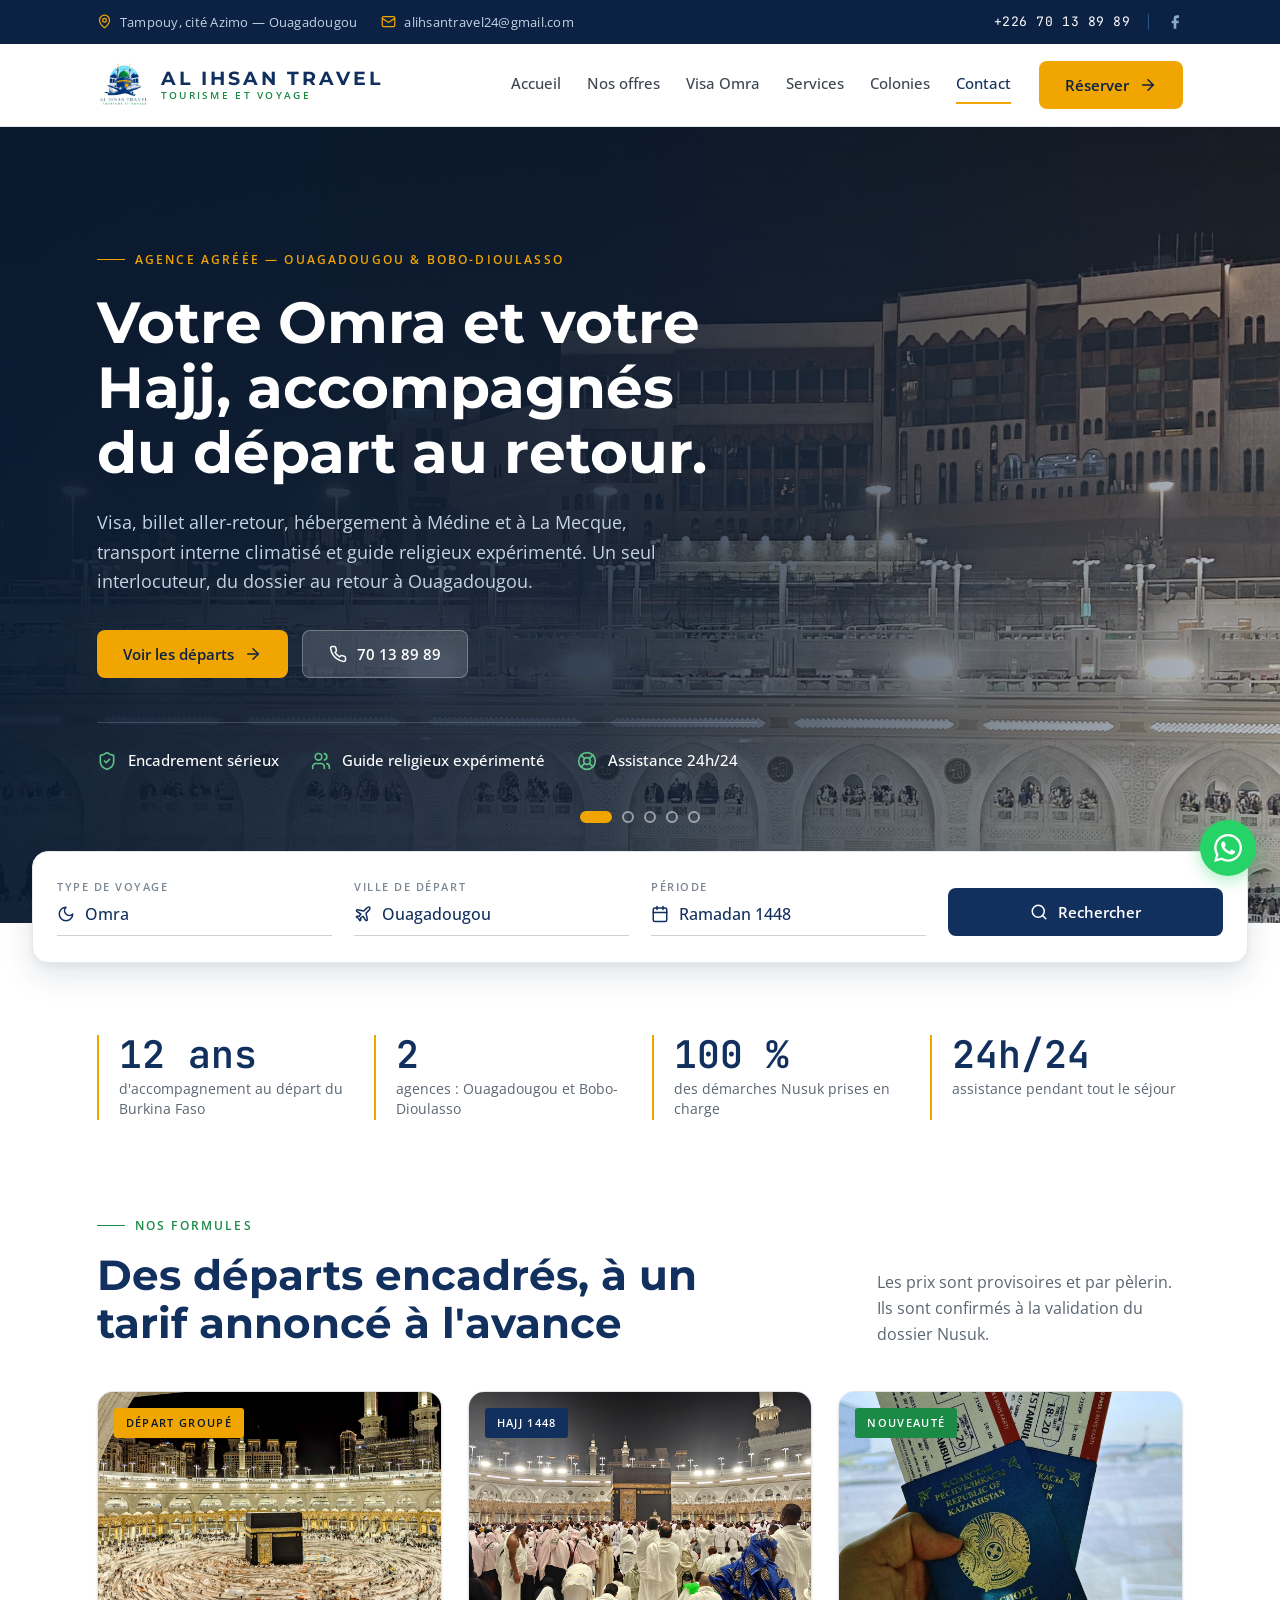
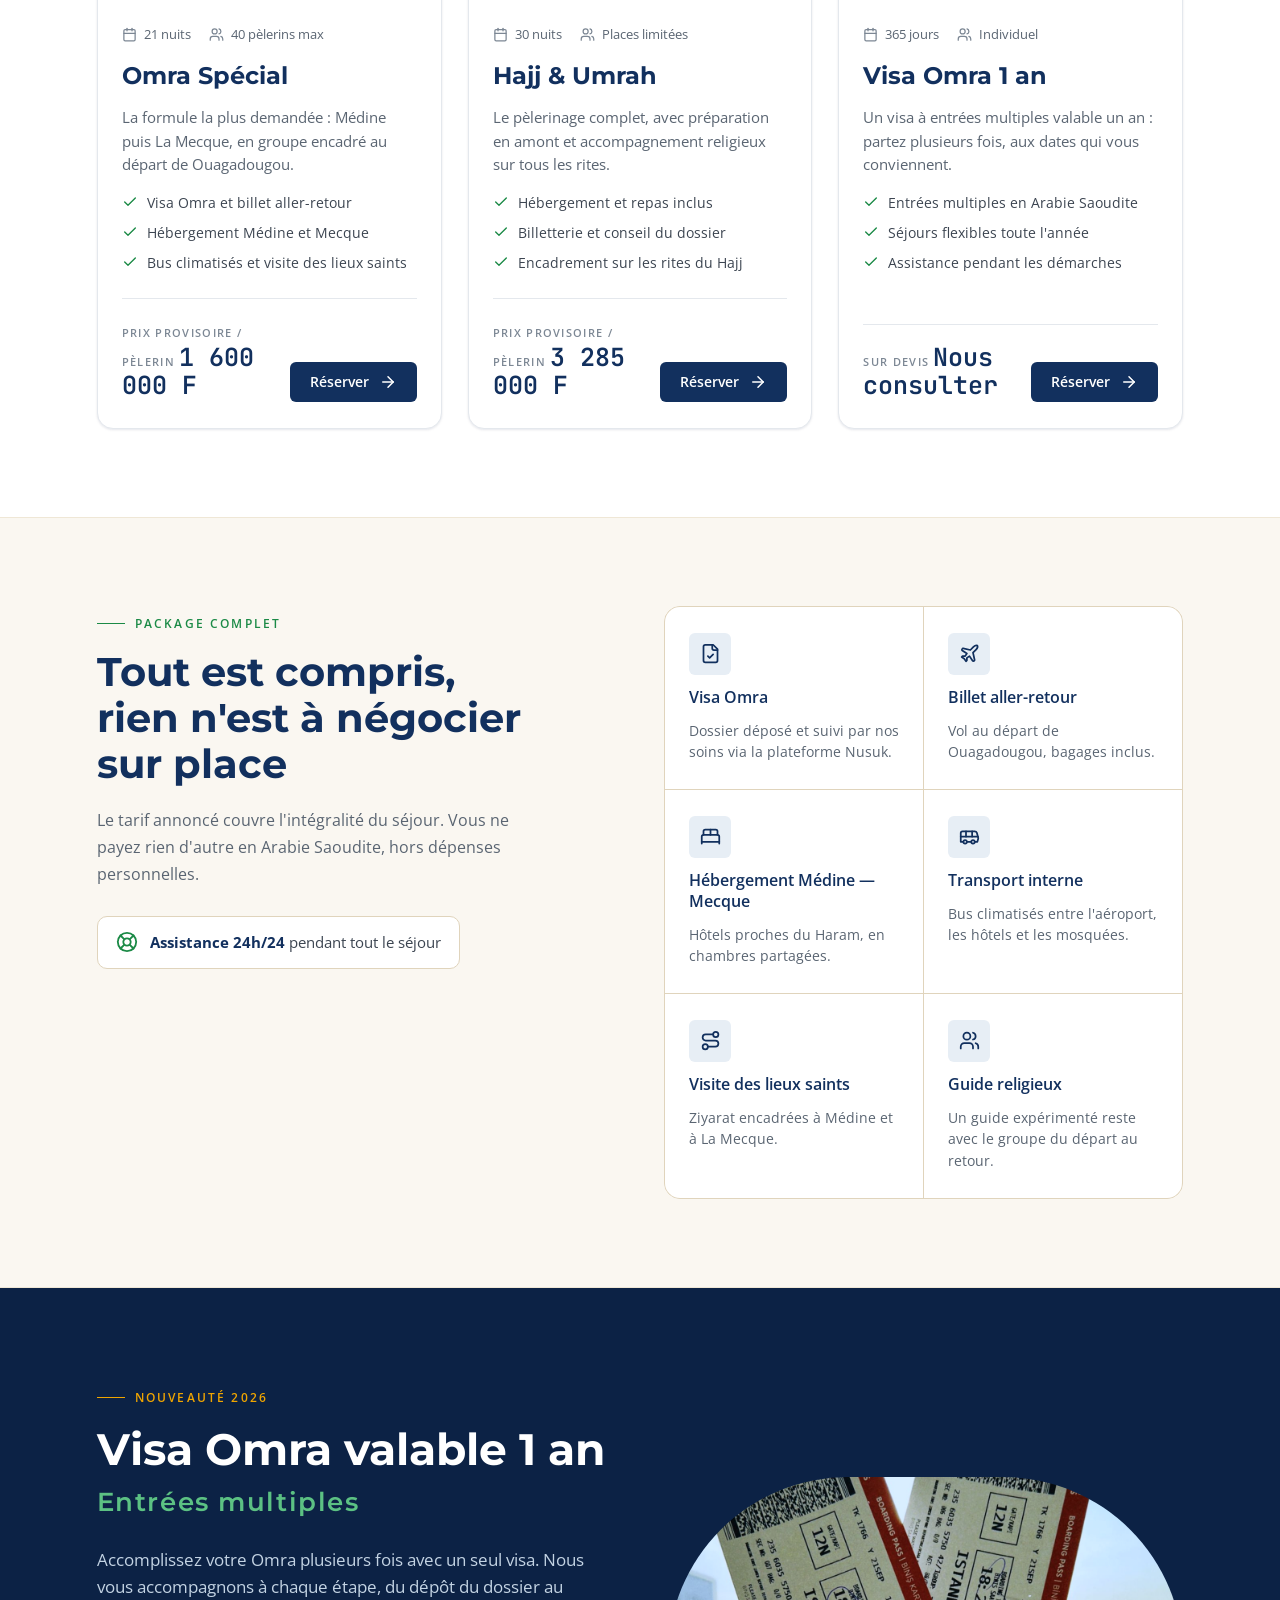
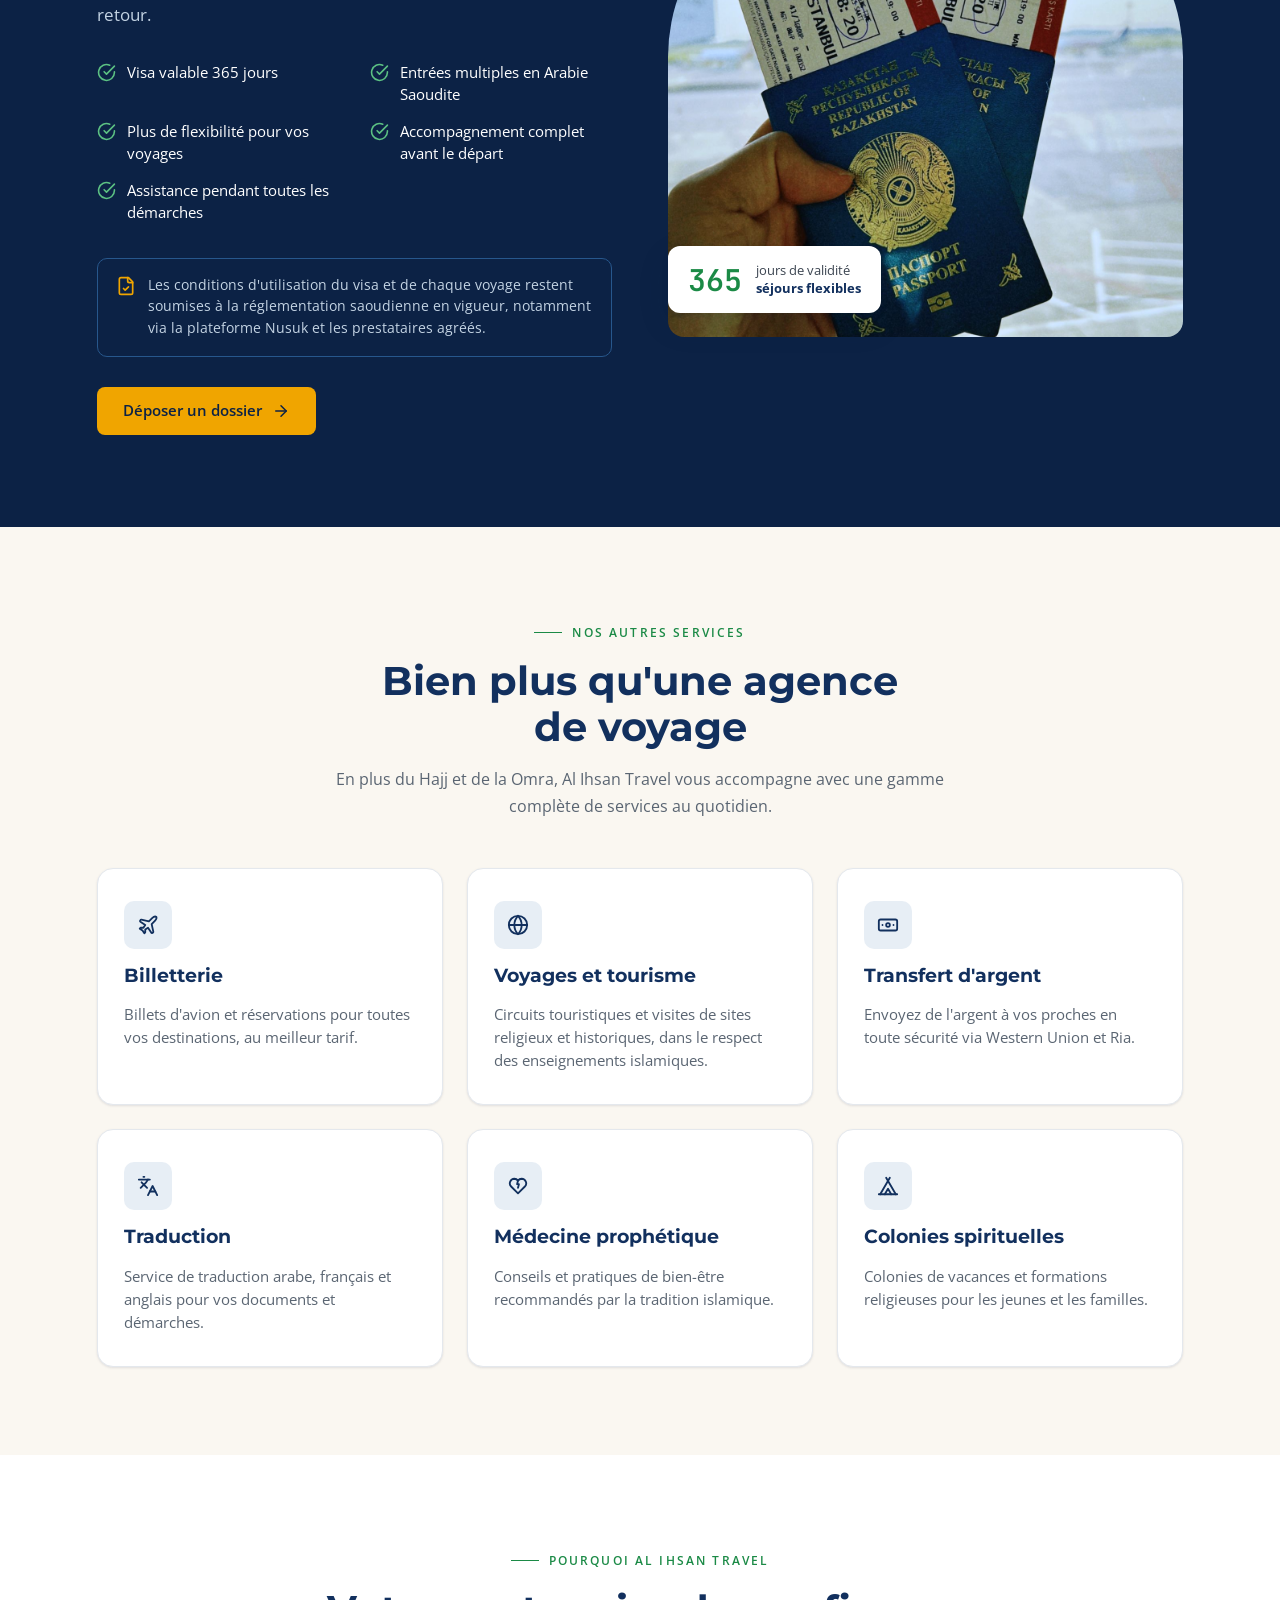
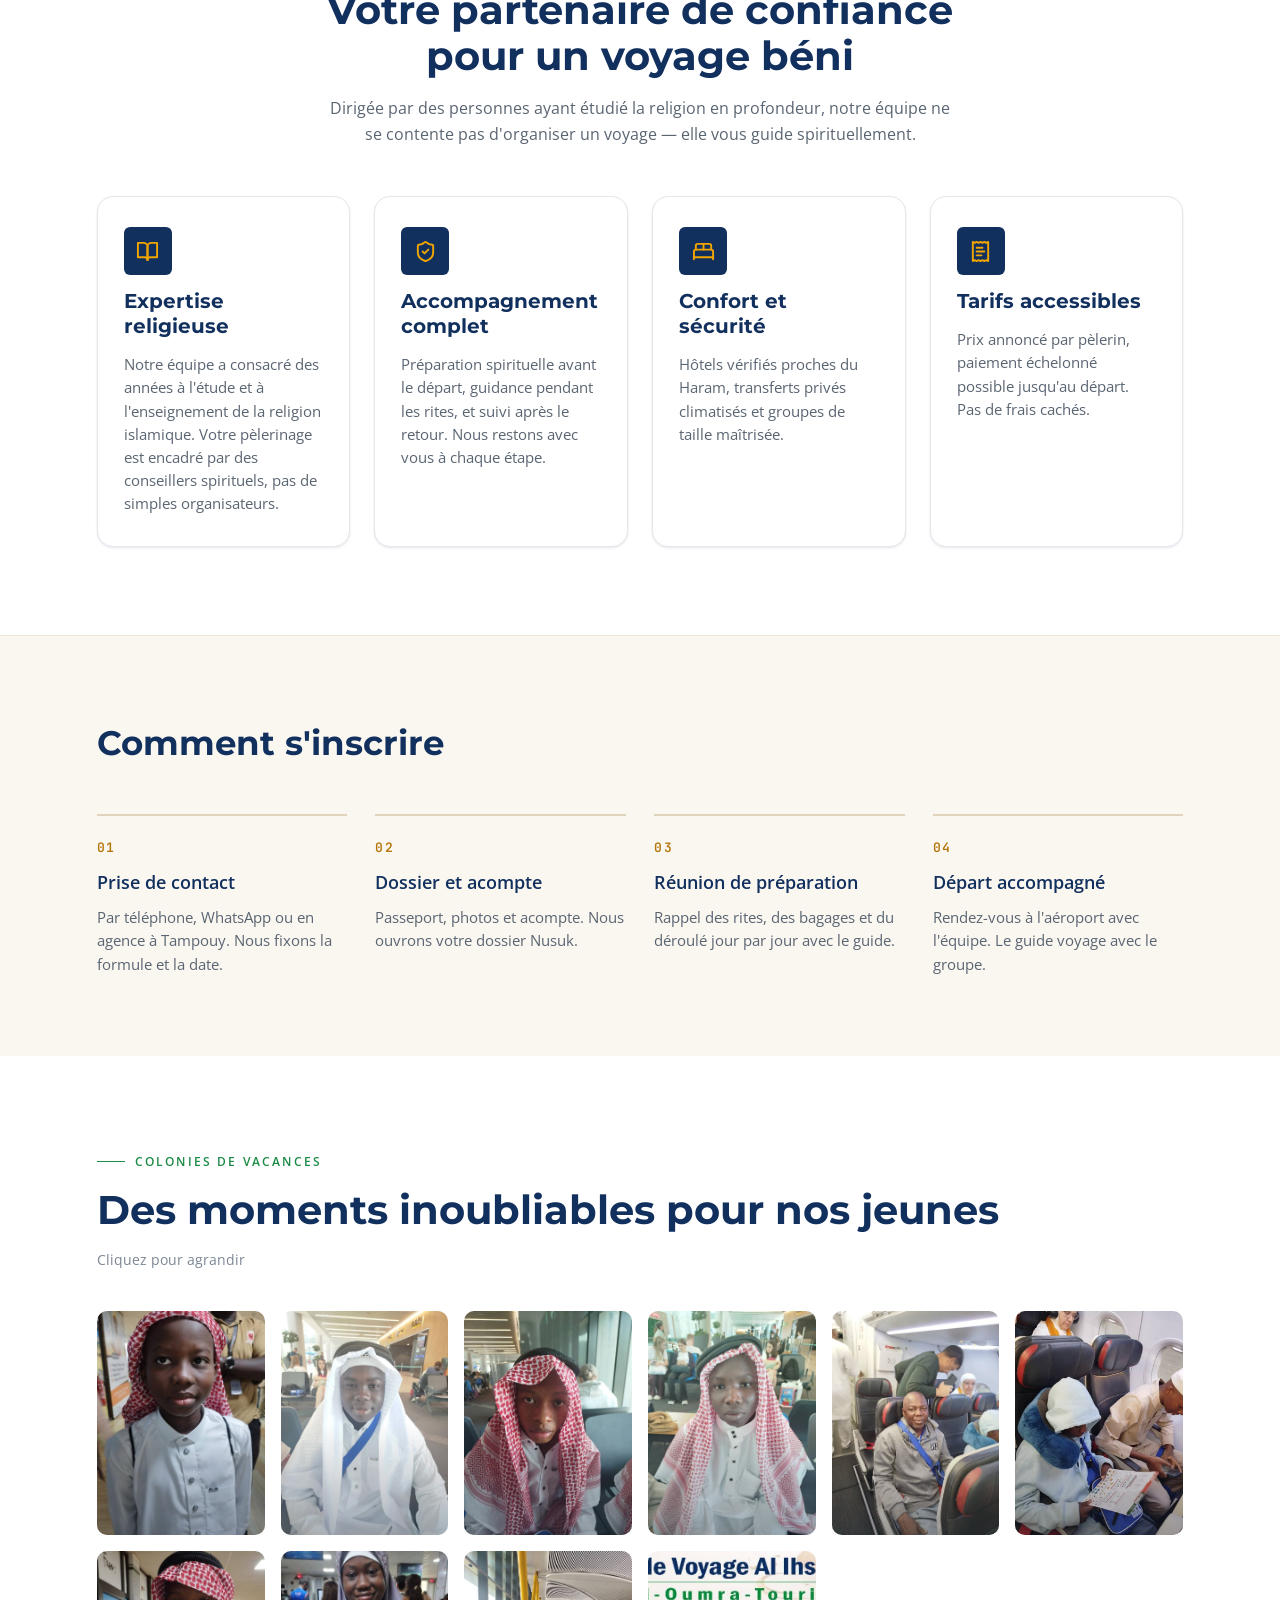
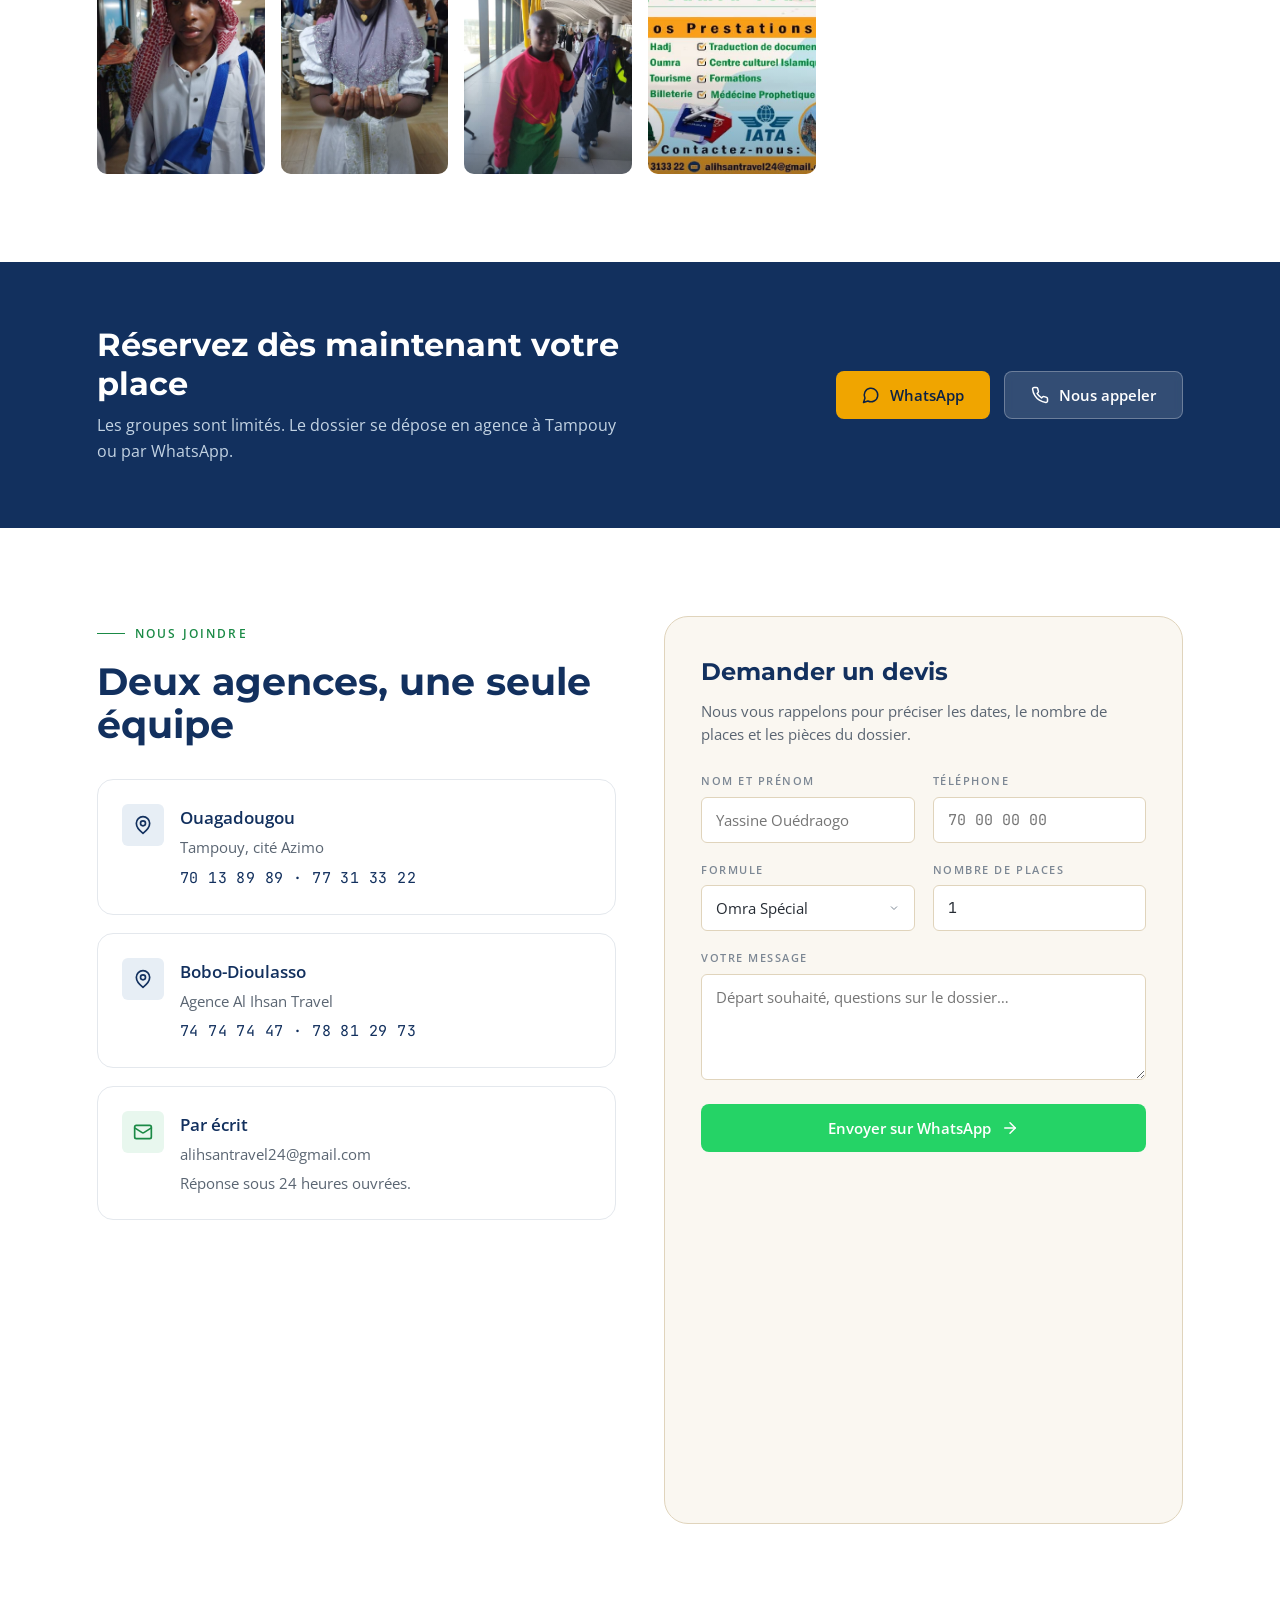
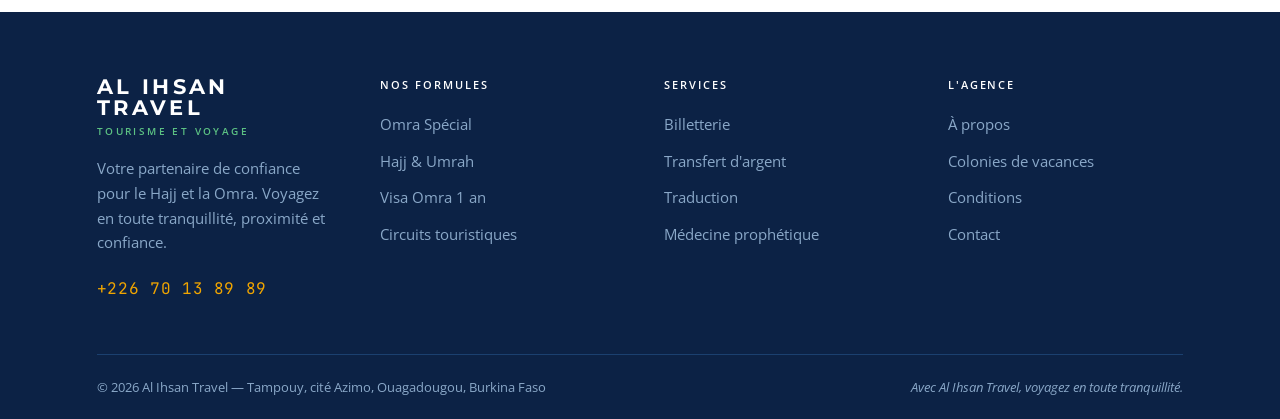
==== index.html @ dd5e607a "Site vitrine Al Ihsan Travel — version initiale Site single-page pour l'agence de voyage Al Ihsan Tr" ====
<!DOCTYPE html>
<html lang="fr">
<head>
  <meta charset="UTF-8">
  <meta name="viewport" content="width=device-width, initial-scale=1.0">
  <title>Al Ihsan Travel — Hajj, Omra &amp; Tourisme au départ du Burkina Faso</title>
  <meta name="description" content="Agence de voyage agréée à Ouagadougou et Bobo-Dioulasso. Hajj, Omra, visa, billetterie et accompagnement complet du dossier au retour.">
  <meta property="og:title" content="Al Ihsan Travel — Hajj, Omra & Tourisme">
  <meta property="og:description" content="Voyagez en toute tranquillité avec Al Ihsan Travel. Encadrement sérieux, tarifs accessibles, assistance 24h/24.">
  <meta property="og:type" content="website">
  <link rel="canonical" href="https://alihsantravelbf.com/">
  <link rel="icon" href="assets/brand/logo.jpeg" type="image/jpeg">
  <link rel="stylesheet" href="css/styles.min.css?v=2">
  <script type="application/ld+json">
  {
    "@context": "https://schema.org",
    "@type": "TravelAgency",
    "name": "Al Ihsan Travel",
    "url": "https://alihsantravelbf.com",
    "logo": "https://alihsantravelbf.com/assets/brand/logo.jpeg",
    "description": "Agence de voyage agréée — Hajj, Omra, billetterie et tourisme au départ du Burkina Faso.",
    "telephone": ["+22670138989", "+22677313322"],
    "email": "alihsantravel24@gmail.com",
    "address": [
      {
        "@type": "PostalAddress",
        "streetAddress": "Tampouy, cité Azimo",
        "addressLocality": "Ouagadougou",
        "addressCountry": "BF"
      },
      {
        "@type": "PostalAddress",
        "streetAddress": "Agence Al Ihsan Travel",
        "addressLocality": "Bobo-Dioulasso",
        "addressCountry": "BF"
      }
    ],
    "sameAs": ["https://www.facebook.com/share/1D7d8RjVPu/"]
  }
  </script>
</head>
<body>

<!-- Skip link -->
<a href="#contenu" class="skip-link">Aller au contenu</a>

<!-- SVG Sprite -->
<svg xmlns="http://www.w3.org/2000/svg" style="display:none">
  <symbol id="i-map-pin" viewBox="0 0 24 24"><path d="M20 10c0 6-8 12-8 12s-8-6-8-12a8 8 0 0 1 16 0Z"/><circle cx="12" cy="10" r="3"/></symbol>
  <symbol id="i-mail" viewBox="0 0 24 24"><rect width="20" height="16" x="2" y="4" rx="2"/><path d="m22 7-8.97 5.7a1.94 1.94 0 0 1-2.06 0L2 7"/></symbol>
  <symbol id="i-facebook" viewBox="0 0 24 24"><path d="M18 2h-3a5 5 0 0 0-5 5v3H7v4h3v8h4v-8h3l1-4h-4V7a1 1 0 0 1 1-1h3z"/></symbol>
  <symbol id="i-instagram" viewBox="0 0 24 24"><rect width="20" height="20" x="2" y="2" rx="5" ry="5"/><path d="M16 11.37A4 4 0 1 1 12.63 8 4 4 0 0 1 16 11.37z"/><line x1="17.5" x2="17.51" y1="6.5" y2="6.5"/></symbol>
  <symbol id="i-youtube" viewBox="0 0 24 24"><path d="M2.5 17a24.12 24.12 0 0 1 0-10 2 2 0 0 1 1.4-1.4 49.56 49.56 0 0 1 16.2 0A2 2 0 0 1 21.5 7a24.12 24.12 0 0 1 0 10 2 2 0 0 1-1.4 1.4 49.55 49.55 0 0 1-16.2 0A2 2 0 0 1 2.5 17"/><path d="m10 15 5-3-5-3z"/></symbol>
  <symbol id="i-arrow-right" viewBox="0 0 24 24"><path d="M5 12h14"/><path d="m12 5 7 7-7 7"/></symbol>
  <symbol id="i-phone" viewBox="0 0 24 24"><path d="M22 16.92v3a2 2 0 0 1-2.18 2 19.79 19.79 0 0 1-8.63-3.07 19.5 19.5 0 0 1-6-6 19.79 19.79 0 0 1-3.07-8.67A2 2 0 0 1 4.11 2h3a2 2 0 0 1 2 1.72 12.84 12.84 0 0 0 .7 2.81 2 2 0 0 1-.45 2.11L8.09 9.91a16 16 0 0 0 6 6l1.27-1.27a2 2 0 0 1 2.11-.45 12.84 12.84 0 0 0 2.81.7A2 2 0 0 1 22 16.92z"/></symbol>
  <symbol id="i-shield-check" viewBox="0 0 24 24"><path d="M20 13c0 5-3.5 7.5-7.66 8.95a1 1 0 0 1-.67-.01C7.5 20.5 4 18 4 13V6a1 1 0 0 1 1-1c2 0 4.5-1.2 6.24-2.72a1.17 1.17 0 0 1 1.52 0C14.51 3.81 17 5 19 5a1 1 0 0 1 1 1z"/><path d="m9 12 2 2 4-4"/></symbol>
  <symbol id="i-users" viewBox="0 0 24 24"><path d="M16 21v-2a4 4 0 0 0-4-4H6a4 4 0 0 0-4 4v2"/><circle cx="9" cy="7" r="4"/><path d="M22 21v-2a4 4 0 0 0-3-3.87"/><path d="M16 3.13a4 4 0 0 1 0 7.75"/></symbol>
  <symbol id="i-life-buoy" viewBox="0 0 24 24"><circle cx="12" cy="12" r="10"/><path d="m4.93 4.93 4.24 4.24"/><path d="m14.83 9.17 4.24-4.24"/><path d="m14.83 14.83 4.24 4.24"/><path d="m9.17 14.83-4.24 4.24"/><circle cx="12" cy="12" r="4"/></symbol>
  <symbol id="i-moon" viewBox="0 0 24 24"><path d="M12 3a6 6 0 0 0 9 9 9 9 0 1 1-9-9Z"/></symbol>
  <symbol id="i-plane" viewBox="0 0 24 24"><path d="M17.8 19.2 16 11l3.5-3.5C21 6 21.5 4 21 3c-1-.5-3 0-4.5 1.5L13 8 4.8 6.2c-.5-.1-.9.1-1.1.5l-.3.5c-.2.5-.1 1 .3 1.3L9 12l-2 3H4l-1 1 3 2 2 3 1-1v-3l3-2 3.5 5.3c.3.4.8.5 1.3.3l.5-.2c.4-.3.6-.7.5-1.2z"/></symbol>
  <symbol id="i-calendar" viewBox="0 0 24 24"><path d="M8 2v4"/><path d="M16 2v4"/><rect width="18" height="18" x="3" y="4" rx="2"/><path d="M3 10h18"/></symbol>
  <symbol id="i-search" viewBox="0 0 24 24"><circle cx="11" cy="11" r="8"/><path d="m21 21-4.3-4.3"/></symbol>
  <symbol id="i-check" viewBox="0 0 24 24"><path d="M20 6 9 17l-5-5"/></symbol>
  <symbol id="i-file-check" viewBox="0 0 24 24"><path d="M15 2H6a2 2 0 0 0-2 2v16a2 2 0 0 0 2 2h12a2 2 0 0 0 2-2V7Z"/><path d="M14 2v4a2 2 0 0 0 2 2h4"/><path d="m9 15 2 2 4-4"/></symbol>
  <symbol id="i-bed" viewBox="0 0 24 24"><path d="M2 20v-8a2 2 0 0 1 2-2h16a2 2 0 0 1 2 2v8"/><path d="M4 10V6a2 2 0 0 1 2-2h12a2 2 0 0 1 2 2v4"/><path d="M12 4v6"/><path d="M2 18h20"/></symbol>
  <symbol id="i-bus" viewBox="0 0 24 24"><path d="M8 6v6"/><path d="M15 6v6"/><path d="M2 12h19.6"/><path d="M18 18h3s.5-1.7.8-2.8c.1-.4.2-.8.2-1.2 0-.4-.1-.8-.2-1.2l-1.4-5C20.1 6.8 19.1 6 18 6H4a2 2 0 0 0-2 2v10h3"/><circle cx="7" cy="18" r="2"/><path d="M9 18h5"/><circle cx="16" cy="18" r="2"/></symbol>
  <symbol id="i-route" viewBox="0 0 24 24"><circle cx="6" cy="19" r="3"/><path d="M9 19h8.5a3.5 3.5 0 0 0 0-7h-11a3.5 3.5 0 0 1 0-7H15"/><circle cx="18" cy="5" r="3"/></symbol>
  <symbol id="i-check-circle" viewBox="0 0 24 24"><path d="M22 11.08V12a10 10 0 1 1-5.93-9.14"/><path d="m9 11 3 3L22 4"/></symbol>
  <symbol id="i-receipt" viewBox="0 0 24 24"><path d="M4 2v20l2-1 2 1 2-1 2 1 2-1 2 1 2-1 2 1V2l-2 1-2-1-2 1-2-1-2 1-2-1-2 1Z"/><path d="M14 8H8"/><path d="M16 12H8"/><path d="M13 16H8"/></symbol>
  <symbol id="i-message-circle" viewBox="0 0 24 24"><path d="M7.9 20A9 9 0 1 0 4 16.1L2 22Z"/></symbol>
  <symbol id="i-banknote" viewBox="0 0 24 24"><rect width="20" height="12" x="2" y="6" rx="2"/><circle cx="12" cy="12" r="2"/><path d="M6 12h.01M18 12h.01"/></symbol>
  <symbol id="i-languages" viewBox="0 0 24 24"><path d="m5 8 6 6"/><path d="m4 14 6-6 2-3"/><path d="M2 5h12"/><path d="M7 2h1"/><path d="m22 22-5-10-5 10"/><path d="M14 18h6"/></symbol>
  <symbol id="i-heart-pulse" viewBox="0 0 24 24"><path d="M19.5 12.572l-7.5 7.428l-7.5-7.428A5 5 0 0 1 8 4.083a5 5 0 0 1 4 2.083 5 5 0 0 1 4-2.083 5 5 0 0 1 3.5 8.49"/><path d="M12 6l-1 4h2l-1 4"/></symbol>
  <symbol id="i-globe" viewBox="0 0 24 24"><circle cx="12" cy="12" r="10"/><path d="M12 2a14.5 14.5 0 0 0 0 20 14.5 14.5 0 0 0 0-20"/><path d="M2 12h20"/></symbol>
  <symbol id="i-book-open" viewBox="0 0 24 24"><path d="M2 3h6a4 4 0 0 1 4 4v14a3 3 0 0 0-3-3H2z"/><path d="M22 3h-6a4 4 0 0 0-4 4v14a3 3 0 0 1 3-3h7z"/></symbol>
  <symbol id="i-tent" viewBox="0 0 24 24"><path d="M3.5 21 14 3"/><path d="M20.5 21 10 3"/><path d="M15.5 21 12 15l-3.5 6"/><path d="M2 21h20"/></symbol>
  <symbol id="i-chevron-up" viewBox="0 0 24 24"><path d="m18 15-6-6-6 6"/></symbol>
  <symbol id="i-x" viewBox="0 0 24 24"><path d="M18 6 6 18"/><path d="m6 6 12 12"/></symbol>
  <symbol id="i-menu" viewBox="0 0 24 24"><line x1="4" x2="20" y1="12" y2="12"/><line x1="4" x2="20" y1="6" y2="6"/><line x1="4" x2="20" y1="18" y2="18"/></symbol>
</svg>

<!-- ══ TOPBAR ══ -->
<div class="topbar">
  <div class="container topbar__inner">
    <div class="topbar__left">
      <a href="https://maps.app.goo.gl/GiHyE5qB95mmugg57" target="_blank" rel="noopener" class="topbar__item">
        <span class="icon" style="font-size:15px"><svg><use href="#i-map-pin"/></svg></span>
        Tampouy, cité Azimo — Ouagadougou
      </a>
      <span class="topbar__item topbar__item--email">
        <span class="icon" style="font-size:15px"><svg><use href="#i-mail"/></svg></span>
        alihsantravel24@gmail.com
      </span>
    </div>
    <div class="topbar__right">
      <a href="tel:+22670138989" class="topbar__phone">+226 70 13 89 89</a>
      <span class="topbar__divider"></span>
      <div class="topbar__social">
        <a href="https://www.facebook.com/share/1D7d8RjVPu/" target="_blank" rel="noopener" aria-label="Facebook"><span class="icon icon--filled"><svg><use href="#i-facebook"/></svg></span></a>
      </div>
    </div>
  </div>
</div>

<!-- ══ HEADER ══ -->
<header class="header">
  <div class="container header__inner">
    <a href="#top" class="header__logo">
      <img src="assets/brand/logo.jpeg" alt="Al Ihsan Travel" width="52" height="52">
      <span class="header__logo-text">
        <span class="header__logo-name">AL IHSAN TRAVEL</span>
        <span class="header__logo-sub">TOURISME ET VOYAGE</span>
      </span>
    </a>
    <nav class="header__nav" aria-label="Navigation principale">
      <a href="#top" class="active">Accueil</a>
      <a href="#offres">Nos offres</a>
      <a href="#visa">Visa Omra</a>
      <a href="#autres-services">Services</a>
      <a href="#galerie">Colonies</a>
      <a href="#contact">Contact</a>
    </nav>
    <div class="header__cta">
      <a href="#contact" class="btn btn--accent btn--lg">Réserver <span class="icon"><svg><use href="#i-arrow-right"/></svg></span></a>
    </div>
    <button class="header__hamburger" aria-label="Ouvrir le menu" aria-expanded="false">
      <span class="icon"><svg><use href="#i-menu"/></svg></span>
    </button>
  </div>
</header>

<!-- ══ MOBILE NAV ══ -->
<div class="mobile-nav" aria-hidden="true">
  <div class="mobile-nav__panel">
    <button class="mobile-nav__close" aria-label="Fermer le menu">
      <span class="icon"><svg><use href="#i-x"/></svg></span>
    </button>
    <a href="#top">Accueil</a>
    <a href="#offres">Nos offres</a>
    <a href="#visa">Visa Omra</a>
    <a href="#autres-services">Services</a>
    <a href="#galerie">Colonies</a>
    <a href="#contact">Contact</a>
    <a href="#contact" class="btn btn--accent btn--lg" style="margin-top:16px;text-align:center">Réserver</a>
  </div>
</div>

<!-- ══ HERO ══ -->
<section id="top" class="hero">
  <div class="hero__slideshow">
    <div class="hero__slide active">
      <img src="assets/images/hero-kaaba.jpg" alt="" class="hero__bg" aria-hidden="true">
    </div>
    <div class="hero__slide">
      <img src="assets/images/hero-medina.jpg" alt="" class="hero__bg" aria-hidden="true">
    </div>
    <div class="hero__slide">
      <img src="assets/images/hero-pilgrims.jpg" alt="" class="hero__bg" aria-hidden="true">
    </div>
    <div class="hero__slide">
      <img src="assets/images/hero-travel.jpg" alt="" class="hero__bg" aria-hidden="true">
    </div>
    <div class="hero__slide">
      <img src="assets/images/hero-africa.jpg" alt="" class="hero__bg" aria-hidden="true">
    </div>
  </div>
  <div class="hero__overlay"></div>
  <div class="container hero__content" id="contenu">
    <div class="hero__text">
      <span class="hero__eyebrow">Agence agréée — Ouagadougou &amp; Bobo-Dioulasso</span>
      <h1>Votre Omra et votre Hajj, accompagnés du départ au retour.</h1>
      <p class="hero__desc">Visa, billet aller-retour, hébergement à Médine et à La Mecque, transport interne climatisé et guide religieux expérimenté. Un seul interlocuteur, du dossier au retour à Ouagadougou.</p>
      <div class="hero__buttons">
        <a href="#offres" class="btn btn--accent btn--lg">Voir les départs <span class="icon"><svg><use href="#i-arrow-right"/></svg></span></a>
        <a href="tel:+22670138989" class="btn btn--inverse btn--lg"><span class="icon"><svg><use href="#i-phone"/></svg></span> 70 13 89 89</a>
      </div>
      <div class="hero__trust">
        <div class="hero__trust-item">
          <span class="icon"><svg><use href="#i-shield-check"/></svg></span>
          <span>Encadrement sérieux</span>
        </div>
        <div class="hero__trust-item">
          <span class="icon"><svg><use href="#i-users"/></svg></span>
          <span>Guide religieux expérimenté</span>
        </div>
        <div class="hero__trust-item">
          <span class="icon"><svg><use href="#i-life-buoy"/></svg></span>
          <span>Assistance 24h/24</span>
        </div>
      </div>
    </div>
  </div>
  <div class="hero__dots" aria-label="Navigation du diaporama">
    <button class="hero__dot active" data-slide="0" aria-label="La Mecque"></button>
    <button class="hero__dot" data-slide="1" aria-label="Médine"></button>
    <button class="hero__dot" data-slide="2" aria-label="Pèlerins"></button>
    <button class="hero__dot" data-slide="3" aria-label="Billetterie"></button>
    <button class="hero__dot" data-slide="4" aria-label="Tourisme"></button>
  </div>
</section>

<!-- ══ SEARCH BAR ══ -->
<div class="search-bar">
  <div class="search-bar__inner">
    <div class="search-bar__field">
      <span class="search-bar__label">Type de voyage</span>
      <span class="search-bar__select-wrap">
        <span class="icon"><svg><use href="#i-moon"/></svg></span>
        <select aria-label="Type de voyage">
          <option>Omra</option>
          <option>Hajj</option>
          <option>Visa Omra 1 an</option>
          <option>Circuit touristique</option>
        </select>
      </span>
    </div>
    <div class="search-bar__field">
      <span class="search-bar__label">Ville de départ</span>
      <span class="search-bar__select-wrap">
        <span class="icon"><svg><use href="#i-plane"/></svg></span>
        <select aria-label="Ville de départ">
          <option>Ouagadougou</option>
          <option>Bobo-Dioulasso</option>
        </select>
      </span>
    </div>
    <div class="search-bar__field">
      <span class="search-bar__label">Période</span>
      <span class="search-bar__select-wrap">
        <span class="icon"><svg><use href="#i-calendar"/></svg></span>
        <select aria-label="Période">
          <option>Ramadan 1448</option>
          <option>Chaabane 1448</option>
          <option>Hajj 1448</option>
          <option>Dates flexibles</option>
        </select>
      </span>
    </div>
    <a href="#offres" class="btn btn--primary btn--lg"><span class="icon"><svg><use href="#i-search"/></svg></span> Rechercher</a>
  </div>
</div>

<!-- ══ STATS ══ -->
<section id="stats" class="stats container fade-up">
  <div class="stats__grid">
    <div class="stats__item">
      <span class="stats__value">12 ans</span>
      <span class="stats__label">d'accompagnement au départ du Burkina Faso</span>
    </div>
    <div class="stats__item">
      <span class="stats__value">2</span>
      <span class="stats__label">agences : Ouagadougou et Bobo-Dioulasso</span>
    </div>
    <div class="stats__item">
      <span class="stats__value">100 %</span>
      <span class="stats__label">des démarches Nusuk prises en charge</span>
    </div>
    <div class="stats__item">
      <span class="stats__value">24h/24</span>
      <span class="stats__label">assistance pendant tout le séjour</span>
    </div>
  </div>
</section>

<!-- ══ NOS OFFRES ══ -->
<section id="offres" class="packages container">
  <div class="packages__header fade-up">
    <div class="packages__header-left">
      <span class="eyebrow eyebrow--green">Nos formules</span>
      <h2>Des départs encadrés, à un tarif annoncé à l'avance</h2>
    </div>
    <p class="packages__header-right">Les prix sont provisoires et par pèlerin. Ils sont confirmés à la validation du dossier Nusuk.</p>
  </div>

  <div class="packages__grid">
    <!-- Card 1: Omra Spécial -->
    <article class="card fade-up">
      <div class="card__img">
        <img src="assets/images/pkg-omra.jpg" alt="Omra Spécial — départ groupé">
        <span class="card__badge" style="background:#F0A500;color:#08182F">Départ groupé</span>
      </div>
      <div class="card__body">
        <div class="card__meta">
          <span class="card__meta-item"><span class="icon"><svg><use href="#i-calendar"/></svg></span> 21 nuits</span>
          <span class="card__meta-item"><span class="icon"><svg><use href="#i-users"/></svg></span> 40 pèlerins max</span>
        </div>
        <h3>Omra Spécial</h3>
        <p class="card__desc">La formule la plus demandée : Médine puis La Mecque, en groupe encadré au départ de Ouagadougou.</p>
        <ul class="card__bullets">
          <li><span class="icon"><svg><use href="#i-check"/></svg></span> Visa Omra et billet aller-retour</li>
          <li><span class="icon"><svg><use href="#i-check"/></svg></span> Hébergement Médine et Mecque</li>
          <li><span class="icon"><svg><use href="#i-check"/></svg></span> Bus climatisés et visite des lieux saints</li>
        </ul>
        <div class="card__footer">
          <span>
            <span class="card__price-label">Prix provisoire / pèlerin</span>
            <span class="card__price">1 600 000 F</span>
          </span>
          <a href="#contact" class="btn btn--primary btn--md">Réserver <span class="icon"><svg><use href="#i-arrow-right"/></svg></span></a>
        </div>
      </div>
    </article>

    <!-- Card 2: Hajj & Umrah -->
    <article class="card fade-up" data-delay="100">
      <div class="card__img">
        <img src="assets/images/pkg-hajj.jpg" alt="Hajj &amp; Umrah — pèlerinage complet">
        <span class="card__badge" style="background:#12305E;color:#FFFFFF">Hajj 1448</span>
      </div>
      <div class="card__body">
        <div class="card__meta">
          <span class="card__meta-item"><span class="icon"><svg><use href="#i-calendar"/></svg></span> 30 nuits</span>
          <span class="card__meta-item"><span class="icon"><svg><use href="#i-users"/></svg></span> Places limitées</span>
        </div>
        <h3>Hajj &amp; Umrah</h3>
        <p class="card__desc">Le pèlerinage complet, avec préparation en amont et accompagnement religieux sur tous les rites.</p>
        <ul class="card__bullets">
          <li><span class="icon"><svg><use href="#i-check"/></svg></span> Hébergement et repas inclus</li>
          <li><span class="icon"><svg><use href="#i-check"/></svg></span> Billetterie et conseil du dossier</li>
          <li><span class="icon"><svg><use href="#i-check"/></svg></span> Encadrement sur les rites du Hajj</li>
        </ul>
        <div class="card__footer">
          <span>
            <span class="card__price-label">Prix provisoire / pèlerin</span>
            <span class="card__price">3 285 000 F</span>
          </span>
          <a href="#contact" class="btn btn--primary btn--md">Réserver <span class="icon"><svg><use href="#i-arrow-right"/></svg></span></a>
        </div>
      </div>
    </article>

    <!-- Card 3: Visa Omra 1 an -->
    <article class="card fade-up" data-delay="200">
      <div class="card__img">
        <img src="assets/images/pkg-visa.jpg" alt="Visa Omra 1 an — entrées multiples">
        <span class="card__badge" style="background:#1B8A46;color:#FFFFFF">Nouveauté</span>
      </div>
      <div class="card__body">
        <div class="card__meta">
          <span class="card__meta-item"><span class="icon"><svg><use href="#i-calendar"/></svg></span> 365 jours</span>
          <span class="card__meta-item"><span class="icon"><svg><use href="#i-users"/></svg></span> Individuel</span>
        </div>
        <h3>Visa Omra 1 an</h3>
        <p class="card__desc">Un visa à entrées multiples valable un an : partez plusieurs fois, aux dates qui vous conviennent.</p>
        <ul class="card__bullets">
          <li><span class="icon"><svg><use href="#i-check"/></svg></span> Entrées multiples en Arabie Saoudite</li>
          <li><span class="icon"><svg><use href="#i-check"/></svg></span> Séjours flexibles toute l'année</li>
          <li><span class="icon"><svg><use href="#i-check"/></svg></span> Assistance pendant les démarches</li>
        </ul>
        <div class="card__footer">
          <span>
            <span class="card__price-label">Sur devis</span>
            <span class="card__price">Nous consulter</span>
          </span>
          <a href="#contact" class="btn btn--primary btn--md">Réserver <span class="icon"><svg><use href="#i-arrow-right"/></svg></span></a>
        </div>
      </div>
    </article>
  </div>
</section>

<!-- ══ PACKAGE INCLUDES ══ -->
<section id="services" class="includes">
  <div class="container includes__inner">
    <div class="includes__text fade-left">
      <span class="eyebrow eyebrow--green">Package complet</span>
      <h2>Tout est compris, rien n'est à négocier sur place</h2>
      <p>Le tarif annoncé couvre l'intégralité du séjour. Vous ne payez rien d'autre en Arabie Saoudite, hors dépenses personnelles.</p>
      <div class="includes__assist">
        <span class="icon"><svg><use href="#i-life-buoy"/></svg></span>
        <span><strong>Assistance 24h/24</strong> pendant tout le séjour</span>
      </div>
    </div>
    <div class="includes__grid fade-right" data-delay="100">
      <div class="includes__item">
        <span class="includes__icon"><span class="icon"><svg><use href="#i-file-check"/></svg></span></span>
        <span class="includes__item-title">Visa Omra</span>
        <span class="includes__item-desc">Dossier déposé et suivi par nos soins via la plateforme Nusuk.</span>
      </div>
      <div class="includes__item">
        <span class="includes__icon"><span class="icon"><svg><use href="#i-plane"/></svg></span></span>
        <span class="includes__item-title">Billet aller-retour</span>
        <span class="includes__item-desc">Vol au départ de Ouagadougou, bagages inclus.</span>
      </div>
      <div class="includes__item">
        <span class="includes__icon"><span class="icon"><svg><use href="#i-bed"/></svg></span></span>
        <span class="includes__item-title">Hébergement Médine — Mecque</span>
        <span class="includes__item-desc">Hôtels proches du Haram, en chambres partagées.</span>
      </div>
      <div class="includes__item">
        <span class="includes__icon"><span class="icon"><svg><use href="#i-bus"/></svg></span></span>
        <span class="includes__item-title">Transport interne</span>
        <span class="includes__item-desc">Bus climatisés entre l'aéroport, les hôtels et les mosquées.</span>
      </div>
      <div class="includes__item">
        <span class="includes__icon"><span class="icon"><svg><use href="#i-route"/></svg></span></span>
        <span class="includes__item-title">Visite des lieux saints</span>
        <span class="includes__item-desc">Ziyarat encadrées à Médine et à La Mecque.</span>
      </div>
      <div class="includes__item">
        <span class="includes__icon"><span class="icon"><svg><use href="#i-users"/></svg></span></span>
        <span class="includes__item-title">Guide religieux</span>
        <span class="includes__item-desc">Un guide expérimenté reste avec le groupe du départ au retour.</span>
      </div>
    </div>
  </div>
</section>

<!-- ══ VISA OMRA 1 AN ══ -->
<section id="visa" class="visa">
  <div class="container visa__inner">
    <div class="fade-left">
      <span class="eyebrow eyebrow--gold" style="margin-bottom:18px">Nouveauté 2026</span>
      <h2>Visa Omra valable 1 an</h2>
      <p class="visa__subtitle">Entrées multiples</p>
      <p class="visa__desc">Accomplissez votre Omra plusieurs fois avec un seul visa. Nous vous accompagnons à chaque étape, du dépôt du dossier au retour.</p>
      <div class="visa__points">
        <div class="visa__point"><span class="icon"><svg><use href="#i-check-circle"/></svg></span><span>Visa valable 365 jours</span></div>
        <div class="visa__point"><span class="icon"><svg><use href="#i-check-circle"/></svg></span><span>Entrées multiples en Arabie Saoudite</span></div>
        <div class="visa__point"><span class="icon"><svg><use href="#i-check-circle"/></svg></span><span>Plus de flexibilité pour vos voyages</span></div>
        <div class="visa__point"><span class="icon"><svg><use href="#i-check-circle"/></svg></span><span>Accompagnement complet avant le départ</span></div>
        <div class="visa__point"><span class="icon"><svg><use href="#i-check-circle"/></svg></span><span>Assistance pendant toutes les démarches</span></div>
      </div>
      <div class="visa__notice">
        <span class="icon"><svg><use href="#i-file-check"/></svg></span>
        <span>Les conditions d'utilisation du visa et de chaque voyage restent soumises à la réglementation saoudienne en vigueur, notamment via la plateforme Nusuk et les prestataires agréés.</span>
      </div>
      <a href="#contact" class="btn btn--accent btn--lg">Déposer un dossier <span class="icon"><svg><use href="#i-arrow-right"/></svg></span></a>
    </div>
    <div class="visa__image fade-right" data-delay="200">
      <img src="assets/images/pkg-visa.jpg" alt="Voyage Omra">
      <div class="visa__badge">
        <span class="visa__badge-number">365</span>
        <span class="visa__badge-text">jours de validité<br><strong>séjours flexibles</strong></span>
      </div>
    </div>
  </div>
</section>

<!-- ══ NOS AUTRES SERVICES ══ -->
<section id="autres-services" class="extra-services">
  <div class="container">
    <div class="extra-services__header fade-up">
      <span class="eyebrow eyebrow--green">Nos autres services</span>
      <h2>Bien plus qu'une agence de voyage</h2>
      <p>En plus du Hajj et de la Omra, Al Ihsan Travel vous accompagne avec une gamme complète de services au quotidien.</p>
    </div>
    <div class="extra-services__grid">
      <div class="extra-services__card scale-in">
        <span class="extra-services__icon"><span class="icon"><svg><use href="#i-plane"/></svg></span></span>
        <h3>Billetterie</h3>
        <p>Billets d'avion et réservations pour toutes vos destinations, au meilleur tarif.</p>
      </div>
      <div class="extra-services__card scale-in" data-delay="100">
        <span class="extra-services__icon"><span class="icon"><svg><use href="#i-globe"/></svg></span></span>
        <h3>Voyages et tourisme</h3>
        <p>Circuits touristiques et visites de sites religieux et historiques, dans le respect des enseignements islamiques.</p>
      </div>
      <div class="extra-services__card scale-in" data-delay="200">
        <span class="extra-services__icon"><span class="icon"><svg><use href="#i-banknote"/></svg></span></span>
        <h3>Transfert d'argent</h3>
        <p>Envoyez de l'argent à vos proches en toute sécurité via Western Union et Ria.</p>
      </div>
      <div class="extra-services__card scale-in" data-delay="300">
        <span class="extra-services__icon"><span class="icon"><svg><use href="#i-languages"/></svg></span></span>
        <h3>Traduction</h3>
        <p>Service de traduction arabe, français et anglais pour vos documents et démarches.</p>
      </div>
      <div class="extra-services__card scale-in" data-delay="400">
        <span class="extra-services__icon"><span class="icon"><svg><use href="#i-heart-pulse"/></svg></span></span>
        <h3>Médecine prophétique</h3>
        <p>Conseils et pratiques de bien-être recommandés par la tradition islamique.</p>
      </div>
      <div class="extra-services__card scale-in" data-delay="500">
        <span class="extra-services__icon"><span class="icon"><svg><use href="#i-tent"/></svg></span></span>
        <h3>Colonies spirituelles</h3>
        <p>Colonies de vacances et formations religieuses pour les jeunes et les familles.</p>
      </div>
    </div>
  </div>
</section>

<!-- ══ POURQUOI NOUS ══ -->
<section id="why" class="why container">
  <div class="why__header fade-up">
    <span class="eyebrow eyebrow--green">Pourquoi Al Ihsan Travel</span>
    <h2>Votre partenaire de confiance pour un voyage béni</h2>
    <p>Dirigée par des personnes ayant étudié la religion en profondeur, notre équipe ne se contente pas d'organiser un voyage — elle vous guide spirituellement.</p>
  </div>
  <div class="why__grid">
    <div class="why__card fade-left">
      <span class="why__card-icon"><span class="icon"><svg><use href="#i-book-open"/></svg></span></span>
      <span class="why__card-title">Expertise religieuse</span>
      <span class="why__card-desc">Notre équipe a consacré des années à l'étude et à l'enseignement de la religion islamique. Votre pèlerinage est encadré par des conseillers spirituels, pas de simples organisateurs.</span>
    </div>
    <div class="why__card fade-right" data-delay="100">
      <span class="why__card-icon"><span class="icon"><svg><use href="#i-shield-check"/></svg></span></span>
      <span class="why__card-title">Accompagnement complet</span>
      <span class="why__card-desc">Préparation spirituelle avant le départ, guidance pendant les rites, et suivi après le retour. Nous restons avec vous à chaque étape.</span>
    </div>
    <div class="why__card fade-left" data-delay="200">
      <span class="why__card-icon"><span class="icon"><svg><use href="#i-bed"/></svg></span></span>
      <span class="why__card-title">Confort et sécurité</span>
      <span class="why__card-desc">Hôtels vérifiés proches du Haram, transferts privés climatisés et groupes de taille maîtrisée.</span>
    </div>
    <div class="why__card fade-right" data-delay="300">
      <span class="why__card-icon"><span class="icon"><svg><use href="#i-receipt"/></svg></span></span>
      <span class="why__card-title">Tarifs accessibles</span>
      <span class="why__card-desc">Prix annoncé par pèlerin, paiement échelonné possible jusqu'au départ. Pas de frais cachés.</span>
    </div>
  </div>
</section>

<!-- ══ ÉTAPES ══ -->
<section id="steps" class="steps">
  <div class="container steps__inner">
    <h2 class="fade-up">Comment s'inscrire</h2>
    <div class="steps__grid">
      <div class="steps__item fade-up">
        <span class="steps__number">01</span>
        <span class="steps__title">Prise de contact</span>
        <span class="steps__desc">Par téléphone, WhatsApp ou en agence à Tampouy. Nous fixons la formule et la date.</span>
      </div>
      <div class="steps__item fade-up" data-delay="100">
        <span class="steps__number">02</span>
        <span class="steps__title">Dossier et acompte</span>
        <span class="steps__desc">Passeport, photos et acompte. Nous ouvrons votre dossier Nusuk.</span>
      </div>
      <div class="steps__item fade-up" data-delay="200">
        <span class="steps__number">03</span>
        <span class="steps__title">Réunion de préparation</span>
        <span class="steps__desc">Rappel des rites, des bagages et du déroulé jour par jour avec le guide.</span>
      </div>
      <div class="steps__item fade-up" data-delay="300">
        <span class="steps__number">04</span>
        <span class="steps__title">Départ accompagné</span>
        <span class="steps__desc">Rendez-vous à l'aéroport avec l'équipe. Le guide voyage avec le groupe.</span>
      </div>
    </div>
  </div>
</section>

<!-- ══ GALERIE COLONIES ══ -->
<section id="galerie" class="gallery container">
  <div class="gallery__header fade-up">
    <div>
      <span class="eyebrow eyebrow--green">Colonies de vacances</span>
      <h2>Des moments inoubliables pour nos jeunes</h2>
    </div>
    <span class="gallery__hint">Cliquez pour agrandir</span>
  </div>
  <div class="gallery__grid">
    <button class="gallery__item" type="button"><img src="assets/images/p1.jpeg" alt="Colonie de vacances Al Ihsan Travel" loading="lazy"></button>
    <button class="gallery__item" type="button"><img src="assets/images/p2.jpeg" alt="Colonie de vacances Al Ihsan Travel" loading="lazy"></button>
    <button class="gallery__item" type="button"><img src="assets/images/p3.jpeg" alt="Colonie de vacances Al Ihsan Travel" loading="lazy"></button>
    <button class="gallery__item" type="button"><img src="assets/images/p4.jpeg" alt="Colonie de vacances Al Ihsan Travel" loading="lazy"></button>
    <button class="gallery__item" type="button"><img src="assets/images/p5.jpeg" alt="Colonie de vacances Al Ihsan Travel" loading="lazy"></button>
    <button class="gallery__item" type="button"><img src="assets/images/p6.jpeg" alt="Colonie de vacances Al Ihsan Travel" loading="lazy"></button>
    <button class="gallery__item" type="button"><img src="assets/images/p7.jpeg" alt="Colonie de vacances Al Ihsan Travel" loading="lazy"></button>
    <button class="gallery__item" type="button"><img src="assets/images/p8.jpeg" alt="Colonie de vacances Al Ihsan Travel" loading="lazy"></button>
    <button class="gallery__item" type="button"><img src="assets/images/p9.jpeg" alt="Colonie de vacances Al Ihsan Travel" loading="lazy"></button>
    <button class="gallery__item" type="button"><img src="assets/images/p10.jpeg" alt="Colonie de vacances Al Ihsan Travel" loading="lazy"></button>
  </div>
</section>

<!-- ══ CTA ══ -->
<section id="cta-banner" class="cta-banner">
  <div class="container cta-banner__inner">
    <div class="cta-banner__text">
      <h2>Réservez dès maintenant votre place</h2>
      <p>Les groupes sont limités. Le dossier se dépose en agence à Tampouy ou par WhatsApp.</p>
    </div>
    <div class="cta-banner__buttons">
      <a href="https://wa.me/22670138989" class="btn btn--accent btn--lg" target="_blank" rel="noopener"><span class="icon"><svg><use href="#i-message-circle"/></svg></span> WhatsApp</a>
      <a href="tel:+22670138989" class="btn btn--inverse btn--lg"><span class="icon"><svg><use href="#i-phone"/></svg></span> Nous appeler</a>
    </div>
  </div>
</section>

<!-- ══ CONTACT ══ -->
<section id="contact" class="contact container">
  <div class="contact__inner">
    <div class="contact__info fade-left">
      <span class="eyebrow eyebrow--green">Nous joindre</span>
      <h2>Deux agences, une seule équipe</h2>
      <div class="contact__cards">
        <div class="contact__card">
          <span class="contact__card-icon contact__card-icon--blue"><span class="icon"><svg><use href="#i-map-pin"/></svg></span></span>
          <div class="contact__card-body">
            <span class="contact__card-title">Ouagadougou</span>
            <a href="https://maps.app.goo.gl/GiHyE5qB95mmugg57" target="_blank" rel="noopener" class="contact__card-text">Tampouy, cité Azimo</a>
            <a href="tel:+22670138989" class="contact__card-phone">70 13 89 89  ·  77 31 33 22</a>
          </div>
        </div>
        <div class="contact__card">
          <span class="contact__card-icon contact__card-icon--blue"><span class="icon"><svg><use href="#i-map-pin"/></svg></span></span>
          <div class="contact__card-body">
            <span class="contact__card-title">Bobo-Dioulasso</span>
            <span class="contact__card-text">Agence Al Ihsan Travel</span>
            <a href="tel:+22674747447" class="contact__card-phone">74 74 74 47  ·  78 81 29 73</a>
          </div>
        </div>
        <div class="contact__card">
          <span class="contact__card-icon contact__card-icon--green"><span class="icon"><svg><use href="#i-mail"/></svg></span></span>
          <div class="contact__card-body">
            <span class="contact__card-title">Par écrit</span>
            <span class="contact__card-text">alihsantravel24@gmail.com</span>
            <span class="contact__card-text">Réponse sous 24 heures ouvrées.</span>
          </div>
        </div>
      </div>
      <div class="contact__map fade-up">
        <iframe src="https://www.google.com/maps?q=AL+IHSAN+TRAVEL+VIP,Ouagadougou,Burkina+Faso&output=embed" width="100%" height="280" style="border:0; border-radius: 10px;" allowfullscreen loading="lazy" referrerpolicy="no-referrer-when-downgrade" title="Localisation Al Ihsan Travel — Ouagadougou"></iframe>
      </div>
    </div>

    <div class="contact__form fade-right" data-delay="100">
      <h3>Demander un devis</h3>
      <p>Nous vous rappelons pour préciser les dates, le nombre de places et les pièces du dossier.</p>
      <form id="devis-form">
        <div class="contact__form-grid">
          <div class="form__group">
            <label class="form__label" for="f-name">Nom et prénom</label>
            <input class="form__input" type="text" id="f-name" name="nom" placeholder="Yassine Ouédraogo" required>
          </div>
          <div class="form__group">
            <label class="form__label" for="f-tel">Téléphone</label>
            <input class="form__input" type="tel" id="f-tel" name="telephone" placeholder="70 00 00 00" required>
          </div>
          <div class="form__group">
            <label class="form__label" for="f-formule">Formule</label>
            <select class="form__select" id="f-formule" name="formule">
              <option>Omra Spécial</option>
              <option>Hajj</option>
              <option>Visa Omra 1 an</option>
            </select>
          </div>
          <div class="form__group">
            <label class="form__label" for="f-places">Nombre de places</label>
            <input class="form__input" type="number" id="f-places" name="places" value="1" min="1">
          </div>
          <div class="form__group form__group--full">
            <label class="form__label" for="f-msg">Votre message</label>
            <textarea class="form__textarea" id="f-msg" name="message" rows="4" placeholder="Départ souhaité, questions sur le dossier…"></textarea>
          </div>
        </div>
        <div class="contact__form-submit">
          <button type="submit" class="btn btn--green btn--lg btn--full">Envoyer sur WhatsApp <span class="icon"><svg><use href="#i-arrow-right"/></svg></span></button>
        </div>
      </form>
    </div>
  </div>
</section>

<!-- ══ FOOTER ══ -->
<footer class="footer">
  <div class="container footer__top">
    <div class="footer__brand">
      <span class="footer__brand-name">AL IHSAN TRAVEL</span>
      <span class="footer__brand-sub">TOURISME ET VOYAGE</span>
      <p class="footer__brand-desc">Votre partenaire de confiance pour le Hajj et la Omra. Voyagez en toute tranquillité, proximité et confiance.</p>
      <a href="tel:+22670138989" class="footer__brand-phone">+226 70 13 89 89</a>
    </div>
    <div>
      <span class="footer__col-title">Nos formules</span>
      <ul class="footer__col">
        <li><a href="#offres">Omra Spécial</a></li>
        <li><a href="#offres">Hajj &amp; Umrah</a></li>
        <li><a href="#visa">Visa Omra 1 an</a></li>
        <li><a href="#offres">Circuits touristiques</a></li>
      </ul>
    </div>
    <div>
      <span class="footer__col-title">Services</span>
      <ul class="footer__col">
        <li><a href="#autres-services">Billetterie</a></li>
        <li><a href="#autres-services">Transfert d'argent</a></li>
        <li><a href="#autres-services">Traduction</a></li>
        <li><a href="#autres-services">Médecine prophétique</a></li>
      </ul>
    </div>
    <div>
      <span class="footer__col-title">L'agence</span>
      <ul class="footer__col">
        <li><a href="#top">À propos</a></li>
        <li><a href="#galerie">Colonies de vacances</a></li>
        <li><a href="#contact">Conditions</a></li>
        <li><a href="#contact">Contact</a></li>
      </ul>
    </div>
  </div>
  <div class="container">
    <div class="footer__bottom">
      <span>&copy; 2026 Al Ihsan Travel — Tampouy, cité Azimo, Ouagadougou, Burkina Faso</span>
      <span class="footer__slogan">Avec Al Ihsan Travel, voyagez en toute tranquillité.</span>
    </div>
  </div>
</footer>

<!-- ══ LIGHTBOX ══ -->
<div class="lightbox" role="dialog" aria-label="Photo agrandie">
  <img src="" alt="">
</div>

<!-- ══ WHATSAPP FAB ══ -->
<a href="https://wa.me/22670138989" class="whatsapp-fab" target="_blank" rel="noopener" aria-label="Nous contacter sur WhatsApp">
  <svg viewBox="0 0 24 24" xmlns="http://www.w3.org/2000/svg"><path d="M17.472 14.382c-.297-.149-1.758-.867-2.03-.967-.273-.099-.471-.148-.67.15-.197.297-.767.966-.94 1.164-.173.199-.347.223-.644.075-.297-.15-1.255-.463-2.39-1.475-.883-.788-1.48-1.761-1.653-2.059-.173-.297-.018-.458.13-.606.134-.133.298-.347.446-.52.149-.174.198-.298.298-.497.099-.198.05-.371-.025-.52-.075-.149-.669-1.612-.916-2.207-.242-.579-.487-.5-.669-.51-.173-.008-.371-.01-.57-.01-.198 0-.52.074-.792.372-.272.297-1.04 1.016-1.04 2.479 0 1.462 1.065 2.875 1.213 3.074.149.198 2.096 3.2 5.077 4.487.709.306 1.262.489 1.694.625.712.227 1.36.195 1.871.118.571-.085 1.758-.719 2.006-1.413.248-.694.248-1.289.173-1.413-.074-.124-.272-.198-.57-.347m-5.421 7.403h-.004a9.87 9.87 0 01-5.031-1.378l-.361-.214-3.741.982.998-3.648-.235-.374a9.86 9.86 0 01-1.51-5.26c.001-5.45 4.436-9.884 9.888-9.884 2.64 0 5.122 1.03 6.988 2.898a9.825 9.825 0 012.893 6.994c-.003 5.45-4.437 9.884-9.885 9.884m8.413-18.297A11.815 11.815 0 0012.05 0C5.495 0 .16 5.335.157 11.892c0 2.096.547 4.142 1.588 5.945L.057 24l6.305-1.654a11.882 11.882 0 005.683 1.448h.005c6.554 0 11.89-5.335 11.893-11.893a11.821 11.821 0 00-3.48-8.413z"/></svg>
</a>

<!-- ══ SCROLL TO TOP ══ -->
<button class="scroll-top" aria-label="Remonter en haut de la page">
  <svg class="scroll-top__progress" viewBox="0 0 44 44">
    <circle class="scroll-top__circle" cx="22" cy="22" r="20" fill="none" stroke="#F0A500" stroke-width="2" transform="rotate(-90 22 22)"/>
  </svg>
  <svg width="20" height="20" viewBox="0 0 24 24" fill="none" stroke="#12305E" stroke-width="2" stroke-linecap="round" stroke-linejoin="round"><use href="#i-chevron-up"/></svg>
</button>

<script src="js/main.js" defer></script>
</body>
</html>
---- css/styles.min.css ----
@import url(https://fonts.googleapis.com/css2?family=JetBrains+Mono:wght@400;500;600;700&family=Montserrat:wght@500;600;700;800&family=Open+Sans:wght@400;500;600;700&display=swap);:root{--ai-font-display:'Montserrat',sans-serif;--ai-font-sans:'Open Sans',sans-serif;--ai-font-mono:'JetBrains Mono',monospace;--ai-navy-dark:#0C2245;--ai-navy:#12305E;--ai-green:#1B8A46;--ai-green-light:#5CC183;--ai-green-bg:#E8F7EE;--ai-gold:#F0A500;--ai-gold-dark:#B4750A;--ai-cream:#FAF7F1;--ai-cream-border:#E0D4BC;--ai-grey-body:#5A6572;--ai-grey-label:#7C8794;--ai-grey-border:#E4E8ED;--ai-grey-input:#CBD1D8;--ai-text:#262C34;--ai-text-sec:#3C4551;--ai-hero-text:#C3D3E3;--ai-footer-link:#8AA8C8;--ai-topbar-div:#27578C;--ai-footer-border:#1B406F;--ai-icon-bg:#E7EEF5;--ai-white:#FFFFFF;--ai-shadow-sm:0 1px 3px rgba(12,34,69,.07),0 1px 2px rgba(12,34,69,.04);--ai-shadow-md:0 4px 14px rgba(12,34,69,.09),0 2px 4px rgba(12,34,69,.04);--ai-shadow-lg:0 12px 32px rgba(12,34,69,.12),0 4px 8px rgba(12,34,69,.05);--ai-shadow-xl:0 24px 56px rgba(12,34,69,.16),0 8px 16px rgba(12,34,69,.06);--ai-focus:0 0 0 3px rgba(18,48,94,.18);--ai-container:1240px;--ai-gutter:clamp(28px, 6vw, 80px);--ai-radius-sm:3px;--ai-radius-md:6px;--ai-radius-lg:10px;--ai-radius-xl:16px;--ai-radius-2xl:24px}*,::after,::before{box-sizing:border-box}body{margin:0;font-family:var(--ai-font-sans);color:var(--ai-text);background:var(--ai-white);line-height:1.6;-webkit-font-smoothing:antialiased;overflow-x:hidden}img{max-width:100%;height:auto;display:block}a{color:var(--ai-navy);text-decoration:none;transition:color .2s}a:hover{color:var(--ai-green)}h1,h2,h3,h4{font-family:var(--ai-font-display);color:var(--ai-navy);margin:0}ul{list-style:none;margin:0;padding:0}p{margin:0}button,input,select,textarea{font-family:inherit}html{scroll-behavior:smooth}.skip-link{position:absolute;left:-9999px;top:0;z-index:999;background:var(--ai-gold);color:var(--ai-navy-dark);padding:8px 16px;font-weight:600}.skip-link:focus{left:8px;top:8px}.container{max-width:var(--ai-container);margin:0 auto;padding-left:var(--ai-gutter);padding-right:var(--ai-gutter)}.icon{display:inline-flex;align-items:center;justify-content:center;width:1em;height:1em;vertical-align:middle;flex-shrink:0}.icon svg{width:100%;height:100%;fill:none;stroke:currentColor;stroke-width:2;stroke-linecap:round;stroke-linejoin:round}.icon--filled svg{fill:currentColor;stroke:none}.eyebrow{display:inline-flex;align-items:center;gap:10px;font-size:12px;font-weight:600;letter-spacing:.18em;text-transform:uppercase;margin-bottom:16px}.eyebrow::before{content:'';width:28px;height:1px}.eyebrow--green{color:var(--ai-green)}.eyebrow--green::before{background-color:var(--ai-green)}.eyebrow--gold{color:var(--ai-gold)}.eyebrow--gold::before{background-color:var(--ai-gold)}.btn{display:inline-flex;align-items:center;justify-content:center;gap:10px;font-family:var(--ai-font-sans);font-weight:600;border:none;cursor:pointer;border-radius:var(--ai-radius-md);transition:background-color .2s,transform .15s,box-shadow .2s;white-space:nowrap;text-decoration:none;line-height:1}.btn:active{transform:scale(.97)}.btn .icon{font-size:18px}.btn--lg{height:48px;padding:0 26px;font-size:15px;border-radius:8px}.btn--md{height:40px;padding:0 20px;font-size:14px}.btn--accent{background-color:var(--ai-gold);color:var(--ai-navy-dark)}.btn--accent:hover{background-color:#d99400;color:var(--ai-navy-dark)}.btn--primary{background-color:var(--ai-navy);color:var(--ai-white)}.btn--primary:hover{background-color:#0e2850;color:var(--ai-white)}.btn--green{background-color:#25d366;color:var(--ai-white)}.btn--green:hover{background-color:#1fb855;color:var(--ai-white)}.btn--inverse{background-color:rgba(255,255,255,.14);color:var(--ai-white);border:1px solid rgba(255,255,255,.28);backdrop-filter:blur(4px)}.btn--inverse:hover{background-color:rgba(255,255,255,.22);color:var(--ai-white)}.btn--full{width:100%}.topbar{background-color:var(--ai-navy-dark);color:var(--ai-hero-text);font-size:13px;letter-spacing:.02em}.topbar__inner{display:flex;flex-wrap:wrap;align-items:center;justify-content:space-between;gap:8px 24px;padding-top:8px;padding-bottom:8px;min-height:44px}.topbar__left{display:flex;flex-wrap:wrap;align-items:center;gap:6px 24px;min-width:0}.topbar__item{display:flex;align-items:center;gap:8px;white-space:nowrap;color:inherit;text-decoration:none}.topbar__item .icon{font-size:15px;color:var(--ai-gold)}.topbar__right{display:flex;align-items:center;gap:18px}.topbar__phone{color:var(--ai-white);font-family:var(--ai-font-mono);font-size:13px;letter-spacing:.04em}.topbar__divider{width:1px;height:16px;background-color:var(--ai-topbar-div)}.topbar__social{display:flex;gap:10px}.topbar__social a{color:var(--ai-footer-link);display:flex;font-size:16px;transition:color .2s}.topbar__social a:hover{color:var(--ai-gold)}.header{position:sticky;top:0;z-index:60;background-color:rgba(255,255,255,.92);backdrop-filter:saturate(180%) blur(14px);-webkit-backdrop-filter:saturate(180%) blur(14px);border-bottom:1px solid var(--ai-grey-border);transition:box-shadow .3s}.header.scrolled{box-shadow:var(--ai-shadow-md)}.header__inner{display:flex;flex-wrap:wrap;align-items:center;gap:12px 28px;padding-top:12px;padding-bottom:12px;min-height:82px}.header__logo{display:flex;align-items:center;gap:12px;flex:none}.header__logo img{width:52px;height:52px;object-fit:contain;mix-blend-mode:multiply}.header__logo-text{display:flex;flex-direction:column;gap:3px}.header__logo-name{font-family:var(--ai-font-display);font-size:19px;font-weight:700;letter-spacing:.16em;color:var(--ai-navy);line-height:1}.header__logo-sub{font-size:9.5px;font-weight:600;letter-spacing:.24em;color:var(--ai-green);line-height:1}.header__nav{display:flex;flex-wrap:wrap;align-items:center;gap:6px 26px;margin-left:auto;font-size:14.5px;font-weight:500;white-space:nowrap}.header__nav a{color:var(--ai-text-sec);padding:6px 0;border-bottom:2px solid transparent;transition:color .2s,border-color .2s}.header__nav a.active,.header__nav a:hover{color:var(--ai-navy);border-bottom-color:var(--ai-gold)}.header__cta{display:flex;align-items:center;gap:16px;flex:none}.header__hamburger{display:none;background:0 0;border:none;cursor:pointer;padding:8px;color:var(--ai-navy);font-size:28px}.hero{position:relative;background-color:var(--ai-navy-dark);overflow:hidden}.hero__slideshow{position:absolute;inset:0}.hero__slide{position:absolute;inset:0;opacity:0;transition:opacity 1.2s ease-in-out}.hero__slide.active{opacity:1}.hero__bg{position:absolute;inset:0;width:100%;height:100%;object-fit:cover;object-position:center 38%;filter:saturate(.95) contrast(1.03)}.hero__overlay{position:absolute;inset:0;background:linear-gradient(90deg,rgba(8,24,47,.94) 0,rgba(8,24,47,.82) 46%,rgba(8,24,47,.28) 100%);z-index:2}.hero__content{position:relative;z-index:3;padding-top:clamp(72px,9vw,116px);padding-bottom:150px}.hero__dots{position:absolute;bottom:100px;left:50%;transform:translateX(-50%);display:flex;gap:10px;z-index:10}.hero__dot{width:12px;height:12px;border-radius:50%;border:2px solid rgba(255,255,255,.5);background:0 0;cursor:pointer;padding:0;transition:all .3s ease}.hero__dot.active{background:var(--ai-gold);border-color:var(--ai-gold);width:32px;border-radius:6px}.hero__text{max-width:660px;animation:aitRise .7s cubic-bezier(.16,1,.3,1) both}.hero__eyebrow{display:inline-flex;align-items:center;gap:10px;font-size:12px;font-weight:600;letter-spacing:.18em;text-transform:uppercase;color:var(--ai-gold);margin-bottom:22px}.hero__eyebrow::before{content:'';width:28px;height:1px;background-color:var(--ai-gold)}.hero h1{font-size:clamp(34px, 5.2vw, 58px);line-height:1.12;font-weight:700;color:var(--ai-white);margin-bottom:22px;text-wrap:pretty}.hero__desc{font-size:17.5px;line-height:1.68;color:var(--ai-hero-text);margin-bottom:34px;max-width:56ch}.hero__buttons{display:flex;flex-wrap:wrap;gap:14px;margin-bottom:44px}.hero__trust{display:flex;flex-wrap:wrap;gap:32px;padding-top:26px;border-top:1px solid rgba(255,255,255,.16)}.hero__trust-item{display:flex;align-items:center;gap:11px}.hero__trust-item .icon{font-size:20px;color:var(--ai-green-light)}.hero__trust-item span{font-size:14.5px;color:var(--ai-white);font-weight:500}.search-bar{position:relative;z-index:20;margin-top:-72px;padding:0 32px}.search-bar__inner{background-color:var(--ai-white);border:1px solid var(--ai-grey-border);border-radius:var(--ai-radius-xl);box-shadow:var(--ai-shadow-lg);padding:26px 24px;display:grid;grid-template-columns:repeat(auto-fit,minmax(190px,1fr));gap:22px;align-items:end;max-width:var(--ai-container);margin:0 auto}.search-bar__field{display:flex;flex-direction:column;gap:8px}.search-bar__label{font-size:11px;font-weight:600;letter-spacing:.14em;text-transform:uppercase;color:var(--ai-grey-label)}.search-bar__select-wrap{display:flex;align-items:center;gap:10px;border-bottom:1px solid var(--ai-grey-input);padding-bottom:10px}.search-bar__select-wrap .icon{font-size:18px;color:var(--ai-navy)}.search-bar__select-wrap select{border:0;outline:0;background:0 0;font-family:var(--ai-font-sans);font-size:15.5px;font-weight:500;color:var(--ai-navy);width:100%;cursor:pointer;-webkit-appearance:none;appearance:none}.stats{padding-top:72px}.stats__grid{display:grid;grid-template-columns:repeat(auto-fit,minmax(210px,1fr));gap:28px 24px}.stats__item{display:flex;flex-direction:column;gap:6px;padding-left:20px;border-left:2px solid var(--ai-gold)}.stats__value{font-family:var(--ai-font-mono);font-size:clamp(30px, 3vw, 38px);font-weight:600;color:var(--ai-navy);line-height:1}.stats__label{font-size:14px;color:var(--ai-grey-body);line-height:1.45}.packages{padding-block:88px}.packages__header{display:flex;flex-wrap:wrap;align-items:flex-end;justify-content:space-between;gap:24px 40px;margin-bottom:44px}.packages__header-left{max-width:640px}.packages__header h2{font-size:clamp(30px, 3.6vw, 42px);line-height:1.15;font-weight:700;text-wrap:pretty}.packages__header-right{font-size:15.5px;line-height:1.68;color:var(--ai-grey-body);max-width:34ch}.packages__grid{display:grid;grid-template-columns:repeat(auto-fit,minmax(292px,1fr));gap:26px}.card{display:flex;flex-direction:column;background-color:var(--ai-white);border:1px solid var(--ai-grey-border);border-radius:var(--ai-radius-xl);overflow:hidden;box-shadow:var(--ai-shadow-sm);transition:box-shadow .22s cubic-bezier(.2,.7,.25,1),transform .22s cubic-bezier(.2,.7,.25,1)}.card:hover{box-shadow:var(--ai-shadow-md);transform:translateY(-2px)}.card__img{position:relative;height:208px;overflow:hidden}.card__img img{width:100%;height:100%;object-fit:cover;filter:saturate(.95) contrast(1.03)}.card__badge{position:absolute;top:16px;left:16px;font-size:11px;font-weight:600;letter-spacing:.12em;text-transform:uppercase;padding:6px 12px;border-radius:var(--ai-radius-sm)}.card__body{padding:24px 24px 26px;display:flex;flex-direction:column;flex:1;gap:16px}.card__meta{display:flex;gap:18px;font-size:13px;color:var(--ai-grey-body)}.card__meta-item{display:flex;align-items:center;gap:7px}.card__meta-item .icon{font-size:15px;color:var(--ai-grey-label)}.card h3{font-size:24px;font-weight:700;line-height:1.22}.card__desc{font-size:14.5px;line-height:1.6;color:var(--ai-grey-body)}.card__bullets li{display:flex;align-items:flex-start;gap:9px;font-size:14px;color:var(--ai-text-sec);line-height:1.5;margin-bottom:9px}.card__bullets .icon{font-size:16px;color:var(--ai-green);margin-top:2px}.card__footer{margin-top:auto;padding-top:20px;border-top:1px solid var(--ai-grey-border);display:flex;align-items:flex-end;justify-content:space-between;gap:14px}.card__price-label{font-size:11px;font-weight:600;letter-spacing:.12em;text-transform:uppercase;color:var(--ai-grey-label)}.card__price{font-family:var(--ai-font-mono);font-size:25px;font-weight:600;color:var(--ai-navy);line-height:1}.includes{background-color:var(--ai-cream);border-top:1px solid #efe7d6;border-bottom:1px solid #efe7d6}.includes__inner{padding-block:88px;display:grid;grid-template-columns:repeat(auto-fit,minmax(320px,1fr));gap:48px;align-items:start}.includes__text h2{font-size:clamp(29px, 3.5vw, 40px);line-height:1.15;font-weight:700;margin-bottom:20px;text-wrap:pretty}.includes__text p{font-size:16px;line-height:1.68;color:var(--ai-grey-body);margin-bottom:28px;max-width:46ch}.includes__assist{display:inline-flex;align-items:center;gap:12px;background-color:var(--ai-white);border:1px solid var(--ai-cream-border);border-radius:var(--ai-radius-lg);padding:14px 18px}.includes__assist .icon{font-size:22px;color:var(--ai-green)}.includes__assist span{font-size:14.5px;color:var(--ai-text-sec)}.includes__assist strong{color:var(--ai-navy)}.includes__grid{display:grid;grid-template-columns:repeat(auto-fit,minmax(240px,1fr));gap:1px;background-color:var(--ai-cream-border);border:1px solid var(--ai-cream-border);border-radius:var(--ai-radius-xl);overflow:hidden}.includes__item{background-color:var(--ai-white);padding:26px 24px;display:flex;flex-direction:column;gap:12px}.includes__icon{width:42px;height:42px;border-radius:var(--ai-radius-md);background-color:var(--ai-icon-bg);display:flex;align-items:center;justify-content:center}.includes__icon .icon{font-size:21px;color:var(--ai-navy)}.includes__item-title{font-size:16px;font-weight:600;color:var(--ai-navy);line-height:1.3}.includes__item-desc{font-size:14px;color:var(--ai-grey-body);line-height:1.55}.visa{position:relative;background-color:var(--ai-navy-dark);overflow:hidden}.visa__inner{padding-block:92px;display:grid;grid-template-columns:repeat(auto-fit,minmax(320px,1fr));gap:56px;align-items:center}.visa h2{font-size:clamp(32px, 3.8vw, 44px);line-height:1.12;font-weight:700;color:var(--ai-white);margin-bottom:8px}.visa__subtitle{font-family:var(--ai-font-display);font-size:26px;font-weight:600;letter-spacing:.06em;color:var(--ai-green-light);margin-bottom:22px}.visa__desc{font-size:16.5px;line-height:1.68;color:var(--ai-hero-text);margin-bottom:32px;max-width:52ch}.visa__points{display:grid;grid-template-columns:repeat(auto-fit,minmax(230px,1fr));gap:14px 32px;margin-bottom:34px}.visa__point{display:flex;align-items:flex-start;gap:11px}.visa__point .icon{font-size:19px;color:var(--ai-green-light);margin-top:2px}.visa__point span{font-size:15px;color:var(--ai-white);line-height:1.5}.visa__notice{display:flex;align-items:flex-start;gap:12px;border:1px solid var(--ai-topbar-div);border-radius:var(--ai-radius-lg);padding:16px 18px;max-width:62ch;margin-bottom:30px}.visa__notice .icon{font-size:20px;color:var(--ai-gold);margin-top:1px}.visa__notice span{font-size:13.5px;line-height:1.6;color:var(--ai-hero-text)}.visa__image{position:relative}.visa__image img{width:100%;height:460px;object-fit:cover;border-radius:180px 180px var(--ai-radius-xl) var(--ai-radius-xl);filter:saturate(.95) contrast(1.03)}.visa__badge{position:absolute;left:0;bottom:24px;background-color:var(--ai-white);border-radius:12px;box-shadow:var(--ai-shadow-lg);padding:16px 20px;display:flex;align-items:center;gap:14px}.visa__badge-number{font-family:var(--ai-font-mono);font-size:30px;font-weight:600;color:var(--ai-green);line-height:1}.visa__badge-text{font-size:13px;line-height:1.35;color:var(--ai-text-sec)}.visa__badge-text strong{color:var(--ai-navy)}.extra-services{padding-block:88px;background-color:var(--ai-cream)}.extra-services__header{text-align:center;max-width:640px;margin:0 auto 48px}.extra-services__header h2{font-size:clamp(29px, 3.5vw, 40px);line-height:1.15;font-weight:700;margin-bottom:16px;text-wrap:pretty}.extra-services__header p{font-size:16px;line-height:1.68;color:var(--ai-grey-body)}.extra-services__grid{display:grid;grid-template-columns:repeat(auto-fit,minmax(280px,1fr));gap:24px}.extra-services__card{background-color:var(--ai-white);border:1px solid var(--ai-grey-border);border-radius:var(--ai-radius-xl);padding:32px 26px;display:flex;flex-direction:column;gap:12px;box-shadow:var(--ai-shadow-sm);transition:box-shadow .22s,transform .22s}.extra-services__card:hover{box-shadow:var(--ai-shadow-md);transform:translateY(-2px)}.extra-services__icon{display:flex;align-items:center;justify-content:center;width:48px;height:48px;border-radius:var(--ai-radius-lg);background-color:var(--ai-icon-bg);color:var(--ai-navy);font-size:22px}.extra-services__card h3{font-size:19px;font-weight:700;color:var(--ai-navy);margin:0}.extra-services__card p{font-size:14.5px;line-height:1.6;color:var(--ai-grey-body);margin:0}.why{padding-block:88px}.why__header{text-align:center;max-width:640px;margin:0 auto 48px}.why__header h2{font-size:clamp(29px, 3.5vw, 40px);line-height:1.15;font-weight:700;margin-bottom:16px;text-wrap:pretty}.why__header p{font-size:16px;line-height:1.68;color:var(--ai-grey-body)}.why__grid{display:grid;grid-template-columns:repeat(auto-fit,minmax(238px,1fr));gap:24px}.why__card{background-color:var(--ai-white);border:1px solid var(--ai-grey-border);border-radius:var(--ai-radius-xl);padding:30px 26px;display:flex;flex-direction:column;gap:14px;box-shadow:var(--ai-shadow-sm);transition:box-shadow .22s cubic-bezier(.2,.7,.25,1),transform .22s cubic-bezier(.2,.7,.25,1)}.why__card:hover{box-shadow:var(--ai-shadow-md);transform:translateY(-2px)}.why__card-icon{width:48px;height:48px;border-radius:var(--ai-radius-md);background-color:var(--ai-navy);display:flex;align-items:center;justify-content:center}.why__card-icon .icon{font-size:23px;color:var(--ai-gold)}.why__card-title{font-family:var(--ai-font-display);font-size:20px;font-weight:700;color:var(--ai-navy);line-height:1.25}.why__card-desc{font-size:14.5px;color:var(--ai-grey-body);line-height:1.6}.steps{background-color:var(--ai-cream);border-top:1px solid #efe7d6}.steps__inner{padding-block:80px}.steps h2{font-size:34px;font-weight:700;margin-bottom:44px}.steps__grid{display:grid;grid-template-columns:repeat(auto-fit,minmax(230px,1fr));gap:32px 28px}.steps__item{display:flex;flex-direction:column;gap:12px;padding-top:22px;border-top:2px solid var(--ai-cream-border)}.steps__number{font-family:var(--ai-font-mono);font-size:13px;font-weight:600;letter-spacing:.12em;color:var(--ai-gold-dark)}.steps__title{font-size:18px;font-weight:600;color:var(--ai-navy);line-height:1.3}.steps__desc{font-size:14.5px;color:var(--ai-grey-body);line-height:1.6}.gallery{padding-block:88px}.gallery__header{display:flex;flex-wrap:wrap;align-items:flex-end;justify-content:space-between;gap:16px 40px;margin-bottom:40px}.gallery__header h2{font-size:clamp(29px, 3.5vw, 40px);line-height:1.15;font-weight:700}.gallery__hint{font-size:14px;color:var(--ai-grey-label);white-space:nowrap}.gallery__grid{display:grid;grid-template-columns:repeat(auto-fill,minmax(150px,1fr));gap:16px}.gallery__item{border:0;padding:0;cursor:pointer;background-color:var(--ai-grey-border);border-radius:12px;overflow:hidden;aspect-ratio:3/4;display:block;position:relative}.gallery__item img{width:100%;height:100%;object-fit:cover;display:block;transition:transform .34s cubic-bezier(.2,.7,.25,1)}.gallery__item:hover img{transform:scale(1.05)}.gallery__item::after{content:'';position:absolute;inset:0;background:linear-gradient(180deg,transparent 50%,rgba(15,29,51,.35) 100%);pointer-events:none}.cta-banner{background-color:var(--ai-navy)}.cta-banner__inner{padding-block:64px;display:flex;align-items:center;justify-content:space-between;gap:48px;flex-wrap:wrap}.cta-banner__text{max-width:60ch}.cta-banner__text h2{font-size:32px;font-weight:700;color:var(--ai-white);margin-bottom:10px;line-height:1.2}.cta-banner__text p{font-size:16px;color:var(--ai-hero-text);line-height:1.6}.cta-banner__buttons{display:flex;gap:14px;flex-wrap:wrap}.contact{padding-block:88px}.contact__inner{display:grid;grid-template-columns:repeat(auto-fit,minmax(330px,1fr));gap:48px}.contact__info h2{font-size:clamp(28px, 3.3vw, 38px);line-height:1.15;font-weight:700;margin-bottom:32px}.contact__cards{display:flex;flex-direction:column;gap:18px}.contact__card{border:1px solid var(--ai-grey-border);border-radius:var(--ai-radius-xl);padding:24px;display:flex;gap:16px;background-color:var(--ai-white)}.contact__card-icon{width:42px;height:42px;flex:none;border-radius:var(--ai-radius-md);display:flex;align-items:center;justify-content:center}.contact__card-icon--blue{background-color:var(--ai-icon-bg)}.contact__card-icon--blue .icon{font-size:20px;color:var(--ai-navy)}.contact__card-icon--green{background-color:var(--ai-green-bg)}.contact__card-icon--green .icon{font-size:20px;color:var(--ai-green)}.contact__card-body{display:flex;flex-direction:column;gap:6px}.contact__card-title{font-size:17px;font-weight:600;color:var(--ai-navy)}.contact__card-text{font-size:14.5px;color:var(--ai-grey-body);line-height:1.55;text-decoration:none}a.contact__card-text:hover{text-decoration:underline}.contact__map{margin-top:24px}.contact__map iframe{display:block}.contact__card-phone{font-family:var(--ai-font-mono);font-size:15px;color:var(--ai-navy);letter-spacing:.03em}.contact__form{background-color:var(--ai-cream);border:1px solid var(--ai-cream-border);border-radius:var(--ai-radius-2xl);padding:36px}.contact__form h3{font-size:24px;font-weight:700;margin-bottom:8px}.contact__form>p{font-size:14.5px;color:var(--ai-grey-body);margin-bottom:26px;line-height:1.6}.contact__form-grid{display:grid;grid-template-columns:repeat(auto-fit,minmax(180px,1fr));gap:18px}.form__group{display:flex;flex-direction:column;gap:7px}.form__group--full{grid-column:1/-1}.form__label{font-size:11px;font-weight:600;letter-spacing:.14em;text-transform:uppercase;color:var(--ai-grey-label)}.form__input,.form__select{height:46px;padding:0 14px;border:1px solid var(--ai-cream-border);border-radius:var(--ai-radius-md);background-color:var(--ai-white);font-size:15px;color:var(--ai-text);outline:0;transition:border-color .2s,box-shadow .2s}.form__input:focus,.form__select:focus,.form__textarea:focus{border-color:var(--ai-navy);box-shadow:var(--ai-focus)}.form__select{cursor:pointer;-webkit-appearance:none;appearance:none;background-image:url("data:image/svg+xml,%3Csvg xmlns='http://www.w3.org/2000/svg' width='12' height='12' viewBox='0 0 24 24' fill='none' stroke='%237C8794' stroke-width='2'%3E%3Cpath d='m6 9 6 6 6-6'/%3E%3C/svg%3E");background-repeat:no-repeat;background-position:right 14px center;padding-right:36px}.form__input[type=number],.form__input[type=tel]{font-family:var(--ai-font-mono)}.form__textarea{padding:12px 14px;border:1px solid var(--ai-cream-border);border-radius:var(--ai-radius-md);background-color:var(--ai-white);font-size:15px;color:var(--ai-text);outline:0;resize:vertical;font-family:var(--ai-font-sans);transition:border-color .2s,box-shadow .2s}.contact__form-submit{margin-top:24px}.footer{background-color:var(--ai-navy-dark);color:var(--ai-hero-text)}.footer__top{padding-top:64px;display:grid;grid-template-columns:repeat(auto-fit,minmax(210px,1fr));gap:40px 48px}.footer__brand{display:flex;flex-direction:column}.footer__brand-name{font-family:var(--ai-font-display);font-size:21px;font-weight:700;letter-spacing:.16em;color:var(--ai-white);line-height:1}.footer__brand-sub{font-size:10px;font-weight:600;letter-spacing:.24em;color:var(--ai-green-light);margin-top:5px}.footer__brand-desc{font-size:14.5px;line-height:1.7;color:var(--ai-footer-link);margin:18px 0 20px;max-width:40ch}.footer__brand-phone{font-family:var(--ai-font-mono);font-size:16px;color:var(--ai-gold);letter-spacing:.04em}.footer__col-title{display:block;font-size:11px;font-weight:600;letter-spacing:.18em;text-transform:uppercase;color:var(--ai-white);margin-bottom:18px}.footer__col li{margin-bottom:11px}.footer__col a{font-size:14.5px;color:var(--ai-footer-link);transition:color .2s}.footer__col a:hover{color:var(--ai-gold)}.footer__bottom{margin-top:52px;padding:22px 0;border-top:1px solid var(--ai-footer-border);display:flex;flex-wrap:wrap;align-items:center;justify-content:space-between;gap:8px 24px;font-size:13px;color:var(--ai-footer-link)}.footer__slogan{font-style:italic}.lightbox{position:fixed;inset:0;z-index:200;background-color:rgba(8,24,47,.86);backdrop-filter:blur(2px);display:flex;align-items:center;justify-content:center;padding:48px;cursor:zoom-out;opacity:0;visibility:hidden;transition:opacity .3s,visibility .3s}.lightbox.active{opacity:1;visibility:visible}.lightbox img{max-width:90%;max-height:90%;border-radius:var(--ai-radius-xl);box-shadow:var(--ai-shadow-xl)}.whatsapp-fab{position:fixed;bottom:24px;right:24px;z-index:80;width:56px;height:56px;border-radius:50%;background-color:#25d366;color:var(--ai-white);display:flex;align-items:center;justify-content:center;box-shadow:0 4px 16px rgba(37,211,102,.4);transition:transform .2s,box-shadow .2s}.whatsapp-fab:hover{transform:scale(1.08);box-shadow:0 6px 24px rgba(37,211,102,.5);color:var(--ai-white)}.whatsapp-fab svg{width:28px;height:28px;fill:currentColor}.scroll-top{position:fixed;bottom:90px;right:24px;z-index:80;width:44px;height:44px;border-radius:50%;background-color:var(--ai-white);border:1px solid var(--ai-grey-border);display:flex;align-items:center;justify-content:center;cursor:pointer;box-shadow:var(--ai-shadow-sm);opacity:0;visibility:hidden;transition:opacity .3s,visibility .3s,transform .2s}.scroll-top.visible{opacity:1;visibility:visible}.scroll-top:hover{transform:translateY(-2px);box-shadow:var(--ai-shadow-md)}.scroll-top svg{width:20px;height:20px}.scroll-top__progress{position:absolute;inset:0}.mobile-nav{position:fixed;inset:0;z-index:100;background-color:rgba(8,24,47,.5);opacity:0;visibility:hidden;transition:opacity .3s,visibility .3s}.mobile-nav.active{opacity:1;visibility:visible}.mobile-nav__panel{position:absolute;top:0;right:0;width:300px;max-width:85vw;height:100%;background-color:var(--ai-white);box-shadow:var(--ai-shadow-xl);padding:24px;display:flex;flex-direction:column;gap:8px;transform:translateX(100%);transition:transform .3s cubic-bezier(.2,.7,.25,1)}.mobile-nav.active .mobile-nav__panel{transform:translateX(0)}.mobile-nav__close{align-self:flex-end;background:0 0;border:none;cursor:pointer;padding:8px;color:var(--ai-navy);font-size:28px}.mobile-nav a{display:block;padding:14px 0;font-size:16px;font-weight:500;color:var(--ai-navy);border-bottom:1px solid var(--ai-grey-border)}.mobile-nav a:last-of-type{border-bottom:none}@keyframes aitRise{from{opacity:0;transform:translateY(14px)}to{opacity:1;transform:none}}@keyframes aitKenBurns{0%{transform:scale(1)}100%{transform:scale(1.08)}}.fade-up{opacity:0;transform:translateY(32px);transition:opacity .7s cubic-bezier(.16,1,.3,1),transform .7s cubic-bezier(.16,1,.3,1)}.fade-up.visible{opacity:1;transform:none}.fade-left{opacity:0;transform:translateX(-40px);transition:opacity .7s cubic-bezier(.16,1,.3,1),transform .7s cubic-bezier(.16,1,.3,1)}.fade-left.visible{opacity:1;transform:none}.fade-right{opacity:0;transform:translateX(40px);transition:opacity .7s cubic-bezier(.16,1,.3,1),transform .7s cubic-bezier(.16,1,.3,1)}.fade-right.visible{opacity:1;transform:none}.scale-in{opacity:0;transform:scale(.88);transition:opacity .7s cubic-bezier(.16,1,.3,1),transform .7s cubic-bezier(.16,1,.3,1)}.scale-in.visible{opacity:1;transform:none}.hero__slide.active .hero__bg{animation:aitKenBurns 18s ease-in-out alternate infinite;transform-origin:center 38%}.card__img img{transition:transform .5s cubic-bezier(.16,1,.3,1)}.card:hover .card__img img{transform:scale(1.06)}.extra-services__card{transition:box-shadow .3s,transform .3s cubic-bezier(.16,1,.3,1)}.extra-services__card:hover{box-shadow:var(--ai-shadow-lg);transform:translateY(-6px)}.extra-services__card:hover .extra-services__icon{background-color:var(--ai-navy);color:var(--ai-gold);transition:background-color .3s,color .3s}.why__card{transition:box-shadow .3s cubic-bezier(.16,1,.3,1),transform .3s cubic-bezier(.16,1,.3,1)}.why__card:hover{box-shadow:var(--ai-shadow-lg);transform:translateY(-6px)}.btn{transition:background-color .25s,transform .2s cubic-bezier(.16,1,.3,1),box-shadow .25s}.btn:hover{transform:translateY(-2px);box-shadow:var(--ai-shadow-md)}.btn:active{transform:translateY(0) scale(.97)}.stats__value{font-variant-numeric:tabular-nums}.gallery__item{overflow:hidden;border-radius:var(--ai-radius-lg)}.gallery__item img{transition:transform .45s cubic-bezier(.16,1,.3,1)}.gallery__item:hover img{transform:scale(1.08)}@media (prefers-reduced-motion:reduce){.fade-left,.fade-right,.fade-up,.scale-in{opacity:1;transform:none;transition:none}.hero__text{animation:none}.hero__slide.active .hero__bg{animation:none}.hero__slide{transition:none}.card__img img,.gallery__item img{transition:none}}@media (max-width:768px){.topbar__item--email{display:none}.topbar__social{display:none}.topbar__divider{display:none}.header__nav{display:none}.header__cta .btn{display:none}.header__hamburger{display:block}.header__inner{min-height:64px}.header__logo img{width:42px;height:42px}.header__logo-name{font-size:16px}.hero__content{padding-top:56px;padding-bottom:120px}.hero h1{font-size:30px}.hero__desc{font-size:15.5px}.hero__trust{gap:18px}.search-bar{padding:0 16px;margin-top:-56px}.search-bar__inner{padding:20px 18px;grid-template-columns:1fr;gap:18px}.packages__grid{grid-template-columns:1fr}.includes__inner{grid-template-columns:1fr}.includes__grid{grid-template-columns:1fr}.visa__inner{grid-template-columns:1fr}.visa__image img{height:320px;border-radius:100px 100px var(--ai-radius-xl) var(--ai-radius-xl)}.extra-services{padding-block:64px}.extra-services__grid{grid-template-columns:1fr 1fr}.why__grid{grid-template-columns:repeat(auto-fit,minmax(200px,1fr))}.steps__grid{grid-template-columns:1fr 1fr}.gallery__grid{grid-template-columns:repeat(auto-fill,minmax(120px,1fr));gap:12px}.cta-banner__inner{text-align:center;justify-content:center}.cta-banner__text{text-align:center}.cta-banner__buttons{justify-content:center}.cta-banner__text h2{font-size:26px}.contact__inner{grid-template-columns:1fr}.contact__form{padding:24px}.contact__form-grid{grid-template-columns:1fr}.footer__top{grid-template-columns:1fr;gap:32px}.footer__bottom{flex-direction:column;text-align:center}}@media (max-width:480px){:root{--ai-gutter:20px}.hero h1{font-size:26px}.hero__buttons{flex-direction:column}.hero__trust{flex-direction:column;gap:14px}.stats__grid{grid-template-columns:1fr 1fr}.steps__grid{grid-template-columns:1fr}.extra-services__grid{grid-template-columns:1fr}.card h3{font-size:20px}.card__price{font-size:22px}.cta-banner__text h2{font-size:22px}}@media (prefers-reduced-motion:reduce){*,::after,::before{animation-duration:0s!important;animation-iteration-count:1!important;transition-duration:0s!important}html{scroll-behavior:auto}}
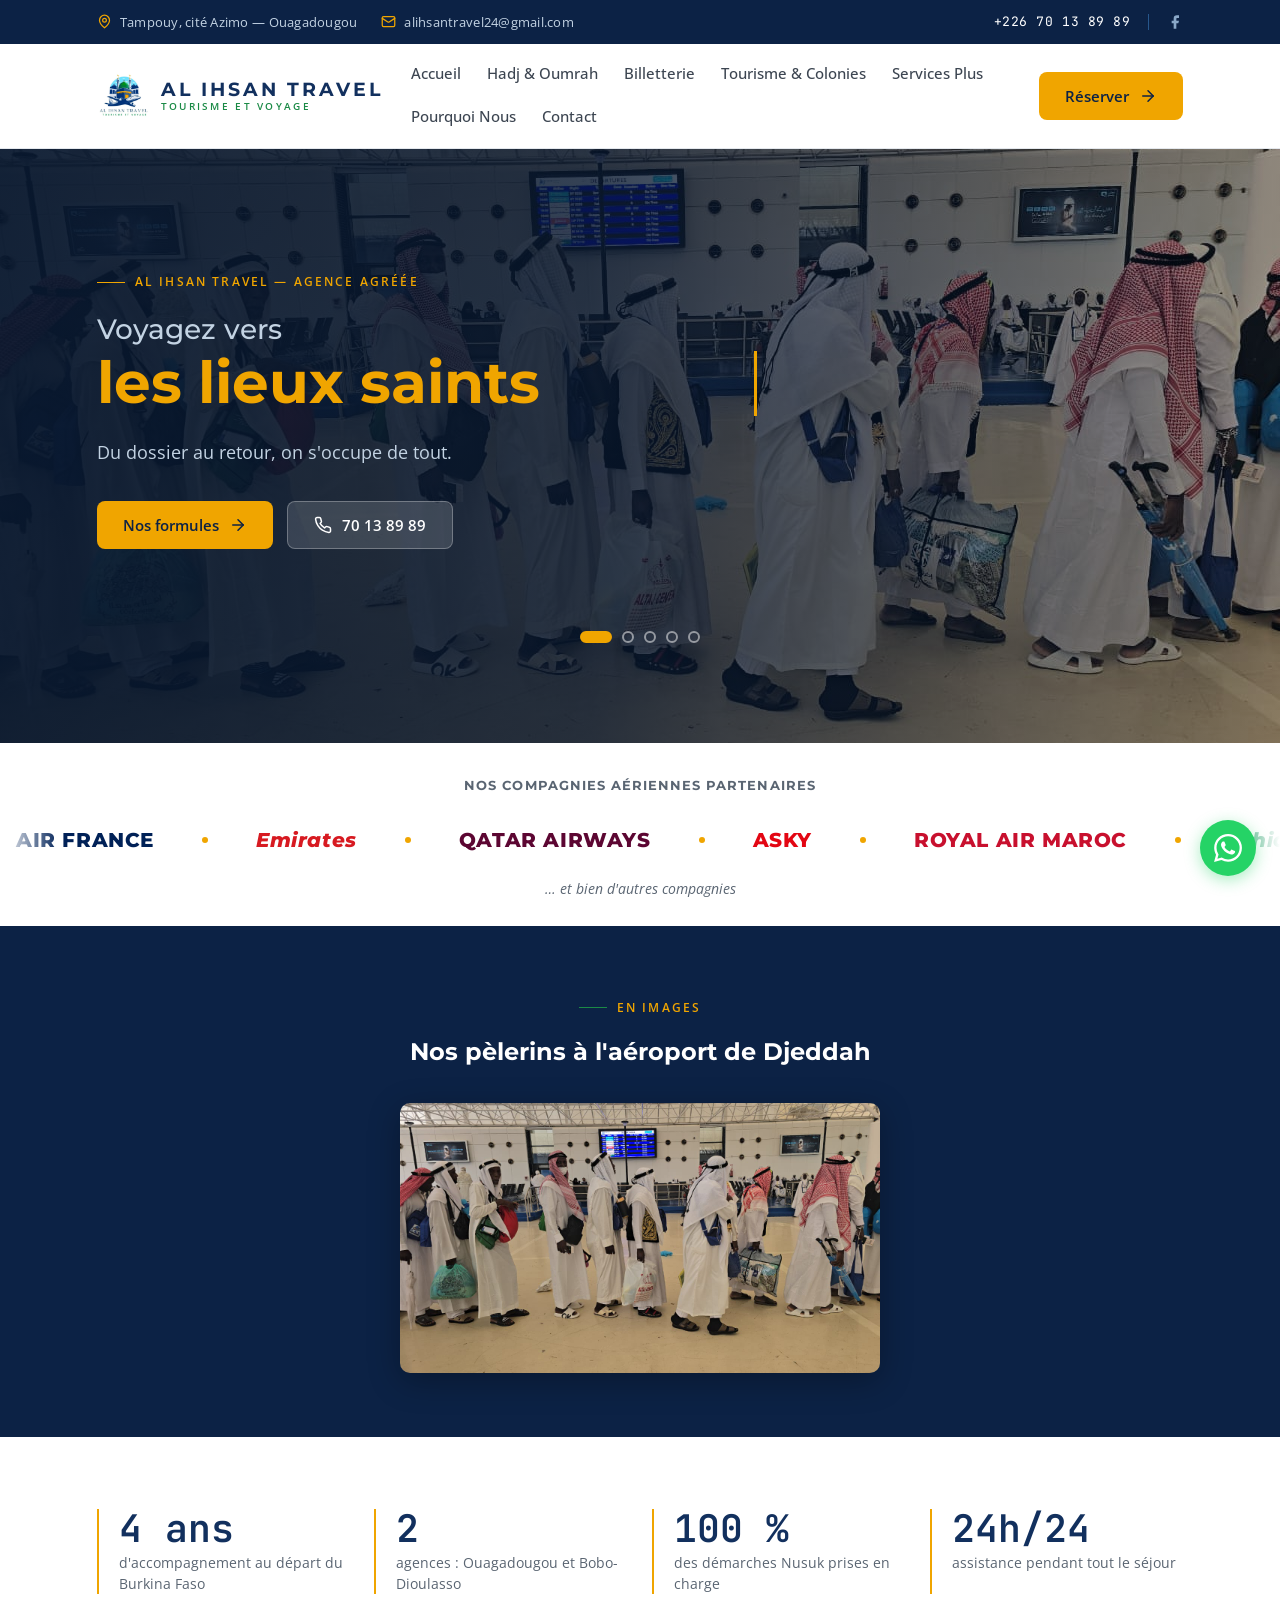
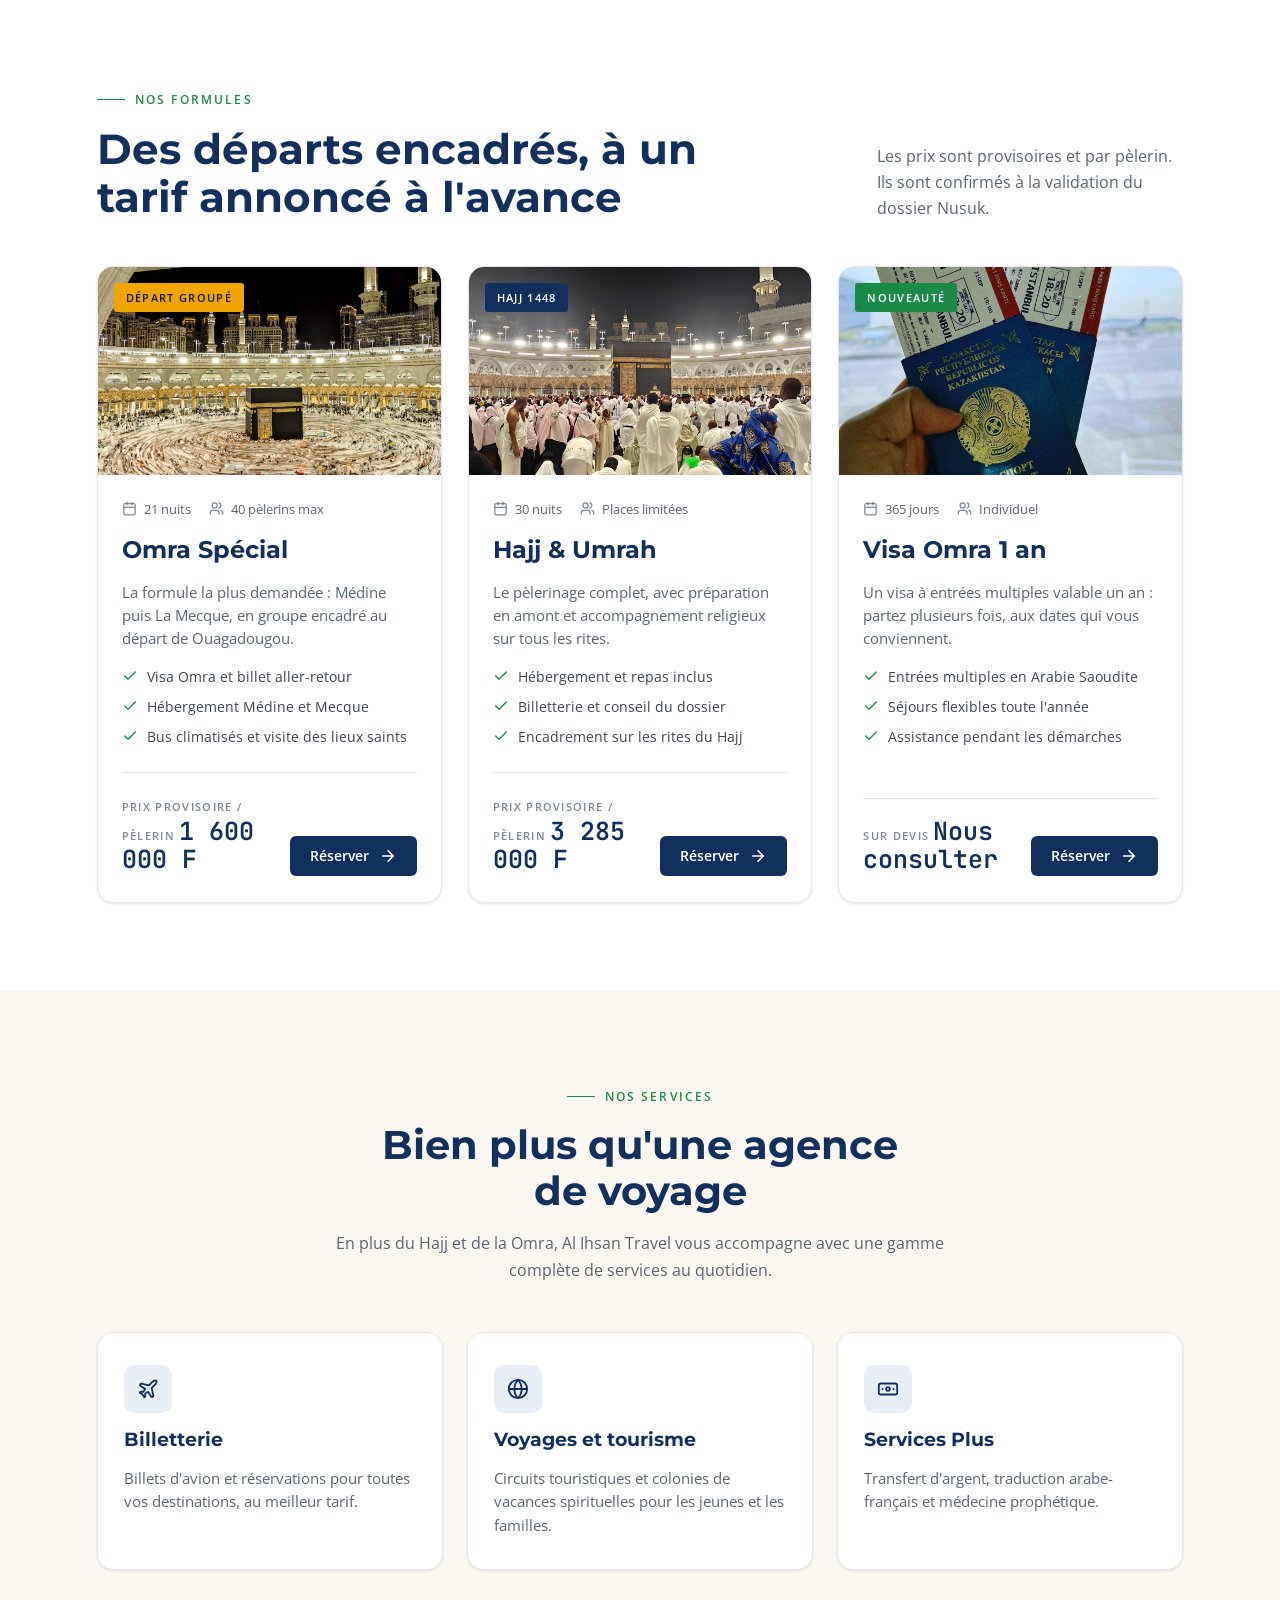
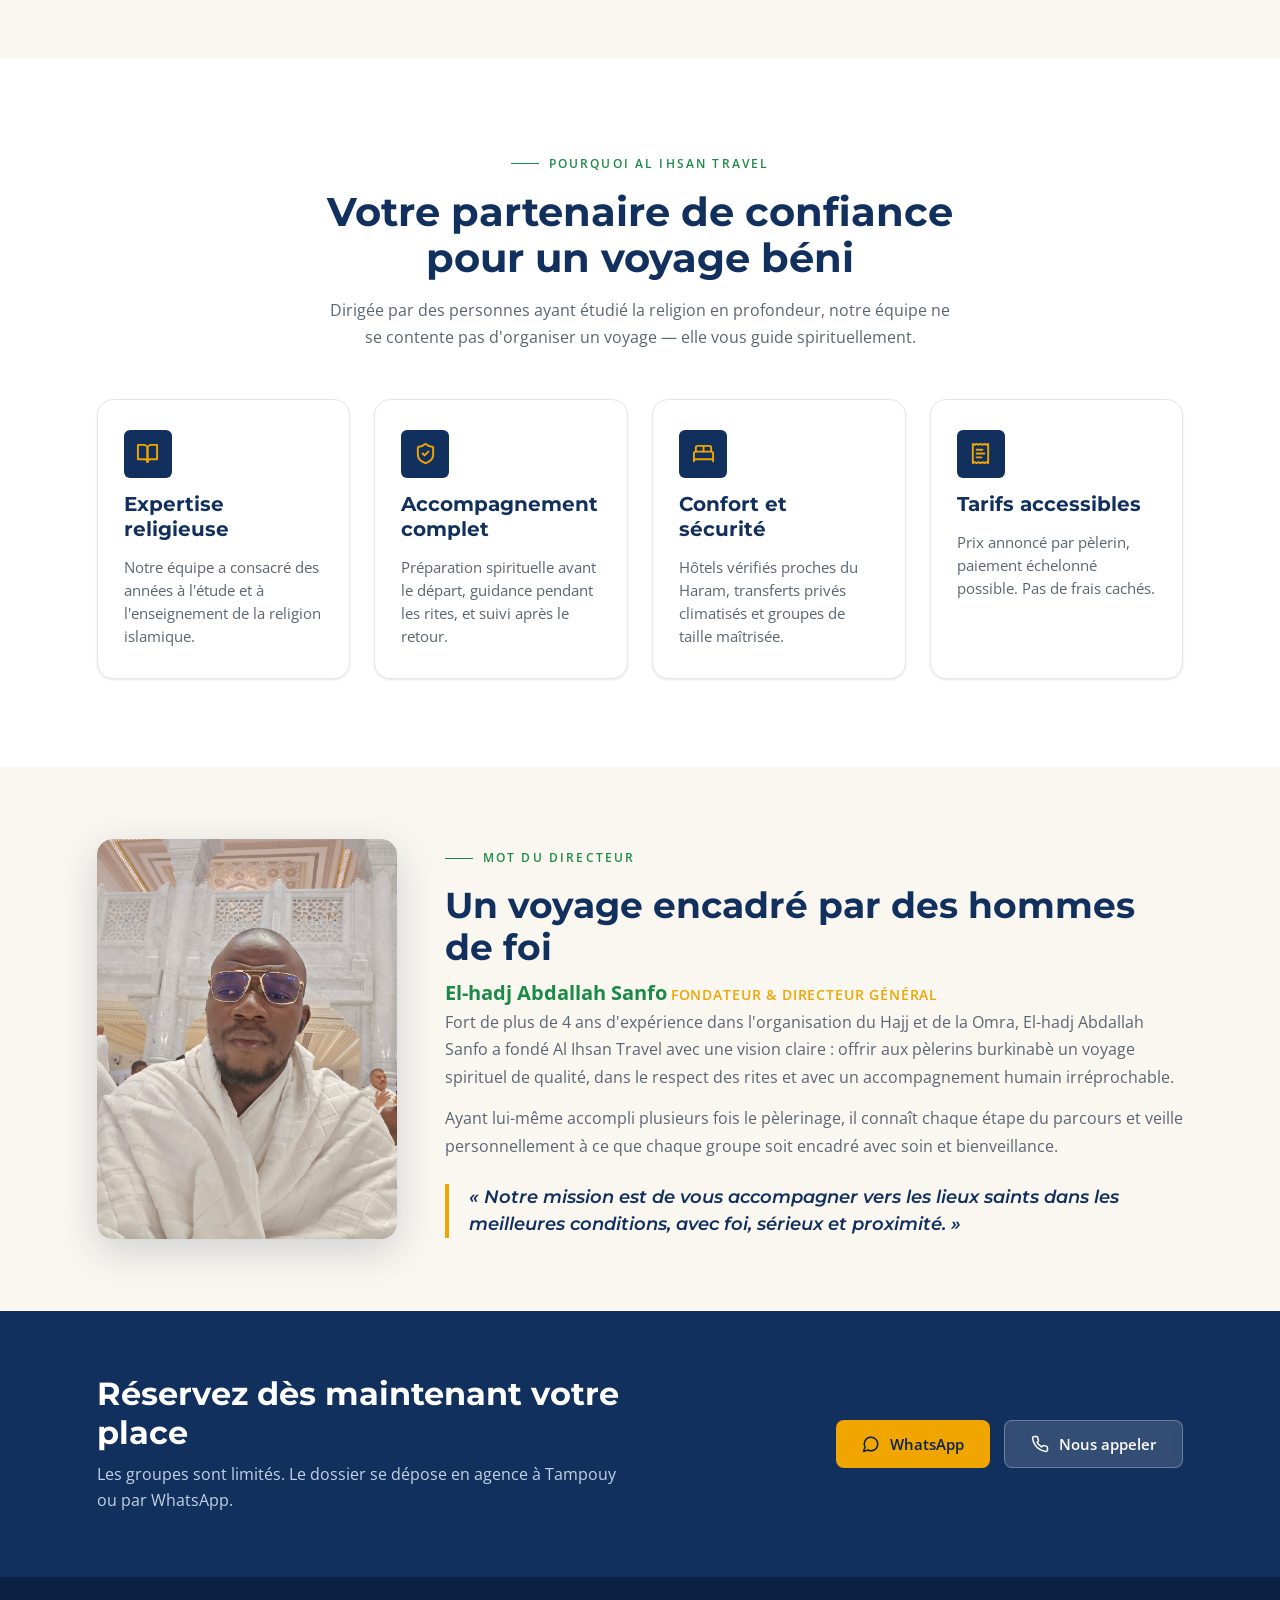
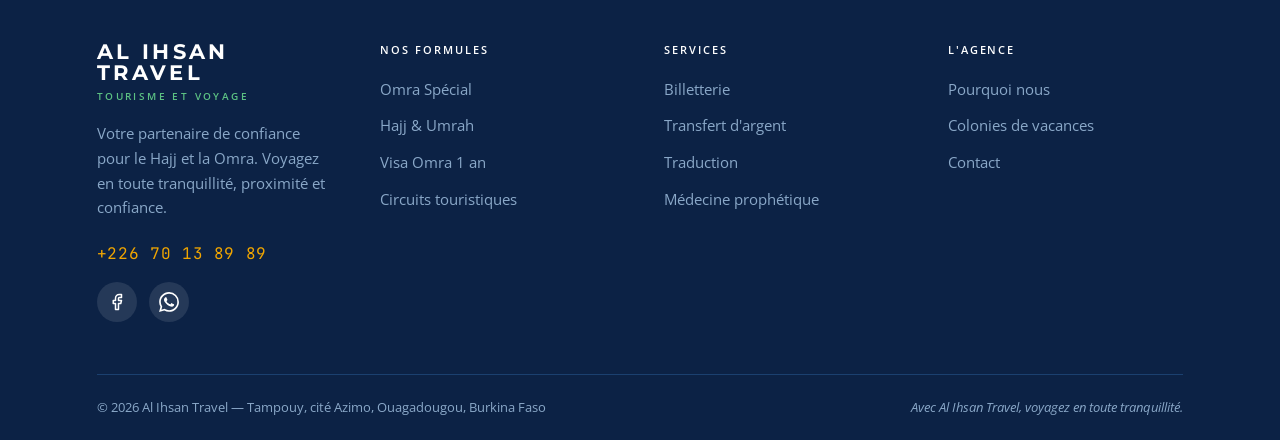
==== commit 100aaaa3: "Ajout vidéo pèlerins Djeddah + correction 4 ans d'expérience - Vidéo autoplay muette des pèlerins à " ====
--- a/index.html
+++ b/index.html
@@ -8,9 +8,15 @@
   <meta property="og:title" content="Al Ihsan Travel — Hajj, Omra & Tourisme">
   <meta property="og:description" content="Voyagez en toute tranquillité avec Al Ihsan Travel. Encadrement sérieux, tarifs accessibles, assistance 24h/24.">
   <meta property="og:type" content="website">
+  <meta property="og:url" content="https://alihsantravelbf.com/">
+  <meta property="og:image" content="https://alihsantravelbf.com/assets/brand/logo.jpeg">
+  <meta property="og:locale" content="fr_FR">
+  <meta property="og:site_name" content="Al Ihsan Travel">
   <link rel="canonical" href="https://alihsantravelbf.com/">
   <link rel="icon" href="assets/brand/logo.jpeg" type="image/jpeg">
-  <link rel="stylesheet" href="css/styles.min.css?v=2">
+  <link rel="preconnect" href="https://fonts.googleapis.com">
+  <link rel="preconnect" href="https://fonts.gstatic.com" crossorigin>
+  <link rel="stylesheet" href="css/styles.min.css?v=3">
   <script type="application/ld+json">
   {
     "@context": "https://schema.org",
@@ -49,8 +55,6 @@
   <symbol id="i-map-pin" viewBox="0 0 24 24"><path d="M20 10c0 6-8 12-8 12s-8-6-8-12a8 8 0 0 1 16 0Z"/><circle cx="12" cy="10" r="3"/></symbol>
   <symbol id="i-mail" viewBox="0 0 24 24"><rect width="20" height="16" x="2" y="4" rx="2"/><path d="m22 7-8.97 5.7a1.94 1.94 0 0 1-2.06 0L2 7"/></symbol>
   <symbol id="i-facebook" viewBox="0 0 24 24"><path d="M18 2h-3a5 5 0 0 0-5 5v3H7v4h3v8h4v-8h3l1-4h-4V7a1 1 0 0 1 1-1h3z"/></symbol>
-  <symbol id="i-instagram" viewBox="0 0 24 24"><rect width="20" height="20" x="2" y="2" rx="5" ry="5"/><path d="M16 11.37A4 4 0 1 1 12.63 8 4 4 0 0 1 16 11.37z"/><line x1="17.5" x2="17.51" y1="6.5" y2="6.5"/></symbol>
-  <symbol id="i-youtube" viewBox="0 0 24 24"><path d="M2.5 17a24.12 24.12 0 0 1 0-10 2 2 0 0 1 1.4-1.4 49.56 49.56 0 0 1 16.2 0A2 2 0 0 1 21.5 7a24.12 24.12 0 0 1 0 10 2 2 0 0 1-1.4 1.4 49.55 49.55 0 0 1-16.2 0A2 2 0 0 1 2.5 17"/><path d="m10 15 5-3-5-3z"/></symbol>
   <symbol id="i-arrow-right" viewBox="0 0 24 24"><path d="M5 12h14"/><path d="m12 5 7 7-7 7"/></symbol>
   <symbol id="i-phone" viewBox="0 0 24 24"><path d="M22 16.92v3a2 2 0 0 1-2.18 2 19.79 19.79 0 0 1-8.63-3.07 19.5 19.5 0 0 1-6-6 19.79 19.79 0 0 1-3.07-8.67A2 2 0 0 1 4.11 2h3a2 2 0 0 1 2 1.72 12.84 12.84 0 0 0 .7 2.81 2 2 0 0 1-.45 2.11L8.09 9.91a16 16 0 0 0 6 6l1.27-1.27a2 2 0 0 1 2.11-.45 12.84 12.84 0 0 0 2.81.7A2 2 0 0 1 22 16.92z"/></symbol>
   <symbol id="i-shield-check" viewBox="0 0 24 24"><path d="M20 13c0 5-3.5 7.5-7.66 8.95a1 1 0 0 1-.67-.01C7.5 20.5 4 18 4 13V6a1 1 0 0 1 1-1c2 0 4.5-1.2 6.24-2.72a1.17 1.17 0 0 1 1.52 0C14.51 3.81 17 5 19 5a1 1 0 0 1 1 1z"/><path d="m9 12 2 2 4-4"/></symbol>
@@ -61,10 +65,6 @@
   <symbol id="i-calendar" viewBox="0 0 24 24"><path d="M8 2v4"/><path d="M16 2v4"/><rect width="18" height="18" x="3" y="4" rx="2"/><path d="M3 10h18"/></symbol>
   <symbol id="i-search" viewBox="0 0 24 24"><circle cx="11" cy="11" r="8"/><path d="m21 21-4.3-4.3"/></symbol>
   <symbol id="i-check" viewBox="0 0 24 24"><path d="M20 6 9 17l-5-5"/></symbol>
-  <symbol id="i-file-check" viewBox="0 0 24 24"><path d="M15 2H6a2 2 0 0 0-2 2v16a2 2 0 0 0 2 2h12a2 2 0 0 0 2-2V7Z"/><path d="M14 2v4a2 2 0 0 0 2 2h4"/><path d="m9 15 2 2 4-4"/></symbol>
-  <symbol id="i-bed" viewBox="0 0 24 24"><path d="M2 20v-8a2 2 0 0 1 2-2h16a2 2 0 0 1 2 2v8"/><path d="M4 10V6a2 2 0 0 1 2-2h12a2 2 0 0 1 2 2v4"/><path d="M12 4v6"/><path d="M2 18h20"/></symbol>
-  <symbol id="i-bus" viewBox="0 0 24 24"><path d="M8 6v6"/><path d="M15 6v6"/><path d="M2 12h19.6"/><path d="M18 18h3s.5-1.7.8-2.8c.1-.4.2-.8.2-1.2 0-.4-.1-.8-.2-1.2l-1.4-5C20.1 6.8 19.1 6 18 6H4a2 2 0 0 0-2 2v10h3"/><circle cx="7" cy="18" r="2"/><path d="M9 18h5"/><circle cx="16" cy="18" r="2"/></symbol>
-  <symbol id="i-route" viewBox="0 0 24 24"><circle cx="6" cy="19" r="3"/><path d="M9 19h8.5a3.5 3.5 0 0 0 0-7h-11a3.5 3.5 0 0 1 0-7H15"/><circle cx="18" cy="5" r="3"/></symbol>
   <symbol id="i-check-circle" viewBox="0 0 24 24"><path d="M22 11.08V12a10 10 0 1 1-5.93-9.14"/><path d="m9 11 3 3L22 4"/></symbol>
   <symbol id="i-receipt" viewBox="0 0 24 24"><path d="M4 2v20l2-1 2 1 2-1 2 1 2-1 2 1 2-1 2 1V2l-2 1-2-1-2 1-2-1-2 1-2-1-2 1Z"/><path d="M14 8H8"/><path d="M16 12H8"/><path d="M13 16H8"/></symbol>
   <symbol id="i-message-circle" viewBox="0 0 24 24"><path d="M7.9 20A9 9 0 1 0 4 16.1L2 22Z"/></symbol>
@@ -77,6 +77,10 @@
   <symbol id="i-chevron-up" viewBox="0 0 24 24"><path d="m18 15-6-6-6 6"/></symbol>
   <symbol id="i-x" viewBox="0 0 24 24"><path d="M18 6 6 18"/><path d="m6 6 12 12"/></symbol>
   <symbol id="i-menu" viewBox="0 0 24 24"><line x1="4" x2="20" y1="12" y2="12"/><line x1="4" x2="20" y1="6" y2="6"/><line x1="4" x2="20" y1="18" y2="18"/></symbol>
+  <symbol id="i-file-check" viewBox="0 0 24 24"><path d="M15 2H6a2 2 0 0 0-2 2v16a2 2 0 0 0 2 2h12a2 2 0 0 0 2-2V7Z"/><path d="M14 2v4a2 2 0 0 0 2 2h4"/><path d="m9 15 2 2 4-4"/></symbol>
+  <symbol id="i-bed" viewBox="0 0 24 24"><path d="M2 20v-8a2 2 0 0 1 2-2h16a2 2 0 0 1 2 2v8"/><path d="M4 10V6a2 2 0 0 1 2-2h12a2 2 0 0 1 2 2v4"/><path d="M12 4v6"/><path d="M2 18h20"/></symbol>
+  <symbol id="i-bus" viewBox="0 0 24 24"><path d="M8 6v6"/><path d="M15 6v6"/><path d="M2 12h19.6"/><path d="M18 18h3s.5-1.7.8-2.8c.1-.4.2-.8.2-1.2 0-.4-.1-.8-.2-1.2l-1.4-5C20.1 6.8 19.1 6 18 6H4a2 2 0 0 0-2 2v10h3"/><circle cx="7" cy="18" r="2"/><path d="M9 18h5"/><circle cx="16" cy="18" r="2"/></symbol>
+  <symbol id="i-route" viewBox="0 0 24 24"><circle cx="6" cy="19" r="3"/><path d="M9 19h8.5a3.5 3.5 0 0 0 0-7h-11a3.5 3.5 0 0 1 0-7H15"/><circle cx="18" cy="5" r="3"/></symbol>
 </svg>
 
 <!-- ══ TOPBAR ══ -->
@@ -105,7 +109,7 @@
 <!-- ══ HEADER ══ -->
 <header class="header">
   <div class="container header__inner">
-    <a href="#top" class="header__logo">
+    <a href="index.html" class="header__logo">
       <img src="assets/brand/logo.jpeg" alt="Al Ihsan Travel" width="52" height="52">
       <span class="header__logo-text">
         <span class="header__logo-name">AL IHSAN TRAVEL</span>
@@ -113,15 +117,16 @@
       </span>
     </a>
     <nav class="header__nav" aria-label="Navigation principale">
-      <a href="#top" class="active">Accueil</a>
-      <a href="#offres">Nos offres</a>
-      <a href="#visa">Visa Omra</a>
-      <a href="#autres-services">Services</a>
-      <a href="#galerie">Colonies</a>
-      <a href="#contact">Contact</a>
+      <a href="index.html" class="active">Accueil</a>
+      <a href="hadj-oumrah.html">Hadj &amp; Oumrah</a>
+      <a href="billetterie.html">Billetterie</a>
+      <a href="tourisme-colonies.html">Tourisme &amp; Colonies</a>
+      <a href="services-plus.html">Services Plus</a>
+      <a href="pourquoi-nous.html">Pourquoi Nous</a>
+      <a href="contact.html">Contact</a>
     </nav>
     <div class="header__cta">
-      <a href="#contact" class="btn btn--accent btn--lg">Réserver <span class="icon"><svg><use href="#i-arrow-right"/></svg></span></a>
+      <a href="contact.html" class="btn btn--accent btn--lg">Réserver <span class="icon"><svg><use href="#i-arrow-right"/></svg></span></a>
     </div>
     <button class="header__hamburger" aria-label="Ouvrir le menu" aria-expanded="false">
       <span class="icon"><svg><use href="#i-menu"/></svg></span>
@@ -132,16 +137,36 @@
 <!-- ══ MOBILE NAV ══ -->
 <div class="mobile-nav" aria-hidden="true">
   <div class="mobile-nav__panel">
-    <button class="mobile-nav__close" aria-label="Fermer le menu">
-      <span class="icon"><svg><use href="#i-x"/></svg></span>
-    </button>
-    <a href="#top">Accueil</a>
-    <a href="#offres">Nos offres</a>
-    <a href="#visa">Visa Omra</a>
-    <a href="#autres-services">Services</a>
-    <a href="#galerie">Colonies</a>
-    <a href="#contact">Contact</a>
-    <a href="#contact" class="btn btn--accent btn--lg" style="margin-top:16px;text-align:center">Réserver</a>
+    <div class="mobile-nav__header">
+      <a href="index.html" class="mobile-nav__logo">
+        <img src="assets/brand/logo.jpeg" alt="Al Ihsan Travel" width="42" height="42">
+        <span class="mobile-nav__logo-text">
+          <span class="mobile-nav__logo-name">AL IHSAN TRAVEL</span>
+          <span class="mobile-nav__logo-sub">Tourisme et Voyage</span>
+        </span>
+      </a>
+      <button class="mobile-nav__close" aria-label="Fermer le menu">
+        <span class="icon"><svg><use href="#i-x"/></svg></span>
+      </button>
+    </div>
+    <div class="mobile-nav__links">
+      <a href="index.html" class="active">Accueil</a>
+      <a href="hadj-oumrah.html">Hadj &amp; Oumrah</a>
+      <a href="billetterie.html">Billetterie</a>
+      <a href="tourisme-colonies.html">Tourisme &amp; Colonies</a>
+      <a href="services-plus.html">Services Plus</a>
+      <a href="pourquoi-nous.html">Pourquoi Nous</a>
+      <a href="contact.html">Contact</a>
+    </div>
+    <div class="mobile-nav__footer">
+      <a href="tel:+22670138989" class="mobile-nav__cta">
+        <span class="icon"><svg><use href="#i-phone"/></svg></span>
+        (+226) 70 13 89 89
+      </a>
+      <a href="https://wa.me/22670138989" class="mobile-nav__wa" target="_blank" rel="noopener" aria-label="WhatsApp">
+        <svg viewBox="0 0 24 24" xmlns="http://www.w3.org/2000/svg"><path d="M17.472 14.382c-.297-.149-1.758-.867-2.03-.967-.273-.099-.471-.148-.67.15-.197.297-.767.966-.94 1.164-.173.199-.347.223-.644.075-.297-.15-1.255-.463-2.39-1.475-.883-.788-1.48-1.761-1.653-2.059-.173-.297-.018-.458.13-.606.134-.133.298-.347.446-.52.149-.174.198-.298.298-.497.099-.198.05-.371-.025-.52-.075-.149-.669-1.612-.916-2.207-.242-.579-.487-.5-.669-.51-.173-.008-.371-.01-.57-.01-.198 0-.52.074-.792.372-.272.297-1.04 1.016-1.04 2.479 0 1.462 1.065 2.875 1.213 3.074.149.198 2.096 3.2 5.077 4.487.709.306 1.262.489 1.694.625.712.227 1.36.195 1.871.118.571-.085 1.758-.719 2.006-1.413.248-.694.248-1.289.173-1.413-.074-.124-.272-.198-.57-.347m-5.421 7.403h-.004a9.87 9.87 0 01-5.031-1.378l-.361-.214-3.741.982.998-3.648-.235-.374a9.86 9.86 0 01-1.51-5.26c.001-5.45 4.436-9.884 9.888-9.884 2.64 0 5.122 1.03 6.988 2.898a9.825 9.825 0 012.893 6.994c-.003 5.45-4.437 9.884-9.885 9.884m8.413-18.297A11.815 11.815 0 0012.05 0C5.495 0 .16 5.335.157 11.892c0 2.096.547 4.142 1.588 5.945L.057 24l6.305-1.654a11.882 11.882 0 005.683 1.448h.005c6.554 0 11.89-5.335 11.893-11.893a11.821 11.821 0 00-3.48-8.413z"/></svg>
+      </a>
+    </div>
   </div>
 </div>
 
@@ -149,44 +174,33 @@
 <section id="top" class="hero">
   <div class="hero__slideshow">
     <div class="hero__slide active">
+      <img src="assets/images/image1.jpeg" alt="" class="hero__bg" aria-hidden="true">
+    </div>
+    <div class="hero__slide">
+      <img src="assets/images/Image3.jpeg" alt="" class="hero__bg" aria-hidden="true">
+    </div>
+    <div class="hero__slide">
+      <img src="assets/images/Image4.jpeg" alt="" class="hero__bg" aria-hidden="true">
+    </div>
+    <div class="hero__slide">
+      <img src="assets/images/Image2.jpeg" alt="" class="hero__bg" aria-hidden="true">
+    </div>
+    <div class="hero__slide">
       <img src="assets/images/hero-kaaba.jpg" alt="" class="hero__bg" aria-hidden="true">
-    </div>
-    <div class="hero__slide">
-      <img src="assets/images/hero-medina.jpg" alt="" class="hero__bg" aria-hidden="true">
-    </div>
-    <div class="hero__slide">
-      <img src="assets/images/hero-pilgrims.jpg" alt="" class="hero__bg" aria-hidden="true">
-    </div>
-    <div class="hero__slide">
-      <img src="assets/images/hero-travel.jpg" alt="" class="hero__bg" aria-hidden="true">
-    </div>
-    <div class="hero__slide">
-      <img src="assets/images/hero-africa.jpg" alt="" class="hero__bg" aria-hidden="true">
     </div>
   </div>
   <div class="hero__overlay"></div>
   <div class="container hero__content" id="contenu">
     <div class="hero__text">
-      <span class="hero__eyebrow">Agence agréée — Ouagadougou &amp; Bobo-Dioulasso</span>
-      <h1>Votre Omra et votre Hajj, accompagnés du départ au retour.</h1>
-      <p class="hero__desc">Visa, billet aller-retour, hébergement à Médine et à La Mecque, transport interne climatisé et guide religieux expérimenté. Un seul interlocuteur, du dossier au retour à Ouagadougou.</p>
+      <span class="hero__eyebrow">Al Ihsan Travel — Agence agréée</span>
+      <h1 class="hero__title-animated">
+        <span class="hero__title-line hero__title-line--top">Voyagez vers</span>
+        <span class="hero__title-line hero__title-line--main" id="hero-typed">les lieux saints</span>
+      </h1>
+      <p class="hero__desc">Du dossier au retour, on s'occupe de tout.</p>
       <div class="hero__buttons">
-        <a href="#offres" class="btn btn--accent btn--lg">Voir les départs <span class="icon"><svg><use href="#i-arrow-right"/></svg></span></a>
+        <a href="hadj-oumrah.html" class="btn btn--accent btn--lg">Nos formules <span class="icon"><svg><use href="#i-arrow-right"/></svg></span></a>
         <a href="tel:+22670138989" class="btn btn--inverse btn--lg"><span class="icon"><svg><use href="#i-phone"/></svg></span> 70 13 89 89</a>
-      </div>
-      <div class="hero__trust">
-        <div class="hero__trust-item">
-          <span class="icon"><svg><use href="#i-shield-check"/></svg></span>
-          <span>Encadrement sérieux</span>
-        </div>
-        <div class="hero__trust-item">
-          <span class="icon"><svg><use href="#i-users"/></svg></span>
-          <span>Guide religieux expérimenté</span>
-        </div>
-        <div class="hero__trust-item">
-          <span class="icon"><svg><use href="#i-life-buoy"/></svg></span>
-          <span>Assistance 24h/24</span>
-        </div>
       </div>
     </div>
   </div>
@@ -199,52 +213,68 @@
   </div>
 </section>
 
-<!-- ══ SEARCH BAR ══ -->
-<div class="search-bar">
-  <div class="search-bar__inner">
-    <div class="search-bar__field">
-      <span class="search-bar__label">Type de voyage</span>
-      <span class="search-bar__select-wrap">
-        <span class="icon"><svg><use href="#i-moon"/></svg></span>
-        <select aria-label="Type de voyage">
-          <option>Omra</option>
-          <option>Hajj</option>
-          <option>Visa Omra 1 an</option>
-          <option>Circuit touristique</option>
-        </select>
-      </span>
-    </div>
-    <div class="search-bar__field">
-      <span class="search-bar__label">Ville de départ</span>
-      <span class="search-bar__select-wrap">
-        <span class="icon"><svg><use href="#i-plane"/></svg></span>
-        <select aria-label="Ville de départ">
-          <option>Ouagadougou</option>
-          <option>Bobo-Dioulasso</option>
-        </select>
-      </span>
-    </div>
-    <div class="search-bar__field">
-      <span class="search-bar__label">Période</span>
-      <span class="search-bar__select-wrap">
-        <span class="icon"><svg><use href="#i-calendar"/></svg></span>
-        <select aria-label="Période">
-          <option>Ramadan 1448</option>
-          <option>Chaabane 1448</option>
-          <option>Hajj 1448</option>
-          <option>Dates flexibles</option>
-        </select>
-      </span>
-    </div>
-    <a href="#offres" class="btn btn--primary btn--lg"><span class="icon"><svg><use href="#i-search"/></svg></span> Rechercher</a>
-  </div>
-</div>
+<!-- ══ COMPAGNIES PARTENAIRES ══ -->
+<section class="partners">
+  <div class="container">
+    <span class="partners__title">Nos compagnies aériennes partenaires</span>
+  </div>
+  <div class="marquee">
+    <div class="marquee__track">
+      <span class="marquee__item marquee__item--airfrance">AIR FRANCE</span>
+      <span class="marquee__dot"></span>
+      <span class="marquee__item marquee__item--emirates">Emirates</span>
+      <span class="marquee__dot"></span>
+      <span class="marquee__item marquee__item--qatar">QATAR AIRWAYS</span>
+      <span class="marquee__dot"></span>
+      <span class="marquee__item marquee__item--asky">ASKY</span>
+      <span class="marquee__dot"></span>
+      <span class="marquee__item marquee__item--ram">ROYAL AIR MAROC</span>
+      <span class="marquee__dot"></span>
+      <span class="marquee__item marquee__item--ethiopian">Ethiopian Airlines</span>
+      <span class="marquee__dot"></span>
+      <span class="marquee__item marquee__item--turkish">TURKISH AIRLINES</span>
+      <span class="marquee__dot"></span>
+      <span class="marquee__item marquee__item--airfrance">AIR FRANCE</span>
+      <span class="marquee__dot"></span>
+      <span class="marquee__item marquee__item--emirates">Emirates</span>
+      <span class="marquee__dot"></span>
+      <span class="marquee__item marquee__item--qatar">QATAR AIRWAYS</span>
+      <span class="marquee__dot"></span>
+      <span class="marquee__item marquee__item--asky">ASKY</span>
+      <span class="marquee__dot"></span>
+      <span class="marquee__item marquee__item--ram">ROYAL AIR MAROC</span>
+      <span class="marquee__dot"></span>
+      <span class="marquee__item marquee__item--ethiopian">Ethiopian Airlines</span>
+      <span class="marquee__dot"></span>
+      <span class="marquee__item marquee__item--turkish">TURKISH AIRLINES</span>
+      <span class="marquee__dot"></span>
+    </div>
+  </div>
+  <div class="container" style="text-align:center; margin-top:12px;">
+    <span class="partners__more">… et bien d'autres compagnies</span>
+  </div>
+</section>
+
+<!-- ══ VIDÉO PÈLERINS ══ -->
+<section class="video-section">
+  <div class="container">
+    <div class="video-section__header fade-up">
+      <span class="eyebrow eyebrow--green">En images</span>
+      <h2>Nos pèlerins à l'aéroport de Djeddah</h2>
+    </div>
+    <div class="video-section__wrapper fade-up">
+      <video autoplay loop muted playsinline preload="metadata" poster="assets/images/image1.jpeg">
+        <source src="assets/images/pelerins-jeddah.mp4" type="video/mp4">
+      </video>
+    </div>
+  </div>
+</section>
 
 <!-- ══ STATS ══ -->
 <section id="stats" class="stats container fade-up">
   <div class="stats__grid">
     <div class="stats__item">
-      <span class="stats__value">12 ans</span>
+      <span class="stats__value">4 ans</span>
       <span class="stats__label">d'accompagnement au départ du Burkina Faso</span>
     </div>
     <div class="stats__item">
@@ -271,9 +301,7 @@
     </div>
     <p class="packages__header-right">Les prix sont provisoires et par pèlerin. Ils sont confirmés à la validation du dossier Nusuk.</p>
   </div>
-
   <div class="packages__grid">
-    <!-- Card 1: Omra Spécial -->
     <article class="card fade-up">
       <div class="card__img">
         <img src="assets/images/pkg-omra.jpg" alt="Omra Spécial — départ groupé">
@@ -296,12 +324,10 @@
             <span class="card__price-label">Prix provisoire / pèlerin</span>
             <span class="card__price">1 600 000 F</span>
           </span>
-          <a href="#contact" class="btn btn--primary btn--md">Réserver <span class="icon"><svg><use href="#i-arrow-right"/></svg></span></a>
+          <a href="contact.html" class="btn btn--primary btn--md">Réserver <span class="icon"><svg><use href="#i-arrow-right"/></svg></span></a>
         </div>
       </div>
     </article>
-
-    <!-- Card 2: Hajj & Umrah -->
     <article class="card fade-up" data-delay="100">
       <div class="card__img">
         <img src="assets/images/pkg-hajj.jpg" alt="Hajj &amp; Umrah — pèlerinage complet">
@@ -324,12 +350,10 @@
             <span class="card__price-label">Prix provisoire / pèlerin</span>
             <span class="card__price">3 285 000 F</span>
           </span>
-          <a href="#contact" class="btn btn--primary btn--md">Réserver <span class="icon"><svg><use href="#i-arrow-right"/></svg></span></a>
+          <a href="contact.html" class="btn btn--primary btn--md">Réserver <span class="icon"><svg><use href="#i-arrow-right"/></svg></span></a>
         </div>
       </div>
     </article>
-
-    <!-- Card 3: Visa Omra 1 an -->
     <article class="card fade-up" data-delay="200">
       <div class="card__img">
         <img src="assets/images/pkg-visa.jpg" alt="Visa Omra 1 an — entrées multiples">
@@ -352,136 +376,43 @@
             <span class="card__price-label">Sur devis</span>
             <span class="card__price">Nous consulter</span>
           </span>
-          <a href="#contact" class="btn btn--primary btn--md">Réserver <span class="icon"><svg><use href="#i-arrow-right"/></svg></span></a>
+          <a href="contact.html" class="btn btn--primary btn--md">Réserver <span class="icon"><svg><use href="#i-arrow-right"/></svg></span></a>
         </div>
       </div>
     </article>
   </div>
 </section>
 
-<!-- ══ PACKAGE INCLUDES ══ -->
-<section id="services" class="includes">
-  <div class="container includes__inner">
-    <div class="includes__text fade-left">
-      <span class="eyebrow eyebrow--green">Package complet</span>
-      <h2>Tout est compris, rien n'est à négocier sur place</h2>
-      <p>Le tarif annoncé couvre l'intégralité du séjour. Vous ne payez rien d'autre en Arabie Saoudite, hors dépenses personnelles.</p>
-      <div class="includes__assist">
-        <span class="icon"><svg><use href="#i-life-buoy"/></svg></span>
-        <span><strong>Assistance 24h/24</strong> pendant tout le séjour</span>
-      </div>
-    </div>
-    <div class="includes__grid fade-right" data-delay="100">
-      <div class="includes__item">
-        <span class="includes__icon"><span class="icon"><svg><use href="#i-file-check"/></svg></span></span>
-        <span class="includes__item-title">Visa Omra</span>
-        <span class="includes__item-desc">Dossier déposé et suivi par nos soins via la plateforme Nusuk.</span>
-      </div>
-      <div class="includes__item">
-        <span class="includes__icon"><span class="icon"><svg><use href="#i-plane"/></svg></span></span>
-        <span class="includes__item-title">Billet aller-retour</span>
-        <span class="includes__item-desc">Vol au départ de Ouagadougou, bagages inclus.</span>
-      </div>
-      <div class="includes__item">
-        <span class="includes__icon"><span class="icon"><svg><use href="#i-bed"/></svg></span></span>
-        <span class="includes__item-title">Hébergement Médine — Mecque</span>
-        <span class="includes__item-desc">Hôtels proches du Haram, en chambres partagées.</span>
-      </div>
-      <div class="includes__item">
-        <span class="includes__icon"><span class="icon"><svg><use href="#i-bus"/></svg></span></span>
-        <span class="includes__item-title">Transport interne</span>
-        <span class="includes__item-desc">Bus climatisés entre l'aéroport, les hôtels et les mosquées.</span>
-      </div>
-      <div class="includes__item">
-        <span class="includes__icon"><span class="icon"><svg><use href="#i-route"/></svg></span></span>
-        <span class="includes__item-title">Visite des lieux saints</span>
-        <span class="includes__item-desc">Ziyarat encadrées à Médine et à La Mecque.</span>
-      </div>
-      <div class="includes__item">
-        <span class="includes__icon"><span class="icon"><svg><use href="#i-users"/></svg></span></span>
-        <span class="includes__item-title">Guide religieux</span>
-        <span class="includes__item-desc">Un guide expérimenté reste avec le groupe du départ au retour.</span>
-      </div>
-    </div>
-  </div>
-</section>
-
-<!-- ══ VISA OMRA 1 AN ══ -->
-<section id="visa" class="visa">
-  <div class="container visa__inner">
-    <div class="fade-left">
-      <span class="eyebrow eyebrow--gold" style="margin-bottom:18px">Nouveauté 2026</span>
-      <h2>Visa Omra valable 1 an</h2>
-      <p class="visa__subtitle">Entrées multiples</p>
-      <p class="visa__desc">Accomplissez votre Omra plusieurs fois avec un seul visa. Nous vous accompagnons à chaque étape, du dépôt du dossier au retour.</p>
-      <div class="visa__points">
-        <div class="visa__point"><span class="icon"><svg><use href="#i-check-circle"/></svg></span><span>Visa valable 365 jours</span></div>
-        <div class="visa__point"><span class="icon"><svg><use href="#i-check-circle"/></svg></span><span>Entrées multiples en Arabie Saoudite</span></div>
-        <div class="visa__point"><span class="icon"><svg><use href="#i-check-circle"/></svg></span><span>Plus de flexibilité pour vos voyages</span></div>
-        <div class="visa__point"><span class="icon"><svg><use href="#i-check-circle"/></svg></span><span>Accompagnement complet avant le départ</span></div>
-        <div class="visa__point"><span class="icon"><svg><use href="#i-check-circle"/></svg></span><span>Assistance pendant toutes les démarches</span></div>
-      </div>
-      <div class="visa__notice">
-        <span class="icon"><svg><use href="#i-file-check"/></svg></span>
-        <span>Les conditions d'utilisation du visa et de chaque voyage restent soumises à la réglementation saoudienne en vigueur, notamment via la plateforme Nusuk et les prestataires agréés.</span>
-      </div>
-      <a href="#contact" class="btn btn--accent btn--lg">Déposer un dossier <span class="icon"><svg><use href="#i-arrow-right"/></svg></span></a>
-    </div>
-    <div class="visa__image fade-right" data-delay="200">
-      <img src="assets/images/pkg-visa.jpg" alt="Voyage Omra">
-      <div class="visa__badge">
-        <span class="visa__badge-number">365</span>
-        <span class="visa__badge-text">jours de validité<br><strong>séjours flexibles</strong></span>
-      </div>
-    </div>
-  </div>
-</section>
-
-<!-- ══ NOS AUTRES SERVICES ══ -->
-<section id="autres-services" class="extra-services">
+<!-- ══ NOS SERVICES ══ -->
+<section class="extra-services">
   <div class="container">
     <div class="extra-services__header fade-up">
-      <span class="eyebrow eyebrow--green">Nos autres services</span>
+      <span class="eyebrow eyebrow--green">Nos services</span>
       <h2>Bien plus qu'une agence de voyage</h2>
       <p>En plus du Hajj et de la Omra, Al Ihsan Travel vous accompagne avec une gamme complète de services au quotidien.</p>
     </div>
     <div class="extra-services__grid">
-      <div class="extra-services__card scale-in">
+      <a href="billetterie.html" class="extra-services__card scale-in" style="text-decoration:none;color:inherit">
         <span class="extra-services__icon"><span class="icon"><svg><use href="#i-plane"/></svg></span></span>
         <h3>Billetterie</h3>
         <p>Billets d'avion et réservations pour toutes vos destinations, au meilleur tarif.</p>
-      </div>
-      <div class="extra-services__card scale-in" data-delay="100">
+      </a>
+      <a href="tourisme-colonies.html" class="extra-services__card scale-in" data-delay="100" style="text-decoration:none;color:inherit">
         <span class="extra-services__icon"><span class="icon"><svg><use href="#i-globe"/></svg></span></span>
         <h3>Voyages et tourisme</h3>
-        <p>Circuits touristiques et visites de sites religieux et historiques, dans le respect des enseignements islamiques.</p>
-      </div>
-      <div class="extra-services__card scale-in" data-delay="200">
+        <p>Circuits touristiques et colonies de vacances spirituelles pour les jeunes et les familles.</p>
+      </a>
+      <a href="services-plus.html" class="extra-services__card scale-in" data-delay="200" style="text-decoration:none;color:inherit">
         <span class="extra-services__icon"><span class="icon"><svg><use href="#i-banknote"/></svg></span></span>
-        <h3>Transfert d'argent</h3>
-        <p>Envoyez de l'argent à vos proches en toute sécurité via Western Union et Ria.</p>
-      </div>
-      <div class="extra-services__card scale-in" data-delay="300">
-        <span class="extra-services__icon"><span class="icon"><svg><use href="#i-languages"/></svg></span></span>
-        <h3>Traduction</h3>
-        <p>Service de traduction arabe, français et anglais pour vos documents et démarches.</p>
-      </div>
-      <div class="extra-services__card scale-in" data-delay="400">
-        <span class="extra-services__icon"><span class="icon"><svg><use href="#i-heart-pulse"/></svg></span></span>
-        <h3>Médecine prophétique</h3>
-        <p>Conseils et pratiques de bien-être recommandés par la tradition islamique.</p>
-      </div>
-      <div class="extra-services__card scale-in" data-delay="500">
-        <span class="extra-services__icon"><span class="icon"><svg><use href="#i-tent"/></svg></span></span>
-        <h3>Colonies spirituelles</h3>
-        <p>Colonies de vacances et formations religieuses pour les jeunes et les familles.</p>
-      </div>
+        <h3>Services Plus</h3>
+        <p>Transfert d'argent, traduction arabe-français et médecine prophétique.</p>
+      </a>
     </div>
   </div>
 </section>
 
 <!-- ══ POURQUOI NOUS ══ -->
-<section id="why" class="why container">
+<section class="why container">
   <div class="why__header fade-up">
     <span class="eyebrow eyebrow--green">Pourquoi Al Ihsan Travel</span>
     <h2>Votre partenaire de confiance pour un voyage béni</h2>
@@ -491,12 +422,12 @@
     <div class="why__card fade-left">
       <span class="why__card-icon"><span class="icon"><svg><use href="#i-book-open"/></svg></span></span>
       <span class="why__card-title">Expertise religieuse</span>
-      <span class="why__card-desc">Notre équipe a consacré des années à l'étude et à l'enseignement de la religion islamique. Votre pèlerinage est encadré par des conseillers spirituels, pas de simples organisateurs.</span>
+      <span class="why__card-desc">Notre équipe a consacré des années à l'étude et à l'enseignement de la religion islamique.</span>
     </div>
     <div class="why__card fade-right" data-delay="100">
       <span class="why__card-icon"><span class="icon"><svg><use href="#i-shield-check"/></svg></span></span>
       <span class="why__card-title">Accompagnement complet</span>
-      <span class="why__card-desc">Préparation spirituelle avant le départ, guidance pendant les rites, et suivi après le retour. Nous restons avec vous à chaque étape.</span>
+      <span class="why__card-desc">Préparation spirituelle avant le départ, guidance pendant les rites, et suivi après le retour.</span>
     </div>
     <div class="why__card fade-left" data-delay="200">
       <span class="why__card-icon"><span class="icon"><svg><use href="#i-bed"/></svg></span></span>
@@ -506,65 +437,31 @@
     <div class="why__card fade-right" data-delay="300">
       <span class="why__card-icon"><span class="icon"><svg><use href="#i-receipt"/></svg></span></span>
       <span class="why__card-title">Tarifs accessibles</span>
-      <span class="why__card-desc">Prix annoncé par pèlerin, paiement échelonné possible jusqu'au départ. Pas de frais cachés.</span>
-    </div>
-  </div>
-</section>
-
-<!-- ══ ÉTAPES ══ -->
-<section id="steps" class="steps">
-  <div class="container steps__inner">
-    <h2 class="fade-up">Comment s'inscrire</h2>
-    <div class="steps__grid">
-      <div class="steps__item fade-up">
-        <span class="steps__number">01</span>
-        <span class="steps__title">Prise de contact</span>
-        <span class="steps__desc">Par téléphone, WhatsApp ou en agence à Tampouy. Nous fixons la formule et la date.</span>
-      </div>
-      <div class="steps__item fade-up" data-delay="100">
-        <span class="steps__number">02</span>
-        <span class="steps__title">Dossier et acompte</span>
-        <span class="steps__desc">Passeport, photos et acompte. Nous ouvrons votre dossier Nusuk.</span>
-      </div>
-      <div class="steps__item fade-up" data-delay="200">
-        <span class="steps__number">03</span>
-        <span class="steps__title">Réunion de préparation</span>
-        <span class="steps__desc">Rappel des rites, des bagages et du déroulé jour par jour avec le guide.</span>
-      </div>
-      <div class="steps__item fade-up" data-delay="300">
-        <span class="steps__number">04</span>
-        <span class="steps__title">Départ accompagné</span>
-        <span class="steps__desc">Rendez-vous à l'aéroport avec l'équipe. Le guide voyage avec le groupe.</span>
-      </div>
-    </div>
-  </div>
-</section>
-
-<!-- ══ GALERIE COLONIES ══ -->
-<section id="galerie" class="gallery container">
-  <div class="gallery__header fade-up">
-    <div>
-      <span class="eyebrow eyebrow--green">Colonies de vacances</span>
-      <h2>Des moments inoubliables pour nos jeunes</h2>
-    </div>
-    <span class="gallery__hint">Cliquez pour agrandir</span>
-  </div>
-  <div class="gallery__grid">
-    <button class="gallery__item" type="button"><img src="assets/images/p1.jpeg" alt="Colonie de vacances Al Ihsan Travel" loading="lazy"></button>
-    <button class="gallery__item" type="button"><img src="assets/images/p2.jpeg" alt="Colonie de vacances Al Ihsan Travel" loading="lazy"></button>
-    <button class="gallery__item" type="button"><img src="assets/images/p3.jpeg" alt="Colonie de vacances Al Ihsan Travel" loading="lazy"></button>
-    <button class="gallery__item" type="button"><img src="assets/images/p4.jpeg" alt="Colonie de vacances Al Ihsan Travel" loading="lazy"></button>
-    <button class="gallery__item" type="button"><img src="assets/images/p5.jpeg" alt="Colonie de vacances Al Ihsan Travel" loading="lazy"></button>
-    <button class="gallery__item" type="button"><img src="assets/images/p6.jpeg" alt="Colonie de vacances Al Ihsan Travel" loading="lazy"></button>
-    <button class="gallery__item" type="button"><img src="assets/images/p7.jpeg" alt="Colonie de vacances Al Ihsan Travel" loading="lazy"></button>
-    <button class="gallery__item" type="button"><img src="assets/images/p8.jpeg" alt="Colonie de vacances Al Ihsan Travel" loading="lazy"></button>
-    <button class="gallery__item" type="button"><img src="assets/images/p9.jpeg" alt="Colonie de vacances Al Ihsan Travel" loading="lazy"></button>
-    <button class="gallery__item" type="button"><img src="assets/images/p10.jpeg" alt="Colonie de vacances Al Ihsan Travel" loading="lazy"></button>
+      <span class="why__card-desc">Prix annoncé par pèlerin, paiement échelonné possible. Pas de frais cachés.</span>
+    </div>
+  </div>
+</section>
+
+<!-- ══ MOT DU DIRECTEUR ══ -->
+<section class="director">
+  <div class="container director__inner">
+    <div class="director__photo fade-left">
+      <img src="assets/brand/directeur.jpg" alt="El-hadj Abdallah Sanfo — Directeur d'Al Ihsan Travel" width="300" height="400">
+    </div>
+    <div class="director__text fade-right">
+      <span class="eyebrow eyebrow--green">Mot du directeur</span>
+      <h2>Un voyage encadré par des hommes de foi</h2>
+      <span class="director__name">El-hadj Abdallah Sanfo</span>
+      <span class="director__role">Fondateur &amp; Directeur Général</span>
+      <p>Fort de plus de 4 ans d'expérience dans l'organisation du Hajj et de la Omra, El-hadj Abdallah Sanfo a fondé Al Ihsan Travel avec une vision claire : offrir aux pèlerins burkinabè un voyage spirituel de qualité, dans le respect des rites et avec un accompagnement humain irréprochable.</p>
+      <p>Ayant lui-même accompli plusieurs fois le pèlerinage, il connaît chaque étape du parcours et veille personnellement à ce que chaque groupe soit encadré avec soin et bienveillance.</p>
+      <blockquote>« Notre mission est de vous accompagner vers les lieux saints dans les meilleures conditions, avec foi, sérieux et proximité. »</blockquote>
+    </div>
   </div>
 </section>
 
 <!-- ══ CTA ══ -->
-<section id="cta-banner" class="cta-banner">
+<section class="cta-banner">
   <div class="container cta-banner__inner">
     <div class="cta-banner__text">
       <h2>Réservez dès maintenant votre place</h2>
@@ -573,81 +470,6 @@
     <div class="cta-banner__buttons">
       <a href="https://wa.me/22670138989" class="btn btn--accent btn--lg" target="_blank" rel="noopener"><span class="icon"><svg><use href="#i-message-circle"/></svg></span> WhatsApp</a>
       <a href="tel:+22670138989" class="btn btn--inverse btn--lg"><span class="icon"><svg><use href="#i-phone"/></svg></span> Nous appeler</a>
-    </div>
-  </div>
-</section>
-
-<!-- ══ CONTACT ══ -->
-<section id="contact" class="contact container">
-  <div class="contact__inner">
-    <div class="contact__info fade-left">
-      <span class="eyebrow eyebrow--green">Nous joindre</span>
-      <h2>Deux agences, une seule équipe</h2>
-      <div class="contact__cards">
-        <div class="contact__card">
-          <span class="contact__card-icon contact__card-icon--blue"><span class="icon"><svg><use href="#i-map-pin"/></svg></span></span>
-          <div class="contact__card-body">
-            <span class="contact__card-title">Ouagadougou</span>
-            <a href="https://maps.app.goo.gl/GiHyE5qB95mmugg57" target="_blank" rel="noopener" class="contact__card-text">Tampouy, cité Azimo</a>
-            <a href="tel:+22670138989" class="contact__card-phone">70 13 89 89  ·  77 31 33 22</a>
-          </div>
-        </div>
-        <div class="contact__card">
-          <span class="contact__card-icon contact__card-icon--blue"><span class="icon"><svg><use href="#i-map-pin"/></svg></span></span>
-          <div class="contact__card-body">
-            <span class="contact__card-title">Bobo-Dioulasso</span>
-            <span class="contact__card-text">Agence Al Ihsan Travel</span>
-            <a href="tel:+22674747447" class="contact__card-phone">74 74 74 47  ·  78 81 29 73</a>
-          </div>
-        </div>
-        <div class="contact__card">
-          <span class="contact__card-icon contact__card-icon--green"><span class="icon"><svg><use href="#i-mail"/></svg></span></span>
-          <div class="contact__card-body">
-            <span class="contact__card-title">Par écrit</span>
-            <span class="contact__card-text">alihsantravel24@gmail.com</span>
-            <span class="contact__card-text">Réponse sous 24 heures ouvrées.</span>
-          </div>
-        </div>
-      </div>
-      <div class="contact__map fade-up">
-        <iframe src="https://www.google.com/maps?q=AL+IHSAN+TRAVEL+VIP,Ouagadougou,Burkina+Faso&output=embed" width="100%" height="280" style="border:0; border-radius: 10px;" allowfullscreen loading="lazy" referrerpolicy="no-referrer-when-downgrade" title="Localisation Al Ihsan Travel — Ouagadougou"></iframe>
-      </div>
-    </div>
-
-    <div class="contact__form fade-right" data-delay="100">
-      <h3>Demander un devis</h3>
-      <p>Nous vous rappelons pour préciser les dates, le nombre de places et les pièces du dossier.</p>
-      <form id="devis-form">
-        <div class="contact__form-grid">
-          <div class="form__group">
-            <label class="form__label" for="f-name">Nom et prénom</label>
-            <input class="form__input" type="text" id="f-name" name="nom" placeholder="Yassine Ouédraogo" required>
-          </div>
-          <div class="form__group">
-            <label class="form__label" for="f-tel">Téléphone</label>
-            <input class="form__input" type="tel" id="f-tel" name="telephone" placeholder="70 00 00 00" required>
-          </div>
-          <div class="form__group">
-            <label class="form__label" for="f-formule">Formule</label>
-            <select class="form__select" id="f-formule" name="formule">
-              <option>Omra Spécial</option>
-              <option>Hajj</option>
-              <option>Visa Omra 1 an</option>
-            </select>
-          </div>
-          <div class="form__group">
-            <label class="form__label" for="f-places">Nombre de places</label>
-            <input class="form__input" type="number" id="f-places" name="places" value="1" min="1">
-          </div>
-          <div class="form__group form__group--full">
-            <label class="form__label" for="f-msg">Votre message</label>
-            <textarea class="form__textarea" id="f-msg" name="message" rows="4" placeholder="Départ souhaité, questions sur le dossier…"></textarea>
-          </div>
-        </div>
-        <div class="contact__form-submit">
-          <button type="submit" class="btn btn--green btn--lg btn--full">Envoyer sur WhatsApp <span class="icon"><svg><use href="#i-arrow-right"/></svg></span></button>
-        </div>
-      </form>
     </div>
   </div>
 </section>
@@ -660,32 +482,35 @@
       <span class="footer__brand-sub">TOURISME ET VOYAGE</span>
       <p class="footer__brand-desc">Votre partenaire de confiance pour le Hajj et la Omra. Voyagez en toute tranquillité, proximité et confiance.</p>
       <a href="tel:+22670138989" class="footer__brand-phone">+226 70 13 89 89</a>
+      <div class="footer__social">
+        <a href="https://www.facebook.com/share/1D7d8RjVPu/" target="_blank" rel="noopener" aria-label="Facebook"><span class="icon"><svg><use href="#i-facebook"/></svg></span></a>
+        <a href="https://wa.me/22670138989" target="_blank" rel="noopener" aria-label="WhatsApp"><svg viewBox="0 0 24 24" width="20" height="20" fill="currentColor"><path d="M17.472 14.382c-.297-.149-1.758-.867-2.03-.967-.273-.099-.471-.148-.67.15-.197.297-.767.966-.94 1.164-.173.199-.347.223-.644.075-.297-.15-1.255-.463-2.39-1.475-.883-.788-1.48-1.761-1.653-2.059-.173-.297-.018-.458.13-.606.134-.133.298-.347.446-.52.149-.174.198-.298.298-.497.099-.198.05-.371-.025-.52-.075-.149-.669-1.612-.916-2.207-.242-.579-.487-.5-.669-.51-.173-.008-.371-.01-.57-.01-.198 0-.52.074-.792.372-.272.297-1.04 1.016-1.04 2.479 0 1.462 1.065 2.875 1.213 3.074.149.198 2.096 3.2 5.077 4.487.709.306 1.262.489 1.694.625.712.227 1.36.195 1.871.118.571-.085 1.758-.719 2.006-1.413.248-.694.248-1.289.173-1.413-.074-.124-.272-.198-.57-.347m-5.421 7.403h-.004a9.87 9.87 0 01-5.031-1.378l-.361-.214-3.741.982.998-3.648-.235-.374a9.86 9.86 0 01-1.51-5.26c.001-5.45 4.436-9.884 9.888-9.884 2.64 0 5.122 1.03 6.988 2.898a9.825 9.825 0 012.893 6.994c-.003 5.45-4.437 9.884-9.885 9.884m8.413-18.297A11.815 11.815 0 0012.05 0C5.495 0 .16 5.335.157 11.892c0 2.096.547 4.142 1.588 5.945L.057 24l6.305-1.654a11.882 11.882 0 005.683 1.448h.005c6.554 0 11.89-5.335 11.893-11.893a11.821 11.821 0 00-3.48-8.413z"/></svg></a>
+      </div>
     </div>
     <div>
       <span class="footer__col-title">Nos formules</span>
       <ul class="footer__col">
-        <li><a href="#offres">Omra Spécial</a></li>
-        <li><a href="#offres">Hajj &amp; Umrah</a></li>
-        <li><a href="#visa">Visa Omra 1 an</a></li>
-        <li><a href="#offres">Circuits touristiques</a></li>
+        <li><a href="hadj-oumrah.html">Omra Spécial</a></li>
+        <li><a href="hadj-oumrah.html">Hajj &amp; Umrah</a></li>
+        <li><a href="hadj-oumrah.html">Visa Omra 1 an</a></li>
+        <li><a href="tourisme-colonies.html">Circuits touristiques</a></li>
       </ul>
     </div>
     <div>
       <span class="footer__col-title">Services</span>
       <ul class="footer__col">
-        <li><a href="#autres-services">Billetterie</a></li>
-        <li><a href="#autres-services">Transfert d'argent</a></li>
-        <li><a href="#autres-services">Traduction</a></li>
-        <li><a href="#autres-services">Médecine prophétique</a></li>
+        <li><a href="billetterie.html">Billetterie</a></li>
+        <li><a href="services-plus.html">Transfert d'argent</a></li>
+        <li><a href="services-plus.html">Traduction</a></li>
+        <li><a href="services-plus.html">Médecine prophétique</a></li>
       </ul>
     </div>
     <div>
       <span class="footer__col-title">L'agence</span>
       <ul class="footer__col">
-        <li><a href="#top">À propos</a></li>
-        <li><a href="#galerie">Colonies de vacances</a></li>
-        <li><a href="#contact">Conditions</a></li>
-        <li><a href="#contact">Contact</a></li>
+        <li><a href="pourquoi-nous.html">Pourquoi nous</a></li>
+        <li><a href="tourisme-colonies.html">Colonies de vacances</a></li>
+        <li><a href="contact.html">Contact</a></li>
       </ul>
     </div>
   </div>
@@ -696,11 +521,6 @@
     </div>
   </div>
 </footer>
-
-<!-- ══ LIGHTBOX ══ -->
-<div class="lightbox" role="dialog" aria-label="Photo agrandie">
-  <img src="" alt="">
-</div>
 
 <!-- ══ WHATSAPP FAB ══ -->
 <a href="https://wa.me/22670138989" class="whatsapp-fab" target="_blank" rel="noopener" aria-label="Nous contacter sur WhatsApp">
--- a/css/styles.min.css
+++ b/css/styles.min.css
@@ -1 +1 @@
-@import url(https://fonts.googleapis.com/css2?family=JetBrains+Mono:wght@400;500;600;700&family=Montserrat:wght@500;600;700;800&family=Open+Sans:wght@400;500;600;700&display=swap);:root{--ai-font-display:'Montserrat',sans-serif;--ai-font-sans:'Open Sans',sans-serif;--ai-font-mono:'JetBrains Mono',monospace;--ai-navy-dark:#0C2245;--ai-navy:#12305E;--ai-green:#1B8A46;--ai-green-light:#5CC183;--ai-green-bg:#E8F7EE;--ai-gold:#F0A500;--ai-gold-dark:#B4750A;--ai-cream:#FAF7F1;--ai-cream-border:#E0D4BC;--ai-grey-body:#5A6572;--ai-grey-label:#7C8794;--ai-grey-border:#E4E8ED;--ai-grey-input:#CBD1D8;--ai-text:#262C34;--ai-text-sec:#3C4551;--ai-hero-text:#C3D3E3;--ai-footer-link:#8AA8C8;--ai-topbar-div:#27578C;--ai-footer-border:#1B406F;--ai-icon-bg:#E7EEF5;--ai-white:#FFFFFF;--ai-shadow-sm:0 1px 3px rgba(12,34,69,.07),0 1px 2px rgba(12,34,69,.04);--ai-shadow-md:0 4px 14px rgba(12,34,69,.09),0 2px 4px rgba(12,34,69,.04);--ai-shadow-lg:0 12px 32px rgba(12,34,69,.12),0 4px 8px rgba(12,34,69,.05);--ai-shadow-xl:0 24px 56px rgba(12,34,69,.16),0 8px 16px rgba(12,34,69,.06);--ai-focus:0 0 0 3px rgba(18,48,94,.18);--ai-container:1240px;--ai-gutter:clamp(28px, 6vw, 80px);--ai-radius-sm:3px;--ai-radius-md:6px;--ai-radius-lg:10px;--ai-radius-xl:16px;--ai-radius-2xl:24px}*,::after,::before{box-sizing:border-box}body{margin:0;font-family:var(--ai-font-sans);color:var(--ai-text);background:var(--ai-white);line-height:1.6;-webkit-font-smoothing:antialiased;overflow-x:hidden}img{max-width:100%;height:auto;display:block}a{color:var(--ai-navy);text-decoration:none;transition:color .2s}a:hover{color:var(--ai-green)}h1,h2,h3,h4{font-family:var(--ai-font-display);color:var(--ai-navy);margin:0}ul{list-style:none;margin:0;padding:0}p{margin:0}button,input,select,textarea{font-family:inherit}html{scroll-behavior:smooth}.skip-link{position:absolute;left:-9999px;top:0;z-index:999;background:var(--ai-gold);color:var(--ai-navy-dark);padding:8px 16px;font-weight:600}.skip-link:focus{left:8px;top:8px}.container{max-width:var(--ai-container);margin:0 auto;padding-left:var(--ai-gutter);padding-right:var(--ai-gutter)}.icon{display:inline-flex;align-items:center;justify-content:center;width:1em;height:1em;vertical-align:middle;flex-shrink:0}.icon svg{width:100%;height:100%;fill:none;stroke:currentColor;stroke-width:2;stroke-linecap:round;stroke-linejoin:round}.icon--filled svg{fill:currentColor;stroke:none}.eyebrow{display:inline-flex;align-items:center;gap:10px;font-size:12px;font-weight:600;letter-spacing:.18em;text-transform:uppercase;margin-bottom:16px}.eyebrow::before{content:'';width:28px;height:1px}.eyebrow--green{color:var(--ai-green)}.eyebrow--green::before{background-color:var(--ai-green)}.eyebrow--gold{color:var(--ai-gold)}.eyebrow--gold::before{background-color:var(--ai-gold)}.btn{display:inline-flex;align-items:center;justify-content:center;gap:10px;font-family:var(--ai-font-sans);font-weight:600;border:none;cursor:pointer;border-radius:var(--ai-radius-md);transition:background-color .2s,transform .15s,box-shadow .2s;white-space:nowrap;text-decoration:none;line-height:1}.btn:active{transform:scale(.97)}.btn .icon{font-size:18px}.btn--lg{height:48px;padding:0 26px;font-size:15px;border-radius:8px}.btn--md{height:40px;padding:0 20px;font-size:14px}.btn--accent{background-color:var(--ai-gold);color:var(--ai-navy-dark)}.btn--accent:hover{background-color:#d99400;color:var(--ai-navy-dark)}.btn--primary{background-color:var(--ai-navy);color:var(--ai-white)}.btn--primary:hover{background-color:#0e2850;color:var(--ai-white)}.btn--green{background-color:#25d366;color:var(--ai-white)}.btn--green:hover{background-color:#1fb855;color:var(--ai-white)}.btn--inverse{background-color:rgba(255,255,255,.14);color:var(--ai-white);border:1px solid rgba(255,255,255,.28);backdrop-filter:blur(4px)}.btn--inverse:hover{background-color:rgba(255,255,255,.22);color:var(--ai-white)}.btn--full{width:100%}.topbar{background-color:var(--ai-navy-dark);color:var(--ai-hero-text);font-size:13px;letter-spacing:.02em}.topbar__inner{display:flex;flex-wrap:wrap;align-items:center;justify-content:space-between;gap:8px 24px;padding-top:8px;padding-bottom:8px;min-height:44px}.topbar__left{display:flex;flex-wrap:wrap;align-items:center;gap:6px 24px;min-width:0}.topbar__item{display:flex;align-items:center;gap:8px;white-space:nowrap;color:inherit;text-decoration:none}.topbar__item .icon{font-size:15px;color:var(--ai-gold)}.topbar__right{display:flex;align-items:center;gap:18px}.topbar__phone{color:var(--ai-white);font-family:var(--ai-font-mono);font-size:13px;letter-spacing:.04em}.topbar__divider{width:1px;height:16px;background-color:var(--ai-topbar-div)}.topbar__social{display:flex;gap:10px}.topbar__social a{color:var(--ai-footer-link);display:flex;font-size:16px;transition:color .2s}.topbar__social a:hover{color:var(--ai-gold)}.header{position:sticky;top:0;z-index:60;background-color:rgba(255,255,255,.92);backdrop-filter:saturate(180%) blur(14px);-webkit-backdrop-filter:saturate(180%) blur(14px);border-bottom:1px solid var(--ai-grey-border);transition:box-shadow .3s}.header.scrolled{box-shadow:var(--ai-shadow-md)}.header__inner{display:flex;flex-wrap:wrap;align-items:center;gap:12px 28px;padding-top:12px;padding-bottom:12px;min-height:82px}.header__logo{display:flex;align-items:center;gap:12px;flex:none}.header__logo img{width:52px;height:52px;object-fit:contain;mix-blend-mode:multiply}.header__logo-text{display:flex;flex-direction:column;gap:3px}.header__logo-name{font-family:var(--ai-font-display);font-size:19px;font-weight:700;letter-spacing:.16em;color:var(--ai-navy);line-height:1}.header__logo-sub{font-size:9.5px;font-weight:600;letter-spacing:.24em;color:var(--ai-green);line-height:1}.header__nav{display:flex;flex-wrap:wrap;align-items:center;gap:6px 26px;margin-left:auto;font-size:14.5px;font-weight:500;white-space:nowrap}.header__nav a{color:var(--ai-text-sec);padding:6px 0;border-bottom:2px solid transparent;transition:color .2s,border-color .2s}.header__nav a.active,.header__nav a:hover{color:var(--ai-navy);border-bottom-color:var(--ai-gold)}.header__cta{display:flex;align-items:center;gap:16px;flex:none}.header__hamburger{display:none;background:0 0;border:none;cursor:pointer;padding:8px;color:var(--ai-navy);font-size:28px}.hero{position:relative;background-color:var(--ai-navy-dark);overflow:hidden}.hero__slideshow{position:absolute;inset:0}.hero__slide{position:absolute;inset:0;opacity:0;transition:opacity 1.2s ease-in-out}.hero__slide.active{opacity:1}.hero__bg{position:absolute;inset:0;width:100%;height:100%;object-fit:cover;object-position:center 38%;filter:saturate(.95) contrast(1.03)}.hero__overlay{position:absolute;inset:0;background:linear-gradient(90deg,rgba(8,24,47,.94) 0,rgba(8,24,47,.82) 46%,rgba(8,24,47,.28) 100%);z-index:2}.hero__content{position:relative;z-index:3;padding-top:clamp(72px,9vw,116px);padding-bottom:150px}.hero__dots{position:absolute;bottom:100px;left:50%;transform:translateX(-50%);display:flex;gap:10px;z-index:10}.hero__dot{width:12px;height:12px;border-radius:50%;border:2px solid rgba(255,255,255,.5);background:0 0;cursor:pointer;padding:0;transition:all .3s ease}.hero__dot.active{background:var(--ai-gold);border-color:var(--ai-gold);width:32px;border-radius:6px}.hero__text{max-width:660px;animation:aitRise .7s cubic-bezier(.16,1,.3,1) both}.hero__eyebrow{display:inline-flex;align-items:center;gap:10px;font-size:12px;font-weight:600;letter-spacing:.18em;text-transform:uppercase;color:var(--ai-gold);margin-bottom:22px}.hero__eyebrow::before{content:'';width:28px;height:1px;background-color:var(--ai-gold)}.hero h1{font-size:clamp(34px, 5.2vw, 58px);line-height:1.12;font-weight:700;color:var(--ai-white);margin-bottom:22px;text-wrap:pretty}.hero__desc{font-size:17.5px;line-height:1.68;color:var(--ai-hero-text);margin-bottom:34px;max-width:56ch}.hero__buttons{display:flex;flex-wrap:wrap;gap:14px;margin-bottom:44px}.hero__trust{display:flex;flex-wrap:wrap;gap:32px;padding-top:26px;border-top:1px solid rgba(255,255,255,.16)}.hero__trust-item{display:flex;align-items:center;gap:11px}.hero__trust-item .icon{font-size:20px;color:var(--ai-green-light)}.hero__trust-item span{font-size:14.5px;color:var(--ai-white);font-weight:500}.search-bar{position:relative;z-index:20;margin-top:-72px;padding:0 32px}.search-bar__inner{background-color:var(--ai-white);border:1px solid var(--ai-grey-border);border-radius:var(--ai-radius-xl);box-shadow:var(--ai-shadow-lg);padding:26px 24px;display:grid;grid-template-columns:repeat(auto-fit,minmax(190px,1fr));gap:22px;align-items:end;max-width:var(--ai-container);margin:0 auto}.search-bar__field{display:flex;flex-direction:column;gap:8px}.search-bar__label{font-size:11px;font-weight:600;letter-spacing:.14em;text-transform:uppercase;color:var(--ai-grey-label)}.search-bar__select-wrap{display:flex;align-items:center;gap:10px;border-bottom:1px solid var(--ai-grey-input);padding-bottom:10px}.search-bar__select-wrap .icon{font-size:18px;color:var(--ai-navy)}.search-bar__select-wrap select{border:0;outline:0;background:0 0;font-family:var(--ai-font-sans);font-size:15.5px;font-weight:500;color:var(--ai-navy);width:100%;cursor:pointer;-webkit-appearance:none;appearance:none}.stats{padding-top:72px}.stats__grid{display:grid;grid-template-columns:repeat(auto-fit,minmax(210px,1fr));gap:28px 24px}.stats__item{display:flex;flex-direction:column;gap:6px;padding-left:20px;border-left:2px solid var(--ai-gold)}.stats__value{font-family:var(--ai-font-mono);font-size:clamp(30px, 3vw, 38px);font-weight:600;color:var(--ai-navy);line-height:1}.stats__label{font-size:14px;color:var(--ai-grey-body);line-height:1.45}.packages{padding-block:88px}.packages__header{display:flex;flex-wrap:wrap;align-items:flex-end;justify-content:space-between;gap:24px 40px;margin-bottom:44px}.packages__header-left{max-width:640px}.packages__header h2{font-size:clamp(30px, 3.6vw, 42px);line-height:1.15;font-weight:700;text-wrap:pretty}.packages__header-right{font-size:15.5px;line-height:1.68;color:var(--ai-grey-body);max-width:34ch}.packages__grid{display:grid;grid-template-columns:repeat(auto-fit,minmax(292px,1fr));gap:26px}.card{display:flex;flex-direction:column;background-color:var(--ai-white);border:1px solid var(--ai-grey-border);border-radius:var(--ai-radius-xl);overflow:hidden;box-shadow:var(--ai-shadow-sm);transition:box-shadow .22s cubic-bezier(.2,.7,.25,1),transform .22s cubic-bezier(.2,.7,.25,1)}.card:hover{box-shadow:var(--ai-shadow-md);transform:translateY(-2px)}.card__img{position:relative;height:208px;overflow:hidden}.card__img img{width:100%;height:100%;object-fit:cover;filter:saturate(.95) contrast(1.03)}.card__badge{position:absolute;top:16px;left:16px;font-size:11px;font-weight:600;letter-spacing:.12em;text-transform:uppercase;padding:6px 12px;border-radius:var(--ai-radius-sm)}.card__body{padding:24px 24px 26px;display:flex;flex-direction:column;flex:1;gap:16px}.card__meta{display:flex;gap:18px;font-size:13px;color:var(--ai-grey-body)}.card__meta-item{display:flex;align-items:center;gap:7px}.card__meta-item .icon{font-size:15px;color:var(--ai-grey-label)}.card h3{font-size:24px;font-weight:700;line-height:1.22}.card__desc{font-size:14.5px;line-height:1.6;color:var(--ai-grey-body)}.card__bullets li{display:flex;align-items:flex-start;gap:9px;font-size:14px;color:var(--ai-text-sec);line-height:1.5;margin-bottom:9px}.card__bullets .icon{font-size:16px;color:var(--ai-green);margin-top:2px}.card__footer{margin-top:auto;padding-top:20px;border-top:1px solid var(--ai-grey-border);display:flex;align-items:flex-end;justify-content:space-between;gap:14px}.card__price-label{font-size:11px;font-weight:600;letter-spacing:.12em;text-transform:uppercase;color:var(--ai-grey-label)}.card__price{font-family:var(--ai-font-mono);font-size:25px;font-weight:600;color:var(--ai-navy);line-height:1}.includes{background-color:var(--ai-cream);border-top:1px solid #efe7d6;border-bottom:1px solid #efe7d6}.includes__inner{padding-block:88px;display:grid;grid-template-columns:repeat(auto-fit,minmax(320px,1fr));gap:48px;align-items:start}.includes__text h2{font-size:clamp(29px, 3.5vw, 40px);line-height:1.15;font-weight:700;margin-bottom:20px;text-wrap:pretty}.includes__text p{font-size:16px;line-height:1.68;color:var(--ai-grey-body);margin-bottom:28px;max-width:46ch}.includes__assist{display:inline-flex;align-items:center;gap:12px;background-color:var(--ai-white);border:1px solid var(--ai-cream-border);border-radius:var(--ai-radius-lg);padding:14px 18px}.includes__assist .icon{font-size:22px;color:var(--ai-green)}.includes__assist span{font-size:14.5px;color:var(--ai-text-sec)}.includes__assist strong{color:var(--ai-navy)}.includes__grid{display:grid;grid-template-columns:repeat(auto-fit,minmax(240px,1fr));gap:1px;background-color:var(--ai-cream-border);border:1px solid var(--ai-cream-border);border-radius:var(--ai-radius-xl);overflow:hidden}.includes__item{background-color:var(--ai-white);padding:26px 24px;display:flex;flex-direction:column;gap:12px}.includes__icon{width:42px;height:42px;border-radius:var(--ai-radius-md);background-color:var(--ai-icon-bg);display:flex;align-items:center;justify-content:center}.includes__icon .icon{font-size:21px;color:var(--ai-navy)}.includes__item-title{font-size:16px;font-weight:600;color:var(--ai-navy);line-height:1.3}.includes__item-desc{font-size:14px;color:var(--ai-grey-body);line-height:1.55}.visa{position:relative;background-color:var(--ai-navy-dark);overflow:hidden}.visa__inner{padding-block:92px;display:grid;grid-template-columns:repeat(auto-fit,minmax(320px,1fr));gap:56px;align-items:center}.visa h2{font-size:clamp(32px, 3.8vw, 44px);line-height:1.12;font-weight:700;color:var(--ai-white);margin-bottom:8px}.visa__subtitle{font-family:var(--ai-font-display);font-size:26px;font-weight:600;letter-spacing:.06em;color:var(--ai-green-light);margin-bottom:22px}.visa__desc{font-size:16.5px;line-height:1.68;color:var(--ai-hero-text);margin-bottom:32px;max-width:52ch}.visa__points{display:grid;grid-template-columns:repeat(auto-fit,minmax(230px,1fr));gap:14px 32px;margin-bottom:34px}.visa__point{display:flex;align-items:flex-start;gap:11px}.visa__point .icon{font-size:19px;color:var(--ai-green-light);margin-top:2px}.visa__point span{font-size:15px;color:var(--ai-white);line-height:1.5}.visa__notice{display:flex;align-items:flex-start;gap:12px;border:1px solid var(--ai-topbar-div);border-radius:var(--ai-radius-lg);padding:16px 18px;max-width:62ch;margin-bottom:30px}.visa__notice .icon{font-size:20px;color:var(--ai-gold);margin-top:1px}.visa__notice span{font-size:13.5px;line-height:1.6;color:var(--ai-hero-text)}.visa__image{position:relative}.visa__image img{width:100%;height:460px;object-fit:cover;border-radius:180px 180px var(--ai-radius-xl) var(--ai-radius-xl);filter:saturate(.95) contrast(1.03)}.visa__badge{position:absolute;left:0;bottom:24px;background-color:var(--ai-white);border-radius:12px;box-shadow:var(--ai-shadow-lg);padding:16px 20px;display:flex;align-items:center;gap:14px}.visa__badge-number{font-family:var(--ai-font-mono);font-size:30px;font-weight:600;color:var(--ai-green);line-height:1}.visa__badge-text{font-size:13px;line-height:1.35;color:var(--ai-text-sec)}.visa__badge-text strong{color:var(--ai-navy)}.extra-services{padding-block:88px;background-color:var(--ai-cream)}.extra-services__header{text-align:center;max-width:640px;margin:0 auto 48px}.extra-services__header h2{font-size:clamp(29px, 3.5vw, 40px);line-height:1.15;font-weight:700;margin-bottom:16px;text-wrap:pretty}.extra-services__header p{font-size:16px;line-height:1.68;color:var(--ai-grey-body)}.extra-services__grid{display:grid;grid-template-columns:repeat(auto-fit,minmax(280px,1fr));gap:24px}.extra-services__card{background-color:var(--ai-white);border:1px solid var(--ai-grey-border);border-radius:var(--ai-radius-xl);padding:32px 26px;display:flex;flex-direction:column;gap:12px;box-shadow:var(--ai-shadow-sm);transition:box-shadow .22s,transform .22s}.extra-services__card:hover{box-shadow:var(--ai-shadow-md);transform:translateY(-2px)}.extra-services__icon{display:flex;align-items:center;justify-content:center;width:48px;height:48px;border-radius:var(--ai-radius-lg);background-color:var(--ai-icon-bg);color:var(--ai-navy);font-size:22px}.extra-services__card h3{font-size:19px;font-weight:700;color:var(--ai-navy);margin:0}.extra-services__card p{font-size:14.5px;line-height:1.6;color:var(--ai-grey-body);margin:0}.why{padding-block:88px}.why__header{text-align:center;max-width:640px;margin:0 auto 48px}.why__header h2{font-size:clamp(29px, 3.5vw, 40px);line-height:1.15;font-weight:700;margin-bottom:16px;text-wrap:pretty}.why__header p{font-size:16px;line-height:1.68;color:var(--ai-grey-body)}.why__grid{display:grid;grid-template-columns:repeat(auto-fit,minmax(238px,1fr));gap:24px}.why__card{background-color:var(--ai-white);border:1px solid var(--ai-grey-border);border-radius:var(--ai-radius-xl);padding:30px 26px;display:flex;flex-direction:column;gap:14px;box-shadow:var(--ai-shadow-sm);transition:box-shadow .22s cubic-bezier(.2,.7,.25,1),transform .22s cubic-bezier(.2,.7,.25,1)}.why__card:hover{box-shadow:var(--ai-shadow-md);transform:translateY(-2px)}.why__card-icon{width:48px;height:48px;border-radius:var(--ai-radius-md);background-color:var(--ai-navy);display:flex;align-items:center;justify-content:center}.why__card-icon .icon{font-size:23px;color:var(--ai-gold)}.why__card-title{font-family:var(--ai-font-display);font-size:20px;font-weight:700;color:var(--ai-navy);line-height:1.25}.why__card-desc{font-size:14.5px;color:var(--ai-grey-body);line-height:1.6}.steps{background-color:var(--ai-cream);border-top:1px solid #efe7d6}.steps__inner{padding-block:80px}.steps h2{font-size:34px;font-weight:700;margin-bottom:44px}.steps__grid{display:grid;grid-template-columns:repeat(auto-fit,minmax(230px,1fr));gap:32px 28px}.steps__item{display:flex;flex-direction:column;gap:12px;padding-top:22px;border-top:2px solid var(--ai-cream-border)}.steps__number{font-family:var(--ai-font-mono);font-size:13px;font-weight:600;letter-spacing:.12em;color:var(--ai-gold-dark)}.steps__title{font-size:18px;font-weight:600;color:var(--ai-navy);line-height:1.3}.steps__desc{font-size:14.5px;color:var(--ai-grey-body);line-height:1.6}.gallery{padding-block:88px}.gallery__header{display:flex;flex-wrap:wrap;align-items:flex-end;justify-content:space-between;gap:16px 40px;margin-bottom:40px}.gallery__header h2{font-size:clamp(29px, 3.5vw, 40px);line-height:1.15;font-weight:700}.gallery__hint{font-size:14px;color:var(--ai-grey-label);white-space:nowrap}.gallery__grid{display:grid;grid-template-columns:repeat(auto-fill,minmax(150px,1fr));gap:16px}.gallery__item{border:0;padding:0;cursor:pointer;background-color:var(--ai-grey-border);border-radius:12px;overflow:hidden;aspect-ratio:3/4;display:block;position:relative}.gallery__item img{width:100%;height:100%;object-fit:cover;display:block;transition:transform .34s cubic-bezier(.2,.7,.25,1)}.gallery__item:hover img{transform:scale(1.05)}.gallery__item::after{content:'';position:absolute;inset:0;background:linear-gradient(180deg,transparent 50%,rgba(15,29,51,.35) 100%);pointer-events:none}.cta-banner{background-color:var(--ai-navy)}.cta-banner__inner{padding-block:64px;display:flex;align-items:center;justify-content:space-between;gap:48px;flex-wrap:wrap}.cta-banner__text{max-width:60ch}.cta-banner__text h2{font-size:32px;font-weight:700;color:var(--ai-white);margin-bottom:10px;line-height:1.2}.cta-banner__text p{font-size:16px;color:var(--ai-hero-text);line-height:1.6}.cta-banner__buttons{display:flex;gap:14px;flex-wrap:wrap}.contact{padding-block:88px}.contact__inner{display:grid;grid-template-columns:repeat(auto-fit,minmax(330px,1fr));gap:48px}.contact__info h2{font-size:clamp(28px, 3.3vw, 38px);line-height:1.15;font-weight:700;margin-bottom:32px}.contact__cards{display:flex;flex-direction:column;gap:18px}.contact__card{border:1px solid var(--ai-grey-border);border-radius:var(--ai-radius-xl);padding:24px;display:flex;gap:16px;background-color:var(--ai-white)}.contact__card-icon{width:42px;height:42px;flex:none;border-radius:var(--ai-radius-md);display:flex;align-items:center;justify-content:center}.contact__card-icon--blue{background-color:var(--ai-icon-bg)}.contact__card-icon--blue .icon{font-size:20px;color:var(--ai-navy)}.contact__card-icon--green{background-color:var(--ai-green-bg)}.contact__card-icon--green .icon{font-size:20px;color:var(--ai-green)}.contact__card-body{display:flex;flex-direction:column;gap:6px}.contact__card-title{font-size:17px;font-weight:600;color:var(--ai-navy)}.contact__card-text{font-size:14.5px;color:var(--ai-grey-body);line-height:1.55;text-decoration:none}a.contact__card-text:hover{text-decoration:underline}.contact__map{margin-top:24px}.contact__map iframe{display:block}.contact__card-phone{font-family:var(--ai-font-mono);font-size:15px;color:var(--ai-navy);letter-spacing:.03em}.contact__form{background-color:var(--ai-cream);border:1px solid var(--ai-cream-border);border-radius:var(--ai-radius-2xl);padding:36px}.contact__form h3{font-size:24px;font-weight:700;margin-bottom:8px}.contact__form>p{font-size:14.5px;color:var(--ai-grey-body);margin-bottom:26px;line-height:1.6}.contact__form-grid{display:grid;grid-template-columns:repeat(auto-fit,minmax(180px,1fr));gap:18px}.form__group{display:flex;flex-direction:column;gap:7px}.form__group--full{grid-column:1/-1}.form__label{font-size:11px;font-weight:600;letter-spacing:.14em;text-transform:uppercase;color:var(--ai-grey-label)}.form__input,.form__select{height:46px;padding:0 14px;border:1px solid var(--ai-cream-border);border-radius:var(--ai-radius-md);background-color:var(--ai-white);font-size:15px;color:var(--ai-text);outline:0;transition:border-color .2s,box-shadow .2s}.form__input:focus,.form__select:focus,.form__textarea:focus{border-color:var(--ai-navy);box-shadow:var(--ai-focus)}.form__select{cursor:pointer;-webkit-appearance:none;appearance:none;background-image:url("data:image/svg+xml,%3Csvg xmlns='http://www.w3.org/2000/svg' width='12' height='12' viewBox='0 0 24 24' fill='none' stroke='%237C8794' stroke-width='2'%3E%3Cpath d='m6 9 6 6 6-6'/%3E%3C/svg%3E");background-repeat:no-repeat;background-position:right 14px center;padding-right:36px}.form__input[type=number],.form__input[type=tel]{font-family:var(--ai-font-mono)}.form__textarea{padding:12px 14px;border:1px solid var(--ai-cream-border);border-radius:var(--ai-radius-md);background-color:var(--ai-white);font-size:15px;color:var(--ai-text);outline:0;resize:vertical;font-family:var(--ai-font-sans);transition:border-color .2s,box-shadow .2s}.contact__form-submit{margin-top:24px}.footer{background-color:var(--ai-navy-dark);color:var(--ai-hero-text)}.footer__top{padding-top:64px;display:grid;grid-template-columns:repeat(auto-fit,minmax(210px,1fr));gap:40px 48px}.footer__brand{display:flex;flex-direction:column}.footer__brand-name{font-family:var(--ai-font-display);font-size:21px;font-weight:700;letter-spacing:.16em;color:var(--ai-white);line-height:1}.footer__brand-sub{font-size:10px;font-weight:600;letter-spacing:.24em;color:var(--ai-green-light);margin-top:5px}.footer__brand-desc{font-size:14.5px;line-height:1.7;color:var(--ai-footer-link);margin:18px 0 20px;max-width:40ch}.footer__brand-phone{font-family:var(--ai-font-mono);font-size:16px;color:var(--ai-gold);letter-spacing:.04em}.footer__col-title{display:block;font-size:11px;font-weight:600;letter-spacing:.18em;text-transform:uppercase;color:var(--ai-white);margin-bottom:18px}.footer__col li{margin-bottom:11px}.footer__col a{font-size:14.5px;color:var(--ai-footer-link);transition:color .2s}.footer__col a:hover{color:var(--ai-gold)}.footer__bottom{margin-top:52px;padding:22px 0;border-top:1px solid var(--ai-footer-border);display:flex;flex-wrap:wrap;align-items:center;justify-content:space-between;gap:8px 24px;font-size:13px;color:var(--ai-footer-link)}.footer__slogan{font-style:italic}.lightbox{position:fixed;inset:0;z-index:200;background-color:rgba(8,24,47,.86);backdrop-filter:blur(2px);display:flex;align-items:center;justify-content:center;padding:48px;cursor:zoom-out;opacity:0;visibility:hidden;transition:opacity .3s,visibility .3s}.lightbox.active{opacity:1;visibility:visible}.lightbox img{max-width:90%;max-height:90%;border-radius:var(--ai-radius-xl);box-shadow:var(--ai-shadow-xl)}.whatsapp-fab{position:fixed;bottom:24px;right:24px;z-index:80;width:56px;height:56px;border-radius:50%;background-color:#25d366;color:var(--ai-white);display:flex;align-items:center;justify-content:center;box-shadow:0 4px 16px rgba(37,211,102,.4);transition:transform .2s,box-shadow .2s}.whatsapp-fab:hover{transform:scale(1.08);box-shadow:0 6px 24px rgba(37,211,102,.5);color:var(--ai-white)}.whatsapp-fab svg{width:28px;height:28px;fill:currentColor}.scroll-top{position:fixed;bottom:90px;right:24px;z-index:80;width:44px;height:44px;border-radius:50%;background-color:var(--ai-white);border:1px solid var(--ai-grey-border);display:flex;align-items:center;justify-content:center;cursor:pointer;box-shadow:var(--ai-shadow-sm);opacity:0;visibility:hidden;transition:opacity .3s,visibility .3s,transform .2s}.scroll-top.visible{opacity:1;visibility:visible}.scroll-top:hover{transform:translateY(-2px);box-shadow:var(--ai-shadow-md)}.scroll-top svg{width:20px;height:20px}.scroll-top__progress{position:absolute;inset:0}.mobile-nav{position:fixed;inset:0;z-index:100;background-color:rgba(8,24,47,.5);opacity:0;visibility:hidden;transition:opacity .3s,visibility .3s}.mobile-nav.active{opacity:1;visibility:visible}.mobile-nav__panel{position:absolute;top:0;right:0;width:300px;max-width:85vw;height:100%;background-color:var(--ai-white);box-shadow:var(--ai-shadow-xl);padding:24px;display:flex;flex-direction:column;gap:8px;transform:translateX(100%);transition:transform .3s cubic-bezier(.2,.7,.25,1)}.mobile-nav.active .mobile-nav__panel{transform:translateX(0)}.mobile-nav__close{align-self:flex-end;background:0 0;border:none;cursor:pointer;padding:8px;color:var(--ai-navy);font-size:28px}.mobile-nav a{display:block;padding:14px 0;font-size:16px;font-weight:500;color:var(--ai-navy);border-bottom:1px solid var(--ai-grey-border)}.mobile-nav a:last-of-type{border-bottom:none}@keyframes aitRise{from{opacity:0;transform:translateY(14px)}to{opacity:1;transform:none}}@keyframes aitKenBurns{0%{transform:scale(1)}100%{transform:scale(1.08)}}.fade-up{opacity:0;transform:translateY(32px);transition:opacity .7s cubic-bezier(.16,1,.3,1),transform .7s cubic-bezier(.16,1,.3,1)}.fade-up.visible{opacity:1;transform:none}.fade-left{opacity:0;transform:translateX(-40px);transition:opacity .7s cubic-bezier(.16,1,.3,1),transform .7s cubic-bezier(.16,1,.3,1)}.fade-left.visible{opacity:1;transform:none}.fade-right{opacity:0;transform:translateX(40px);transition:opacity .7s cubic-bezier(.16,1,.3,1),transform .7s cubic-bezier(.16,1,.3,1)}.fade-right.visible{opacity:1;transform:none}.scale-in{opacity:0;transform:scale(.88);transition:opacity .7s cubic-bezier(.16,1,.3,1),transform .7s cubic-bezier(.16,1,.3,1)}.scale-in.visible{opacity:1;transform:none}.hero__slide.active .hero__bg{animation:aitKenBurns 18s ease-in-out alternate infinite;transform-origin:center 38%}.card__img img{transition:transform .5s cubic-bezier(.16,1,.3,1)}.card:hover .card__img img{transform:scale(1.06)}.extra-services__card{transition:box-shadow .3s,transform .3s cubic-bezier(.16,1,.3,1)}.extra-services__card:hover{box-shadow:var(--ai-shadow-lg);transform:translateY(-6px)}.extra-services__card:hover .extra-services__icon{background-color:var(--ai-navy);color:var(--ai-gold);transition:background-color .3s,color .3s}.why__card{transition:box-shadow .3s cubic-bezier(.16,1,.3,1),transform .3s cubic-bezier(.16,1,.3,1)}.why__card:hover{box-shadow:var(--ai-shadow-lg);transform:translateY(-6px)}.btn{transition:background-color .25s,transform .2s cubic-bezier(.16,1,.3,1),box-shadow .25s}.btn:hover{transform:translateY(-2px);box-shadow:var(--ai-shadow-md)}.btn:active{transform:translateY(0) scale(.97)}.stats__value{font-variant-numeric:tabular-nums}.gallery__item{overflow:hidden;border-radius:var(--ai-radius-lg)}.gallery__item img{transition:transform .45s cubic-bezier(.16,1,.3,1)}.gallery__item:hover img{transform:scale(1.08)}@media (prefers-reduced-motion:reduce){.fade-left,.fade-right,.fade-up,.scale-in{opacity:1;transform:none;transition:none}.hero__text{animation:none}.hero__slide.active .hero__bg{animation:none}.hero__slide{transition:none}.card__img img,.gallery__item img{transition:none}}@media (max-width:768px){.topbar__item--email{display:none}.topbar__social{display:none}.topbar__divider{display:none}.header__nav{display:none}.header__cta .btn{display:none}.header__hamburger{display:block}.header__inner{min-height:64px}.header__logo img{width:42px;height:42px}.header__logo-name{font-size:16px}.hero__content{padding-top:56px;padding-bottom:120px}.hero h1{font-size:30px}.hero__desc{font-size:15.5px}.hero__trust{gap:18px}.search-bar{padding:0 16px;margin-top:-56px}.search-bar__inner{padding:20px 18px;grid-template-columns:1fr;gap:18px}.packages__grid{grid-template-columns:1fr}.includes__inner{grid-template-columns:1fr}.includes__grid{grid-template-columns:1fr}.visa__inner{grid-template-columns:1fr}.visa__image img{height:320px;border-radius:100px 100px var(--ai-radius-xl) var(--ai-radius-xl)}.extra-services{padding-block:64px}.extra-services__grid{grid-template-columns:1fr 1fr}.why__grid{grid-template-columns:repeat(auto-fit,minmax(200px,1fr))}.steps__grid{grid-template-columns:1fr 1fr}.gallery__grid{grid-template-columns:repeat(auto-fill,minmax(120px,1fr));gap:12px}.cta-banner__inner{text-align:center;justify-content:center}.cta-banner__text{text-align:center}.cta-banner__buttons{justify-content:center}.cta-banner__text h2{font-size:26px}.contact__inner{grid-template-columns:1fr}.contact__form{padding:24px}.contact__form-grid{grid-template-columns:1fr}.footer__top{grid-template-columns:1fr;gap:32px}.footer__bottom{flex-direction:column;text-align:center}}@media (max-width:480px){:root{--ai-gutter:20px}.hero h1{font-size:26px}.hero__buttons{flex-direction:column}.hero__trust{flex-direction:column;gap:14px}.stats__grid{grid-template-columns:1fr 1fr}.steps__grid{grid-template-columns:1fr}.extra-services__grid{grid-template-columns:1fr}.card h3{font-size:20px}.card__price{font-size:22px}.cta-banner__text h2{font-size:22px}}@media (prefers-reduced-motion:reduce){*,::after,::before{animation-duration:0s!important;animation-iteration-count:1!important;transition-duration:0s!important}html{scroll-behavior:auto}}+@import url(https://fonts.googleapis.com/css2?family=JetBrains+Mono:wght@400;500;600;700&family=Montserrat:wght@500;600;700;800&family=Open+Sans:wght@400;500;600;700&display=swap);:root{--ai-font-display:'Montserrat',sans-serif;--ai-font-sans:'Open Sans',sans-serif;--ai-font-mono:'JetBrains Mono',monospace;--ai-navy-dark:#0C2245;--ai-navy:#12305E;--ai-green:#1B8A46;--ai-green-light:#5CC183;--ai-green-bg:#E8F7EE;--ai-gold:#F0A500;--ai-gold-dark:#B4750A;--ai-cream:#FAF7F1;--ai-cream-border:#E0D4BC;--ai-grey-body:#5A6572;--ai-grey-label:#7C8794;--ai-grey-border:#E4E8ED;--ai-grey-input:#CBD1D8;--ai-text:#262C34;--ai-text-sec:#3C4551;--ai-hero-text:#C3D3E3;--ai-footer-link:#8AA8C8;--ai-topbar-div:#27578C;--ai-footer-border:#1B406F;--ai-icon-bg:#E7EEF5;--ai-white:#FFFFFF;--ai-shadow-sm:0 1px 3px rgba(12,34,69,.07),0 1px 2px rgba(12,34,69,.04);--ai-shadow-md:0 4px 14px rgba(12,34,69,.09),0 2px 4px rgba(12,34,69,.04);--ai-shadow-lg:0 12px 32px rgba(12,34,69,.12),0 4px 8px rgba(12,34,69,.05);--ai-shadow-xl:0 24px 56px rgba(12,34,69,.16),0 8px 16px rgba(12,34,69,.06);--ai-focus:0 0 0 3px rgba(18,48,94,.18);--ai-container:1240px;--ai-gutter:clamp(28px, 6vw, 80px);--ai-radius-sm:3px;--ai-radius-md:6px;--ai-radius-lg:10px;--ai-radius-xl:16px;--ai-radius-2xl:24px}*,::after,::before{box-sizing:border-box}body{margin:0;font-family:var(--ai-font-sans);color:var(--ai-text);background:var(--ai-white);line-height:1.6;-webkit-font-smoothing:antialiased;overflow-x:hidden}img{max-width:100%;height:auto;display:block}a{color:var(--ai-navy);text-decoration:none;transition:color .2s}a:hover{color:var(--ai-green)}h1,h2,h3,h4{font-family:var(--ai-font-display);color:var(--ai-navy);margin:0}ul{list-style:none;margin:0;padding:0}p{margin:0}button,input,select,textarea{font-family:inherit}html{scroll-behavior:smooth}.skip-link{position:absolute;left:-9999px;top:0;z-index:999;background:var(--ai-gold);color:var(--ai-navy-dark);padding:8px 16px;font-weight:600}.skip-link:focus{left:8px;top:8px}.container{max-width:var(--ai-container);margin:0 auto;padding-left:var(--ai-gutter);padding-right:var(--ai-gutter)}.icon{display:inline-flex;align-items:center;justify-content:center;width:1em;height:1em;vertical-align:middle;flex-shrink:0}.icon svg{width:100%;height:100%;fill:none;stroke:currentColor;stroke-width:2;stroke-linecap:round;stroke-linejoin:round}.icon--filled svg{fill:currentColor;stroke:none}.eyebrow{display:inline-flex;align-items:center;gap:10px;font-size:12px;font-weight:600;letter-spacing:.18em;text-transform:uppercase;margin-bottom:16px}.eyebrow::before{content:'';width:28px;height:1px}.eyebrow--green{color:var(--ai-green)}.eyebrow--green::before{background-color:var(--ai-green)}.eyebrow--gold{color:var(--ai-gold)}.eyebrow--gold::before{background-color:var(--ai-gold)}.btn{display:inline-flex;align-items:center;justify-content:center;gap:10px;font-family:var(--ai-font-sans);font-weight:600;border:none;cursor:pointer;border-radius:var(--ai-radius-md);transition:background-color .2s,transform .15s,box-shadow .2s;white-space:nowrap;text-decoration:none;line-height:1}.btn:active{transform:scale(.97)}.btn .icon{font-size:18px}.btn--lg{height:48px;padding:0 26px;font-size:15px;border-radius:8px}.btn--md{height:40px;padding:0 20px;font-size:14px}.btn--accent{background-color:var(--ai-gold);color:var(--ai-navy-dark)}.btn--accent:hover{background-color:#d99400;color:var(--ai-navy-dark)}.btn--primary{background-color:var(--ai-navy);color:var(--ai-white)}.btn--primary:hover{background-color:#0e2850;color:var(--ai-white)}.btn--green{background-color:#25d366;color:var(--ai-white)}.btn--green:hover{background-color:#1fb855;color:var(--ai-white)}.btn--inverse{background-color:rgba(255,255,255,.14);color:var(--ai-white);border:1px solid rgba(255,255,255,.28);backdrop-filter:blur(4px)}.btn--inverse:hover{background-color:rgba(255,255,255,.22);color:var(--ai-white)}.btn--full{width:100%}.topbar{background-color:var(--ai-navy-dark);color:var(--ai-hero-text);font-size:13px;letter-spacing:.02em}.topbar__inner{display:flex;flex-wrap:wrap;align-items:center;justify-content:space-between;gap:8px 24px;padding-top:8px;padding-bottom:8px;min-height:44px}.topbar__left{display:flex;flex-wrap:wrap;align-items:center;gap:6px 24px;min-width:0}.topbar__item{display:flex;align-items:center;gap:8px;white-space:nowrap;color:inherit;text-decoration:none}.topbar__item .icon{font-size:15px;color:var(--ai-gold)}.topbar__right{display:flex;align-items:center;gap:18px}.topbar__phone{color:var(--ai-white);font-family:var(--ai-font-mono);font-size:13px;letter-spacing:.04em}.topbar__divider{width:1px;height:16px;background-color:var(--ai-topbar-div)}.topbar__social{display:flex;gap:10px}.topbar__social a{color:var(--ai-footer-link);display:flex;font-size:16px;transition:color .2s}.topbar__social a:hover{color:var(--ai-gold)}.header{position:sticky;top:0;z-index:60;background-color:rgba(255,255,255,.92);backdrop-filter:saturate(180%) blur(14px);-webkit-backdrop-filter:saturate(180%) blur(14px);border-bottom:1px solid var(--ai-grey-border);transition:box-shadow .3s}.header.scrolled{box-shadow:var(--ai-shadow-md)}.header__inner{display:flex;flex-wrap:nowrap;align-items:center;gap:12px 28px;padding-top:12px;padding-bottom:12px;min-height:82px}.header__logo{display:flex;align-items:center;gap:12px;flex:none}.header__logo img{width:52px;height:52px;object-fit:contain;mix-blend-mode:multiply}.header__logo-text{display:flex;flex-direction:column;gap:3px}.header__logo-name{font-family:var(--ai-font-display);font-size:19px;font-weight:700;letter-spacing:.16em;color:var(--ai-navy);line-height:1}.header__logo-sub{font-size:9.5px;font-weight:600;letter-spacing:.24em;color:var(--ai-green);line-height:1}.header__nav{display:flex;flex-wrap:wrap;align-items:center;gap:6px 26px;margin-left:auto;font-size:14.5px;font-weight:500;white-space:nowrap}.header__nav a{color:var(--ai-text-sec);padding:6px 0;border-bottom:2px solid transparent;transition:color .2s,border-color .2s}.header__nav a.active,.header__nav a:hover{color:var(--ai-navy);border-bottom-color:var(--ai-gold)}.header__cta{display:flex;align-items:center;gap:16px;flex:none}.header__hamburger{display:none;background:0 0;border:none;cursor:pointer;padding:8px;color:var(--ai-navy);font-size:28px;margin-left:auto;flex-shrink:0}.hero{position:relative;background-color:var(--ai-navy-dark);overflow:hidden}.hero__slideshow{position:absolute;inset:0}.hero__slide{position:absolute;inset:0;opacity:0;transition:opacity 1.2s ease-in-out}.hero__slide.active{opacity:1}.hero__bg{position:absolute;inset:0;width:100%;height:100%;object-fit:cover;object-position:center 38%;filter:saturate(.95) contrast(1.03)}.hero__overlay{position:absolute;inset:0;background:linear-gradient(90deg,rgba(8,24,47,.94) 0,rgba(8,24,47,.82) 46%,rgba(8,24,47,.28) 100%);z-index:2}.hero__content{position:relative;z-index:3;padding-top:clamp(72px,9vw,116px);padding-bottom:150px}.hero__dots{position:absolute;bottom:100px;left:50%;transform:translateX(-50%);display:flex;gap:10px;z-index:10}.hero__dot{width:12px;height:12px;border-radius:50%;border:2px solid rgba(255,255,255,.5);background:0 0;cursor:pointer;padding:0;transition:all .3s ease}.hero__dot.active{background:var(--ai-gold);border-color:var(--ai-gold);width:32px;border-radius:6px}.hero__text{max-width:660px;animation:aitRise .7s cubic-bezier(.16,1,.3,1) both}.hero__eyebrow{display:inline-flex;align-items:center;gap:10px;font-size:12px;font-weight:600;letter-spacing:.18em;text-transform:uppercase;color:var(--ai-gold);margin-bottom:22px}.hero__eyebrow::before{content:'';width:28px;height:1px;background-color:var(--ai-gold)}.hero h1{font-size:clamp(34px, 5.2vw, 58px);line-height:1.12;font-weight:700;color:var(--ai-white);margin-bottom:22px;text-wrap:pretty}.hero__title-animated{display:flex;flex-direction:column}.hero__title-line--top{font-size:clamp(20px, 3vw, 28px);font-weight:500;color:var(--ai-hero-text);display:block;margin-bottom:6px}.hero__title-line--main{display:inline-block;color:var(--ai-gold);border-right:3px solid var(--ai-gold);padding-right:4px;animation:hero-blink .7s step-end infinite}@keyframes hero-blink{50%{border-color:transparent}}.hero__desc{font-size:17.5px;line-height:1.68;color:var(--ai-hero-text);margin-bottom:34px;max-width:56ch}.hero__buttons{display:flex;flex-wrap:wrap;gap:14px;margin-bottom:44px}.hero__trust{display:flex;flex-wrap:wrap;gap:32px;padding-top:26px;border-top:1px solid rgba(255,255,255,.16)}.hero__trust-item{display:flex;align-items:center;gap:11px}.hero__trust-item .icon{font-size:20px;color:var(--ai-green-light)}.hero__trust-item span{font-size:14.5px;color:var(--ai-white);font-weight:500}.search-bar{position:relative;z-index:20;margin-top:-72px;padding:0 32px}.search-bar__inner{background-color:var(--ai-white);border:1px solid var(--ai-grey-border);border-radius:var(--ai-radius-xl);box-shadow:var(--ai-shadow-lg);padding:26px 24px;display:grid;grid-template-columns:repeat(auto-fit,minmax(190px,1fr));gap:22px;align-items:end;max-width:var(--ai-container);margin:0 auto}.search-bar__field{display:flex;flex-direction:column;gap:8px}.search-bar__label{font-size:11px;font-weight:600;letter-spacing:.14em;text-transform:uppercase;color:var(--ai-grey-label)}.search-bar__select-wrap{display:flex;align-items:center;gap:10px;border-bottom:1px solid var(--ai-grey-input);padding-bottom:10px}.search-bar__select-wrap .icon{font-size:18px;color:var(--ai-navy)}.search-bar__select-wrap select{border:0;outline:0;background:0 0;font-family:var(--ai-font-sans);font-size:15.5px;font-weight:500;color:var(--ai-navy);width:100%;cursor:pointer;-webkit-appearance:none;appearance:none}.stats{padding-top:72px}.stats__grid{display:grid;grid-template-columns:repeat(auto-fit,minmax(210px,1fr));gap:28px 24px}.stats__item{display:flex;flex-direction:column;gap:6px;padding-left:20px;border-left:2px solid var(--ai-gold)}.stats__value{font-family:var(--ai-font-mono);font-size:clamp(30px, 3vw, 38px);font-weight:600;color:var(--ai-navy);line-height:1}.stats__label{font-size:14px;color:var(--ai-grey-body);line-height:1.45}.packages{padding-block:88px}.packages__header{display:flex;flex-wrap:wrap;align-items:flex-end;justify-content:space-between;gap:24px 40px;margin-bottom:44px}.packages__header-left{max-width:640px}.packages__header h2{font-size:clamp(30px, 3.6vw, 42px);line-height:1.15;font-weight:700;text-wrap:pretty}.packages__header-right{font-size:15.5px;line-height:1.68;color:var(--ai-grey-body);max-width:34ch}.packages__grid{display:grid;grid-template-columns:repeat(auto-fit,minmax(292px,1fr));gap:26px}.card{display:flex;flex-direction:column;background-color:var(--ai-white);border:1px solid var(--ai-grey-border);border-radius:var(--ai-radius-xl);overflow:hidden;box-shadow:var(--ai-shadow-sm);transition:box-shadow .22s cubic-bezier(.2,.7,.25,1),transform .22s cubic-bezier(.2,.7,.25,1)}.card:hover{box-shadow:var(--ai-shadow-md);transform:translateY(-2px)}.card__img{position:relative;height:208px;overflow:hidden}.card__img img{width:100%;height:100%;object-fit:cover;filter:saturate(.95) contrast(1.03)}.card__badge{position:absolute;top:16px;left:16px;font-size:11px;font-weight:600;letter-spacing:.12em;text-transform:uppercase;padding:6px 12px;border-radius:var(--ai-radius-sm)}.card__body{padding:24px 24px 26px;display:flex;flex-direction:column;flex:1;gap:16px}.card__meta{display:flex;gap:18px;font-size:13px;color:var(--ai-grey-body)}.card__meta-item{display:flex;align-items:center;gap:7px}.card__meta-item .icon{font-size:15px;color:var(--ai-grey-label)}.card h3{font-size:24px;font-weight:700;line-height:1.22}.card__desc{font-size:14.5px;line-height:1.6;color:var(--ai-grey-body)}.card__bullets li{display:flex;align-items:flex-start;gap:9px;font-size:14px;color:var(--ai-text-sec);line-height:1.5;margin-bottom:9px}.card__bullets .icon{font-size:16px;color:var(--ai-green);margin-top:2px}.card__footer{margin-top:auto;padding-top:20px;border-top:1px solid var(--ai-grey-border);display:flex;align-items:flex-end;justify-content:space-between;gap:14px}.card__price-label{font-size:11px;font-weight:600;letter-spacing:.12em;text-transform:uppercase;color:var(--ai-grey-label)}.card__price{font-family:var(--ai-font-mono);font-size:25px;font-weight:600;color:var(--ai-navy);line-height:1}.includes{background-color:var(--ai-cream);border-top:1px solid #efe7d6;border-bottom:1px solid #efe7d6}.includes__inner{padding-block:88px;display:grid;grid-template-columns:repeat(auto-fit,minmax(320px,1fr));gap:48px;align-items:start}.includes__text h2{font-size:clamp(29px, 3.5vw, 40px);line-height:1.15;font-weight:700;margin-bottom:20px;text-wrap:pretty}.includes__text p{font-size:16px;line-height:1.68;color:var(--ai-grey-body);margin-bottom:28px;max-width:46ch}.includes__assist{display:inline-flex;align-items:center;gap:12px;background-color:var(--ai-white);border:1px solid var(--ai-cream-border);border-radius:var(--ai-radius-lg);padding:14px 18px}.includes__assist .icon{font-size:22px;color:var(--ai-green)}.includes__assist span{font-size:14.5px;color:var(--ai-text-sec)}.includes__assist strong{color:var(--ai-navy)}.includes__grid{display:grid;grid-template-columns:repeat(auto-fit,minmax(240px,1fr));gap:1px;background-color:var(--ai-cream-border);border:1px solid var(--ai-cream-border);border-radius:var(--ai-radius-xl);overflow:hidden}.includes__item{background-color:var(--ai-white);padding:26px 24px;display:flex;flex-direction:column;gap:12px}.includes__icon{width:42px;height:42px;border-radius:var(--ai-radius-md);background-color:var(--ai-icon-bg);display:flex;align-items:center;justify-content:center}.includes__icon .icon{font-size:21px;color:var(--ai-navy)}.includes__item-title{font-size:16px;font-weight:600;color:var(--ai-navy);line-height:1.3}.includes__item-desc{font-size:14px;color:var(--ai-grey-body);line-height:1.55}.visa{position:relative;background-color:var(--ai-navy-dark);overflow:hidden}.visa__inner{padding-block:92px;display:grid;grid-template-columns:repeat(auto-fit,minmax(320px,1fr));gap:56px;align-items:center}.visa h2{font-size:clamp(32px, 3.8vw, 44px);line-height:1.12;font-weight:700;color:var(--ai-white);margin-bottom:8px}.visa__subtitle{font-family:var(--ai-font-display);font-size:26px;font-weight:600;letter-spacing:.06em;color:var(--ai-green-light);margin-bottom:22px}.visa__desc{font-size:16.5px;line-height:1.68;color:var(--ai-hero-text);margin-bottom:32px;max-width:52ch}.visa__points{display:grid;grid-template-columns:repeat(auto-fit,minmax(230px,1fr));gap:14px 32px;margin-bottom:34px}.visa__point{display:flex;align-items:flex-start;gap:11px}.visa__point .icon{font-size:19px;color:var(--ai-green-light);margin-top:2px}.visa__point span{font-size:15px;color:var(--ai-white);line-height:1.5}.visa__notice{display:flex;align-items:flex-start;gap:12px;border:1px solid var(--ai-topbar-div);border-radius:var(--ai-radius-lg);padding:16px 18px;max-width:62ch;margin-bottom:30px}.visa__notice .icon{font-size:20px;color:var(--ai-gold);margin-top:1px}.visa__notice span{font-size:13.5px;line-height:1.6;color:var(--ai-hero-text)}.visa__image{position:relative}.visa__image img{width:100%;height:460px;object-fit:cover;border-radius:180px 180px var(--ai-radius-xl) var(--ai-radius-xl);filter:saturate(.95) contrast(1.03)}.visa__badge{position:absolute;left:0;bottom:24px;background-color:var(--ai-white);border-radius:12px;box-shadow:var(--ai-shadow-lg);padding:16px 20px;display:flex;align-items:center;gap:14px}.visa__badge-number{font-family:var(--ai-font-mono);font-size:30px;font-weight:600;color:var(--ai-green);line-height:1}.visa__badge-text{font-size:13px;line-height:1.35;color:var(--ai-text-sec)}.visa__badge-text strong{color:var(--ai-navy)}.extra-services{padding-block:88px;background-color:var(--ai-cream)}.extra-services__header{text-align:center;max-width:640px;margin:0 auto 48px}.extra-services__header h2{font-size:clamp(29px, 3.5vw, 40px);line-height:1.15;font-weight:700;margin-bottom:16px;text-wrap:pretty}.extra-services__header p{font-size:16px;line-height:1.68;color:var(--ai-grey-body)}.extra-services__grid{display:grid;grid-template-columns:repeat(auto-fit,minmax(280px,1fr));gap:24px}.extra-services__card{background-color:var(--ai-white);border:1px solid var(--ai-grey-border);border-radius:var(--ai-radius-xl);padding:32px 26px;display:flex;flex-direction:column;gap:12px;box-shadow:var(--ai-shadow-sm);transition:box-shadow .22s,transform .22s}.extra-services__card:hover{box-shadow:var(--ai-shadow-md);transform:translateY(-2px)}.extra-services__icon{display:flex;align-items:center;justify-content:center;width:48px;height:48px;border-radius:var(--ai-radius-lg);background-color:var(--ai-icon-bg);color:var(--ai-navy);font-size:22px}.extra-services__card h3{font-size:19px;font-weight:700;color:var(--ai-navy);margin:0}.extra-services__card p{font-size:14.5px;line-height:1.6;color:var(--ai-grey-body);margin:0}.why{padding-block:88px}.why__header{text-align:center;max-width:640px;margin:0 auto 48px}.why__header h2{font-size:clamp(29px, 3.5vw, 40px);line-height:1.15;font-weight:700;margin-bottom:16px;text-wrap:pretty}.why__header p{font-size:16px;line-height:1.68;color:var(--ai-grey-body)}.why__grid{display:grid;grid-template-columns:repeat(auto-fit,minmax(238px,1fr));gap:24px}.why__card{background-color:var(--ai-white);border:1px solid var(--ai-grey-border);border-radius:var(--ai-radius-xl);padding:30px 26px;display:flex;flex-direction:column;gap:14px;box-shadow:var(--ai-shadow-sm);transition:box-shadow .22s cubic-bezier(.2,.7,.25,1),transform .22s cubic-bezier(.2,.7,.25,1)}.why__card:hover{box-shadow:var(--ai-shadow-md);transform:translateY(-2px)}.why__card-icon{width:48px;height:48px;border-radius:var(--ai-radius-md);background-color:var(--ai-navy);display:flex;align-items:center;justify-content:center}.why__card-icon .icon{font-size:23px;color:var(--ai-gold)}.why__card-title{font-family:var(--ai-font-display);font-size:20px;font-weight:700;color:var(--ai-navy);line-height:1.25}.why__card-desc{font-size:14.5px;color:var(--ai-grey-body);line-height:1.6}.steps{background-color:var(--ai-cream);border-top:1px solid #efe7d6}.steps__inner{padding-block:80px}.steps h2{font-size:34px;font-weight:700;margin-bottom:44px}.steps__grid{display:grid;grid-template-columns:repeat(auto-fit,minmax(230px,1fr));gap:32px 28px}.steps__item{display:flex;flex-direction:column;gap:12px;padding-top:22px;border-top:2px solid var(--ai-cream-border)}.steps__number{font-family:var(--ai-font-mono);font-size:13px;font-weight:600;letter-spacing:.12em;color:var(--ai-gold-dark)}.steps__title{font-size:18px;font-weight:600;color:var(--ai-navy);line-height:1.3}.steps__desc{font-size:14.5px;color:var(--ai-grey-body);line-height:1.6}.gallery{padding-block:88px}.gallery__header{display:flex;flex-wrap:wrap;align-items:flex-end;justify-content:space-between;gap:16px 40px;margin-bottom:40px}.gallery__header h2{font-size:clamp(29px, 3.5vw, 40px);line-height:1.15;font-weight:700}.gallery__hint{font-size:14px;color:var(--ai-grey-label);white-space:nowrap}.gallery__grid{display:grid;grid-template-columns:repeat(auto-fill,minmax(150px,1fr));gap:16px}.gallery__item{border:0;padding:0;cursor:pointer;background-color:var(--ai-grey-border);border-radius:12px;overflow:hidden;aspect-ratio:3/4;display:block;position:relative}.gallery__item img{width:100%;height:100%;object-fit:cover;display:block;transition:transform .34s cubic-bezier(.2,.7,.25,1)}.gallery__item:hover img{transform:scale(1.05)}.gallery__item::after{content:'';position:absolute;inset:0;background:linear-gradient(180deg,transparent 50%,rgba(15,29,51,.35) 100%);pointer-events:none}.cta-banner{background-color:var(--ai-navy)}.cta-banner__inner{padding-block:64px;display:flex;align-items:center;justify-content:space-between;gap:48px;flex-wrap:wrap}.cta-banner__text{max-width:60ch}.cta-banner__text h2{font-size:32px;font-weight:700;color:var(--ai-white);margin-bottom:10px;line-height:1.2}.cta-banner__text p{font-size:16px;color:var(--ai-hero-text);line-height:1.6}.cta-banner__buttons{display:flex;gap:14px;flex-wrap:wrap}.contact{padding-block:88px}.contact__inner{display:grid;grid-template-columns:repeat(auto-fit,minmax(330px,1fr));gap:48px}.contact__info h2{font-size:clamp(28px, 3.3vw, 38px);line-height:1.15;font-weight:700;margin-bottom:32px}.contact__cards{display:flex;flex-direction:column;gap:18px}.contact__card{border:1px solid var(--ai-grey-border);border-radius:var(--ai-radius-xl);padding:24px;display:flex;gap:16px;background-color:var(--ai-white)}.contact__card-icon{width:42px;height:42px;flex:none;border-radius:var(--ai-radius-md);display:flex;align-items:center;justify-content:center}.contact__card-icon--blue{background-color:var(--ai-icon-bg)}.contact__card-icon--blue .icon{font-size:20px;color:var(--ai-navy)}.contact__card-icon--green{background-color:var(--ai-green-bg)}.contact__card-icon--green .icon{font-size:20px;color:var(--ai-green)}.contact__card-body{display:flex;flex-direction:column;gap:6px}.contact__card-title{font-size:17px;font-weight:600;color:var(--ai-navy)}.contact__card-text{font-size:14.5px;color:var(--ai-grey-body);line-height:1.55;text-decoration:none}a.contact__card-text:hover{text-decoration:underline}.contact__map{margin-top:24px}.contact__map iframe{display:block}.contact__card-phone{font-family:var(--ai-font-mono);font-size:15px;color:var(--ai-navy);letter-spacing:.03em}.contact__form{background-color:var(--ai-cream);border:1px solid var(--ai-cream-border);border-radius:var(--ai-radius-2xl);padding:36px}.contact__form h3{font-size:24px;font-weight:700;margin-bottom:8px}.contact__form>p{font-size:14.5px;color:var(--ai-grey-body);margin-bottom:26px;line-height:1.6}.contact__form-grid{display:grid;grid-template-columns:repeat(auto-fit,minmax(180px,1fr));gap:18px}.form__group{display:flex;flex-direction:column;gap:7px}.form__group--full{grid-column:1/-1}.form__label{font-size:11px;font-weight:600;letter-spacing:.14em;text-transform:uppercase;color:var(--ai-grey-label)}.form__input,.form__select{height:46px;padding:0 14px;border:1px solid var(--ai-cream-border);border-radius:var(--ai-radius-md);background-color:var(--ai-white);font-size:15px;color:var(--ai-text);outline:0;transition:border-color .2s,box-shadow .2s}.form__input:focus,.form__select:focus,.form__textarea:focus{border-color:var(--ai-navy);box-shadow:var(--ai-focus)}.form__select{cursor:pointer;-webkit-appearance:none;appearance:none;background-image:url("data:image/svg+xml,%3Csvg xmlns='http://www.w3.org/2000/svg' width='12' height='12' viewBox='0 0 24 24' fill='none' stroke='%237C8794' stroke-width='2'%3E%3Cpath d='m6 9 6 6 6-6'/%3E%3C/svg%3E");background-repeat:no-repeat;background-position:right 14px center;padding-right:36px}.form__input[type=number],.form__input[type=tel]{font-family:var(--ai-font-mono)}.form__textarea{padding:12px 14px;border:1px solid var(--ai-cream-border);border-radius:var(--ai-radius-md);background-color:var(--ai-white);font-size:15px;color:var(--ai-text);outline:0;resize:vertical;font-family:var(--ai-font-sans);transition:border-color .2s,box-shadow .2s}.contact__form-submit{margin-top:24px}.footer{background-color:var(--ai-navy-dark);color:var(--ai-hero-text)}.footer__top{padding-top:64px;display:grid;grid-template-columns:repeat(auto-fit,minmax(210px,1fr));gap:40px 48px}.footer__brand{display:flex;flex-direction:column}.footer__brand-name{font-family:var(--ai-font-display);font-size:21px;font-weight:700;letter-spacing:.16em;color:var(--ai-white);line-height:1}.footer__brand-sub{font-size:10px;font-weight:600;letter-spacing:.24em;color:var(--ai-green-light);margin-top:5px}.footer__brand-desc{font-size:14.5px;line-height:1.7;color:var(--ai-footer-link);margin:18px 0 20px;max-width:40ch}.footer__brand-phone{font-family:var(--ai-font-mono);font-size:16px;color:var(--ai-gold);letter-spacing:.04em}.footer__social{display:flex;gap:12px;margin-top:16px}.footer__social a{display:flex;align-items:center;justify-content:center;width:40px;height:40px;border-radius:50%;background:rgba(255,255,255,.1);color:var(--ai-white);font-size:18px;transition:background .2s,color .2s}.footer__social a:hover{background:var(--ai-gold);color:var(--ai-navy-dark)}.footer__col-title{display:block;font-size:11px;font-weight:600;letter-spacing:.18em;text-transform:uppercase;color:var(--ai-white);margin-bottom:18px}.footer__col li{margin-bottom:11px}.footer__col a{font-size:14.5px;color:var(--ai-footer-link);transition:color .2s}.footer__col a:hover{color:var(--ai-gold)}.footer__bottom{margin-top:52px;padding:22px 0;border-top:1px solid var(--ai-footer-border);display:flex;flex-wrap:wrap;align-items:center;justify-content:space-between;gap:8px 24px;font-size:13px;color:var(--ai-footer-link)}.footer__slogan{font-style:italic}.lightbox{position:fixed;inset:0;z-index:200;background-color:rgba(8,24,47,.86);backdrop-filter:blur(2px);display:flex;align-items:center;justify-content:center;padding:48px;cursor:zoom-out;opacity:0;visibility:hidden;transition:opacity .3s,visibility .3s}.lightbox.active{opacity:1;visibility:visible}.lightbox img{max-width:90%;max-height:90%;border-radius:var(--ai-radius-xl);box-shadow:var(--ai-shadow-xl)}.whatsapp-fab{position:fixed;bottom:24px;right:24px;z-index:80;width:56px;height:56px;border-radius:50%;background-color:#25d366;color:var(--ai-white);display:flex;align-items:center;justify-content:center;box-shadow:0 4px 16px rgba(37,211,102,.4);transition:transform .2s,box-shadow .2s}.whatsapp-fab:hover{transform:scale(1.08);box-shadow:0 6px 24px rgba(37,211,102,.5);color:var(--ai-white)}.whatsapp-fab svg{width:28px;height:28px;fill:currentColor}.scroll-top{position:fixed;bottom:90px;right:24px;z-index:80;width:44px;height:44px;border-radius:50%;background-color:var(--ai-white);border:1px solid var(--ai-grey-border);display:flex;align-items:center;justify-content:center;cursor:pointer;box-shadow:var(--ai-shadow-sm);opacity:0;visibility:hidden;transition:opacity .3s,visibility .3s,transform .2s}.scroll-top.visible{opacity:1;visibility:visible}.scroll-top:hover{transform:translateY(-2px);box-shadow:var(--ai-shadow-md)}.scroll-top svg{width:20px;height:20px}.scroll-top__progress{position:absolute;inset:0}.mobile-nav{position:fixed;inset:0;z-index:100;opacity:0;visibility:hidden;transition:opacity .3s,visibility .3s}.mobile-nav.active{opacity:1;visibility:visible}.mobile-nav__panel{position:absolute;inset:0;width:100%;height:100%;background-color:var(--ai-navy-dark);display:flex;flex-direction:column;transform:translateX(100%);transition:transform .3s cubic-bezier(.2,.7,.25,1)}.mobile-nav.active .mobile-nav__panel{transform:translateX(0)}.mobile-nav__header{display:flex;align-items:center;justify-content:space-between;padding:14px 24px;background-color:var(--ai-navy)}.mobile-nav__logo{display:flex;align-items:center;gap:12px;text-decoration:none}.mobile-nav__logo img{width:42px;height:42px;object-fit:contain;border-radius:6px}.mobile-nav__logo-text{display:flex;flex-direction:column;gap:2px}.mobile-nav__logo-name{font-family:var(--ai-font-display);font-size:16px;font-weight:700;letter-spacing:.14em;color:var(--ai-white);line-height:1}.mobile-nav__logo-sub{font-size:9px;font-weight:600;letter-spacing:.2em;color:var(--ai-green-light);line-height:1}.mobile-nav__close{background:0 0;border:none;cursor:pointer;padding:8px;color:var(--ai-white);font-size:28px}.mobile-nav__links{flex:1;display:flex;flex-direction:column;padding:20px 0;overflow-y:auto}.mobile-nav__links a{display:block;padding:18px 28px;font-size:15px;font-weight:700;color:var(--ai-white);text-transform:uppercase;letter-spacing:.06em;border-bottom:1px solid rgba(255,255,255,.07);text-decoration:none;transition:color .2s}.mobile-nav__links a.active,.mobile-nav__links a:hover{color:var(--ai-gold)}.mobile-nav__footer{padding:20px 24px 28px;display:flex;align-items:center;gap:14px}.mobile-nav__cta{flex:1;display:flex;align-items:center;justify-content:center;gap:10px;background:linear-gradient(135deg,var(--ai-gold) 0,#e09000 100%);color:var(--ai-navy-dark);font-family:var(--ai-font-mono);font-weight:700;font-size:16px;padding:16px 20px;border-radius:50px;text-decoration:none;line-height:1}.mobile-nav__cta .icon{font-size:20px}.mobile-nav__wa{width:52px;height:52px;border-radius:50%;background-color:#25d366;display:flex;align-items:center;justify-content:center;flex-shrink:0;text-decoration:none}.mobile-nav__wa svg{width:26px;height:26px;fill:var(--ai-white)}@keyframes aitRise{from{opacity:0;transform:translateY(14px)}to{opacity:1;transform:none}}@keyframes aitKenBurns{0%{transform:scale(1)}100%{transform:scale(1.08)}}.fade-up{opacity:0;transform:translateY(32px);transition:opacity .7s cubic-bezier(.16,1,.3,1),transform .7s cubic-bezier(.16,1,.3,1)}.fade-up.visible{opacity:1;transform:none}.fade-left{opacity:0;transform:translateX(-40px);transition:opacity .7s cubic-bezier(.16,1,.3,1),transform .7s cubic-bezier(.16,1,.3,1)}.fade-left.visible{opacity:1;transform:none}.fade-right{opacity:0;transform:translateX(40px);transition:opacity .7s cubic-bezier(.16,1,.3,1),transform .7s cubic-bezier(.16,1,.3,1)}.fade-right.visible{opacity:1;transform:none}.scale-in{opacity:0;transform:scale(.88);transition:opacity .7s cubic-bezier(.16,1,.3,1),transform .7s cubic-bezier(.16,1,.3,1)}.scale-in.visible{opacity:1;transform:none}.hero__slide.active .hero__bg{animation:aitKenBurns 18s ease-in-out alternate infinite;transform-origin:center 38%}.card__img img{transition:transform .5s cubic-bezier(.16,1,.3,1)}.card:hover .card__img img{transform:scale(1.06)}.extra-services__card{transition:box-shadow .3s,transform .3s cubic-bezier(.16,1,.3,1)}.extra-services__card:hover{box-shadow:var(--ai-shadow-lg);transform:translateY(-6px)}.extra-services__card:hover .extra-services__icon{background-color:var(--ai-navy);color:var(--ai-gold);transition:background-color .3s,color .3s}.why__card{transition:box-shadow .3s cubic-bezier(.16,1,.3,1),transform .3s cubic-bezier(.16,1,.3,1)}.why__card:hover{box-shadow:var(--ai-shadow-lg);transform:translateY(-6px)}.btn{transition:background-color .25s,transform .2s cubic-bezier(.16,1,.3,1),box-shadow .25s}.btn:hover{transform:translateY(-2px);box-shadow:var(--ai-shadow-md)}.btn:active{transform:translateY(0) scale(.97)}.stats__value{font-variant-numeric:tabular-nums}.gallery__item{overflow:hidden;border-radius:var(--ai-radius-lg)}.gallery__item img{transition:transform .45s cubic-bezier(.16,1,.3,1)}.gallery__item:hover img{transform:scale(1.08)}@media (prefers-reduced-motion:reduce){.fade-left,.fade-right,.fade-up,.scale-in{opacity:1;transform:none;transition:none}.hero__text{animation:none}.hero__slide.active .hero__bg{animation:none}.hero__slide{transition:none}.card__img img,.gallery__item img{transition:none}}.page-hero{background-color:var(--ai-navy-dark);padding:110px 0 50px;text-align:center;position:relative;overflow:hidden}.page-hero::before{content:'';position:absolute;inset:0;background:radial-gradient(ellipse at 30% 50%,rgba(18,48,94,.5) 0,transparent 70%)}.page-hero .container{position:relative;z-index:1}.page-hero .eyebrow{justify-content:center}.page-hero h1{font-size:clamp(28px, 4vw, 42px);color:var(--ai-white);margin-bottom:14px;line-height:1.15}.page-hero p{font-size:17px;color:var(--ai-hero-text);max-width:56ch;margin:0 auto;line-height:1.65}.service-intro{padding-block:72px}.service-intro__inner{display:grid;grid-template-columns:repeat(auto-fit,minmax(320px,1fr));gap:48px;align-items:center}.service-intro__text h2{font-size:clamp(26px, 3.2vw, 36px);line-height:1.18;font-weight:700;margin-bottom:18px}.service-intro__text p{font-size:16px;line-height:1.7;color:var(--ai-grey-body);margin-bottom:16px;max-width:52ch}.service-intro__image{border-radius:var(--ai-radius-xl);overflow:hidden}.service-intro__image img{width:100%;height:360px;object-fit:cover}.service-intro__list{list-style:none;padding:0;margin-top:20px;display:flex;flex-direction:column;gap:12px}.service-intro__list li{display:flex;align-items:center;gap:10px;font-size:15px;color:var(--ai-grey-body)}.service-intro__list li .icon{color:var(--ai-green);flex-shrink:0}.service-features{padding-block:72px;background-color:var(--ai-cream)}.service-features__header{text-align:center;max-width:640px;margin:0 auto 44px}.service-features__header h2{font-size:clamp(26px, 3.2vw, 36px);line-height:1.18;font-weight:700;margin-bottom:14px}.service-features__header p{font-size:16px;line-height:1.68;color:var(--ai-grey-body)}.service-features__grid{display:grid;grid-template-columns:repeat(auto-fit,minmax(250px,1fr));gap:24px}.partners{padding:32px 0 24px;background:var(--ai-white);overflow:hidden}.partners__title{display:block;text-align:center;font-family:var(--ai-font-display);font-size:13px;font-weight:700;text-transform:uppercase;letter-spacing:.08em;color:var(--ai-grey-body);margin-bottom:20px}.partners__more{font-size:14px;font-style:italic;color:var(--ai-grey-body)}.marquee{overflow:hidden;position:relative}.marquee::after,.marquee::before{content:'';position:absolute;top:0;bottom:0;width:60px;z-index:2;pointer-events:none}.marquee::before{left:0;background:linear-gradient(to right,var(--ai-white),transparent)}.marquee::after{right:0;background:linear-gradient(to left,var(--ai-white),transparent)}.marquee__track{display:flex;align-items:center;gap:32px;width:max-content;animation:marquee-scroll 25s linear infinite}.marquee__item{font-family:var(--ai-font-display);font-size:20px;font-weight:800;letter-spacing:.03em;white-space:nowrap;padding:8px 16px}.marquee__item--airfrance{color:#002157}.marquee__item--emirates{color:#d71a21;font-style:italic}.marquee__item--qatar{color:#5c0632}.marquee__item--asky{color:#e30613}.marquee__item--ram{color:#c8102e}.marquee__item--ethiopian{color:#008751;font-style:italic}.marquee__item--turkish{color:#e81932}.marquee__dot{width:6px;height:6px;border-radius:50%;background-color:var(--ai-gold);flex-shrink:0}@keyframes marquee-scroll{0%{transform:translateX(0)}100%{transform:translateX(-50%)}}.video-section{padding-block:64px;background-color:var(--ai-navy-dark)}.video-section__header{text-align:center;margin-bottom:32px}.video-section__header h2{color:#fff}.video-section__header .eyebrow--green{color:var(--ai-gold)}.video-section__wrapper{max-width:480px;margin:0 auto;border-radius:var(--ai-radius-lg);overflow:hidden;box-shadow:0 8px 32px rgba(0,0,0,.3)}.video-section__wrapper video{display:block;width:100%;height:auto}.director{padding-block:72px;background-color:var(--ai-cream)}.director__inner{display:grid;grid-template-columns:300px 1fr;gap:48px;align-items:center}.director__photo{position:relative}.director__photo img{width:100%;height:400px;object-fit:cover;border-radius:16px;box-shadow:0 12px 40px rgba(12,34,69,.18)}.director__photo::after{content:'';position:absolute;inset:12px -12px -12px 12px;border:3px solid var(--ai-gold);border-radius:16px;z-index:-1}.director__text h2{font-size:clamp(26px, 3.2vw, 36px);line-height:1.18;font-weight:700;margin-bottom:8px}.director__text .director__name{font-size:20px;font-weight:700;color:var(--ai-green);margin-bottom:4px}.director__text .director__role{font-size:14px;font-weight:600;color:var(--ai-gold);text-transform:uppercase;letter-spacing:.06em;margin-bottom:20px}.director__text p{font-size:16px;line-height:1.72;color:var(--ai-grey-body);margin-bottom:14px}.director__text blockquote{font-family:var(--ai-font-display);font-size:18px;font-weight:600;font-style:italic;color:var(--ai-navy);line-height:1.5;border-left:4px solid var(--ai-gold);padding-left:20px;margin:24px 0 0}@media (max-width:768px){.topbar__item--email{display:none}.topbar__social{display:flex}.topbar__divider{display:none}.header__nav{display:none}.header__cta .btn{display:none}.header__hamburger{display:block}.header__inner{min-height:64px}.header__logo img{width:42px;height:42px}.header__logo-name{font-size:16px}.hero__content{padding-top:56px;padding-bottom:120px}.hero h1{font-size:30px}.hero__desc{font-size:15.5px}.hero__trust{gap:18px}.search-bar{padding:0 16px;margin-top:-56px}.search-bar__inner{padding:20px 18px;grid-template-columns:1fr;gap:18px}.packages__grid{grid-template-columns:1fr}.includes__inner{grid-template-columns:1fr}.includes__grid{grid-template-columns:1fr}.visa__inner{grid-template-columns:1fr}.visa__image img{height:320px;border-radius:100px 100px var(--ai-radius-xl) var(--ai-radius-xl)}.extra-services{padding-block:64px}.extra-services__grid{grid-template-columns:1fr 1fr}.why__grid{grid-template-columns:repeat(auto-fit,minmax(200px,1fr))}.steps__grid{grid-template-columns:1fr 1fr}.gallery__grid{grid-template-columns:repeat(auto-fill,minmax(120px,1fr));gap:12px}.cta-banner__inner{text-align:center;justify-content:center}.cta-banner__text{text-align:center}.cta-banner__buttons{justify-content:center}.cta-banner__text h2{font-size:26px}.contact__inner{grid-template-columns:1fr}.contact__form{padding:24px}.contact__form-grid{grid-template-columns:1fr}.footer__top{grid-template-columns:1fr;gap:32px}.footer__bottom{flex-direction:column;text-align:center}.page-hero{padding:90px 0 40px}.service-intro__inner{grid-template-columns:1fr}.service-intro__image img{height:280px}.director__inner{grid-template-columns:1fr;text-align:center;gap:32px}.director__photo img{height:320px;max-width:280px;margin:0 auto}.director__photo::after{inset:10px -10px -10px 10px}.director__text blockquote{text-align:left}.service-features__grid{grid-template-columns:1fr}}@media (max-width:480px){:root{--ai-gutter:20px}.hero h1{font-size:26px}.hero__buttons{flex-direction:column}.hero__trust{flex-direction:column;gap:14px}.stats__grid{grid-template-columns:1fr 1fr}.steps__grid{grid-template-columns:1fr}.extra-services__grid{grid-template-columns:1fr}.card h3{font-size:20px}.card__price{font-size:22px}.cta-banner__text h2{font-size:22px}.page-hero h1{font-size:24px}}@media (prefers-reduced-motion:reduce){*,::after,::before{animation-duration:0s!important;animation-iteration-count:1!important;transition-duration:0s!important}html{scroll-behavior:auto}}
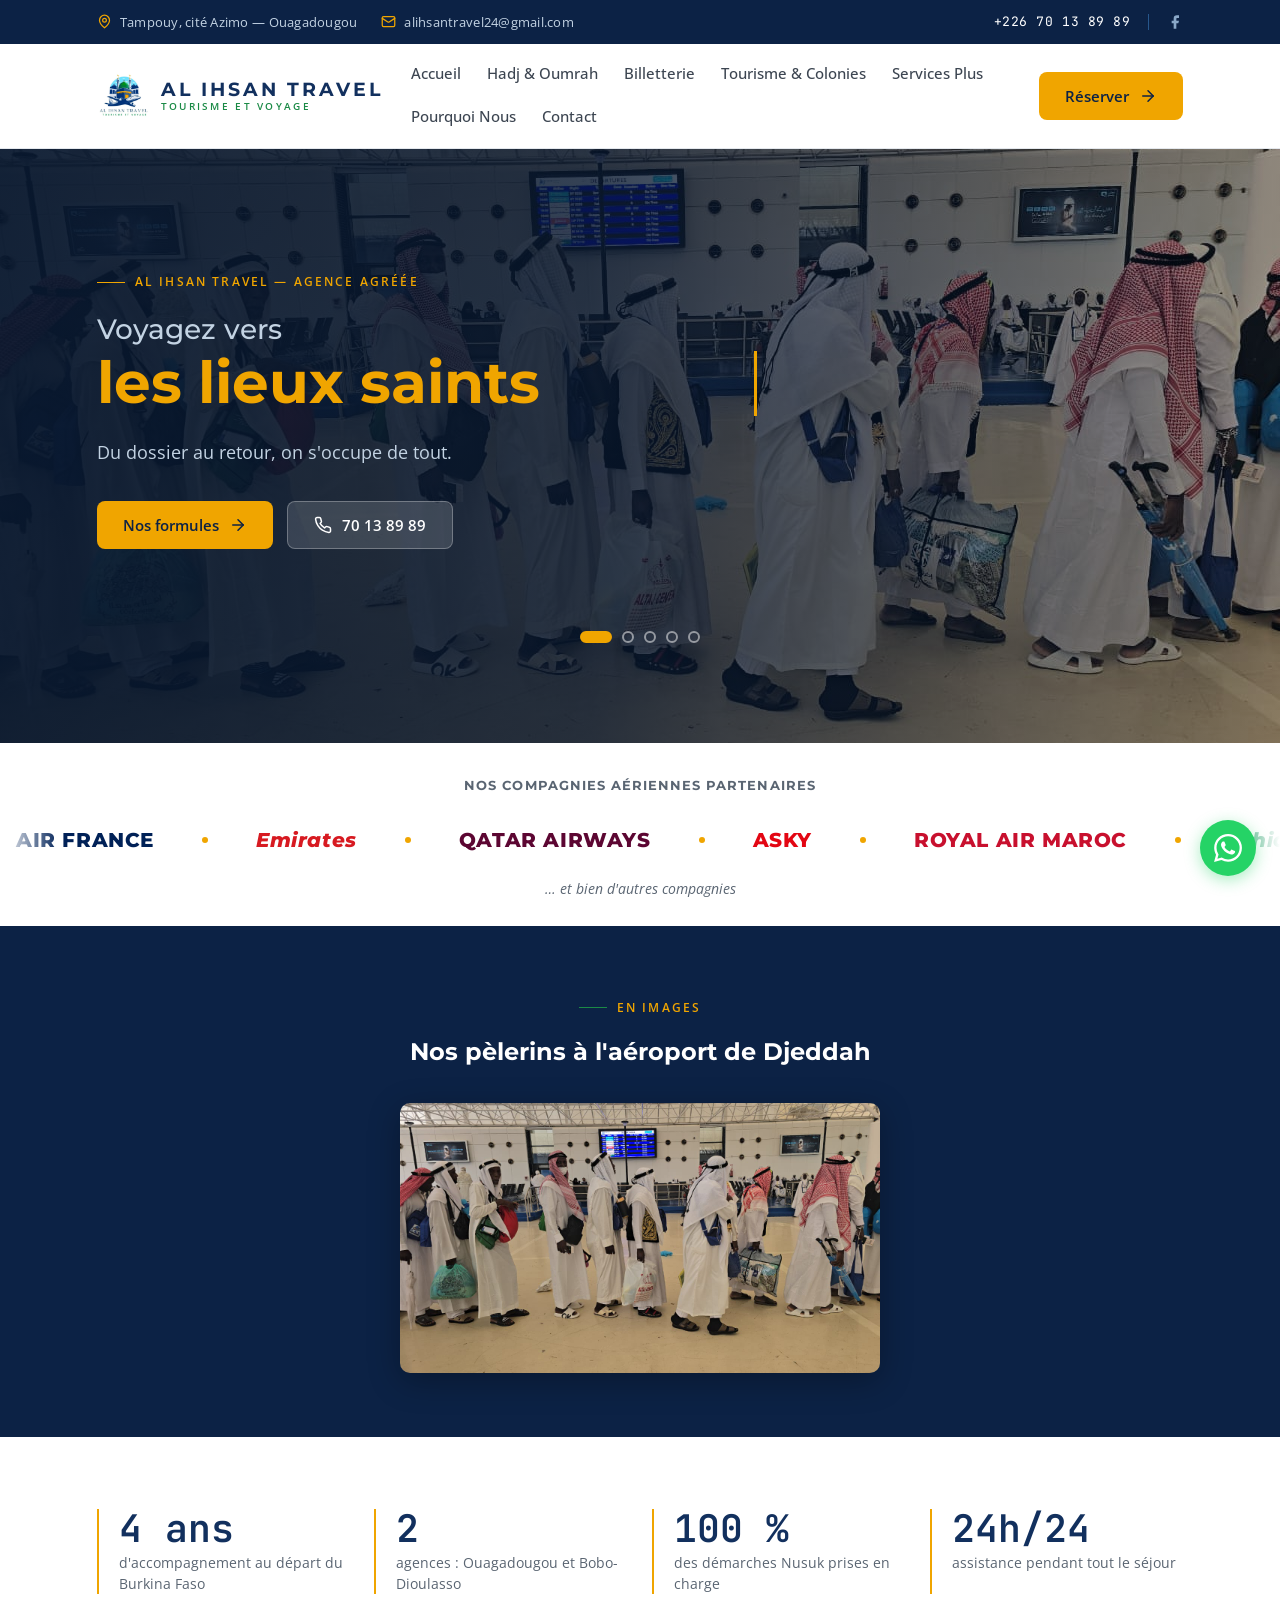
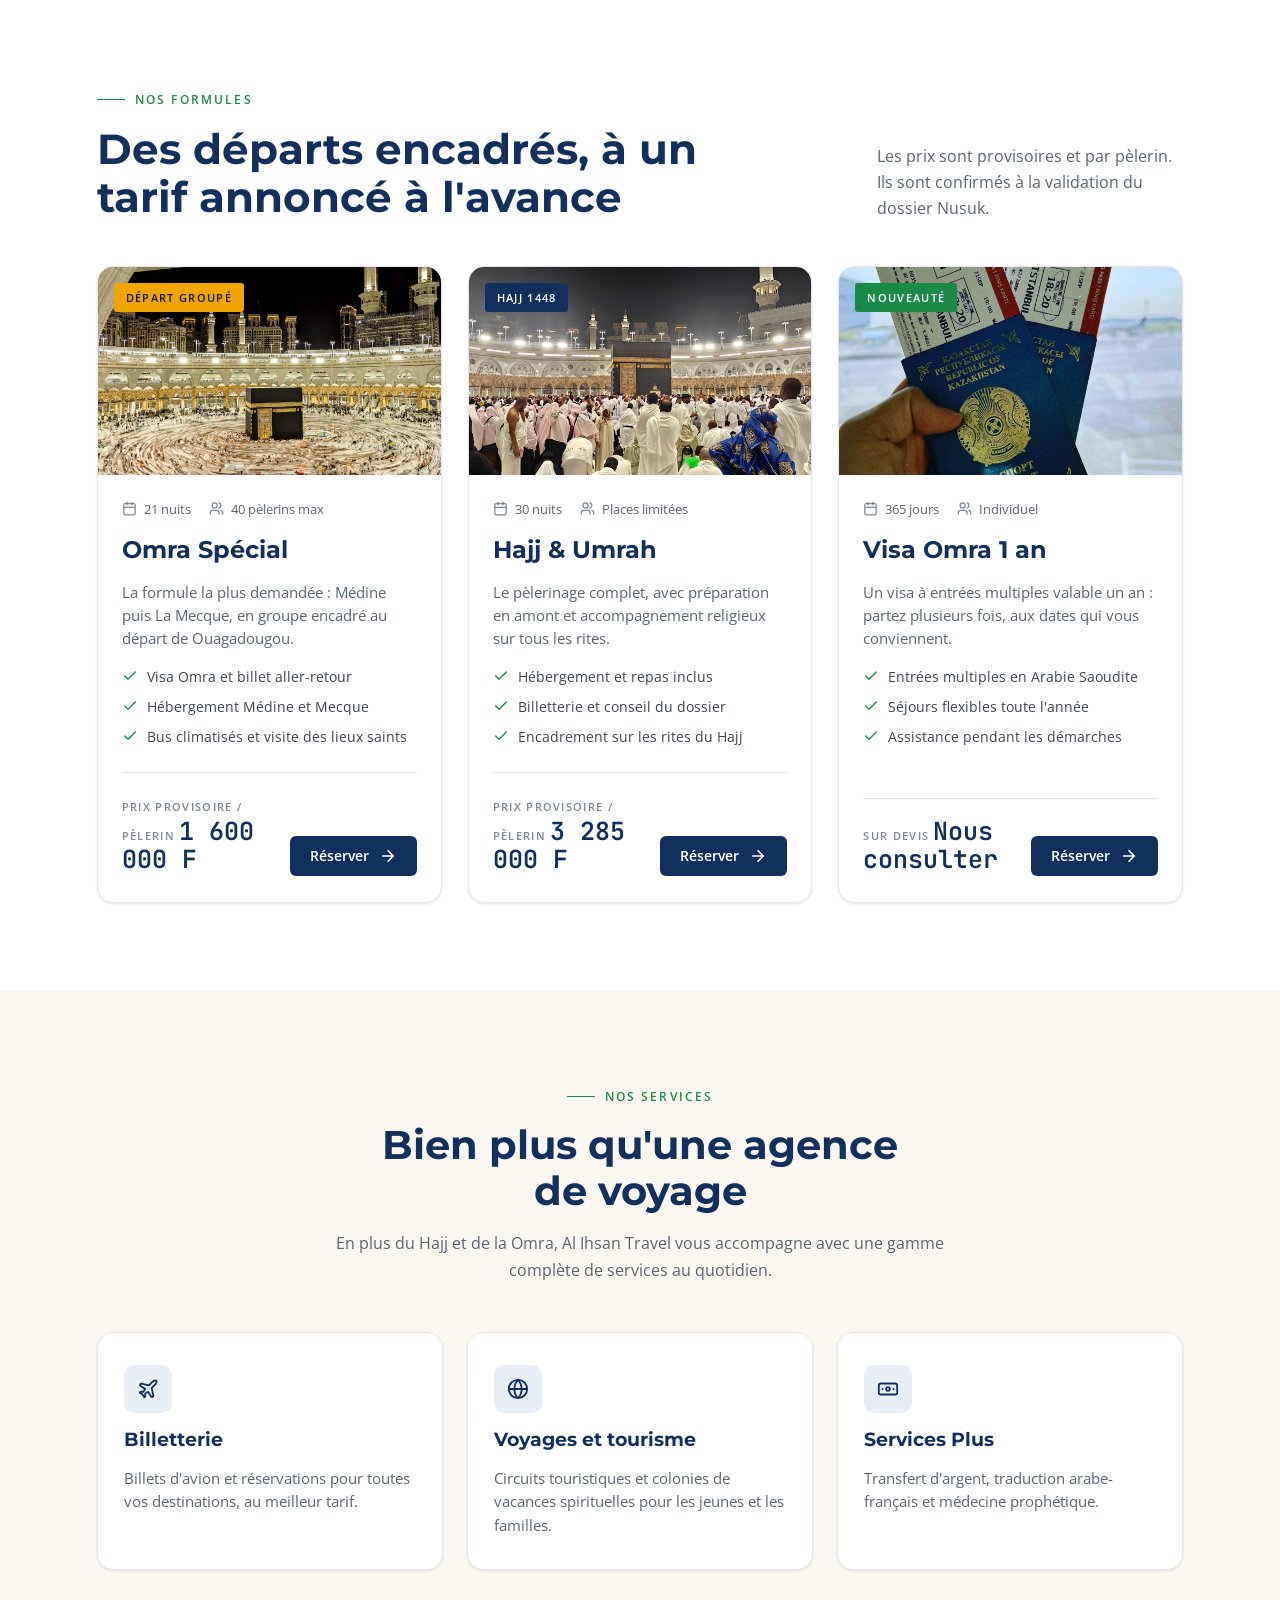
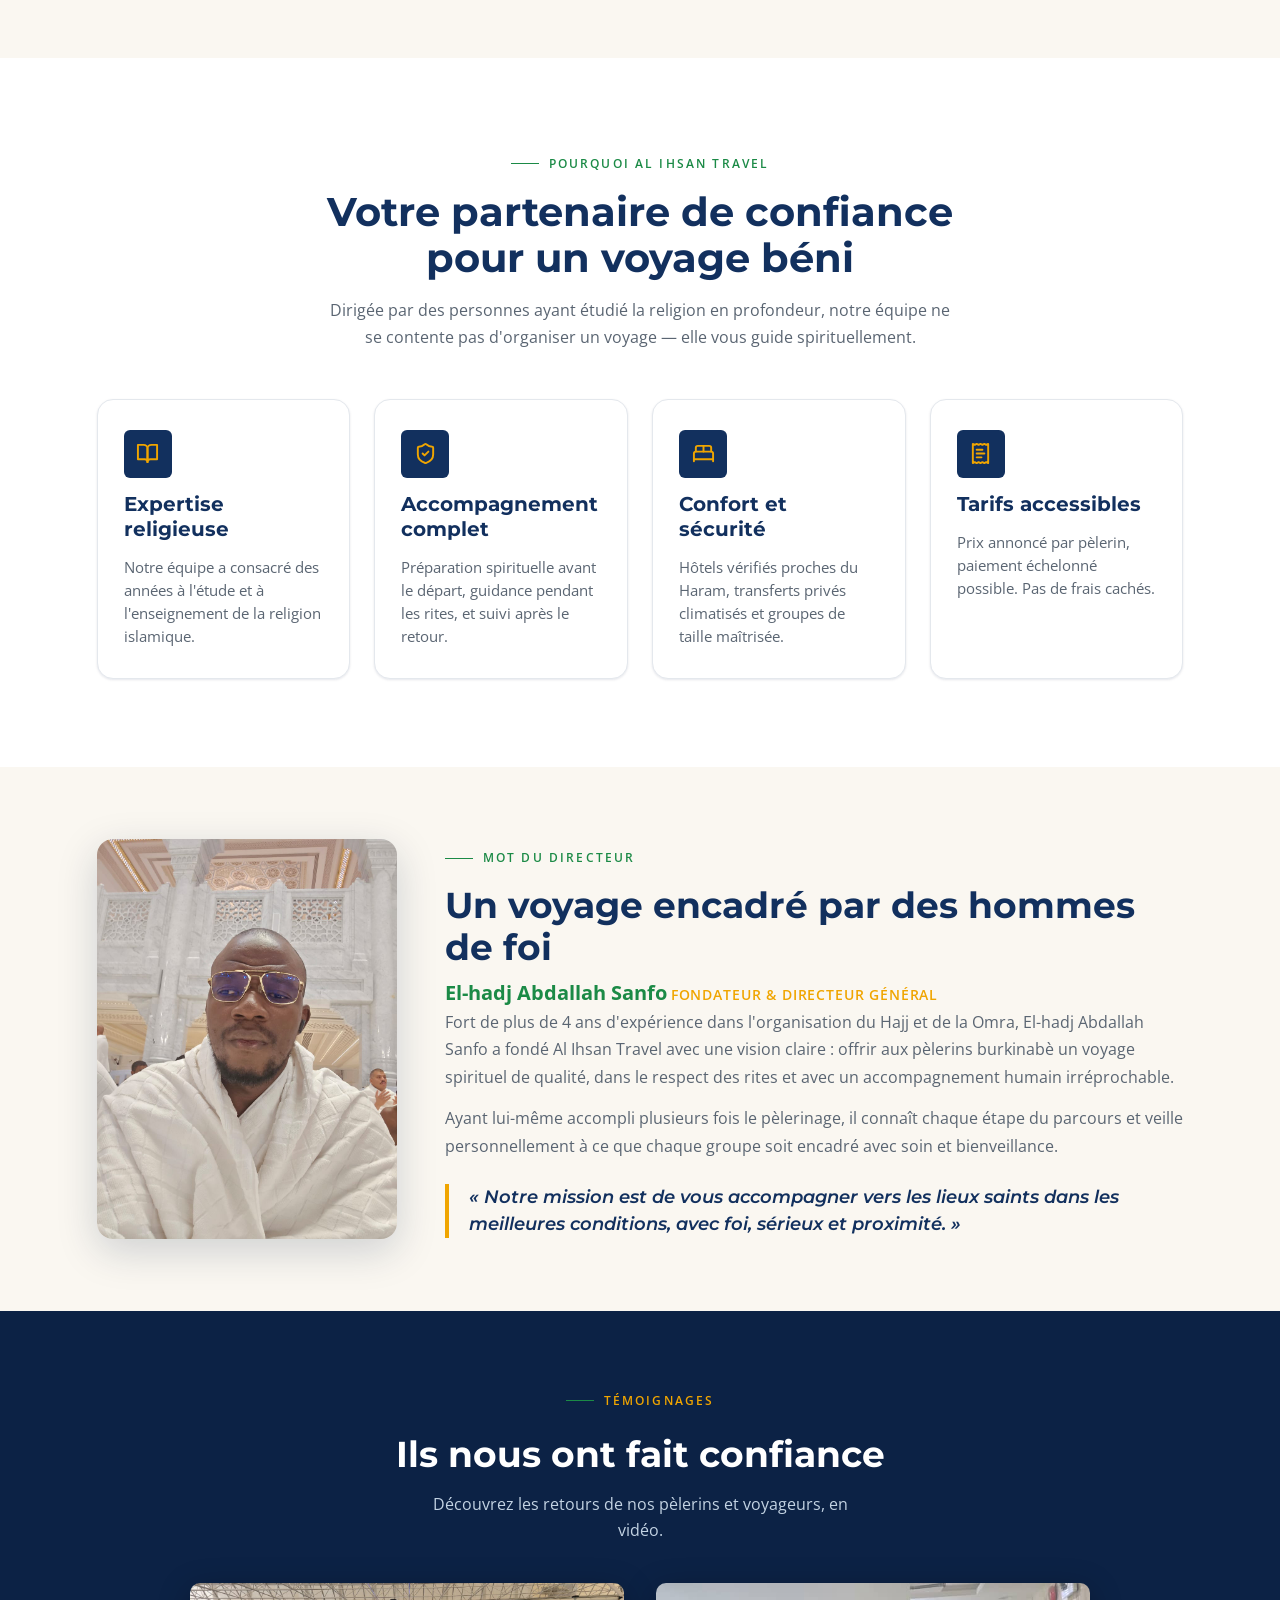
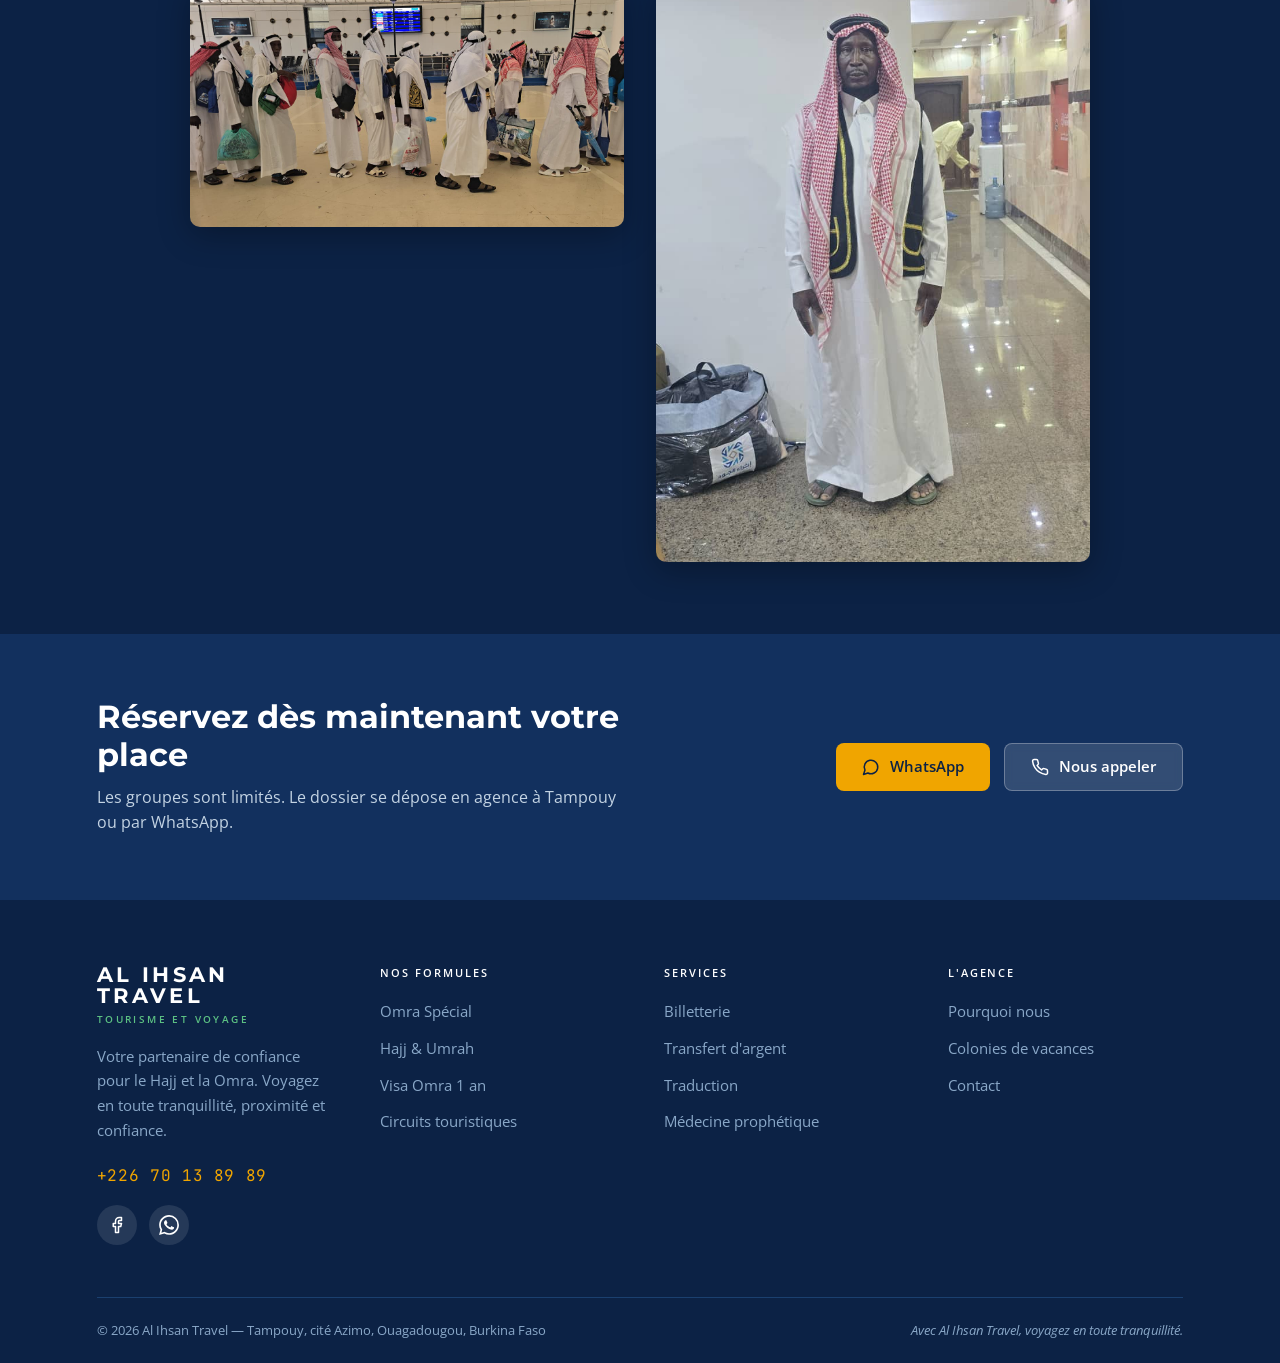
==== commit 1ad16778: "Ajout section témoignages vidéo sur la page d'accueil 2 vidéos de témoignages entre le mot du direct" ====
--- a/index.html
+++ b/index.html
@@ -16,7 +16,7 @@
   <link rel="icon" href="assets/brand/logo.jpeg" type="image/jpeg">
   <link rel="preconnect" href="https://fonts.googleapis.com">
   <link rel="preconnect" href="https://fonts.gstatic.com" crossorigin>
-  <link rel="stylesheet" href="css/styles.min.css?v=3">
+  <link rel="stylesheet" href="css/styles.min.css?v=4">
   <script type="application/ld+json">
   {
     "@context": "https://schema.org",
@@ -460,6 +460,33 @@
   </div>
 </section>
 
+<!-- ══ TÉMOIGNAGES VIDÉO ══ -->
+<section class="testimonials">
+  <div class="container">
+    <div class="testimonials__header fade-up">
+      <span class="eyebrow eyebrow--green">Témoignages</span>
+      <h2>Ils nous ont fait confiance</h2>
+      <p>Découvrez les retours de nos pèlerins et voyageurs, en vidéo.</p>
+    </div>
+    <div class="testimonials__grid">
+      <div class="testimonials__item fade-up">
+        <div class="testimonials__video">
+          <video autoplay loop muted playsinline preload="metadata" poster="assets/images/image1.jpeg">
+            <source src="assets/images/temoignage-1.mp4" type="video/mp4">
+          </video>
+        </div>
+      </div>
+      <div class="testimonials__item fade-up" data-delay="100">
+        <div class="testimonials__video">
+          <video autoplay loop muted playsinline preload="metadata" poster="assets/images/Image2.jpeg">
+            <source src="assets/images/temoignage-2.mp4" type="video/mp4">
+          </video>
+        </div>
+      </div>
+    </div>
+  </div>
+</section>
+
 <!-- ══ CTA ══ -->
 <section class="cta-banner">
   <div class="container cta-banner__inner">
--- a/css/styles.min.css
+++ b/css/styles.min.css
@@ -1 +1 @@
-@import url(https://fonts.googleapis.com/css2?family=JetBrains+Mono:wght@400;500;600;700&family=Montserrat:wght@500;600;700;800&family=Open+Sans:wght@400;500;600;700&display=swap);:root{--ai-font-display:'Montserrat',sans-serif;--ai-font-sans:'Open Sans',sans-serif;--ai-font-mono:'JetBrains Mono',monospace;--ai-navy-dark:#0C2245;--ai-navy:#12305E;--ai-green:#1B8A46;--ai-green-light:#5CC183;--ai-green-bg:#E8F7EE;--ai-gold:#F0A500;--ai-gold-dark:#B4750A;--ai-cream:#FAF7F1;--ai-cream-border:#E0D4BC;--ai-grey-body:#5A6572;--ai-grey-label:#7C8794;--ai-grey-border:#E4E8ED;--ai-grey-input:#CBD1D8;--ai-text:#262C34;--ai-text-sec:#3C4551;--ai-hero-text:#C3D3E3;--ai-footer-link:#8AA8C8;--ai-topbar-div:#27578C;--ai-footer-border:#1B406F;--ai-icon-bg:#E7EEF5;--ai-white:#FFFFFF;--ai-shadow-sm:0 1px 3px rgba(12,34,69,.07),0 1px 2px rgba(12,34,69,.04);--ai-shadow-md:0 4px 14px rgba(12,34,69,.09),0 2px 4px rgba(12,34,69,.04);--ai-shadow-lg:0 12px 32px rgba(12,34,69,.12),0 4px 8px rgba(12,34,69,.05);--ai-shadow-xl:0 24px 56px rgba(12,34,69,.16),0 8px 16px rgba(12,34,69,.06);--ai-focus:0 0 0 3px rgba(18,48,94,.18);--ai-container:1240px;--ai-gutter:clamp(28px, 6vw, 80px);--ai-radius-sm:3px;--ai-radius-md:6px;--ai-radius-lg:10px;--ai-radius-xl:16px;--ai-radius-2xl:24px}*,::after,::before{box-sizing:border-box}body{margin:0;font-family:var(--ai-font-sans);color:var(--ai-text);background:var(--ai-white);line-height:1.6;-webkit-font-smoothing:antialiased;overflow-x:hidden}img{max-width:100%;height:auto;display:block}a{color:var(--ai-navy);text-decoration:none;transition:color .2s}a:hover{color:var(--ai-green)}h1,h2,h3,h4{font-family:var(--ai-font-display);color:var(--ai-navy);margin:0}ul{list-style:none;margin:0;padding:0}p{margin:0}button,input,select,textarea{font-family:inherit}html{scroll-behavior:smooth}.skip-link{position:absolute;left:-9999px;top:0;z-index:999;background:var(--ai-gold);color:var(--ai-navy-dark);padding:8px 16px;font-weight:600}.skip-link:focus{left:8px;top:8px}.container{max-width:var(--ai-container);margin:0 auto;padding-left:var(--ai-gutter);padding-right:var(--ai-gutter)}.icon{display:inline-flex;align-items:center;justify-content:center;width:1em;height:1em;vertical-align:middle;flex-shrink:0}.icon svg{width:100%;height:100%;fill:none;stroke:currentColor;stroke-width:2;stroke-linecap:round;stroke-linejoin:round}.icon--filled svg{fill:currentColor;stroke:none}.eyebrow{display:inline-flex;align-items:center;gap:10px;font-size:12px;font-weight:600;letter-spacing:.18em;text-transform:uppercase;margin-bottom:16px}.eyebrow::before{content:'';width:28px;height:1px}.eyebrow--green{color:var(--ai-green)}.eyebrow--green::before{background-color:var(--ai-green)}.eyebrow--gold{color:var(--ai-gold)}.eyebrow--gold::before{background-color:var(--ai-gold)}.btn{display:inline-flex;align-items:center;justify-content:center;gap:10px;font-family:var(--ai-font-sans);font-weight:600;border:none;cursor:pointer;border-radius:var(--ai-radius-md);transition:background-color .2s,transform .15s,box-shadow .2s;white-space:nowrap;text-decoration:none;line-height:1}.btn:active{transform:scale(.97)}.btn .icon{font-size:18px}.btn--lg{height:48px;padding:0 26px;font-size:15px;border-radius:8px}.btn--md{height:40px;padding:0 20px;font-size:14px}.btn--accent{background-color:var(--ai-gold);color:var(--ai-navy-dark)}.btn--accent:hover{background-color:#d99400;color:var(--ai-navy-dark)}.btn--primary{background-color:var(--ai-navy);color:var(--ai-white)}.btn--primary:hover{background-color:#0e2850;color:var(--ai-white)}.btn--green{background-color:#25d366;color:var(--ai-white)}.btn--green:hover{background-color:#1fb855;color:var(--ai-white)}.btn--inverse{background-color:rgba(255,255,255,.14);color:var(--ai-white);border:1px solid rgba(255,255,255,.28);backdrop-filter:blur(4px)}.btn--inverse:hover{background-color:rgba(255,255,255,.22);color:var(--ai-white)}.btn--full{width:100%}.topbar{background-color:var(--ai-navy-dark);color:var(--ai-hero-text);font-size:13px;letter-spacing:.02em}.topbar__inner{display:flex;flex-wrap:wrap;align-items:center;justify-content:space-between;gap:8px 24px;padding-top:8px;padding-bottom:8px;min-height:44px}.topbar__left{display:flex;flex-wrap:wrap;align-items:center;gap:6px 24px;min-width:0}.topbar__item{display:flex;align-items:center;gap:8px;white-space:nowrap;color:inherit;text-decoration:none}.topbar__item .icon{font-size:15px;color:var(--ai-gold)}.topbar__right{display:flex;align-items:center;gap:18px}.topbar__phone{color:var(--ai-white);font-family:var(--ai-font-mono);font-size:13px;letter-spacing:.04em}.topbar__divider{width:1px;height:16px;background-color:var(--ai-topbar-div)}.topbar__social{display:flex;gap:10px}.topbar__social a{color:var(--ai-footer-link);display:flex;font-size:16px;transition:color .2s}.topbar__social a:hover{color:var(--ai-gold)}.header{position:sticky;top:0;z-index:60;background-color:rgba(255,255,255,.92);backdrop-filter:saturate(180%) blur(14px);-webkit-backdrop-filter:saturate(180%) blur(14px);border-bottom:1px solid var(--ai-grey-border);transition:box-shadow .3s}.header.scrolled{box-shadow:var(--ai-shadow-md)}.header__inner{display:flex;flex-wrap:nowrap;align-items:center;gap:12px 28px;padding-top:12px;padding-bottom:12px;min-height:82px}.header__logo{display:flex;align-items:center;gap:12px;flex:none}.header__logo img{width:52px;height:52px;object-fit:contain;mix-blend-mode:multiply}.header__logo-text{display:flex;flex-direction:column;gap:3px}.header__logo-name{font-family:var(--ai-font-display);font-size:19px;font-weight:700;letter-spacing:.16em;color:var(--ai-navy);line-height:1}.header__logo-sub{font-size:9.5px;font-weight:600;letter-spacing:.24em;color:var(--ai-green);line-height:1}.header__nav{display:flex;flex-wrap:wrap;align-items:center;gap:6px 26px;margin-left:auto;font-size:14.5px;font-weight:500;white-space:nowrap}.header__nav a{color:var(--ai-text-sec);padding:6px 0;border-bottom:2px solid transparent;transition:color .2s,border-color .2s}.header__nav a.active,.header__nav a:hover{color:var(--ai-navy);border-bottom-color:var(--ai-gold)}.header__cta{display:flex;align-items:center;gap:16px;flex:none}.header__hamburger{display:none;background:0 0;border:none;cursor:pointer;padding:8px;color:var(--ai-navy);font-size:28px;margin-left:auto;flex-shrink:0}.hero{position:relative;background-color:var(--ai-navy-dark);overflow:hidden}.hero__slideshow{position:absolute;inset:0}.hero__slide{position:absolute;inset:0;opacity:0;transition:opacity 1.2s ease-in-out}.hero__slide.active{opacity:1}.hero__bg{position:absolute;inset:0;width:100%;height:100%;object-fit:cover;object-position:center 38%;filter:saturate(.95) contrast(1.03)}.hero__overlay{position:absolute;inset:0;background:linear-gradient(90deg,rgba(8,24,47,.94) 0,rgba(8,24,47,.82) 46%,rgba(8,24,47,.28) 100%);z-index:2}.hero__content{position:relative;z-index:3;padding-top:clamp(72px,9vw,116px);padding-bottom:150px}.hero__dots{position:absolute;bottom:100px;left:50%;transform:translateX(-50%);display:flex;gap:10px;z-index:10}.hero__dot{width:12px;height:12px;border-radius:50%;border:2px solid rgba(255,255,255,.5);background:0 0;cursor:pointer;padding:0;transition:all .3s ease}.hero__dot.active{background:var(--ai-gold);border-color:var(--ai-gold);width:32px;border-radius:6px}.hero__text{max-width:660px;animation:aitRise .7s cubic-bezier(.16,1,.3,1) both}.hero__eyebrow{display:inline-flex;align-items:center;gap:10px;font-size:12px;font-weight:600;letter-spacing:.18em;text-transform:uppercase;color:var(--ai-gold);margin-bottom:22px}.hero__eyebrow::before{content:'';width:28px;height:1px;background-color:var(--ai-gold)}.hero h1{font-size:clamp(34px, 5.2vw, 58px);line-height:1.12;font-weight:700;color:var(--ai-white);margin-bottom:22px;text-wrap:pretty}.hero__title-animated{display:flex;flex-direction:column}.hero__title-line--top{font-size:clamp(20px, 3vw, 28px);font-weight:500;color:var(--ai-hero-text);display:block;margin-bottom:6px}.hero__title-line--main{display:inline-block;color:var(--ai-gold);border-right:3px solid var(--ai-gold);padding-right:4px;animation:hero-blink .7s step-end infinite}@keyframes hero-blink{50%{border-color:transparent}}.hero__desc{font-size:17.5px;line-height:1.68;color:var(--ai-hero-text);margin-bottom:34px;max-width:56ch}.hero__buttons{display:flex;flex-wrap:wrap;gap:14px;margin-bottom:44px}.hero__trust{display:flex;flex-wrap:wrap;gap:32px;padding-top:26px;border-top:1px solid rgba(255,255,255,.16)}.hero__trust-item{display:flex;align-items:center;gap:11px}.hero__trust-item .icon{font-size:20px;color:var(--ai-green-light)}.hero__trust-item span{font-size:14.5px;color:var(--ai-white);font-weight:500}.search-bar{position:relative;z-index:20;margin-top:-72px;padding:0 32px}.search-bar__inner{background-color:var(--ai-white);border:1px solid var(--ai-grey-border);border-radius:var(--ai-radius-xl);box-shadow:var(--ai-shadow-lg);padding:26px 24px;display:grid;grid-template-columns:repeat(auto-fit,minmax(190px,1fr));gap:22px;align-items:end;max-width:var(--ai-container);margin:0 auto}.search-bar__field{display:flex;flex-direction:column;gap:8px}.search-bar__label{font-size:11px;font-weight:600;letter-spacing:.14em;text-transform:uppercase;color:var(--ai-grey-label)}.search-bar__select-wrap{display:flex;align-items:center;gap:10px;border-bottom:1px solid var(--ai-grey-input);padding-bottom:10px}.search-bar__select-wrap .icon{font-size:18px;color:var(--ai-navy)}.search-bar__select-wrap select{border:0;outline:0;background:0 0;font-family:var(--ai-font-sans);font-size:15.5px;font-weight:500;color:var(--ai-navy);width:100%;cursor:pointer;-webkit-appearance:none;appearance:none}.stats{padding-top:72px}.stats__grid{display:grid;grid-template-columns:repeat(auto-fit,minmax(210px,1fr));gap:28px 24px}.stats__item{display:flex;flex-direction:column;gap:6px;padding-left:20px;border-left:2px solid var(--ai-gold)}.stats__value{font-family:var(--ai-font-mono);font-size:clamp(30px, 3vw, 38px);font-weight:600;color:var(--ai-navy);line-height:1}.stats__label{font-size:14px;color:var(--ai-grey-body);line-height:1.45}.packages{padding-block:88px}.packages__header{display:flex;flex-wrap:wrap;align-items:flex-end;justify-content:space-between;gap:24px 40px;margin-bottom:44px}.packages__header-left{max-width:640px}.packages__header h2{font-size:clamp(30px, 3.6vw, 42px);line-height:1.15;font-weight:700;text-wrap:pretty}.packages__header-right{font-size:15.5px;line-height:1.68;color:var(--ai-grey-body);max-width:34ch}.packages__grid{display:grid;grid-template-columns:repeat(auto-fit,minmax(292px,1fr));gap:26px}.card{display:flex;flex-direction:column;background-color:var(--ai-white);border:1px solid var(--ai-grey-border);border-radius:var(--ai-radius-xl);overflow:hidden;box-shadow:var(--ai-shadow-sm);transition:box-shadow .22s cubic-bezier(.2,.7,.25,1),transform .22s cubic-bezier(.2,.7,.25,1)}.card:hover{box-shadow:var(--ai-shadow-md);transform:translateY(-2px)}.card__img{position:relative;height:208px;overflow:hidden}.card__img img{width:100%;height:100%;object-fit:cover;filter:saturate(.95) contrast(1.03)}.card__badge{position:absolute;top:16px;left:16px;font-size:11px;font-weight:600;letter-spacing:.12em;text-transform:uppercase;padding:6px 12px;border-radius:var(--ai-radius-sm)}.card__body{padding:24px 24px 26px;display:flex;flex-direction:column;flex:1;gap:16px}.card__meta{display:flex;gap:18px;font-size:13px;color:var(--ai-grey-body)}.card__meta-item{display:flex;align-items:center;gap:7px}.card__meta-item .icon{font-size:15px;color:var(--ai-grey-label)}.card h3{font-size:24px;font-weight:700;line-height:1.22}.card__desc{font-size:14.5px;line-height:1.6;color:var(--ai-grey-body)}.card__bullets li{display:flex;align-items:flex-start;gap:9px;font-size:14px;color:var(--ai-text-sec);line-height:1.5;margin-bottom:9px}.card__bullets .icon{font-size:16px;color:var(--ai-green);margin-top:2px}.card__footer{margin-top:auto;padding-top:20px;border-top:1px solid var(--ai-grey-border);display:flex;align-items:flex-end;justify-content:space-between;gap:14px}.card__price-label{font-size:11px;font-weight:600;letter-spacing:.12em;text-transform:uppercase;color:var(--ai-grey-label)}.card__price{font-family:var(--ai-font-mono);font-size:25px;font-weight:600;color:var(--ai-navy);line-height:1}.includes{background-color:var(--ai-cream);border-top:1px solid #efe7d6;border-bottom:1px solid #efe7d6}.includes__inner{padding-block:88px;display:grid;grid-template-columns:repeat(auto-fit,minmax(320px,1fr));gap:48px;align-items:start}.includes__text h2{font-size:clamp(29px, 3.5vw, 40px);line-height:1.15;font-weight:700;margin-bottom:20px;text-wrap:pretty}.includes__text p{font-size:16px;line-height:1.68;color:var(--ai-grey-body);margin-bottom:28px;max-width:46ch}.includes__assist{display:inline-flex;align-items:center;gap:12px;background-color:var(--ai-white);border:1px solid var(--ai-cream-border);border-radius:var(--ai-radius-lg);padding:14px 18px}.includes__assist .icon{font-size:22px;color:var(--ai-green)}.includes__assist span{font-size:14.5px;color:var(--ai-text-sec)}.includes__assist strong{color:var(--ai-navy)}.includes__grid{display:grid;grid-template-columns:repeat(auto-fit,minmax(240px,1fr));gap:1px;background-color:var(--ai-cream-border);border:1px solid var(--ai-cream-border);border-radius:var(--ai-radius-xl);overflow:hidden}.includes__item{background-color:var(--ai-white);padding:26px 24px;display:flex;flex-direction:column;gap:12px}.includes__icon{width:42px;height:42px;border-radius:var(--ai-radius-md);background-color:var(--ai-icon-bg);display:flex;align-items:center;justify-content:center}.includes__icon .icon{font-size:21px;color:var(--ai-navy)}.includes__item-title{font-size:16px;font-weight:600;color:var(--ai-navy);line-height:1.3}.includes__item-desc{font-size:14px;color:var(--ai-grey-body);line-height:1.55}.visa{position:relative;background-color:var(--ai-navy-dark);overflow:hidden}.visa__inner{padding-block:92px;display:grid;grid-template-columns:repeat(auto-fit,minmax(320px,1fr));gap:56px;align-items:center}.visa h2{font-size:clamp(32px, 3.8vw, 44px);line-height:1.12;font-weight:700;color:var(--ai-white);margin-bottom:8px}.visa__subtitle{font-family:var(--ai-font-display);font-size:26px;font-weight:600;letter-spacing:.06em;color:var(--ai-green-light);margin-bottom:22px}.visa__desc{font-size:16.5px;line-height:1.68;color:var(--ai-hero-text);margin-bottom:32px;max-width:52ch}.visa__points{display:grid;grid-template-columns:repeat(auto-fit,minmax(230px,1fr));gap:14px 32px;margin-bottom:34px}.visa__point{display:flex;align-items:flex-start;gap:11px}.visa__point .icon{font-size:19px;color:var(--ai-green-light);margin-top:2px}.visa__point span{font-size:15px;color:var(--ai-white);line-height:1.5}.visa__notice{display:flex;align-items:flex-start;gap:12px;border:1px solid var(--ai-topbar-div);border-radius:var(--ai-radius-lg);padding:16px 18px;max-width:62ch;margin-bottom:30px}.visa__notice .icon{font-size:20px;color:var(--ai-gold);margin-top:1px}.visa__notice span{font-size:13.5px;line-height:1.6;color:var(--ai-hero-text)}.visa__image{position:relative}.visa__image img{width:100%;height:460px;object-fit:cover;border-radius:180px 180px var(--ai-radius-xl) var(--ai-radius-xl);filter:saturate(.95) contrast(1.03)}.visa__badge{position:absolute;left:0;bottom:24px;background-color:var(--ai-white);border-radius:12px;box-shadow:var(--ai-shadow-lg);padding:16px 20px;display:flex;align-items:center;gap:14px}.visa__badge-number{font-family:var(--ai-font-mono);font-size:30px;font-weight:600;color:var(--ai-green);line-height:1}.visa__badge-text{font-size:13px;line-height:1.35;color:var(--ai-text-sec)}.visa__badge-text strong{color:var(--ai-navy)}.extra-services{padding-block:88px;background-color:var(--ai-cream)}.extra-services__header{text-align:center;max-width:640px;margin:0 auto 48px}.extra-services__header h2{font-size:clamp(29px, 3.5vw, 40px);line-height:1.15;font-weight:700;margin-bottom:16px;text-wrap:pretty}.extra-services__header p{font-size:16px;line-height:1.68;color:var(--ai-grey-body)}.extra-services__grid{display:grid;grid-template-columns:repeat(auto-fit,minmax(280px,1fr));gap:24px}.extra-services__card{background-color:var(--ai-white);border:1px solid var(--ai-grey-border);border-radius:var(--ai-radius-xl);padding:32px 26px;display:flex;flex-direction:column;gap:12px;box-shadow:var(--ai-shadow-sm);transition:box-shadow .22s,transform .22s}.extra-services__card:hover{box-shadow:var(--ai-shadow-md);transform:translateY(-2px)}.extra-services__icon{display:flex;align-items:center;justify-content:center;width:48px;height:48px;border-radius:var(--ai-radius-lg);background-color:var(--ai-icon-bg);color:var(--ai-navy);font-size:22px}.extra-services__card h3{font-size:19px;font-weight:700;color:var(--ai-navy);margin:0}.extra-services__card p{font-size:14.5px;line-height:1.6;color:var(--ai-grey-body);margin:0}.why{padding-block:88px}.why__header{text-align:center;max-width:640px;margin:0 auto 48px}.why__header h2{font-size:clamp(29px, 3.5vw, 40px);line-height:1.15;font-weight:700;margin-bottom:16px;text-wrap:pretty}.why__header p{font-size:16px;line-height:1.68;color:var(--ai-grey-body)}.why__grid{display:grid;grid-template-columns:repeat(auto-fit,minmax(238px,1fr));gap:24px}.why__card{background-color:var(--ai-white);border:1px solid var(--ai-grey-border);border-radius:var(--ai-radius-xl);padding:30px 26px;display:flex;flex-direction:column;gap:14px;box-shadow:var(--ai-shadow-sm);transition:box-shadow .22s cubic-bezier(.2,.7,.25,1),transform .22s cubic-bezier(.2,.7,.25,1)}.why__card:hover{box-shadow:var(--ai-shadow-md);transform:translateY(-2px)}.why__card-icon{width:48px;height:48px;border-radius:var(--ai-radius-md);background-color:var(--ai-navy);display:flex;align-items:center;justify-content:center}.why__card-icon .icon{font-size:23px;color:var(--ai-gold)}.why__card-title{font-family:var(--ai-font-display);font-size:20px;font-weight:700;color:var(--ai-navy);line-height:1.25}.why__card-desc{font-size:14.5px;color:var(--ai-grey-body);line-height:1.6}.steps{background-color:var(--ai-cream);border-top:1px solid #efe7d6}.steps__inner{padding-block:80px}.steps h2{font-size:34px;font-weight:700;margin-bottom:44px}.steps__grid{display:grid;grid-template-columns:repeat(auto-fit,minmax(230px,1fr));gap:32px 28px}.steps__item{display:flex;flex-direction:column;gap:12px;padding-top:22px;border-top:2px solid var(--ai-cream-border)}.steps__number{font-family:var(--ai-font-mono);font-size:13px;font-weight:600;letter-spacing:.12em;color:var(--ai-gold-dark)}.steps__title{font-size:18px;font-weight:600;color:var(--ai-navy);line-height:1.3}.steps__desc{font-size:14.5px;color:var(--ai-grey-body);line-height:1.6}.gallery{padding-block:88px}.gallery__header{display:flex;flex-wrap:wrap;align-items:flex-end;justify-content:space-between;gap:16px 40px;margin-bottom:40px}.gallery__header h2{font-size:clamp(29px, 3.5vw, 40px);line-height:1.15;font-weight:700}.gallery__hint{font-size:14px;color:var(--ai-grey-label);white-space:nowrap}.gallery__grid{display:grid;grid-template-columns:repeat(auto-fill,minmax(150px,1fr));gap:16px}.gallery__item{border:0;padding:0;cursor:pointer;background-color:var(--ai-grey-border);border-radius:12px;overflow:hidden;aspect-ratio:3/4;display:block;position:relative}.gallery__item img{width:100%;height:100%;object-fit:cover;display:block;transition:transform .34s cubic-bezier(.2,.7,.25,1)}.gallery__item:hover img{transform:scale(1.05)}.gallery__item::after{content:'';position:absolute;inset:0;background:linear-gradient(180deg,transparent 50%,rgba(15,29,51,.35) 100%);pointer-events:none}.cta-banner{background-color:var(--ai-navy)}.cta-banner__inner{padding-block:64px;display:flex;align-items:center;justify-content:space-between;gap:48px;flex-wrap:wrap}.cta-banner__text{max-width:60ch}.cta-banner__text h2{font-size:32px;font-weight:700;color:var(--ai-white);margin-bottom:10px;line-height:1.2}.cta-banner__text p{font-size:16px;color:var(--ai-hero-text);line-height:1.6}.cta-banner__buttons{display:flex;gap:14px;flex-wrap:wrap}.contact{padding-block:88px}.contact__inner{display:grid;grid-template-columns:repeat(auto-fit,minmax(330px,1fr));gap:48px}.contact__info h2{font-size:clamp(28px, 3.3vw, 38px);line-height:1.15;font-weight:700;margin-bottom:32px}.contact__cards{display:flex;flex-direction:column;gap:18px}.contact__card{border:1px solid var(--ai-grey-border);border-radius:var(--ai-radius-xl);padding:24px;display:flex;gap:16px;background-color:var(--ai-white)}.contact__card-icon{width:42px;height:42px;flex:none;border-radius:var(--ai-radius-md);display:flex;align-items:center;justify-content:center}.contact__card-icon--blue{background-color:var(--ai-icon-bg)}.contact__card-icon--blue .icon{font-size:20px;color:var(--ai-navy)}.contact__card-icon--green{background-color:var(--ai-green-bg)}.contact__card-icon--green .icon{font-size:20px;color:var(--ai-green)}.contact__card-body{display:flex;flex-direction:column;gap:6px}.contact__card-title{font-size:17px;font-weight:600;color:var(--ai-navy)}.contact__card-text{font-size:14.5px;color:var(--ai-grey-body);line-height:1.55;text-decoration:none}a.contact__card-text:hover{text-decoration:underline}.contact__map{margin-top:24px}.contact__map iframe{display:block}.contact__card-phone{font-family:var(--ai-font-mono);font-size:15px;color:var(--ai-navy);letter-spacing:.03em}.contact__form{background-color:var(--ai-cream);border:1px solid var(--ai-cream-border);border-radius:var(--ai-radius-2xl);padding:36px}.contact__form h3{font-size:24px;font-weight:700;margin-bottom:8px}.contact__form>p{font-size:14.5px;color:var(--ai-grey-body);margin-bottom:26px;line-height:1.6}.contact__form-grid{display:grid;grid-template-columns:repeat(auto-fit,minmax(180px,1fr));gap:18px}.form__group{display:flex;flex-direction:column;gap:7px}.form__group--full{grid-column:1/-1}.form__label{font-size:11px;font-weight:600;letter-spacing:.14em;text-transform:uppercase;color:var(--ai-grey-label)}.form__input,.form__select{height:46px;padding:0 14px;border:1px solid var(--ai-cream-border);border-radius:var(--ai-radius-md);background-color:var(--ai-white);font-size:15px;color:var(--ai-text);outline:0;transition:border-color .2s,box-shadow .2s}.form__input:focus,.form__select:focus,.form__textarea:focus{border-color:var(--ai-navy);box-shadow:var(--ai-focus)}.form__select{cursor:pointer;-webkit-appearance:none;appearance:none;background-image:url("data:image/svg+xml,%3Csvg xmlns='http://www.w3.org/2000/svg' width='12' height='12' viewBox='0 0 24 24' fill='none' stroke='%237C8794' stroke-width='2'%3E%3Cpath d='m6 9 6 6 6-6'/%3E%3C/svg%3E");background-repeat:no-repeat;background-position:right 14px center;padding-right:36px}.form__input[type=number],.form__input[type=tel]{font-family:var(--ai-font-mono)}.form__textarea{padding:12px 14px;border:1px solid var(--ai-cream-border);border-radius:var(--ai-radius-md);background-color:var(--ai-white);font-size:15px;color:var(--ai-text);outline:0;resize:vertical;font-family:var(--ai-font-sans);transition:border-color .2s,box-shadow .2s}.contact__form-submit{margin-top:24px}.footer{background-color:var(--ai-navy-dark);color:var(--ai-hero-text)}.footer__top{padding-top:64px;display:grid;grid-template-columns:repeat(auto-fit,minmax(210px,1fr));gap:40px 48px}.footer__brand{display:flex;flex-direction:column}.footer__brand-name{font-family:var(--ai-font-display);font-size:21px;font-weight:700;letter-spacing:.16em;color:var(--ai-white);line-height:1}.footer__brand-sub{font-size:10px;font-weight:600;letter-spacing:.24em;color:var(--ai-green-light);margin-top:5px}.footer__brand-desc{font-size:14.5px;line-height:1.7;color:var(--ai-footer-link);margin:18px 0 20px;max-width:40ch}.footer__brand-phone{font-family:var(--ai-font-mono);font-size:16px;color:var(--ai-gold);letter-spacing:.04em}.footer__social{display:flex;gap:12px;margin-top:16px}.footer__social a{display:flex;align-items:center;justify-content:center;width:40px;height:40px;border-radius:50%;background:rgba(255,255,255,.1);color:var(--ai-white);font-size:18px;transition:background .2s,color .2s}.footer__social a:hover{background:var(--ai-gold);color:var(--ai-navy-dark)}.footer__col-title{display:block;font-size:11px;font-weight:600;letter-spacing:.18em;text-transform:uppercase;color:var(--ai-white);margin-bottom:18px}.footer__col li{margin-bottom:11px}.footer__col a{font-size:14.5px;color:var(--ai-footer-link);transition:color .2s}.footer__col a:hover{color:var(--ai-gold)}.footer__bottom{margin-top:52px;padding:22px 0;border-top:1px solid var(--ai-footer-border);display:flex;flex-wrap:wrap;align-items:center;justify-content:space-between;gap:8px 24px;font-size:13px;color:var(--ai-footer-link)}.footer__slogan{font-style:italic}.lightbox{position:fixed;inset:0;z-index:200;background-color:rgba(8,24,47,.86);backdrop-filter:blur(2px);display:flex;align-items:center;justify-content:center;padding:48px;cursor:zoom-out;opacity:0;visibility:hidden;transition:opacity .3s,visibility .3s}.lightbox.active{opacity:1;visibility:visible}.lightbox img{max-width:90%;max-height:90%;border-radius:var(--ai-radius-xl);box-shadow:var(--ai-shadow-xl)}.whatsapp-fab{position:fixed;bottom:24px;right:24px;z-index:80;width:56px;height:56px;border-radius:50%;background-color:#25d366;color:var(--ai-white);display:flex;align-items:center;justify-content:center;box-shadow:0 4px 16px rgba(37,211,102,.4);transition:transform .2s,box-shadow .2s}.whatsapp-fab:hover{transform:scale(1.08);box-shadow:0 6px 24px rgba(37,211,102,.5);color:var(--ai-white)}.whatsapp-fab svg{width:28px;height:28px;fill:currentColor}.scroll-top{position:fixed;bottom:90px;right:24px;z-index:80;width:44px;height:44px;border-radius:50%;background-color:var(--ai-white);border:1px solid var(--ai-grey-border);display:flex;align-items:center;justify-content:center;cursor:pointer;box-shadow:var(--ai-shadow-sm);opacity:0;visibility:hidden;transition:opacity .3s,visibility .3s,transform .2s}.scroll-top.visible{opacity:1;visibility:visible}.scroll-top:hover{transform:translateY(-2px);box-shadow:var(--ai-shadow-md)}.scroll-top svg{width:20px;height:20px}.scroll-top__progress{position:absolute;inset:0}.mobile-nav{position:fixed;inset:0;z-index:100;opacity:0;visibility:hidden;transition:opacity .3s,visibility .3s}.mobile-nav.active{opacity:1;visibility:visible}.mobile-nav__panel{position:absolute;inset:0;width:100%;height:100%;background-color:var(--ai-navy-dark);display:flex;flex-direction:column;transform:translateX(100%);transition:transform .3s cubic-bezier(.2,.7,.25,1)}.mobile-nav.active .mobile-nav__panel{transform:translateX(0)}.mobile-nav__header{display:flex;align-items:center;justify-content:space-between;padding:14px 24px;background-color:var(--ai-navy)}.mobile-nav__logo{display:flex;align-items:center;gap:12px;text-decoration:none}.mobile-nav__logo img{width:42px;height:42px;object-fit:contain;border-radius:6px}.mobile-nav__logo-text{display:flex;flex-direction:column;gap:2px}.mobile-nav__logo-name{font-family:var(--ai-font-display);font-size:16px;font-weight:700;letter-spacing:.14em;color:var(--ai-white);line-height:1}.mobile-nav__logo-sub{font-size:9px;font-weight:600;letter-spacing:.2em;color:var(--ai-green-light);line-height:1}.mobile-nav__close{background:0 0;border:none;cursor:pointer;padding:8px;color:var(--ai-white);font-size:28px}.mobile-nav__links{flex:1;display:flex;flex-direction:column;padding:20px 0;overflow-y:auto}.mobile-nav__links a{display:block;padding:18px 28px;font-size:15px;font-weight:700;color:var(--ai-white);text-transform:uppercase;letter-spacing:.06em;border-bottom:1px solid rgba(255,255,255,.07);text-decoration:none;transition:color .2s}.mobile-nav__links a.active,.mobile-nav__links a:hover{color:var(--ai-gold)}.mobile-nav__footer{padding:20px 24px 28px;display:flex;align-items:center;gap:14px}.mobile-nav__cta{flex:1;display:flex;align-items:center;justify-content:center;gap:10px;background:linear-gradient(135deg,var(--ai-gold) 0,#e09000 100%);color:var(--ai-navy-dark);font-family:var(--ai-font-mono);font-weight:700;font-size:16px;padding:16px 20px;border-radius:50px;text-decoration:none;line-height:1}.mobile-nav__cta .icon{font-size:20px}.mobile-nav__wa{width:52px;height:52px;border-radius:50%;background-color:#25d366;display:flex;align-items:center;justify-content:center;flex-shrink:0;text-decoration:none}.mobile-nav__wa svg{width:26px;height:26px;fill:var(--ai-white)}@keyframes aitRise{from{opacity:0;transform:translateY(14px)}to{opacity:1;transform:none}}@keyframes aitKenBurns{0%{transform:scale(1)}100%{transform:scale(1.08)}}.fade-up{opacity:0;transform:translateY(32px);transition:opacity .7s cubic-bezier(.16,1,.3,1),transform .7s cubic-bezier(.16,1,.3,1)}.fade-up.visible{opacity:1;transform:none}.fade-left{opacity:0;transform:translateX(-40px);transition:opacity .7s cubic-bezier(.16,1,.3,1),transform .7s cubic-bezier(.16,1,.3,1)}.fade-left.visible{opacity:1;transform:none}.fade-right{opacity:0;transform:translateX(40px);transition:opacity .7s cubic-bezier(.16,1,.3,1),transform .7s cubic-bezier(.16,1,.3,1)}.fade-right.visible{opacity:1;transform:none}.scale-in{opacity:0;transform:scale(.88);transition:opacity .7s cubic-bezier(.16,1,.3,1),transform .7s cubic-bezier(.16,1,.3,1)}.scale-in.visible{opacity:1;transform:none}.hero__slide.active .hero__bg{animation:aitKenBurns 18s ease-in-out alternate infinite;transform-origin:center 38%}.card__img img{transition:transform .5s cubic-bezier(.16,1,.3,1)}.card:hover .card__img img{transform:scale(1.06)}.extra-services__card{transition:box-shadow .3s,transform .3s cubic-bezier(.16,1,.3,1)}.extra-services__card:hover{box-shadow:var(--ai-shadow-lg);transform:translateY(-6px)}.extra-services__card:hover .extra-services__icon{background-color:var(--ai-navy);color:var(--ai-gold);transition:background-color .3s,color .3s}.why__card{transition:box-shadow .3s cubic-bezier(.16,1,.3,1),transform .3s cubic-bezier(.16,1,.3,1)}.why__card:hover{box-shadow:var(--ai-shadow-lg);transform:translateY(-6px)}.btn{transition:background-color .25s,transform .2s cubic-bezier(.16,1,.3,1),box-shadow .25s}.btn:hover{transform:translateY(-2px);box-shadow:var(--ai-shadow-md)}.btn:active{transform:translateY(0) scale(.97)}.stats__value{font-variant-numeric:tabular-nums}.gallery__item{overflow:hidden;border-radius:var(--ai-radius-lg)}.gallery__item img{transition:transform .45s cubic-bezier(.16,1,.3,1)}.gallery__item:hover img{transform:scale(1.08)}@media (prefers-reduced-motion:reduce){.fade-left,.fade-right,.fade-up,.scale-in{opacity:1;transform:none;transition:none}.hero__text{animation:none}.hero__slide.active .hero__bg{animation:none}.hero__slide{transition:none}.card__img img,.gallery__item img{transition:none}}.page-hero{background-color:var(--ai-navy-dark);padding:110px 0 50px;text-align:center;position:relative;overflow:hidden}.page-hero::before{content:'';position:absolute;inset:0;background:radial-gradient(ellipse at 30% 50%,rgba(18,48,94,.5) 0,transparent 70%)}.page-hero .container{position:relative;z-index:1}.page-hero .eyebrow{justify-content:center}.page-hero h1{font-size:clamp(28px, 4vw, 42px);color:var(--ai-white);margin-bottom:14px;line-height:1.15}.page-hero p{font-size:17px;color:var(--ai-hero-text);max-width:56ch;margin:0 auto;line-height:1.65}.service-intro{padding-block:72px}.service-intro__inner{display:grid;grid-template-columns:repeat(auto-fit,minmax(320px,1fr));gap:48px;align-items:center}.service-intro__text h2{font-size:clamp(26px, 3.2vw, 36px);line-height:1.18;font-weight:700;margin-bottom:18px}.service-intro__text p{font-size:16px;line-height:1.7;color:var(--ai-grey-body);margin-bottom:16px;max-width:52ch}.service-intro__image{border-radius:var(--ai-radius-xl);overflow:hidden}.service-intro__image img{width:100%;height:360px;object-fit:cover}.service-intro__list{list-style:none;padding:0;margin-top:20px;display:flex;flex-direction:column;gap:12px}.service-intro__list li{display:flex;align-items:center;gap:10px;font-size:15px;color:var(--ai-grey-body)}.service-intro__list li .icon{color:var(--ai-green);flex-shrink:0}.service-features{padding-block:72px;background-color:var(--ai-cream)}.service-features__header{text-align:center;max-width:640px;margin:0 auto 44px}.service-features__header h2{font-size:clamp(26px, 3.2vw, 36px);line-height:1.18;font-weight:700;margin-bottom:14px}.service-features__header p{font-size:16px;line-height:1.68;color:var(--ai-grey-body)}.service-features__grid{display:grid;grid-template-columns:repeat(auto-fit,minmax(250px,1fr));gap:24px}.partners{padding:32px 0 24px;background:var(--ai-white);overflow:hidden}.partners__title{display:block;text-align:center;font-family:var(--ai-font-display);font-size:13px;font-weight:700;text-transform:uppercase;letter-spacing:.08em;color:var(--ai-grey-body);margin-bottom:20px}.partners__more{font-size:14px;font-style:italic;color:var(--ai-grey-body)}.marquee{overflow:hidden;position:relative}.marquee::after,.marquee::before{content:'';position:absolute;top:0;bottom:0;width:60px;z-index:2;pointer-events:none}.marquee::before{left:0;background:linear-gradient(to right,var(--ai-white),transparent)}.marquee::after{right:0;background:linear-gradient(to left,var(--ai-white),transparent)}.marquee__track{display:flex;align-items:center;gap:32px;width:max-content;animation:marquee-scroll 25s linear infinite}.marquee__item{font-family:var(--ai-font-display);font-size:20px;font-weight:800;letter-spacing:.03em;white-space:nowrap;padding:8px 16px}.marquee__item--airfrance{color:#002157}.marquee__item--emirates{color:#d71a21;font-style:italic}.marquee__item--qatar{color:#5c0632}.marquee__item--asky{color:#e30613}.marquee__item--ram{color:#c8102e}.marquee__item--ethiopian{color:#008751;font-style:italic}.marquee__item--turkish{color:#e81932}.marquee__dot{width:6px;height:6px;border-radius:50%;background-color:var(--ai-gold);flex-shrink:0}@keyframes marquee-scroll{0%{transform:translateX(0)}100%{transform:translateX(-50%)}}.video-section{padding-block:64px;background-color:var(--ai-navy-dark)}.video-section__header{text-align:center;margin-bottom:32px}.video-section__header h2{color:#fff}.video-section__header .eyebrow--green{color:var(--ai-gold)}.video-section__wrapper{max-width:480px;margin:0 auto;border-radius:var(--ai-radius-lg);overflow:hidden;box-shadow:0 8px 32px rgba(0,0,0,.3)}.video-section__wrapper video{display:block;width:100%;height:auto}.director{padding-block:72px;background-color:var(--ai-cream)}.director__inner{display:grid;grid-template-columns:300px 1fr;gap:48px;align-items:center}.director__photo{position:relative}.director__photo img{width:100%;height:400px;object-fit:cover;border-radius:16px;box-shadow:0 12px 40px rgba(12,34,69,.18)}.director__photo::after{content:'';position:absolute;inset:12px -12px -12px 12px;border:3px solid var(--ai-gold);border-radius:16px;z-index:-1}.director__text h2{font-size:clamp(26px, 3.2vw, 36px);line-height:1.18;font-weight:700;margin-bottom:8px}.director__text .director__name{font-size:20px;font-weight:700;color:var(--ai-green);margin-bottom:4px}.director__text .director__role{font-size:14px;font-weight:600;color:var(--ai-gold);text-transform:uppercase;letter-spacing:.06em;margin-bottom:20px}.director__text p{font-size:16px;line-height:1.72;color:var(--ai-grey-body);margin-bottom:14px}.director__text blockquote{font-family:var(--ai-font-display);font-size:18px;font-weight:600;font-style:italic;color:var(--ai-navy);line-height:1.5;border-left:4px solid var(--ai-gold);padding-left:20px;margin:24px 0 0}@media (max-width:768px){.topbar__item--email{display:none}.topbar__social{display:flex}.topbar__divider{display:none}.header__nav{display:none}.header__cta .btn{display:none}.header__hamburger{display:block}.header__inner{min-height:64px}.header__logo img{width:42px;height:42px}.header__logo-name{font-size:16px}.hero__content{padding-top:56px;padding-bottom:120px}.hero h1{font-size:30px}.hero__desc{font-size:15.5px}.hero__trust{gap:18px}.search-bar{padding:0 16px;margin-top:-56px}.search-bar__inner{padding:20px 18px;grid-template-columns:1fr;gap:18px}.packages__grid{grid-template-columns:1fr}.includes__inner{grid-template-columns:1fr}.includes__grid{grid-template-columns:1fr}.visa__inner{grid-template-columns:1fr}.visa__image img{height:320px;border-radius:100px 100px var(--ai-radius-xl) var(--ai-radius-xl)}.extra-services{padding-block:64px}.extra-services__grid{grid-template-columns:1fr 1fr}.why__grid{grid-template-columns:repeat(auto-fit,minmax(200px,1fr))}.steps__grid{grid-template-columns:1fr 1fr}.gallery__grid{grid-template-columns:repeat(auto-fill,minmax(120px,1fr));gap:12px}.cta-banner__inner{text-align:center;justify-content:center}.cta-banner__text{text-align:center}.cta-banner__buttons{justify-content:center}.cta-banner__text h2{font-size:26px}.contact__inner{grid-template-columns:1fr}.contact__form{padding:24px}.contact__form-grid{grid-template-columns:1fr}.footer__top{grid-template-columns:1fr;gap:32px}.footer__bottom{flex-direction:column;text-align:center}.page-hero{padding:90px 0 40px}.service-intro__inner{grid-template-columns:1fr}.service-intro__image img{height:280px}.director__inner{grid-template-columns:1fr;text-align:center;gap:32px}.director__photo img{height:320px;max-width:280px;margin:0 auto}.director__photo::after{inset:10px -10px -10px 10px}.director__text blockquote{text-align:left}.service-features__grid{grid-template-columns:1fr}}@media (max-width:480px){:root{--ai-gutter:20px}.hero h1{font-size:26px}.hero__buttons{flex-direction:column}.hero__trust{flex-direction:column;gap:14px}.stats__grid{grid-template-columns:1fr 1fr}.steps__grid{grid-template-columns:1fr}.extra-services__grid{grid-template-columns:1fr}.card h3{font-size:20px}.card__price{font-size:22px}.cta-banner__text h2{font-size:22px}.page-hero h1{font-size:24px}}@media (prefers-reduced-motion:reduce){*,::after,::before{animation-duration:0s!important;animation-iteration-count:1!important;transition-duration:0s!important}html{scroll-behavior:auto}}+@import url(https://fonts.googleapis.com/css2?family=JetBrains+Mono:wght@400;500;600;700&family=Montserrat:wght@500;600;700;800&family=Open+Sans:wght@400;500;600;700&display=swap);:root{--ai-font-display:'Montserrat',sans-serif;--ai-font-sans:'Open Sans',sans-serif;--ai-font-mono:'JetBrains Mono',monospace;--ai-navy-dark:#0C2245;--ai-navy:#12305E;--ai-green:#1B8A46;--ai-green-light:#5CC183;--ai-green-bg:#E8F7EE;--ai-gold:#F0A500;--ai-gold-dark:#B4750A;--ai-cream:#FAF7F1;--ai-cream-border:#E0D4BC;--ai-grey-body:#5A6572;--ai-grey-label:#7C8794;--ai-grey-border:#E4E8ED;--ai-grey-input:#CBD1D8;--ai-text:#262C34;--ai-text-sec:#3C4551;--ai-hero-text:#C3D3E3;--ai-footer-link:#8AA8C8;--ai-topbar-div:#27578C;--ai-footer-border:#1B406F;--ai-icon-bg:#E7EEF5;--ai-white:#FFFFFF;--ai-shadow-sm:0 1px 3px rgba(12,34,69,.07),0 1px 2px rgba(12,34,69,.04);--ai-shadow-md:0 4px 14px rgba(12,34,69,.09),0 2px 4px rgba(12,34,69,.04);--ai-shadow-lg:0 12px 32px rgba(12,34,69,.12),0 4px 8px rgba(12,34,69,.05);--ai-shadow-xl:0 24px 56px rgba(12,34,69,.16),0 8px 16px rgba(12,34,69,.06);--ai-focus:0 0 0 3px rgba(18,48,94,.18);--ai-container:1240px;--ai-gutter:clamp(28px, 6vw, 80px);--ai-radius-sm:3px;--ai-radius-md:6px;--ai-radius-lg:10px;--ai-radius-xl:16px;--ai-radius-2xl:24px}*,::after,::before{box-sizing:border-box}body{margin:0;font-family:var(--ai-font-sans);color:var(--ai-text);background:var(--ai-white);line-height:1.6;-webkit-font-smoothing:antialiased;overflow-x:hidden}img{max-width:100%;height:auto;display:block}a{color:var(--ai-navy);text-decoration:none;transition:color .2s}a:hover{color:var(--ai-green)}h1,h2,h3,h4{font-family:var(--ai-font-display);color:var(--ai-navy);margin:0}ul{list-style:none;margin:0;padding:0}p{margin:0}button,input,select,textarea{font-family:inherit}html{scroll-behavior:smooth}.skip-link{position:absolute;left:-9999px;top:0;z-index:999;background:var(--ai-gold);color:var(--ai-navy-dark);padding:8px 16px;font-weight:600}.skip-link:focus{left:8px;top:8px}.container{max-width:var(--ai-container);margin:0 auto;padding-left:var(--ai-gutter);padding-right:var(--ai-gutter)}.icon{display:inline-flex;align-items:center;justify-content:center;width:1em;height:1em;vertical-align:middle;flex-shrink:0}.icon svg{width:100%;height:100%;fill:none;stroke:currentColor;stroke-width:2;stroke-linecap:round;stroke-linejoin:round}.icon--filled svg{fill:currentColor;stroke:none}.eyebrow{display:inline-flex;align-items:center;gap:10px;font-size:12px;font-weight:600;letter-spacing:.18em;text-transform:uppercase;margin-bottom:16px}.eyebrow::before{content:'';width:28px;height:1px}.eyebrow--green{color:var(--ai-green)}.eyebrow--green::before{background-color:var(--ai-green)}.eyebrow--gold{color:var(--ai-gold)}.eyebrow--gold::before{background-color:var(--ai-gold)}.btn{display:inline-flex;align-items:center;justify-content:center;gap:10px;font-family:var(--ai-font-sans);font-weight:600;border:none;cursor:pointer;border-radius:var(--ai-radius-md);transition:background-color .2s,transform .15s,box-shadow .2s;white-space:nowrap;text-decoration:none;line-height:1}.btn:active{transform:scale(.97)}.btn .icon{font-size:18px}.btn--lg{height:48px;padding:0 26px;font-size:15px;border-radius:8px}.btn--md{height:40px;padding:0 20px;font-size:14px}.btn--accent{background-color:var(--ai-gold);color:var(--ai-navy-dark)}.btn--accent:hover{background-color:#d99400;color:var(--ai-navy-dark)}.btn--primary{background-color:var(--ai-navy);color:var(--ai-white)}.btn--primary:hover{background-color:#0e2850;color:var(--ai-white)}.btn--green{background-color:#25d366;color:var(--ai-white)}.btn--green:hover{background-color:#1fb855;color:var(--ai-white)}.btn--inverse{background-color:rgba(255,255,255,.14);color:var(--ai-white);border:1px solid rgba(255,255,255,.28);backdrop-filter:blur(4px)}.btn--inverse:hover{background-color:rgba(255,255,255,.22);color:var(--ai-white)}.btn--full{width:100%}.topbar{background-color:var(--ai-navy-dark);color:var(--ai-hero-text);font-size:13px;letter-spacing:.02em}.topbar__inner{display:flex;flex-wrap:wrap;align-items:center;justify-content:space-between;gap:8px 24px;padding-top:8px;padding-bottom:8px;min-height:44px}.topbar__left{display:flex;flex-wrap:wrap;align-items:center;gap:6px 24px;min-width:0}.topbar__item{display:flex;align-items:center;gap:8px;white-space:nowrap;color:inherit;text-decoration:none}.topbar__item .icon{font-size:15px;color:var(--ai-gold)}.topbar__right{display:flex;align-items:center;gap:18px}.topbar__phone{color:var(--ai-white);font-family:var(--ai-font-mono);font-size:13px;letter-spacing:.04em}.topbar__divider{width:1px;height:16px;background-color:var(--ai-topbar-div)}.topbar__social{display:flex;gap:10px}.topbar__social a{color:var(--ai-footer-link);display:flex;font-size:16px;transition:color .2s}.topbar__social a:hover{color:var(--ai-gold)}.header{position:sticky;top:0;z-index:60;background-color:rgba(255,255,255,.92);backdrop-filter:saturate(180%) blur(14px);-webkit-backdrop-filter:saturate(180%) blur(14px);border-bottom:1px solid var(--ai-grey-border);transition:box-shadow .3s}.header.scrolled{box-shadow:var(--ai-shadow-md)}.header__inner{display:flex;flex-wrap:nowrap;align-items:center;gap:12px 28px;padding-top:12px;padding-bottom:12px;min-height:82px}.header__logo{display:flex;align-items:center;gap:12px;flex:none}.header__logo img{width:52px;height:52px;object-fit:contain;mix-blend-mode:multiply}.header__logo-text{display:flex;flex-direction:column;gap:3px}.header__logo-name{font-family:var(--ai-font-display);font-size:19px;font-weight:700;letter-spacing:.16em;color:var(--ai-navy);line-height:1}.header__logo-sub{font-size:9.5px;font-weight:600;letter-spacing:.24em;color:var(--ai-green);line-height:1}.header__nav{display:flex;flex-wrap:wrap;align-items:center;gap:6px 26px;margin-left:auto;font-size:14.5px;font-weight:500;white-space:nowrap}.header__nav a{color:var(--ai-text-sec);padding:6px 0;border-bottom:2px solid transparent;transition:color .2s,border-color .2s}.header__nav a.active,.header__nav a:hover{color:var(--ai-navy);border-bottom-color:var(--ai-gold)}.header__cta{display:flex;align-items:center;gap:16px;flex:none}.header__hamburger{display:none;background:0 0;border:none;cursor:pointer;padding:8px;color:var(--ai-navy);font-size:28px;margin-left:auto;flex-shrink:0}.hero{position:relative;background-color:var(--ai-navy-dark);overflow:hidden}.hero__slideshow{position:absolute;inset:0}.hero__slide{position:absolute;inset:0;opacity:0;transition:opacity 1.2s ease-in-out}.hero__slide.active{opacity:1}.hero__bg{position:absolute;inset:0;width:100%;height:100%;object-fit:cover;object-position:center 38%;filter:saturate(.95) contrast(1.03)}.hero__overlay{position:absolute;inset:0;background:linear-gradient(90deg,rgba(8,24,47,.94) 0,rgba(8,24,47,.82) 46%,rgba(8,24,47,.28) 100%);z-index:2}.hero__content{position:relative;z-index:3;padding-top:clamp(72px,9vw,116px);padding-bottom:150px}.hero__dots{position:absolute;bottom:100px;left:50%;transform:translateX(-50%);display:flex;gap:10px;z-index:10}.hero__dot{width:12px;height:12px;border-radius:50%;border:2px solid rgba(255,255,255,.5);background:0 0;cursor:pointer;padding:0;transition:all .3s ease}.hero__dot.active{background:var(--ai-gold);border-color:var(--ai-gold);width:32px;border-radius:6px}.hero__text{max-width:660px;animation:aitRise .7s cubic-bezier(.16,1,.3,1) both}.hero__eyebrow{display:inline-flex;align-items:center;gap:10px;font-size:12px;font-weight:600;letter-spacing:.18em;text-transform:uppercase;color:var(--ai-gold);margin-bottom:22px}.hero__eyebrow::before{content:'';width:28px;height:1px;background-color:var(--ai-gold)}.hero h1{font-size:clamp(34px, 5.2vw, 58px);line-height:1.12;font-weight:700;color:var(--ai-white);margin-bottom:22px;text-wrap:pretty}.hero__title-animated{display:flex;flex-direction:column}.hero__title-line--top{font-size:clamp(20px, 3vw, 28px);font-weight:500;color:var(--ai-hero-text);display:block;margin-bottom:6px}.hero__title-line--main{display:inline-block;color:var(--ai-gold);border-right:3px solid var(--ai-gold);padding-right:4px;animation:hero-blink .7s step-end infinite}@keyframes hero-blink{50%{border-color:transparent}}.hero__desc{font-size:17.5px;line-height:1.68;color:var(--ai-hero-text);margin-bottom:34px;max-width:56ch}.hero__buttons{display:flex;flex-wrap:wrap;gap:14px;margin-bottom:44px}.hero__trust{display:flex;flex-wrap:wrap;gap:32px;padding-top:26px;border-top:1px solid rgba(255,255,255,.16)}.hero__trust-item{display:flex;align-items:center;gap:11px}.hero__trust-item .icon{font-size:20px;color:var(--ai-green-light)}.hero__trust-item span{font-size:14.5px;color:var(--ai-white);font-weight:500}.search-bar{position:relative;z-index:20;margin-top:-72px;padding:0 32px}.search-bar__inner{background-color:var(--ai-white);border:1px solid var(--ai-grey-border);border-radius:var(--ai-radius-xl);box-shadow:var(--ai-shadow-lg);padding:26px 24px;display:grid;grid-template-columns:repeat(auto-fit,minmax(190px,1fr));gap:22px;align-items:end;max-width:var(--ai-container);margin:0 auto}.search-bar__field{display:flex;flex-direction:column;gap:8px}.search-bar__label{font-size:11px;font-weight:600;letter-spacing:.14em;text-transform:uppercase;color:var(--ai-grey-label)}.search-bar__select-wrap{display:flex;align-items:center;gap:10px;border-bottom:1px solid var(--ai-grey-input);padding-bottom:10px}.search-bar__select-wrap .icon{font-size:18px;color:var(--ai-navy)}.search-bar__select-wrap select{border:0;outline:0;background:0 0;font-family:var(--ai-font-sans);font-size:15.5px;font-weight:500;color:var(--ai-navy);width:100%;cursor:pointer;-webkit-appearance:none;appearance:none}.stats{padding-top:72px}.stats__grid{display:grid;grid-template-columns:repeat(auto-fit,minmax(210px,1fr));gap:28px 24px}.stats__item{display:flex;flex-direction:column;gap:6px;padding-left:20px;border-left:2px solid var(--ai-gold)}.stats__value{font-family:var(--ai-font-mono);font-size:clamp(30px, 3vw, 38px);font-weight:600;color:var(--ai-navy);line-height:1}.stats__label{font-size:14px;color:var(--ai-grey-body);line-height:1.45}.packages{padding-block:88px}.packages__header{display:flex;flex-wrap:wrap;align-items:flex-end;justify-content:space-between;gap:24px 40px;margin-bottom:44px}.packages__header-left{max-width:640px}.packages__header h2{font-size:clamp(30px, 3.6vw, 42px);line-height:1.15;font-weight:700;text-wrap:pretty}.packages__header-right{font-size:15.5px;line-height:1.68;color:var(--ai-grey-body);max-width:34ch}.packages__grid{display:grid;grid-template-columns:repeat(auto-fit,minmax(292px,1fr));gap:26px}.card{display:flex;flex-direction:column;background-color:var(--ai-white);border:1px solid var(--ai-grey-border);border-radius:var(--ai-radius-xl);overflow:hidden;box-shadow:var(--ai-shadow-sm);transition:box-shadow .22s cubic-bezier(.2,.7,.25,1),transform .22s cubic-bezier(.2,.7,.25,1)}.card:hover{box-shadow:var(--ai-shadow-md);transform:translateY(-2px)}.card__img{position:relative;height:208px;overflow:hidden}.card__img img{width:100%;height:100%;object-fit:cover;filter:saturate(.95) contrast(1.03)}.card__badge{position:absolute;top:16px;left:16px;font-size:11px;font-weight:600;letter-spacing:.12em;text-transform:uppercase;padding:6px 12px;border-radius:var(--ai-radius-sm)}.card__body{padding:24px 24px 26px;display:flex;flex-direction:column;flex:1;gap:16px}.card__meta{display:flex;gap:18px;font-size:13px;color:var(--ai-grey-body)}.card__meta-item{display:flex;align-items:center;gap:7px}.card__meta-item .icon{font-size:15px;color:var(--ai-grey-label)}.card h3{font-size:24px;font-weight:700;line-height:1.22}.card__desc{font-size:14.5px;line-height:1.6;color:var(--ai-grey-body)}.card__bullets li{display:flex;align-items:flex-start;gap:9px;font-size:14px;color:var(--ai-text-sec);line-height:1.5;margin-bottom:9px}.card__bullets .icon{font-size:16px;color:var(--ai-green);margin-top:2px}.card__footer{margin-top:auto;padding-top:20px;border-top:1px solid var(--ai-grey-border);display:flex;align-items:flex-end;justify-content:space-between;gap:14px}.card__price-label{font-size:11px;font-weight:600;letter-spacing:.12em;text-transform:uppercase;color:var(--ai-grey-label)}.card__price{font-family:var(--ai-font-mono);font-size:25px;font-weight:600;color:var(--ai-navy);line-height:1}.includes{background-color:var(--ai-cream);border-top:1px solid #efe7d6;border-bottom:1px solid #efe7d6}.includes__inner{padding-block:88px;display:grid;grid-template-columns:repeat(auto-fit,minmax(320px,1fr));gap:48px;align-items:start}.includes__text h2{font-size:clamp(29px, 3.5vw, 40px);line-height:1.15;font-weight:700;margin-bottom:20px;text-wrap:pretty}.includes__text p{font-size:16px;line-height:1.68;color:var(--ai-grey-body);margin-bottom:28px;max-width:46ch}.includes__assist{display:inline-flex;align-items:center;gap:12px;background-color:var(--ai-white);border:1px solid var(--ai-cream-border);border-radius:var(--ai-radius-lg);padding:14px 18px}.includes__assist .icon{font-size:22px;color:var(--ai-green)}.includes__assist span{font-size:14.5px;color:var(--ai-text-sec)}.includes__assist strong{color:var(--ai-navy)}.includes__grid{display:grid;grid-template-columns:repeat(auto-fit,minmax(240px,1fr));gap:1px;background-color:var(--ai-cream-border);border:1px solid var(--ai-cream-border);border-radius:var(--ai-radius-xl);overflow:hidden}.includes__item{background-color:var(--ai-white);padding:26px 24px;display:flex;flex-direction:column;gap:12px}.includes__icon{width:42px;height:42px;border-radius:var(--ai-radius-md);background-color:var(--ai-icon-bg);display:flex;align-items:center;justify-content:center}.includes__icon .icon{font-size:21px;color:var(--ai-navy)}.includes__item-title{font-size:16px;font-weight:600;color:var(--ai-navy);line-height:1.3}.includes__item-desc{font-size:14px;color:var(--ai-grey-body);line-height:1.55}.visa{position:relative;background-color:var(--ai-navy-dark);overflow:hidden}.visa__inner{padding-block:92px;display:grid;grid-template-columns:repeat(auto-fit,minmax(320px,1fr));gap:56px;align-items:center}.visa h2{font-size:clamp(32px, 3.8vw, 44px);line-height:1.12;font-weight:700;color:var(--ai-white);margin-bottom:8px}.visa__subtitle{font-family:var(--ai-font-display);font-size:26px;font-weight:600;letter-spacing:.06em;color:var(--ai-green-light);margin-bottom:22px}.visa__desc{font-size:16.5px;line-height:1.68;color:var(--ai-hero-text);margin-bottom:32px;max-width:52ch}.visa__points{display:grid;grid-template-columns:repeat(auto-fit,minmax(230px,1fr));gap:14px 32px;margin-bottom:34px}.visa__point{display:flex;align-items:flex-start;gap:11px}.visa__point .icon{font-size:19px;color:var(--ai-green-light);margin-top:2px}.visa__point span{font-size:15px;color:var(--ai-white);line-height:1.5}.visa__notice{display:flex;align-items:flex-start;gap:12px;border:1px solid var(--ai-topbar-div);border-radius:var(--ai-radius-lg);padding:16px 18px;max-width:62ch;margin-bottom:30px}.visa__notice .icon{font-size:20px;color:var(--ai-gold);margin-top:1px}.visa__notice span{font-size:13.5px;line-height:1.6;color:var(--ai-hero-text)}.visa__image{position:relative}.visa__image img{width:100%;height:460px;object-fit:cover;border-radius:180px 180px var(--ai-radius-xl) var(--ai-radius-xl);filter:saturate(.95) contrast(1.03)}.visa__badge{position:absolute;left:0;bottom:24px;background-color:var(--ai-white);border-radius:12px;box-shadow:var(--ai-shadow-lg);padding:16px 20px;display:flex;align-items:center;gap:14px}.visa__badge-number{font-family:var(--ai-font-mono);font-size:30px;font-weight:600;color:var(--ai-green);line-height:1}.visa__badge-text{font-size:13px;line-height:1.35;color:var(--ai-text-sec)}.visa__badge-text strong{color:var(--ai-navy)}.extra-services{padding-block:88px;background-color:var(--ai-cream)}.extra-services__header{text-align:center;max-width:640px;margin:0 auto 48px}.extra-services__header h2{font-size:clamp(29px, 3.5vw, 40px);line-height:1.15;font-weight:700;margin-bottom:16px;text-wrap:pretty}.extra-services__header p{font-size:16px;line-height:1.68;color:var(--ai-grey-body)}.extra-services__grid{display:grid;grid-template-columns:repeat(auto-fit,minmax(280px,1fr));gap:24px}.extra-services__card{background-color:var(--ai-white);border:1px solid var(--ai-grey-border);border-radius:var(--ai-radius-xl);padding:32px 26px;display:flex;flex-direction:column;gap:12px;box-shadow:var(--ai-shadow-sm);transition:box-shadow .22s,transform .22s}.extra-services__card:hover{box-shadow:var(--ai-shadow-md);transform:translateY(-2px)}.extra-services__icon{display:flex;align-items:center;justify-content:center;width:48px;height:48px;border-radius:var(--ai-radius-lg);background-color:var(--ai-icon-bg);color:var(--ai-navy);font-size:22px}.extra-services__card h3{font-size:19px;font-weight:700;color:var(--ai-navy);margin:0}.extra-services__card p{font-size:14.5px;line-height:1.6;color:var(--ai-grey-body);margin:0}.why{padding-block:88px}.why__header{text-align:center;max-width:640px;margin:0 auto 48px}.why__header h2{font-size:clamp(29px, 3.5vw, 40px);line-height:1.15;font-weight:700;margin-bottom:16px;text-wrap:pretty}.why__header p{font-size:16px;line-height:1.68;color:var(--ai-grey-body)}.why__grid{display:grid;grid-template-columns:repeat(auto-fit,minmax(238px,1fr));gap:24px}.why__card{background-color:var(--ai-white);border:1px solid var(--ai-grey-border);border-radius:var(--ai-radius-xl);padding:30px 26px;display:flex;flex-direction:column;gap:14px;box-shadow:var(--ai-shadow-sm);transition:box-shadow .22s cubic-bezier(.2,.7,.25,1),transform .22s cubic-bezier(.2,.7,.25,1)}.why__card:hover{box-shadow:var(--ai-shadow-md);transform:translateY(-2px)}.why__card-icon{width:48px;height:48px;border-radius:var(--ai-radius-md);background-color:var(--ai-navy);display:flex;align-items:center;justify-content:center}.why__card-icon .icon{font-size:23px;color:var(--ai-gold)}.why__card-title{font-family:var(--ai-font-display);font-size:20px;font-weight:700;color:var(--ai-navy);line-height:1.25}.why__card-desc{font-size:14.5px;color:var(--ai-grey-body);line-height:1.6}.steps{background-color:var(--ai-cream);border-top:1px solid #efe7d6}.steps__inner{padding-block:80px}.steps h2{font-size:34px;font-weight:700;margin-bottom:44px}.steps__grid{display:grid;grid-template-columns:repeat(auto-fit,minmax(230px,1fr));gap:32px 28px}.steps__item{display:flex;flex-direction:column;gap:12px;padding-top:22px;border-top:2px solid var(--ai-cream-border)}.steps__number{font-family:var(--ai-font-mono);font-size:13px;font-weight:600;letter-spacing:.12em;color:var(--ai-gold-dark)}.steps__title{font-size:18px;font-weight:600;color:var(--ai-navy);line-height:1.3}.steps__desc{font-size:14.5px;color:var(--ai-grey-body);line-height:1.6}.gallery{padding-block:88px}.gallery__header{display:flex;flex-wrap:wrap;align-items:flex-end;justify-content:space-between;gap:16px 40px;margin-bottom:40px}.gallery__header h2{font-size:clamp(29px, 3.5vw, 40px);line-height:1.15;font-weight:700}.gallery__hint{font-size:14px;color:var(--ai-grey-label);white-space:nowrap}.gallery__grid{display:grid;grid-template-columns:repeat(auto-fill,minmax(150px,1fr));gap:16px}.gallery__item{border:0;padding:0;cursor:pointer;background-color:var(--ai-grey-border);border-radius:12px;overflow:hidden;aspect-ratio:3/4;display:block;position:relative}.gallery__item img{width:100%;height:100%;object-fit:cover;display:block;transition:transform .34s cubic-bezier(.2,.7,.25,1)}.gallery__item:hover img{transform:scale(1.05)}.gallery__item::after{content:'';position:absolute;inset:0;background:linear-gradient(180deg,transparent 50%,rgba(15,29,51,.35) 100%);pointer-events:none}.testimonials{padding-block:72px;background-color:var(--ai-navy-dark)}.testimonials__header{text-align:center;margin-bottom:40px}.testimonials__header h2{color:#fff;font-size:clamp(26px, 3.2vw, 36px);font-weight:700;margin-bottom:8px}.testimonials__header p{color:var(--ai-hero-text);font-size:16px;max-width:50ch;margin-inline:auto}.testimonials__header .eyebrow--green{color:var(--ai-gold)}.testimonials__grid{display:grid;grid-template-columns:repeat(2,1fr);gap:32px;max-width:900px;margin-inline:auto}.testimonials__video{border-radius:var(--ai-radius-lg);overflow:hidden;box-shadow:0 8px 32px rgba(0,0,0,.3)}.testimonials__video video{display:block;width:100%;height:auto}@media (max-width:768px){.testimonials__grid{grid-template-columns:1fr;max-width:400px}}.cta-banner{background-color:var(--ai-navy)}.cta-banner__inner{padding-block:64px;display:flex;align-items:center;justify-content:space-between;gap:48px;flex-wrap:wrap}.cta-banner__text{max-width:60ch}.cta-banner__text h2{font-size:32px;font-weight:700;color:var(--ai-white);margin-bottom:10px;line-height:1.2}.cta-banner__text p{font-size:16px;color:var(--ai-hero-text);line-height:1.6}.cta-banner__buttons{display:flex;gap:14px;flex-wrap:wrap}.contact{padding-block:88px}.contact__inner{display:grid;grid-template-columns:repeat(auto-fit,minmax(330px,1fr));gap:48px}.contact__info h2{font-size:clamp(28px, 3.3vw, 38px);line-height:1.15;font-weight:700;margin-bottom:32px}.contact__cards{display:flex;flex-direction:column;gap:18px}.contact__card{border:1px solid var(--ai-grey-border);border-radius:var(--ai-radius-xl);padding:24px;display:flex;gap:16px;background-color:var(--ai-white)}.contact__card-icon{width:42px;height:42px;flex:none;border-radius:var(--ai-radius-md);display:flex;align-items:center;justify-content:center}.contact__card-icon--blue{background-color:var(--ai-icon-bg)}.contact__card-icon--blue .icon{font-size:20px;color:var(--ai-navy)}.contact__card-icon--green{background-color:var(--ai-green-bg)}.contact__card-icon--green .icon{font-size:20px;color:var(--ai-green)}.contact__card-body{display:flex;flex-direction:column;gap:6px}.contact__card-title{font-size:17px;font-weight:600;color:var(--ai-navy)}.contact__card-text{font-size:14.5px;color:var(--ai-grey-body);line-height:1.55;text-decoration:none}a.contact__card-text:hover{text-decoration:underline}.contact__map{margin-top:24px}.contact__map iframe{display:block}.contact__card-phone{font-family:var(--ai-font-mono);font-size:15px;color:var(--ai-navy);letter-spacing:.03em}.contact__form{background-color:var(--ai-cream);border:1px solid var(--ai-cream-border);border-radius:var(--ai-radius-2xl);padding:36px}.contact__form h3{font-size:24px;font-weight:700;margin-bottom:8px}.contact__form>p{font-size:14.5px;color:var(--ai-grey-body);margin-bottom:26px;line-height:1.6}.contact__form-grid{display:grid;grid-template-columns:repeat(auto-fit,minmax(180px,1fr));gap:18px}.form__group{display:flex;flex-direction:column;gap:7px}.form__group--full{grid-column:1/-1}.form__label{font-size:11px;font-weight:600;letter-spacing:.14em;text-transform:uppercase;color:var(--ai-grey-label)}.form__input,.form__select{height:46px;padding:0 14px;border:1px solid var(--ai-cream-border);border-radius:var(--ai-radius-md);background-color:var(--ai-white);font-size:15px;color:var(--ai-text);outline:0;transition:border-color .2s,box-shadow .2s}.form__input:focus,.form__select:focus,.form__textarea:focus{border-color:var(--ai-navy);box-shadow:var(--ai-focus)}.form__select{cursor:pointer;-webkit-appearance:none;appearance:none;background-image:url("data:image/svg+xml,%3Csvg xmlns='http://www.w3.org/2000/svg' width='12' height='12' viewBox='0 0 24 24' fill='none' stroke='%237C8794' stroke-width='2'%3E%3Cpath d='m6 9 6 6 6-6'/%3E%3C/svg%3E");background-repeat:no-repeat;background-position:right 14px center;padding-right:36px}.form__input[type=number],.form__input[type=tel]{font-family:var(--ai-font-mono)}.form__textarea{padding:12px 14px;border:1px solid var(--ai-cream-border);border-radius:var(--ai-radius-md);background-color:var(--ai-white);font-size:15px;color:var(--ai-text);outline:0;resize:vertical;font-family:var(--ai-font-sans);transition:border-color .2s,box-shadow .2s}.contact__form-submit{margin-top:24px}.footer{background-color:var(--ai-navy-dark);color:var(--ai-hero-text)}.footer__top{padding-top:64px;display:grid;grid-template-columns:repeat(auto-fit,minmax(210px,1fr));gap:40px 48px}.footer__brand{display:flex;flex-direction:column}.footer__brand-name{font-family:var(--ai-font-display);font-size:21px;font-weight:700;letter-spacing:.16em;color:var(--ai-white);line-height:1}.footer__brand-sub{font-size:10px;font-weight:600;letter-spacing:.24em;color:var(--ai-green-light);margin-top:5px}.footer__brand-desc{font-size:14.5px;line-height:1.7;color:var(--ai-footer-link);margin:18px 0 20px;max-width:40ch}.footer__brand-phone{font-family:var(--ai-font-mono);font-size:16px;color:var(--ai-gold);letter-spacing:.04em}.footer__social{display:flex;gap:12px;margin-top:16px}.footer__social a{display:flex;align-items:center;justify-content:center;width:40px;height:40px;border-radius:50%;background:rgba(255,255,255,.1);color:var(--ai-white);font-size:18px;transition:background .2s,color .2s}.footer__social a:hover{background:var(--ai-gold);color:var(--ai-navy-dark)}.footer__col-title{display:block;font-size:11px;font-weight:600;letter-spacing:.18em;text-transform:uppercase;color:var(--ai-white);margin-bottom:18px}.footer__col li{margin-bottom:11px}.footer__col a{font-size:14.5px;color:var(--ai-footer-link);transition:color .2s}.footer__col a:hover{color:var(--ai-gold)}.footer__bottom{margin-top:52px;padding:22px 0;border-top:1px solid var(--ai-footer-border);display:flex;flex-wrap:wrap;align-items:center;justify-content:space-between;gap:8px 24px;font-size:13px;color:var(--ai-footer-link)}.footer__slogan{font-style:italic}.lightbox{position:fixed;inset:0;z-index:200;background-color:rgba(8,24,47,.86);backdrop-filter:blur(2px);display:flex;align-items:center;justify-content:center;padding:48px;cursor:zoom-out;opacity:0;visibility:hidden;transition:opacity .3s,visibility .3s}.lightbox.active{opacity:1;visibility:visible}.lightbox img{max-width:90%;max-height:90%;border-radius:var(--ai-radius-xl);box-shadow:var(--ai-shadow-xl)}.whatsapp-fab{position:fixed;bottom:24px;right:24px;z-index:80;width:56px;height:56px;border-radius:50%;background-color:#25d366;color:var(--ai-white);display:flex;align-items:center;justify-content:center;box-shadow:0 4px 16px rgba(37,211,102,.4);transition:transform .2s,box-shadow .2s}.whatsapp-fab:hover{transform:scale(1.08);box-shadow:0 6px 24px rgba(37,211,102,.5);color:var(--ai-white)}.whatsapp-fab svg{width:28px;height:28px;fill:currentColor}.scroll-top{position:fixed;bottom:90px;right:24px;z-index:80;width:44px;height:44px;border-radius:50%;background-color:var(--ai-white);border:1px solid var(--ai-grey-border);display:flex;align-items:center;justify-content:center;cursor:pointer;box-shadow:var(--ai-shadow-sm);opacity:0;visibility:hidden;transition:opacity .3s,visibility .3s,transform .2s}.scroll-top.visible{opacity:1;visibility:visible}.scroll-top:hover{transform:translateY(-2px);box-shadow:var(--ai-shadow-md)}.scroll-top svg{width:20px;height:20px}.scroll-top__progress{position:absolute;inset:0}.mobile-nav{position:fixed;inset:0;z-index:100;opacity:0;visibility:hidden;transition:opacity .3s,visibility .3s}.mobile-nav.active{opacity:1;visibility:visible}.mobile-nav__panel{position:absolute;inset:0;width:100%;height:100%;background-color:var(--ai-navy-dark);display:flex;flex-direction:column;transform:translateX(100%);transition:transform .3s cubic-bezier(.2,.7,.25,1)}.mobile-nav.active .mobile-nav__panel{transform:translateX(0)}.mobile-nav__header{display:flex;align-items:center;justify-content:space-between;padding:14px 24px;background-color:var(--ai-navy)}.mobile-nav__logo{display:flex;align-items:center;gap:12px;text-decoration:none}.mobile-nav__logo img{width:42px;height:42px;object-fit:contain;border-radius:6px}.mobile-nav__logo-text{display:flex;flex-direction:column;gap:2px}.mobile-nav__logo-name{font-family:var(--ai-font-display);font-size:16px;font-weight:700;letter-spacing:.14em;color:var(--ai-white);line-height:1}.mobile-nav__logo-sub{font-size:9px;font-weight:600;letter-spacing:.2em;color:var(--ai-green-light);line-height:1}.mobile-nav__close{background:0 0;border:none;cursor:pointer;padding:8px;color:var(--ai-white);font-size:28px}.mobile-nav__links{flex:1;display:flex;flex-direction:column;padding:20px 0;overflow-y:auto}.mobile-nav__links a{display:block;padding:18px 28px;font-size:15px;font-weight:700;color:var(--ai-white);text-transform:uppercase;letter-spacing:.06em;border-bottom:1px solid rgba(255,255,255,.07);text-decoration:none;transition:color .2s}.mobile-nav__links a.active,.mobile-nav__links a:hover{color:var(--ai-gold)}.mobile-nav__footer{padding:20px 24px 28px;display:flex;align-items:center;gap:14px}.mobile-nav__cta{flex:1;display:flex;align-items:center;justify-content:center;gap:10px;background:linear-gradient(135deg,var(--ai-gold) 0,#e09000 100%);color:var(--ai-navy-dark);font-family:var(--ai-font-mono);font-weight:700;font-size:16px;padding:16px 20px;border-radius:50px;text-decoration:none;line-height:1}.mobile-nav__cta .icon{font-size:20px}.mobile-nav__wa{width:52px;height:52px;border-radius:50%;background-color:#25d366;display:flex;align-items:center;justify-content:center;flex-shrink:0;text-decoration:none}.mobile-nav__wa svg{width:26px;height:26px;fill:var(--ai-white)}@keyframes aitRise{from{opacity:0;transform:translateY(14px)}to{opacity:1;transform:none}}@keyframes aitKenBurns{0%{transform:scale(1)}100%{transform:scale(1.08)}}.fade-up{opacity:0;transform:translateY(32px);transition:opacity .7s cubic-bezier(.16,1,.3,1),transform .7s cubic-bezier(.16,1,.3,1)}.fade-up.visible{opacity:1;transform:none}.fade-left{opacity:0;transform:translateX(-40px);transition:opacity .7s cubic-bezier(.16,1,.3,1),transform .7s cubic-bezier(.16,1,.3,1)}.fade-left.visible{opacity:1;transform:none}.fade-right{opacity:0;transform:translateX(40px);transition:opacity .7s cubic-bezier(.16,1,.3,1),transform .7s cubic-bezier(.16,1,.3,1)}.fade-right.visible{opacity:1;transform:none}.scale-in{opacity:0;transform:scale(.88);transition:opacity .7s cubic-bezier(.16,1,.3,1),transform .7s cubic-bezier(.16,1,.3,1)}.scale-in.visible{opacity:1;transform:none}.hero__slide.active .hero__bg{animation:aitKenBurns 18s ease-in-out alternate infinite;transform-origin:center 38%}.card__img img{transition:transform .5s cubic-bezier(.16,1,.3,1)}.card:hover .card__img img{transform:scale(1.06)}.extra-services__card{transition:box-shadow .3s,transform .3s cubic-bezier(.16,1,.3,1)}.extra-services__card:hover{box-shadow:var(--ai-shadow-lg);transform:translateY(-6px)}.extra-services__card:hover .extra-services__icon{background-color:var(--ai-navy);color:var(--ai-gold);transition:background-color .3s,color .3s}.why__card{transition:box-shadow .3s cubic-bezier(.16,1,.3,1),transform .3s cubic-bezier(.16,1,.3,1)}.why__card:hover{box-shadow:var(--ai-shadow-lg);transform:translateY(-6px)}.btn{transition:background-color .25s,transform .2s cubic-bezier(.16,1,.3,1),box-shadow .25s}.btn:hover{transform:translateY(-2px);box-shadow:var(--ai-shadow-md)}.btn:active{transform:translateY(0) scale(.97)}.stats__value{font-variant-numeric:tabular-nums}.gallery__item{overflow:hidden;border-radius:var(--ai-radius-lg)}.gallery__item img{transition:transform .45s cubic-bezier(.16,1,.3,1)}.gallery__item:hover img{transform:scale(1.08)}@media (prefers-reduced-motion:reduce){.fade-left,.fade-right,.fade-up,.scale-in{opacity:1;transform:none;transition:none}.hero__text{animation:none}.hero__slide.active .hero__bg{animation:none}.hero__slide{transition:none}.card__img img,.gallery__item img{transition:none}}.page-hero{background-color:var(--ai-navy-dark);padding:110px 0 50px;text-align:center;position:relative;overflow:hidden}.page-hero::before{content:'';position:absolute;inset:0;background:radial-gradient(ellipse at 30% 50%,rgba(18,48,94,.5) 0,transparent 70%)}.page-hero .container{position:relative;z-index:1}.page-hero .eyebrow{justify-content:center}.page-hero h1{font-size:clamp(28px, 4vw, 42px);color:var(--ai-white);margin-bottom:14px;line-height:1.15}.page-hero p{font-size:17px;color:var(--ai-hero-text);max-width:56ch;margin:0 auto;line-height:1.65}.service-intro{padding-block:72px}.service-intro__inner{display:grid;grid-template-columns:repeat(auto-fit,minmax(320px,1fr));gap:48px;align-items:center}.service-intro__text h2{font-size:clamp(26px, 3.2vw, 36px);line-height:1.18;font-weight:700;margin-bottom:18px}.service-intro__text p{font-size:16px;line-height:1.7;color:var(--ai-grey-body);margin-bottom:16px;max-width:52ch}.service-intro__image{border-radius:var(--ai-radius-xl);overflow:hidden}.service-intro__image img{width:100%;height:360px;object-fit:cover}.service-intro__list{list-style:none;padding:0;margin-top:20px;display:flex;flex-direction:column;gap:12px}.service-intro__list li{display:flex;align-items:center;gap:10px;font-size:15px;color:var(--ai-grey-body)}.service-intro__list li .icon{color:var(--ai-green);flex-shrink:0}.service-features{padding-block:72px;background-color:var(--ai-cream)}.service-features__header{text-align:center;max-width:640px;margin:0 auto 44px}.service-features__header h2{font-size:clamp(26px, 3.2vw, 36px);line-height:1.18;font-weight:700;margin-bottom:14px}.service-features__header p{font-size:16px;line-height:1.68;color:var(--ai-grey-body)}.service-features__grid{display:grid;grid-template-columns:repeat(auto-fit,minmax(250px,1fr));gap:24px}.partners{padding:32px 0 24px;background:var(--ai-white);overflow:hidden}.partners__title{display:block;text-align:center;font-family:var(--ai-font-display);font-size:13px;font-weight:700;text-transform:uppercase;letter-spacing:.08em;color:var(--ai-grey-body);margin-bottom:20px}.partners__more{font-size:14px;font-style:italic;color:var(--ai-grey-body)}.marquee{overflow:hidden;position:relative}.marquee::after,.marquee::before{content:'';position:absolute;top:0;bottom:0;width:60px;z-index:2;pointer-events:none}.marquee::before{left:0;background:linear-gradient(to right,var(--ai-white),transparent)}.marquee::after{right:0;background:linear-gradient(to left,var(--ai-white),transparent)}.marquee__track{display:flex;align-items:center;gap:32px;width:max-content;animation:marquee-scroll 25s linear infinite}.marquee__item{font-family:var(--ai-font-display);font-size:20px;font-weight:800;letter-spacing:.03em;white-space:nowrap;padding:8px 16px}.marquee__item--airfrance{color:#002157}.marquee__item--emirates{color:#d71a21;font-style:italic}.marquee__item--qatar{color:#5c0632}.marquee__item--asky{color:#e30613}.marquee__item--ram{color:#c8102e}.marquee__item--ethiopian{color:#008751;font-style:italic}.marquee__item--turkish{color:#e81932}.marquee__dot{width:6px;height:6px;border-radius:50%;background-color:var(--ai-gold);flex-shrink:0}@keyframes marquee-scroll{0%{transform:translateX(0)}100%{transform:translateX(-50%)}}.video-section{padding-block:64px;background-color:var(--ai-navy-dark)}.video-section__header{text-align:center;margin-bottom:32px}.video-section__header h2{color:#fff}.video-section__header .eyebrow--green{color:var(--ai-gold)}.video-section__wrapper{max-width:480px;margin:0 auto;border-radius:var(--ai-radius-lg);overflow:hidden;box-shadow:0 8px 32px rgba(0,0,0,.3)}.video-section__wrapper video{display:block;width:100%;height:auto}.director{padding-block:72px;background-color:var(--ai-cream)}.director__inner{display:grid;grid-template-columns:300px 1fr;gap:48px;align-items:center}.director__photo{position:relative}.director__photo img{width:100%;height:400px;object-fit:cover;border-radius:16px;box-shadow:0 12px 40px rgba(12,34,69,.18)}.director__photo::after{content:'';position:absolute;inset:12px -12px -12px 12px;border:3px solid var(--ai-gold);border-radius:16px;z-index:-1}.director__text h2{font-size:clamp(26px, 3.2vw, 36px);line-height:1.18;font-weight:700;margin-bottom:8px}.director__text .director__name{font-size:20px;font-weight:700;color:var(--ai-green);margin-bottom:4px}.director__text .director__role{font-size:14px;font-weight:600;color:var(--ai-gold);text-transform:uppercase;letter-spacing:.06em;margin-bottom:20px}.director__text p{font-size:16px;line-height:1.72;color:var(--ai-grey-body);margin-bottom:14px}.director__text blockquote{font-family:var(--ai-font-display);font-size:18px;font-weight:600;font-style:italic;color:var(--ai-navy);line-height:1.5;border-left:4px solid var(--ai-gold);padding-left:20px;margin:24px 0 0}@media (max-width:768px){.topbar__item--email{display:none}.topbar__social{display:flex}.topbar__divider{display:none}.header__nav{display:none}.header__cta .btn{display:none}.header__hamburger{display:block}.header__inner{min-height:64px}.header__logo img{width:42px;height:42px}.header__logo-name{font-size:16px}.hero__content{padding-top:56px;padding-bottom:120px}.hero h1{font-size:30px}.hero__desc{font-size:15.5px}.hero__trust{gap:18px}.search-bar{padding:0 16px;margin-top:-56px}.search-bar__inner{padding:20px 18px;grid-template-columns:1fr;gap:18px}.packages__grid{grid-template-columns:1fr}.includes__inner{grid-template-columns:1fr}.includes__grid{grid-template-columns:1fr}.visa__inner{grid-template-columns:1fr}.visa__image img{height:320px;border-radius:100px 100px var(--ai-radius-xl) var(--ai-radius-xl)}.extra-services{padding-block:64px}.extra-services__grid{grid-template-columns:1fr 1fr}.why__grid{grid-template-columns:repeat(auto-fit,minmax(200px,1fr))}.steps__grid{grid-template-columns:1fr 1fr}.gallery__grid{grid-template-columns:repeat(auto-fill,minmax(120px,1fr));gap:12px}.cta-banner__inner{text-align:center;justify-content:center}.cta-banner__text{text-align:center}.cta-banner__buttons{justify-content:center}.cta-banner__text h2{font-size:26px}.contact__inner{grid-template-columns:1fr}.contact__form{padding:24px}.contact__form-grid{grid-template-columns:1fr}.footer__top{grid-template-columns:1fr;gap:32px}.footer__bottom{flex-direction:column;text-align:center}.page-hero{padding:90px 0 40px}.service-intro__inner{grid-template-columns:1fr}.service-intro__image img{height:280px}.director__inner{grid-template-columns:1fr;text-align:center;gap:32px}.director__photo img{height:320px;max-width:280px;margin:0 auto}.director__photo::after{inset:10px -10px -10px 10px}.director__text blockquote{text-align:left}.service-features__grid{grid-template-columns:1fr}}@media (max-width:480px){:root{--ai-gutter:20px}.hero h1{font-size:26px}.hero__buttons{flex-direction:column}.hero__trust{flex-direction:column;gap:14px}.stats__grid{grid-template-columns:1fr 1fr}.steps__grid{grid-template-columns:1fr}.extra-services__grid{grid-template-columns:1fr}.card h3{font-size:20px}.card__price{font-size:22px}.cta-banner__text h2{font-size:22px}.page-hero h1{font-size:24px}}@media (prefers-reduced-motion:reduce){*,::after,::before{animation-duration:0s!important;animation-iteration-count:1!important;transition-duration:0s!important}html{scroll-behavior:auto}}
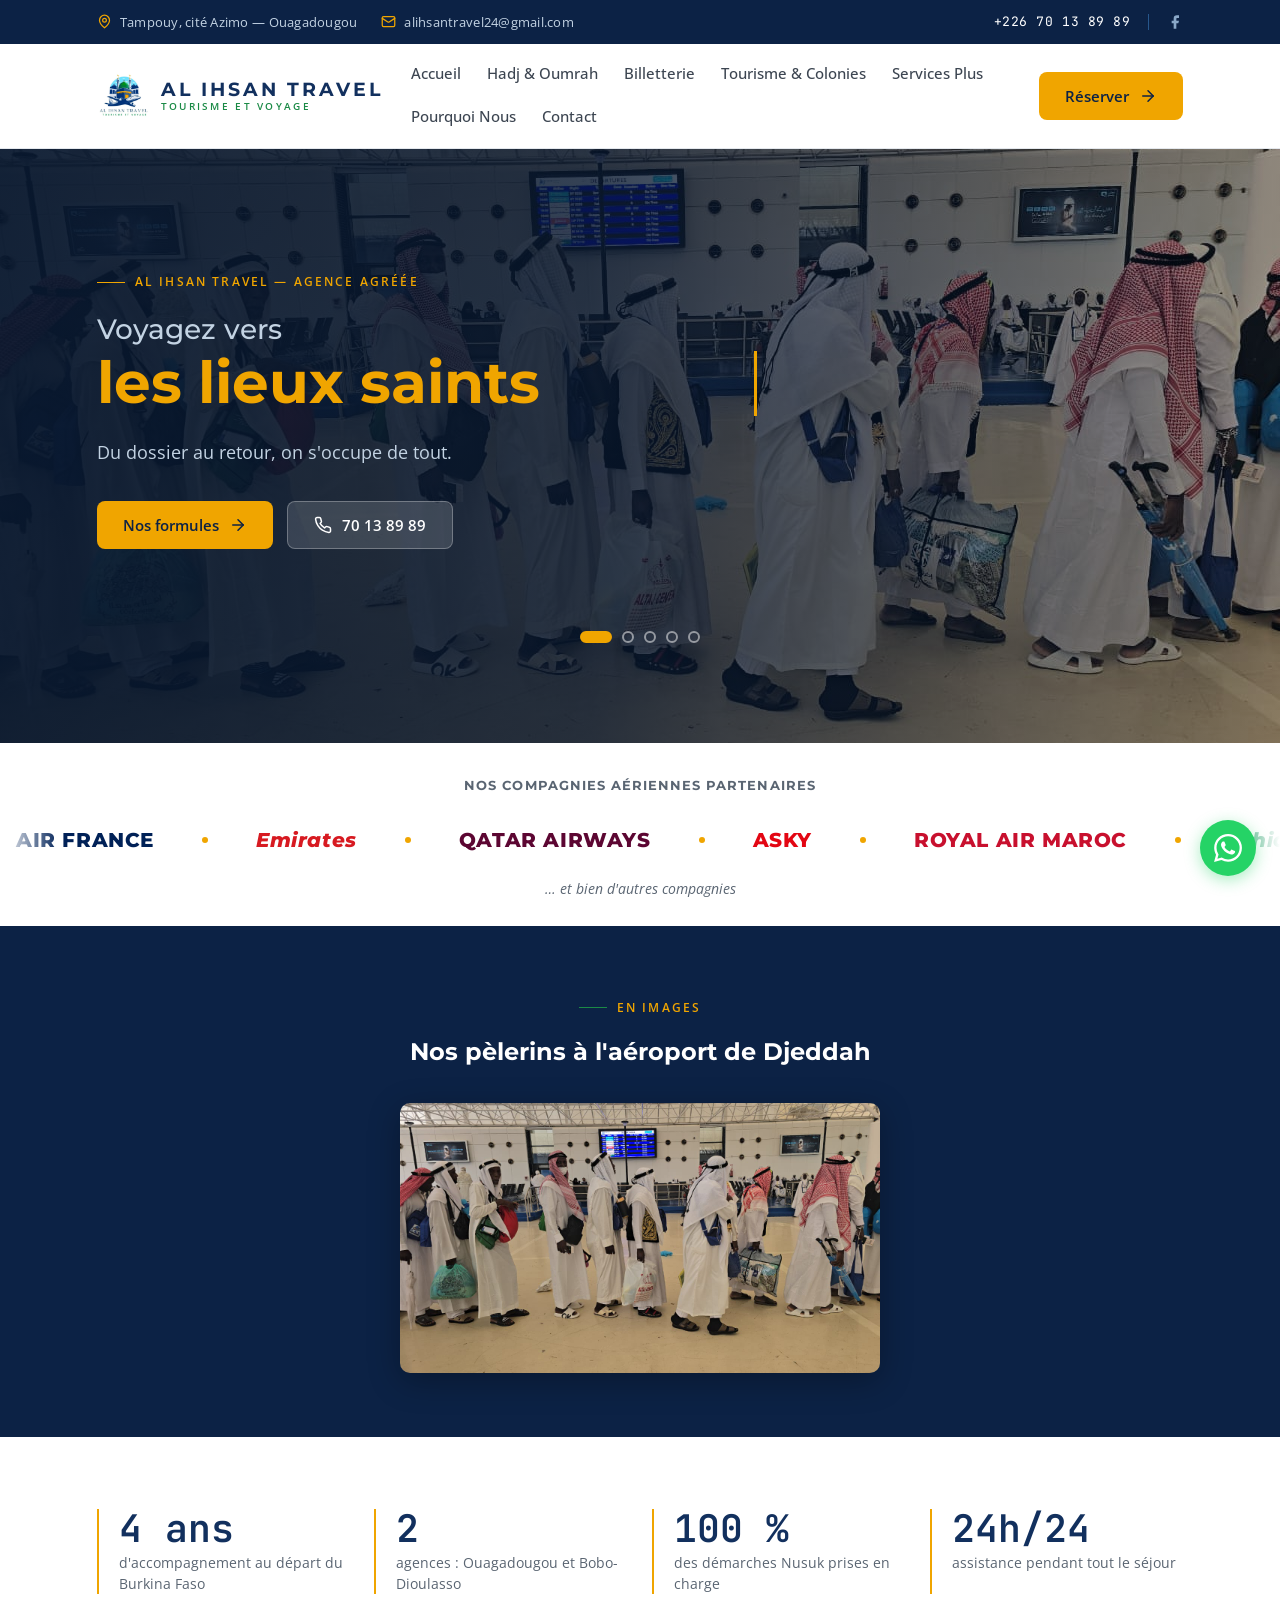
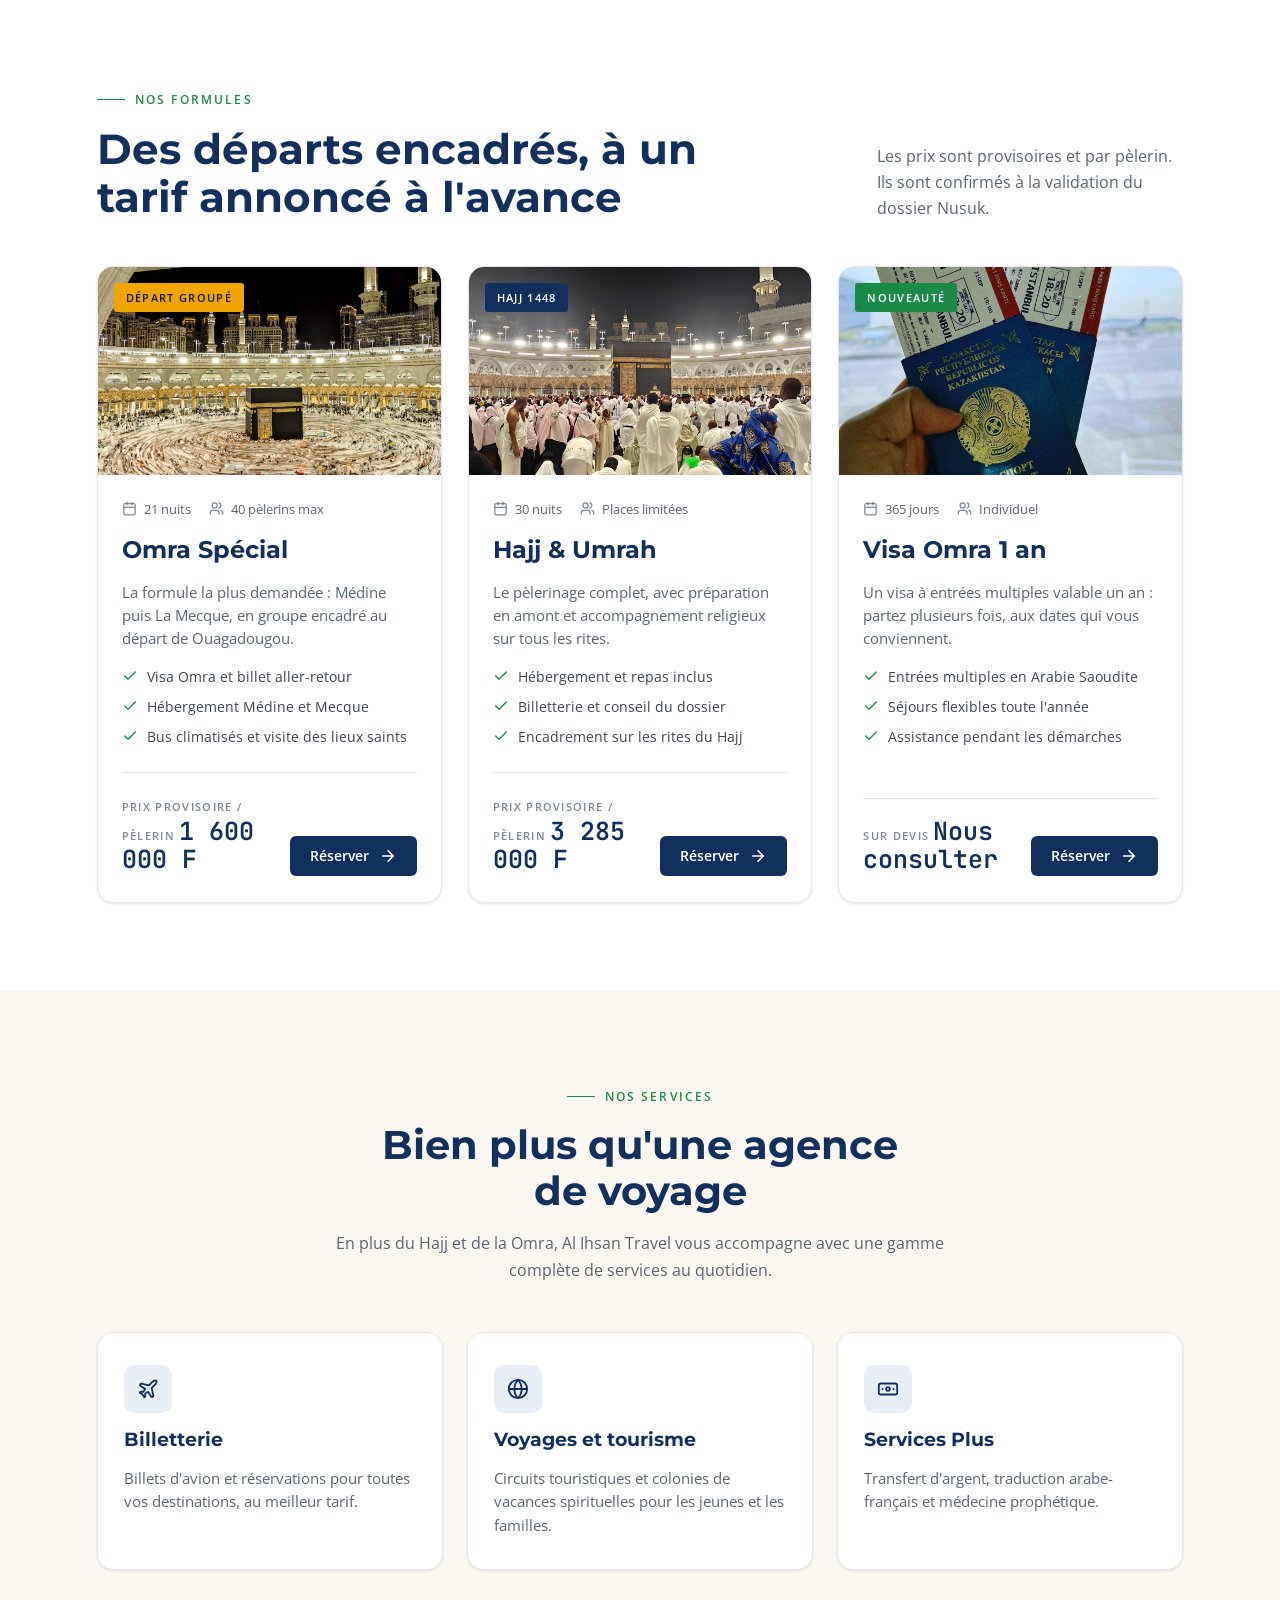
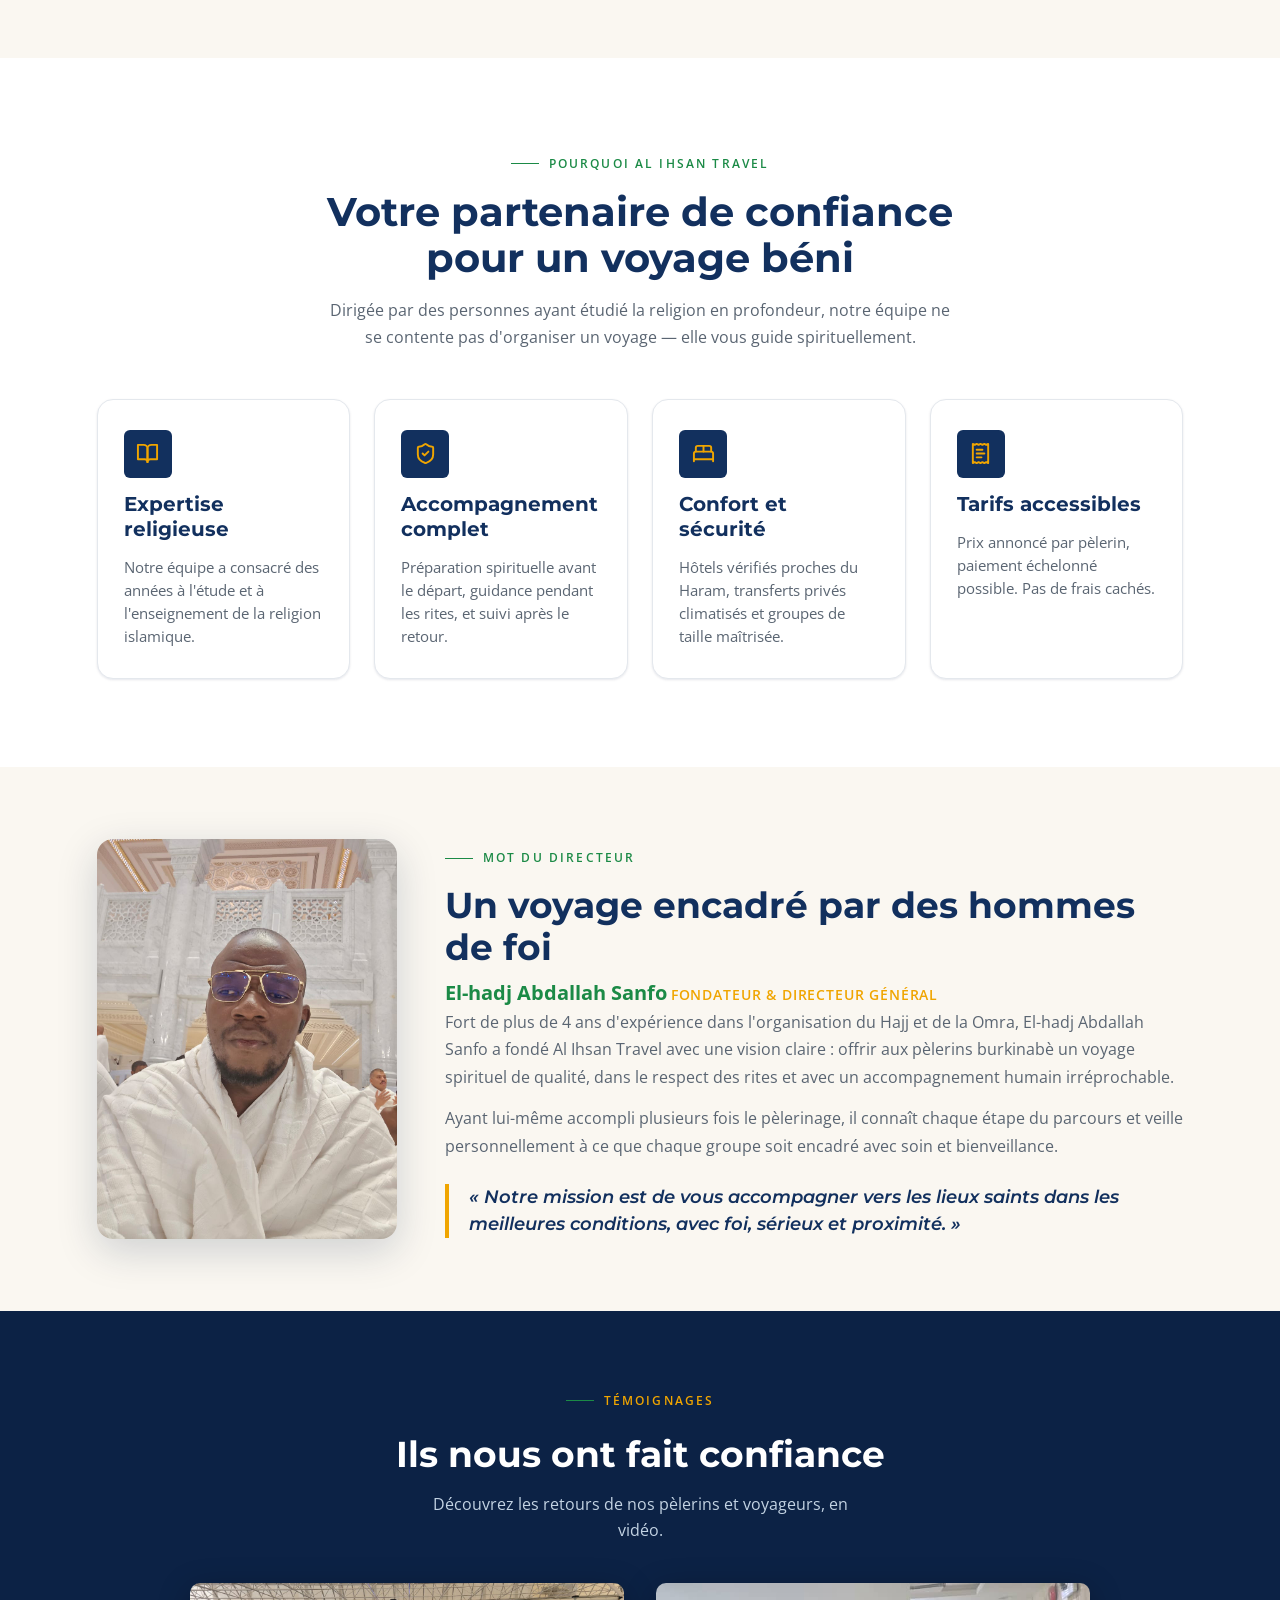
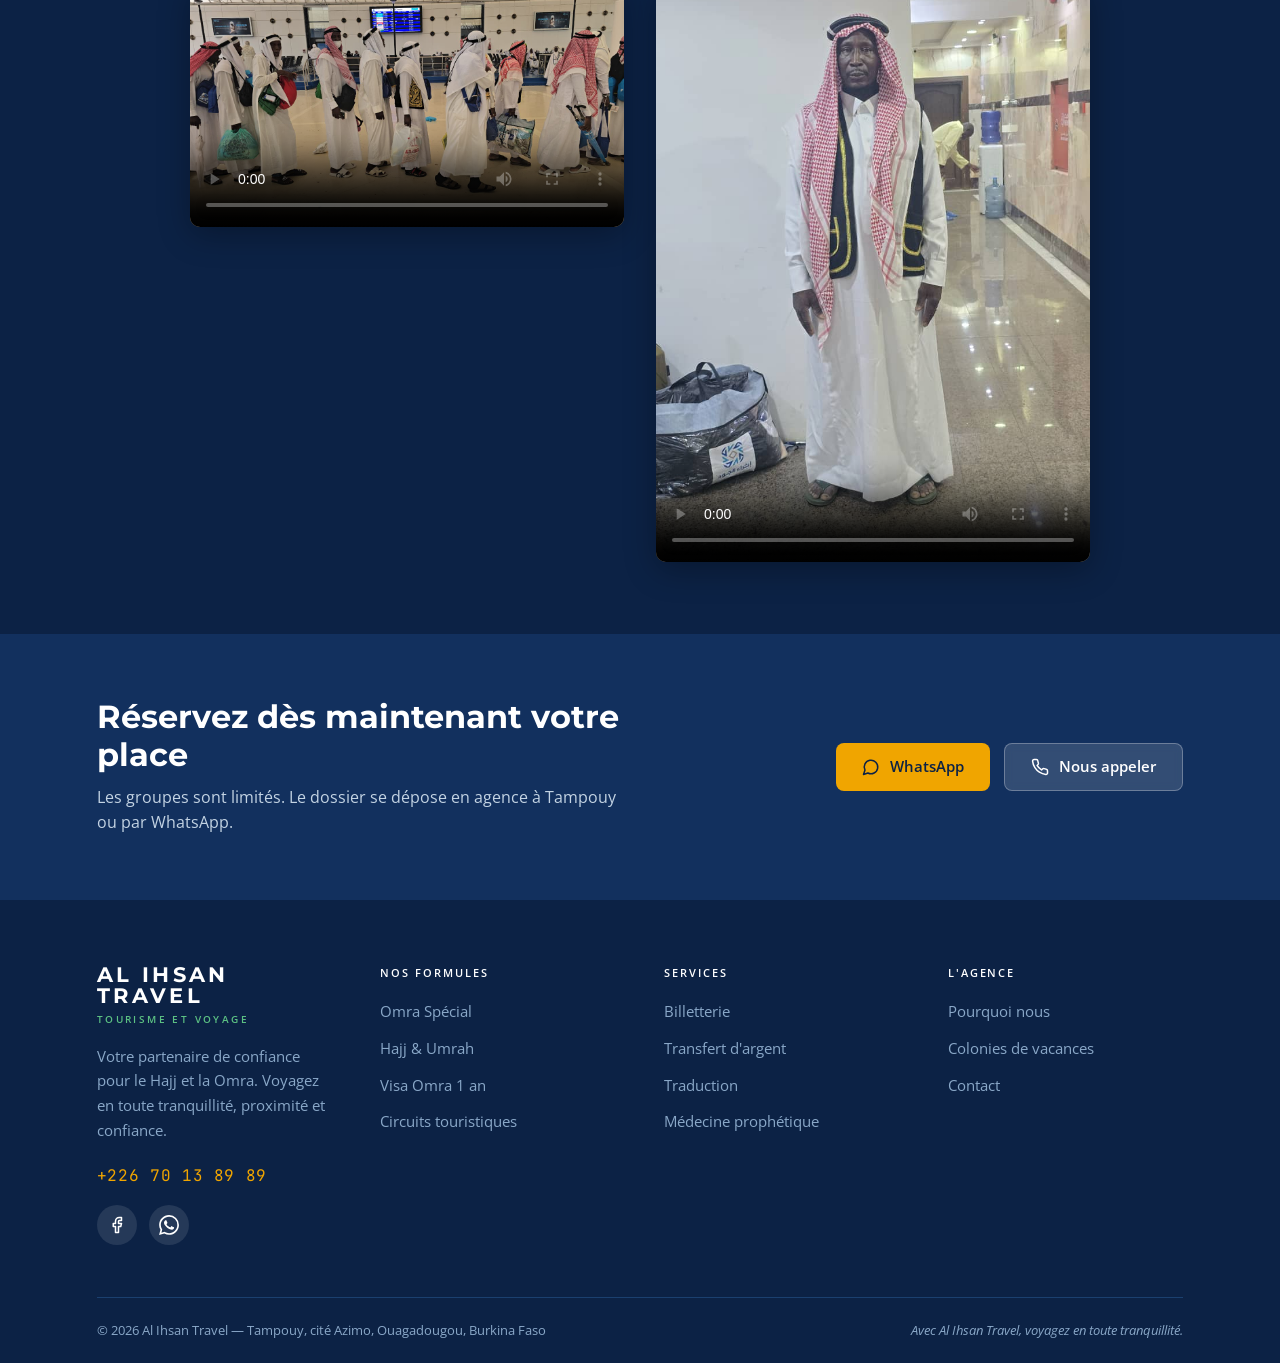
==== commit ce69acbe: "Vidéos témoignages cliquables avec son Remplace autoplay/muted par controls pour que les visiteurs p" ====
--- a/index.html
+++ b/index.html
@@ -471,14 +471,14 @@
     <div class="testimonials__grid">
       <div class="testimonials__item fade-up">
         <div class="testimonials__video">
-          <video autoplay loop muted playsinline preload="metadata" poster="assets/images/image1.jpeg">
+          <video controls playsinline preload="metadata" poster="assets/images/image1.jpeg">
             <source src="assets/images/temoignage-1.mp4" type="video/mp4">
           </video>
         </div>
       </div>
       <div class="testimonials__item fade-up" data-delay="100">
         <div class="testimonials__video">
-          <video autoplay loop muted playsinline preload="metadata" poster="assets/images/Image2.jpeg">
+          <video controls playsinline preload="metadata" poster="assets/images/Image2.jpeg">
             <source src="assets/images/temoignage-2.mp4" type="video/mp4">
           </video>
         </div>
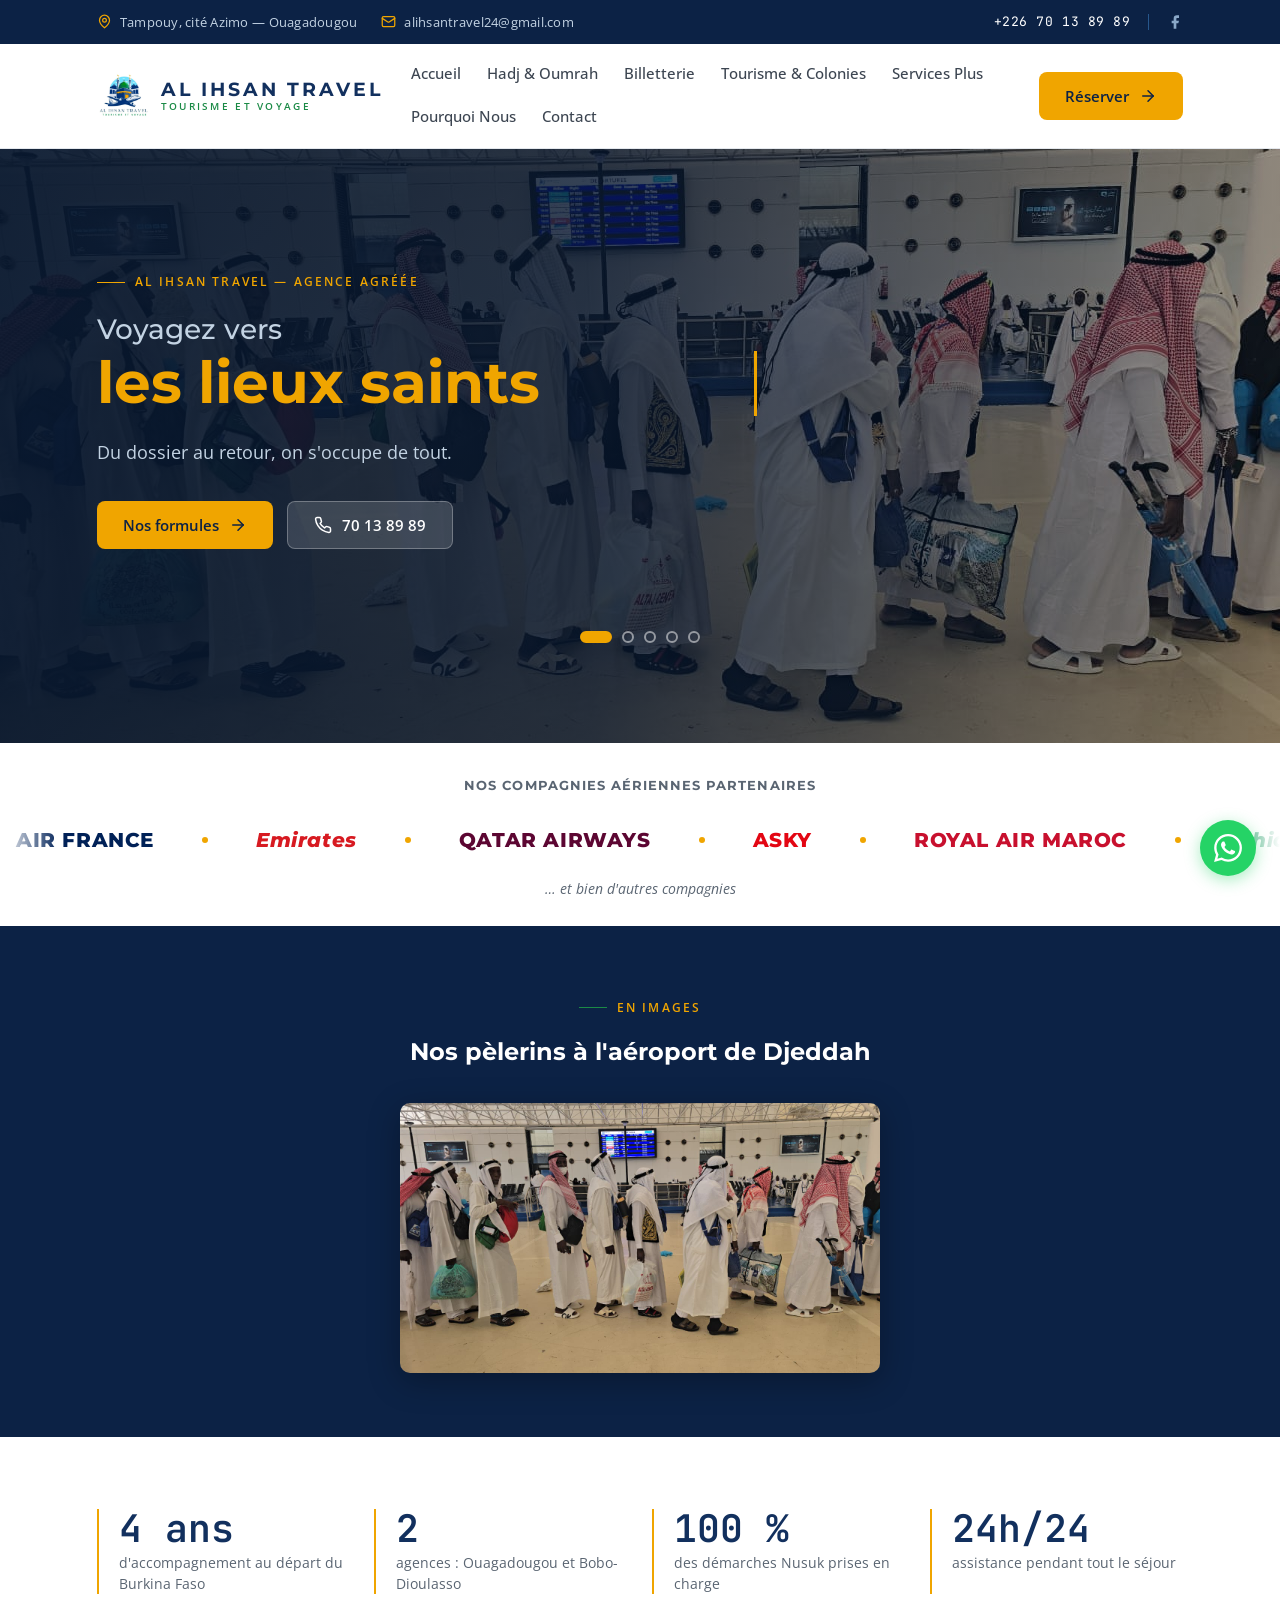
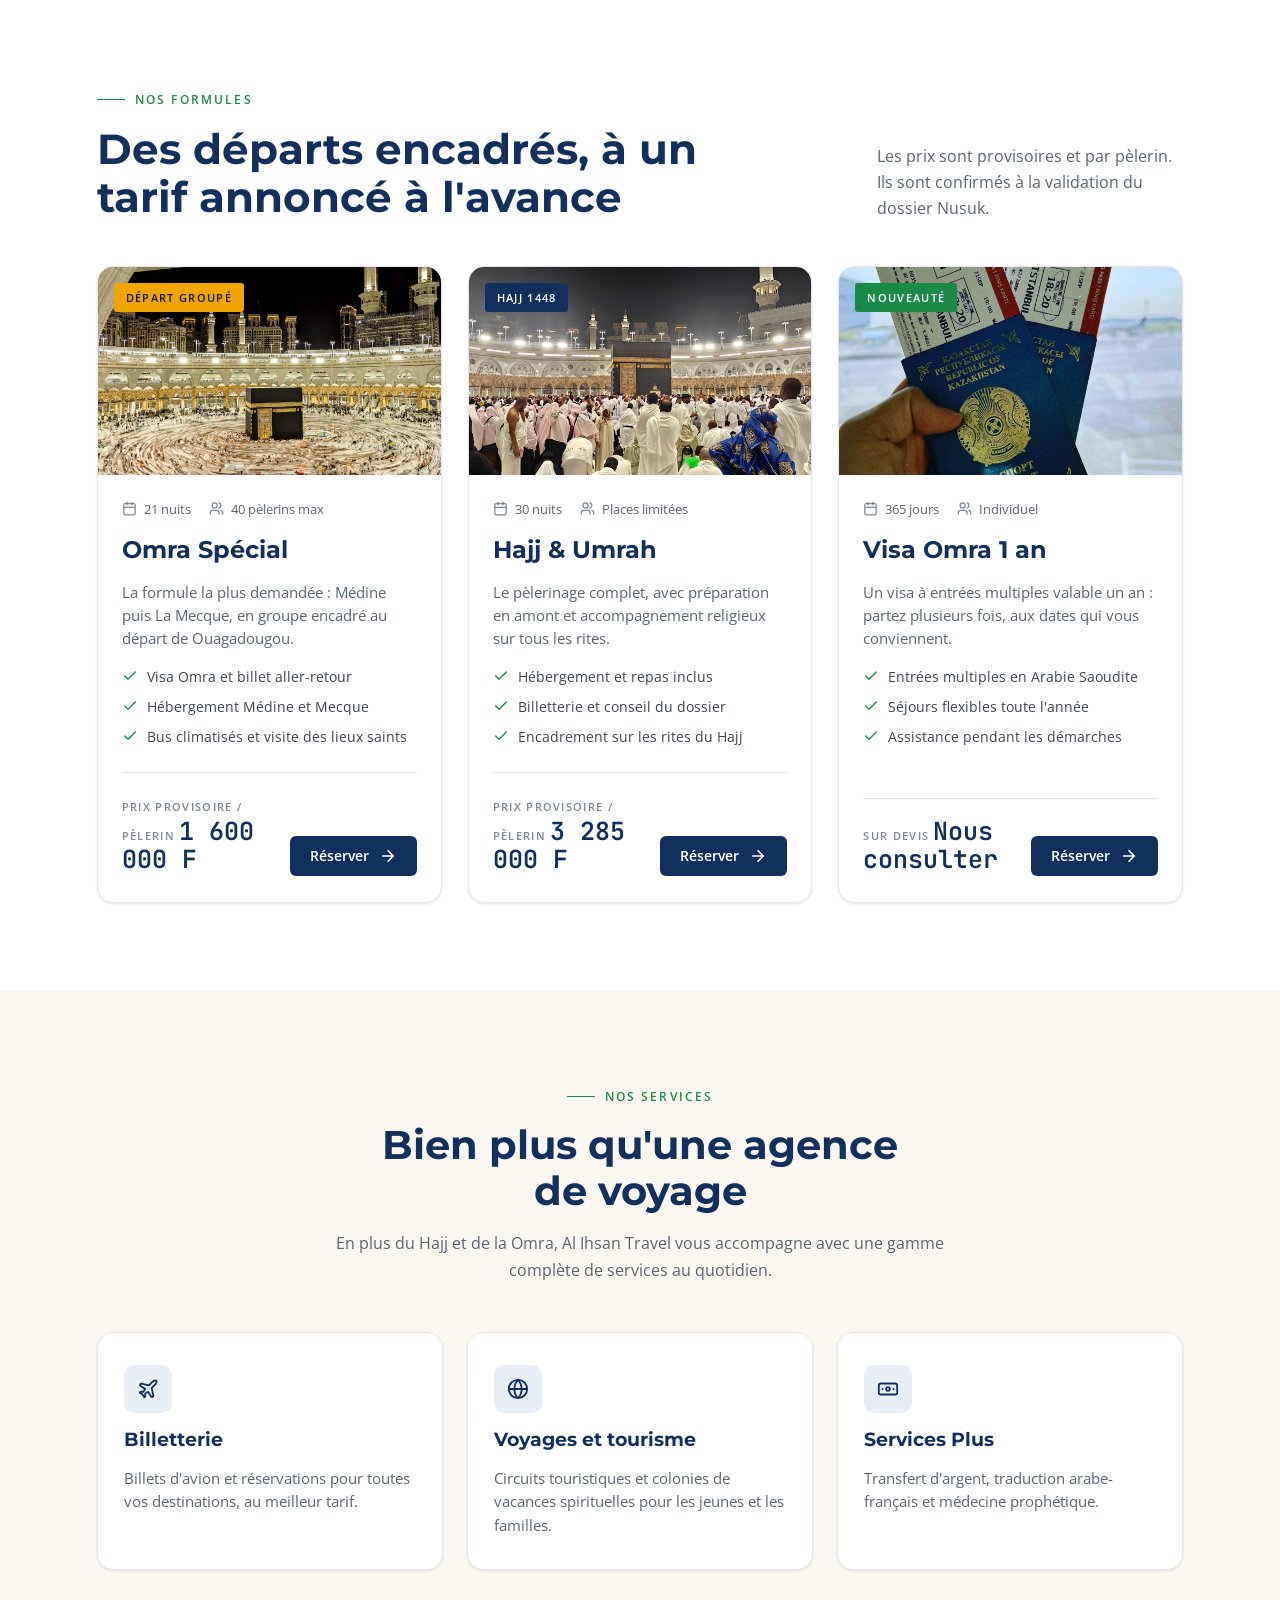
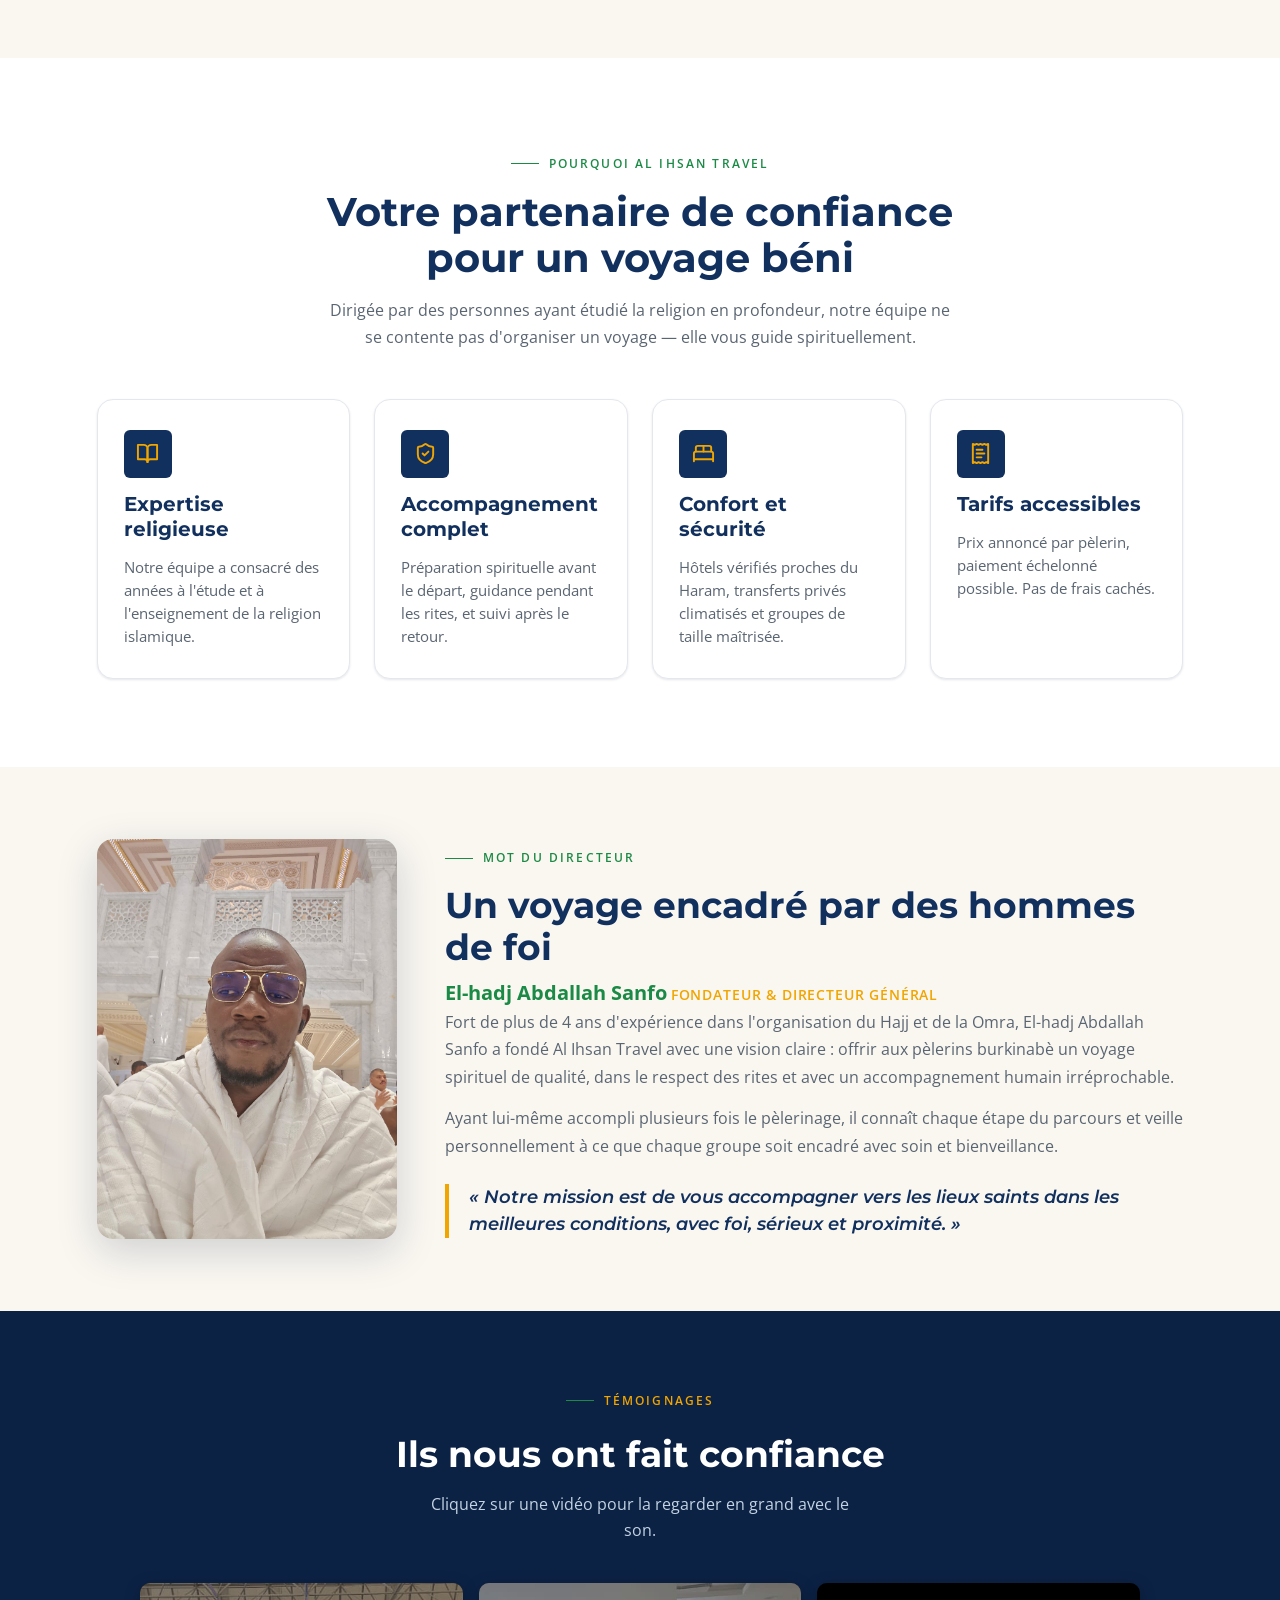
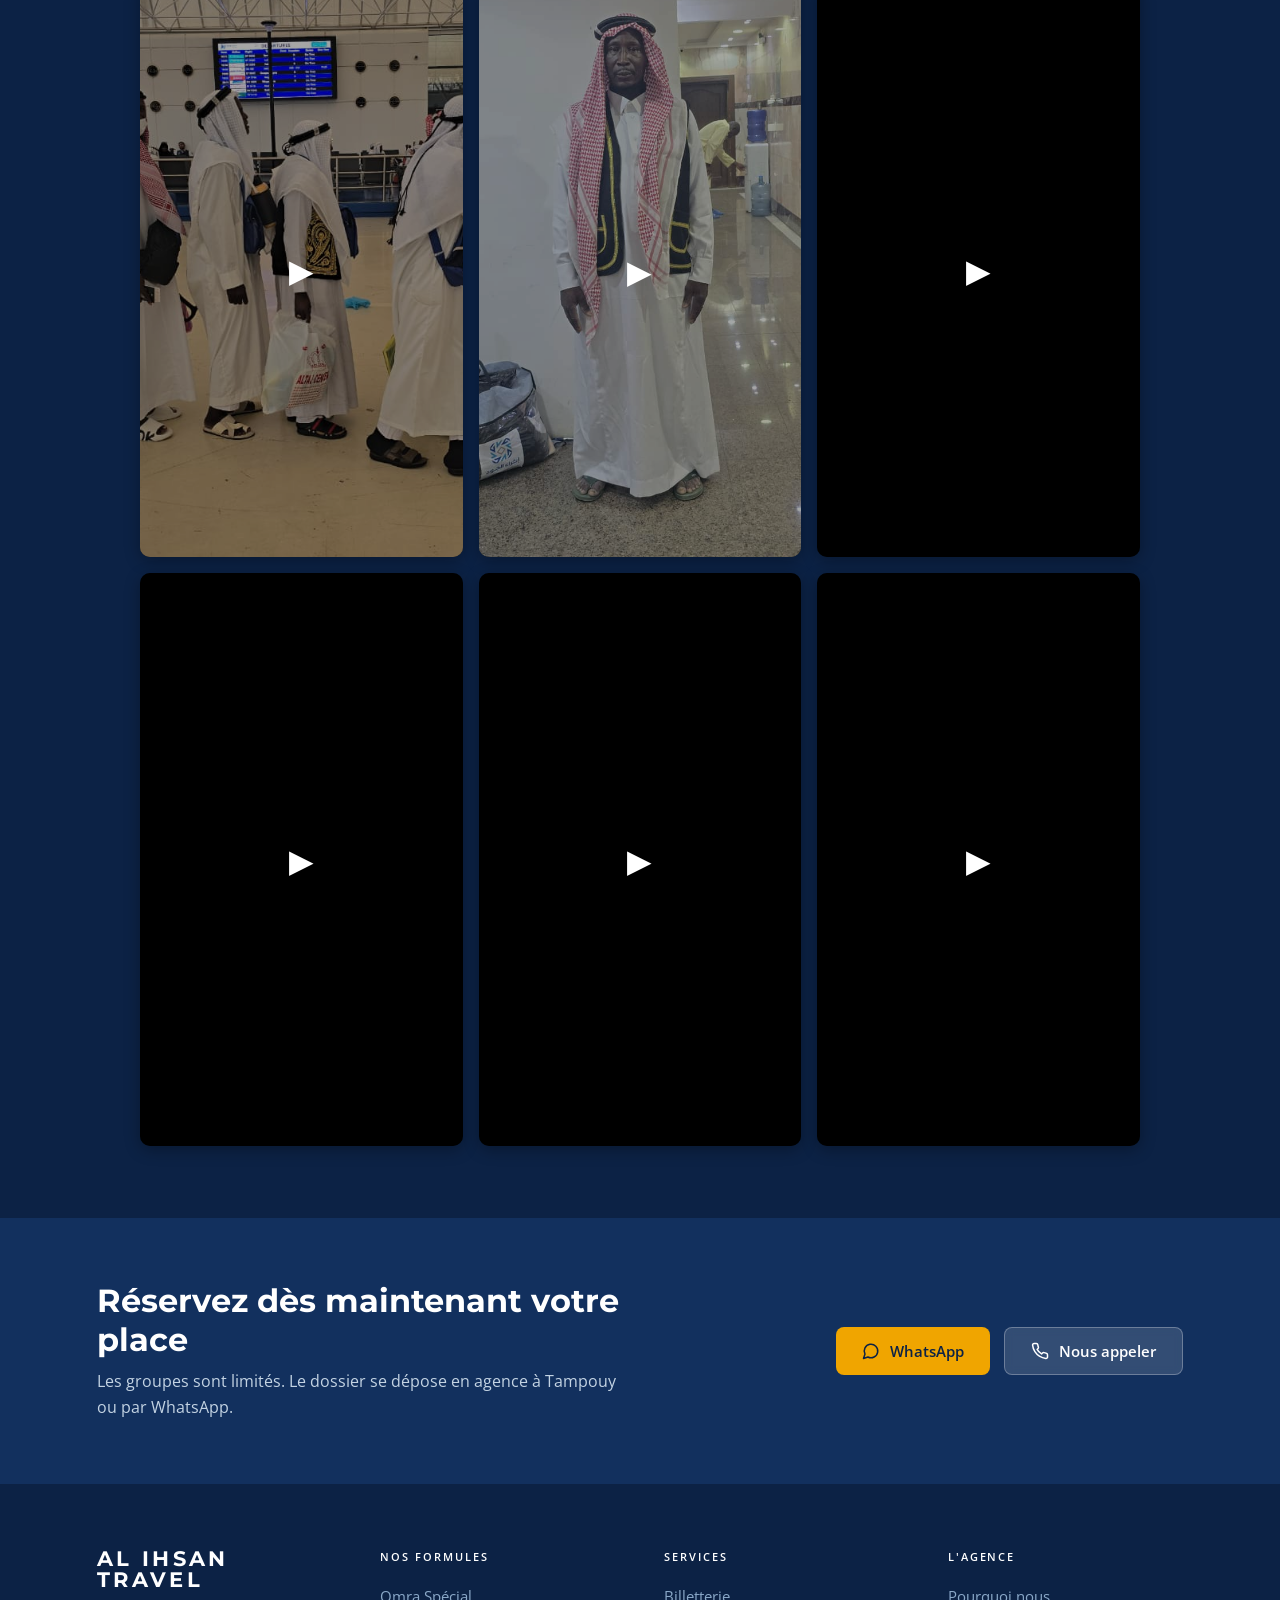
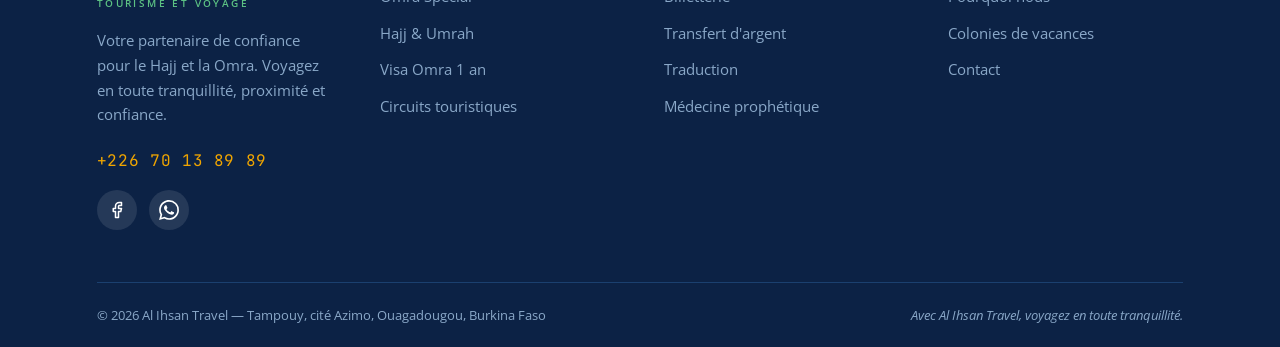
==== commit bda468e7: "Section témoignages : 6 vidéos compactes + modal plein écran Grille compacte (3 col desktop, 2 col m" ====
--- a/index.html
+++ b/index.html
@@ -16,7 +16,7 @@
   <link rel="icon" href="assets/brand/logo.jpeg" type="image/jpeg">
   <link rel="preconnect" href="https://fonts.googleapis.com">
   <link rel="preconnect" href="https://fonts.gstatic.com" crossorigin>
-  <link rel="stylesheet" href="css/styles.min.css?v=4">
+  <link rel="stylesheet" href="css/styles.min.css?v=5">
   <script type="application/ld+json">
   {
     "@context": "https://schema.org",
@@ -466,26 +466,45 @@
     <div class="testimonials__header fade-up">
       <span class="eyebrow eyebrow--green">Témoignages</span>
       <h2>Ils nous ont fait confiance</h2>
-      <p>Découvrez les retours de nos pèlerins et voyageurs, en vidéo.</p>
+      <p>Cliquez sur une vidéo pour la regarder en grand avec le son.</p>
     </div>
     <div class="testimonials__grid">
-      <div class="testimonials__item fade-up">
-        <div class="testimonials__video">
-          <video controls playsinline preload="metadata" poster="assets/images/image1.jpeg">
-            <source src="assets/images/temoignage-1.mp4" type="video/mp4">
-          </video>
-        </div>
-      </div>
-      <div class="testimonials__item fade-up" data-delay="100">
-        <div class="testimonials__video">
-          <video controls playsinline preload="metadata" poster="assets/images/Image2.jpeg">
-            <source src="assets/images/temoignage-2.mp4" type="video/mp4">
-          </video>
-        </div>
-      </div>
-    </div>
-  </div>
-</section>
+      <button class="testimonials__thumb fade-up" data-video="assets/images/temoignage-1.mp4" type="button">
+        <video muted playsinline preload="metadata" poster="assets/images/image1.jpeg"><source src="assets/images/temoignage-1.mp4" type="video/mp4"></video>
+        <span class="testimonials__play">&#9654;</span>
+      </button>
+      <button class="testimonials__thumb fade-up" data-video="assets/images/temoignage-2.mp4" type="button" data-delay="50">
+        <video muted playsinline preload="metadata" poster="assets/images/Image2.jpeg"><source src="assets/images/temoignage-2.mp4" type="video/mp4"></video>
+        <span class="testimonials__play">&#9654;</span>
+      </button>
+      <button class="testimonials__thumb fade-up" data-video="assets/images/temoignage-3.mp4" type="button" data-delay="100">
+        <video muted playsinline preload="metadata"><source src="assets/images/temoignage-3.mp4" type="video/mp4"></video>
+        <span class="testimonials__play">&#9654;</span>
+      </button>
+      <button class="testimonials__thumb fade-up" data-video="assets/images/temoignage-4.mp4" type="button" data-delay="150">
+        <video muted playsinline preload="metadata"><source src="assets/images/temoignage-4.mp4" type="video/mp4"></video>
+        <span class="testimonials__play">&#9654;</span>
+      </button>
+      <button class="testimonials__thumb fade-up" data-video="assets/images/temoignage-5.mp4" type="button" data-delay="200">
+        <video muted playsinline preload="metadata"><source src="assets/images/temoignage-5.mp4" type="video/mp4"></video>
+        <span class="testimonials__play">&#9654;</span>
+      </button>
+      <button class="testimonials__thumb fade-up" data-video="assets/images/temoignage-6.mp4" type="button" data-delay="250">
+        <video muted playsinline preload="metadata"><source src="assets/images/temoignage-6.mp4" type="video/mp4"></video>
+        <span class="testimonials__play">&#9654;</span>
+      </button>
+    </div>
+  </div>
+</section>
+
+<!-- ══ MODAL VIDÉO TÉMOIGNAGE ══ -->
+<div class="video-modal" id="videoModal" aria-hidden="true">
+  <div class="video-modal__backdrop"></div>
+  <div class="video-modal__content">
+    <button class="video-modal__close" aria-label="Fermer">&times;</button>
+    <video class="video-modal__player" controls playsinline></video>
+  </div>
+</div>
 
 <!-- ══ CTA ══ -->
 <section class="cta-banner">
--- a/css/styles.min.css
+++ b/css/styles.min.css
@@ -1 +1 @@
-@import url(https://fonts.googleapis.com/css2?family=JetBrains+Mono:wght@400;500;600;700&family=Montserrat:wght@500;600;700;800&family=Open+Sans:wght@400;500;600;700&display=swap);:root{--ai-font-display:'Montserrat',sans-serif;--ai-font-sans:'Open Sans',sans-serif;--ai-font-mono:'JetBrains Mono',monospace;--ai-navy-dark:#0C2245;--ai-navy:#12305E;--ai-green:#1B8A46;--ai-green-light:#5CC183;--ai-green-bg:#E8F7EE;--ai-gold:#F0A500;--ai-gold-dark:#B4750A;--ai-cream:#FAF7F1;--ai-cream-border:#E0D4BC;--ai-grey-body:#5A6572;--ai-grey-label:#7C8794;--ai-grey-border:#E4E8ED;--ai-grey-input:#CBD1D8;--ai-text:#262C34;--ai-text-sec:#3C4551;--ai-hero-text:#C3D3E3;--ai-footer-link:#8AA8C8;--ai-topbar-div:#27578C;--ai-footer-border:#1B406F;--ai-icon-bg:#E7EEF5;--ai-white:#FFFFFF;--ai-shadow-sm:0 1px 3px rgba(12,34,69,.07),0 1px 2px rgba(12,34,69,.04);--ai-shadow-md:0 4px 14px rgba(12,34,69,.09),0 2px 4px rgba(12,34,69,.04);--ai-shadow-lg:0 12px 32px rgba(12,34,69,.12),0 4px 8px rgba(12,34,69,.05);--ai-shadow-xl:0 24px 56px rgba(12,34,69,.16),0 8px 16px rgba(12,34,69,.06);--ai-focus:0 0 0 3px rgba(18,48,94,.18);--ai-container:1240px;--ai-gutter:clamp(28px, 6vw, 80px);--ai-radius-sm:3px;--ai-radius-md:6px;--ai-radius-lg:10px;--ai-radius-xl:16px;--ai-radius-2xl:24px}*,::after,::before{box-sizing:border-box}body{margin:0;font-family:var(--ai-font-sans);color:var(--ai-text);background:var(--ai-white);line-height:1.6;-webkit-font-smoothing:antialiased;overflow-x:hidden}img{max-width:100%;height:auto;display:block}a{color:var(--ai-navy);text-decoration:none;transition:color .2s}a:hover{color:var(--ai-green)}h1,h2,h3,h4{font-family:var(--ai-font-display);color:var(--ai-navy);margin:0}ul{list-style:none;margin:0;padding:0}p{margin:0}button,input,select,textarea{font-family:inherit}html{scroll-behavior:smooth}.skip-link{position:absolute;left:-9999px;top:0;z-index:999;background:var(--ai-gold);color:var(--ai-navy-dark);padding:8px 16px;font-weight:600}.skip-link:focus{left:8px;top:8px}.container{max-width:var(--ai-container);margin:0 auto;padding-left:var(--ai-gutter);padding-right:var(--ai-gutter)}.icon{display:inline-flex;align-items:center;justify-content:center;width:1em;height:1em;vertical-align:middle;flex-shrink:0}.icon svg{width:100%;height:100%;fill:none;stroke:currentColor;stroke-width:2;stroke-linecap:round;stroke-linejoin:round}.icon--filled svg{fill:currentColor;stroke:none}.eyebrow{display:inline-flex;align-items:center;gap:10px;font-size:12px;font-weight:600;letter-spacing:.18em;text-transform:uppercase;margin-bottom:16px}.eyebrow::before{content:'';width:28px;height:1px}.eyebrow--green{color:var(--ai-green)}.eyebrow--green::before{background-color:var(--ai-green)}.eyebrow--gold{color:var(--ai-gold)}.eyebrow--gold::before{background-color:var(--ai-gold)}.btn{display:inline-flex;align-items:center;justify-content:center;gap:10px;font-family:var(--ai-font-sans);font-weight:600;border:none;cursor:pointer;border-radius:var(--ai-radius-md);transition:background-color .2s,transform .15s,box-shadow .2s;white-space:nowrap;text-decoration:none;line-height:1}.btn:active{transform:scale(.97)}.btn .icon{font-size:18px}.btn--lg{height:48px;padding:0 26px;font-size:15px;border-radius:8px}.btn--md{height:40px;padding:0 20px;font-size:14px}.btn--accent{background-color:var(--ai-gold);color:var(--ai-navy-dark)}.btn--accent:hover{background-color:#d99400;color:var(--ai-navy-dark)}.btn--primary{background-color:var(--ai-navy);color:var(--ai-white)}.btn--primary:hover{background-color:#0e2850;color:var(--ai-white)}.btn--green{background-color:#25d366;color:var(--ai-white)}.btn--green:hover{background-color:#1fb855;color:var(--ai-white)}.btn--inverse{background-color:rgba(255,255,255,.14);color:var(--ai-white);border:1px solid rgba(255,255,255,.28);backdrop-filter:blur(4px)}.btn--inverse:hover{background-color:rgba(255,255,255,.22);color:var(--ai-white)}.btn--full{width:100%}.topbar{background-color:var(--ai-navy-dark);color:var(--ai-hero-text);font-size:13px;letter-spacing:.02em}.topbar__inner{display:flex;flex-wrap:wrap;align-items:center;justify-content:space-between;gap:8px 24px;padding-top:8px;padding-bottom:8px;min-height:44px}.topbar__left{display:flex;flex-wrap:wrap;align-items:center;gap:6px 24px;min-width:0}.topbar__item{display:flex;align-items:center;gap:8px;white-space:nowrap;color:inherit;text-decoration:none}.topbar__item .icon{font-size:15px;color:var(--ai-gold)}.topbar__right{display:flex;align-items:center;gap:18px}.topbar__phone{color:var(--ai-white);font-family:var(--ai-font-mono);font-size:13px;letter-spacing:.04em}.topbar__divider{width:1px;height:16px;background-color:var(--ai-topbar-div)}.topbar__social{display:flex;gap:10px}.topbar__social a{color:var(--ai-footer-link);display:flex;font-size:16px;transition:color .2s}.topbar__social a:hover{color:var(--ai-gold)}.header{position:sticky;top:0;z-index:60;background-color:rgba(255,255,255,.92);backdrop-filter:saturate(180%) blur(14px);-webkit-backdrop-filter:saturate(180%) blur(14px);border-bottom:1px solid var(--ai-grey-border);transition:box-shadow .3s}.header.scrolled{box-shadow:var(--ai-shadow-md)}.header__inner{display:flex;flex-wrap:nowrap;align-items:center;gap:12px 28px;padding-top:12px;padding-bottom:12px;min-height:82px}.header__logo{display:flex;align-items:center;gap:12px;flex:none}.header__logo img{width:52px;height:52px;object-fit:contain;mix-blend-mode:multiply}.header__logo-text{display:flex;flex-direction:column;gap:3px}.header__logo-name{font-family:var(--ai-font-display);font-size:19px;font-weight:700;letter-spacing:.16em;color:var(--ai-navy);line-height:1}.header__logo-sub{font-size:9.5px;font-weight:600;letter-spacing:.24em;color:var(--ai-green);line-height:1}.header__nav{display:flex;flex-wrap:wrap;align-items:center;gap:6px 26px;margin-left:auto;font-size:14.5px;font-weight:500;white-space:nowrap}.header__nav a{color:var(--ai-text-sec);padding:6px 0;border-bottom:2px solid transparent;transition:color .2s,border-color .2s}.header__nav a.active,.header__nav a:hover{color:var(--ai-navy);border-bottom-color:var(--ai-gold)}.header__cta{display:flex;align-items:center;gap:16px;flex:none}.header__hamburger{display:none;background:0 0;border:none;cursor:pointer;padding:8px;color:var(--ai-navy);font-size:28px;margin-left:auto;flex-shrink:0}.hero{position:relative;background-color:var(--ai-navy-dark);overflow:hidden}.hero__slideshow{position:absolute;inset:0}.hero__slide{position:absolute;inset:0;opacity:0;transition:opacity 1.2s ease-in-out}.hero__slide.active{opacity:1}.hero__bg{position:absolute;inset:0;width:100%;height:100%;object-fit:cover;object-position:center 38%;filter:saturate(.95) contrast(1.03)}.hero__overlay{position:absolute;inset:0;background:linear-gradient(90deg,rgba(8,24,47,.94) 0,rgba(8,24,47,.82) 46%,rgba(8,24,47,.28) 100%);z-index:2}.hero__content{position:relative;z-index:3;padding-top:clamp(72px,9vw,116px);padding-bottom:150px}.hero__dots{position:absolute;bottom:100px;left:50%;transform:translateX(-50%);display:flex;gap:10px;z-index:10}.hero__dot{width:12px;height:12px;border-radius:50%;border:2px solid rgba(255,255,255,.5);background:0 0;cursor:pointer;padding:0;transition:all .3s ease}.hero__dot.active{background:var(--ai-gold);border-color:var(--ai-gold);width:32px;border-radius:6px}.hero__text{max-width:660px;animation:aitRise .7s cubic-bezier(.16,1,.3,1) both}.hero__eyebrow{display:inline-flex;align-items:center;gap:10px;font-size:12px;font-weight:600;letter-spacing:.18em;text-transform:uppercase;color:var(--ai-gold);margin-bottom:22px}.hero__eyebrow::before{content:'';width:28px;height:1px;background-color:var(--ai-gold)}.hero h1{font-size:clamp(34px, 5.2vw, 58px);line-height:1.12;font-weight:700;color:var(--ai-white);margin-bottom:22px;text-wrap:pretty}.hero__title-animated{display:flex;flex-direction:column}.hero__title-line--top{font-size:clamp(20px, 3vw, 28px);font-weight:500;color:var(--ai-hero-text);display:block;margin-bottom:6px}.hero__title-line--main{display:inline-block;color:var(--ai-gold);border-right:3px solid var(--ai-gold);padding-right:4px;animation:hero-blink .7s step-end infinite}@keyframes hero-blink{50%{border-color:transparent}}.hero__desc{font-size:17.5px;line-height:1.68;color:var(--ai-hero-text);margin-bottom:34px;max-width:56ch}.hero__buttons{display:flex;flex-wrap:wrap;gap:14px;margin-bottom:44px}.hero__trust{display:flex;flex-wrap:wrap;gap:32px;padding-top:26px;border-top:1px solid rgba(255,255,255,.16)}.hero__trust-item{display:flex;align-items:center;gap:11px}.hero__trust-item .icon{font-size:20px;color:var(--ai-green-light)}.hero__trust-item span{font-size:14.5px;color:var(--ai-white);font-weight:500}.search-bar{position:relative;z-index:20;margin-top:-72px;padding:0 32px}.search-bar__inner{background-color:var(--ai-white);border:1px solid var(--ai-grey-border);border-radius:var(--ai-radius-xl);box-shadow:var(--ai-shadow-lg);padding:26px 24px;display:grid;grid-template-columns:repeat(auto-fit,minmax(190px,1fr));gap:22px;align-items:end;max-width:var(--ai-container);margin:0 auto}.search-bar__field{display:flex;flex-direction:column;gap:8px}.search-bar__label{font-size:11px;font-weight:600;letter-spacing:.14em;text-transform:uppercase;color:var(--ai-grey-label)}.search-bar__select-wrap{display:flex;align-items:center;gap:10px;border-bottom:1px solid var(--ai-grey-input);padding-bottom:10px}.search-bar__select-wrap .icon{font-size:18px;color:var(--ai-navy)}.search-bar__select-wrap select{border:0;outline:0;background:0 0;font-family:var(--ai-font-sans);font-size:15.5px;font-weight:500;color:var(--ai-navy);width:100%;cursor:pointer;-webkit-appearance:none;appearance:none}.stats{padding-top:72px}.stats__grid{display:grid;grid-template-columns:repeat(auto-fit,minmax(210px,1fr));gap:28px 24px}.stats__item{display:flex;flex-direction:column;gap:6px;padding-left:20px;border-left:2px solid var(--ai-gold)}.stats__value{font-family:var(--ai-font-mono);font-size:clamp(30px, 3vw, 38px);font-weight:600;color:var(--ai-navy);line-height:1}.stats__label{font-size:14px;color:var(--ai-grey-body);line-height:1.45}.packages{padding-block:88px}.packages__header{display:flex;flex-wrap:wrap;align-items:flex-end;justify-content:space-between;gap:24px 40px;margin-bottom:44px}.packages__header-left{max-width:640px}.packages__header h2{font-size:clamp(30px, 3.6vw, 42px);line-height:1.15;font-weight:700;text-wrap:pretty}.packages__header-right{font-size:15.5px;line-height:1.68;color:var(--ai-grey-body);max-width:34ch}.packages__grid{display:grid;grid-template-columns:repeat(auto-fit,minmax(292px,1fr));gap:26px}.card{display:flex;flex-direction:column;background-color:var(--ai-white);border:1px solid var(--ai-grey-border);border-radius:var(--ai-radius-xl);overflow:hidden;box-shadow:var(--ai-shadow-sm);transition:box-shadow .22s cubic-bezier(.2,.7,.25,1),transform .22s cubic-bezier(.2,.7,.25,1)}.card:hover{box-shadow:var(--ai-shadow-md);transform:translateY(-2px)}.card__img{position:relative;height:208px;overflow:hidden}.card__img img{width:100%;height:100%;object-fit:cover;filter:saturate(.95) contrast(1.03)}.card__badge{position:absolute;top:16px;left:16px;font-size:11px;font-weight:600;letter-spacing:.12em;text-transform:uppercase;padding:6px 12px;border-radius:var(--ai-radius-sm)}.card__body{padding:24px 24px 26px;display:flex;flex-direction:column;flex:1;gap:16px}.card__meta{display:flex;gap:18px;font-size:13px;color:var(--ai-grey-body)}.card__meta-item{display:flex;align-items:center;gap:7px}.card__meta-item .icon{font-size:15px;color:var(--ai-grey-label)}.card h3{font-size:24px;font-weight:700;line-height:1.22}.card__desc{font-size:14.5px;line-height:1.6;color:var(--ai-grey-body)}.card__bullets li{display:flex;align-items:flex-start;gap:9px;font-size:14px;color:var(--ai-text-sec);line-height:1.5;margin-bottom:9px}.card__bullets .icon{font-size:16px;color:var(--ai-green);margin-top:2px}.card__footer{margin-top:auto;padding-top:20px;border-top:1px solid var(--ai-grey-border);display:flex;align-items:flex-end;justify-content:space-between;gap:14px}.card__price-label{font-size:11px;font-weight:600;letter-spacing:.12em;text-transform:uppercase;color:var(--ai-grey-label)}.card__price{font-family:var(--ai-font-mono);font-size:25px;font-weight:600;color:var(--ai-navy);line-height:1}.includes{background-color:var(--ai-cream);border-top:1px solid #efe7d6;border-bottom:1px solid #efe7d6}.includes__inner{padding-block:88px;display:grid;grid-template-columns:repeat(auto-fit,minmax(320px,1fr));gap:48px;align-items:start}.includes__text h2{font-size:clamp(29px, 3.5vw, 40px);line-height:1.15;font-weight:700;margin-bottom:20px;text-wrap:pretty}.includes__text p{font-size:16px;line-height:1.68;color:var(--ai-grey-body);margin-bottom:28px;max-width:46ch}.includes__assist{display:inline-flex;align-items:center;gap:12px;background-color:var(--ai-white);border:1px solid var(--ai-cream-border);border-radius:var(--ai-radius-lg);padding:14px 18px}.includes__assist .icon{font-size:22px;color:var(--ai-green)}.includes__assist span{font-size:14.5px;color:var(--ai-text-sec)}.includes__assist strong{color:var(--ai-navy)}.includes__grid{display:grid;grid-template-columns:repeat(auto-fit,minmax(240px,1fr));gap:1px;background-color:var(--ai-cream-border);border:1px solid var(--ai-cream-border);border-radius:var(--ai-radius-xl);overflow:hidden}.includes__item{background-color:var(--ai-white);padding:26px 24px;display:flex;flex-direction:column;gap:12px}.includes__icon{width:42px;height:42px;border-radius:var(--ai-radius-md);background-color:var(--ai-icon-bg);display:flex;align-items:center;justify-content:center}.includes__icon .icon{font-size:21px;color:var(--ai-navy)}.includes__item-title{font-size:16px;font-weight:600;color:var(--ai-navy);line-height:1.3}.includes__item-desc{font-size:14px;color:var(--ai-grey-body);line-height:1.55}.visa{position:relative;background-color:var(--ai-navy-dark);overflow:hidden}.visa__inner{padding-block:92px;display:grid;grid-template-columns:repeat(auto-fit,minmax(320px,1fr));gap:56px;align-items:center}.visa h2{font-size:clamp(32px, 3.8vw, 44px);line-height:1.12;font-weight:700;color:var(--ai-white);margin-bottom:8px}.visa__subtitle{font-family:var(--ai-font-display);font-size:26px;font-weight:600;letter-spacing:.06em;color:var(--ai-green-light);margin-bottom:22px}.visa__desc{font-size:16.5px;line-height:1.68;color:var(--ai-hero-text);margin-bottom:32px;max-width:52ch}.visa__points{display:grid;grid-template-columns:repeat(auto-fit,minmax(230px,1fr));gap:14px 32px;margin-bottom:34px}.visa__point{display:flex;align-items:flex-start;gap:11px}.visa__point .icon{font-size:19px;color:var(--ai-green-light);margin-top:2px}.visa__point span{font-size:15px;color:var(--ai-white);line-height:1.5}.visa__notice{display:flex;align-items:flex-start;gap:12px;border:1px solid var(--ai-topbar-div);border-radius:var(--ai-radius-lg);padding:16px 18px;max-width:62ch;margin-bottom:30px}.visa__notice .icon{font-size:20px;color:var(--ai-gold);margin-top:1px}.visa__notice span{font-size:13.5px;line-height:1.6;color:var(--ai-hero-text)}.visa__image{position:relative}.visa__image img{width:100%;height:460px;object-fit:cover;border-radius:180px 180px var(--ai-radius-xl) var(--ai-radius-xl);filter:saturate(.95) contrast(1.03)}.visa__badge{position:absolute;left:0;bottom:24px;background-color:var(--ai-white);border-radius:12px;box-shadow:var(--ai-shadow-lg);padding:16px 20px;display:flex;align-items:center;gap:14px}.visa__badge-number{font-family:var(--ai-font-mono);font-size:30px;font-weight:600;color:var(--ai-green);line-height:1}.visa__badge-text{font-size:13px;line-height:1.35;color:var(--ai-text-sec)}.visa__badge-text strong{color:var(--ai-navy)}.extra-services{padding-block:88px;background-color:var(--ai-cream)}.extra-services__header{text-align:center;max-width:640px;margin:0 auto 48px}.extra-services__header h2{font-size:clamp(29px, 3.5vw, 40px);line-height:1.15;font-weight:700;margin-bottom:16px;text-wrap:pretty}.extra-services__header p{font-size:16px;line-height:1.68;color:var(--ai-grey-body)}.extra-services__grid{display:grid;grid-template-columns:repeat(auto-fit,minmax(280px,1fr));gap:24px}.extra-services__card{background-color:var(--ai-white);border:1px solid var(--ai-grey-border);border-radius:var(--ai-radius-xl);padding:32px 26px;display:flex;flex-direction:column;gap:12px;box-shadow:var(--ai-shadow-sm);transition:box-shadow .22s,transform .22s}.extra-services__card:hover{box-shadow:var(--ai-shadow-md);transform:translateY(-2px)}.extra-services__icon{display:flex;align-items:center;justify-content:center;width:48px;height:48px;border-radius:var(--ai-radius-lg);background-color:var(--ai-icon-bg);color:var(--ai-navy);font-size:22px}.extra-services__card h3{font-size:19px;font-weight:700;color:var(--ai-navy);margin:0}.extra-services__card p{font-size:14.5px;line-height:1.6;color:var(--ai-grey-body);margin:0}.why{padding-block:88px}.why__header{text-align:center;max-width:640px;margin:0 auto 48px}.why__header h2{font-size:clamp(29px, 3.5vw, 40px);line-height:1.15;font-weight:700;margin-bottom:16px;text-wrap:pretty}.why__header p{font-size:16px;line-height:1.68;color:var(--ai-grey-body)}.why__grid{display:grid;grid-template-columns:repeat(auto-fit,minmax(238px,1fr));gap:24px}.why__card{background-color:var(--ai-white);border:1px solid var(--ai-grey-border);border-radius:var(--ai-radius-xl);padding:30px 26px;display:flex;flex-direction:column;gap:14px;box-shadow:var(--ai-shadow-sm);transition:box-shadow .22s cubic-bezier(.2,.7,.25,1),transform .22s cubic-bezier(.2,.7,.25,1)}.why__card:hover{box-shadow:var(--ai-shadow-md);transform:translateY(-2px)}.why__card-icon{width:48px;height:48px;border-radius:var(--ai-radius-md);background-color:var(--ai-navy);display:flex;align-items:center;justify-content:center}.why__card-icon .icon{font-size:23px;color:var(--ai-gold)}.why__card-title{font-family:var(--ai-font-display);font-size:20px;font-weight:700;color:var(--ai-navy);line-height:1.25}.why__card-desc{font-size:14.5px;color:var(--ai-grey-body);line-height:1.6}.steps{background-color:var(--ai-cream);border-top:1px solid #efe7d6}.steps__inner{padding-block:80px}.steps h2{font-size:34px;font-weight:700;margin-bottom:44px}.steps__grid{display:grid;grid-template-columns:repeat(auto-fit,minmax(230px,1fr));gap:32px 28px}.steps__item{display:flex;flex-direction:column;gap:12px;padding-top:22px;border-top:2px solid var(--ai-cream-border)}.steps__number{font-family:var(--ai-font-mono);font-size:13px;font-weight:600;letter-spacing:.12em;color:var(--ai-gold-dark)}.steps__title{font-size:18px;font-weight:600;color:var(--ai-navy);line-height:1.3}.steps__desc{font-size:14.5px;color:var(--ai-grey-body);line-height:1.6}.gallery{padding-block:88px}.gallery__header{display:flex;flex-wrap:wrap;align-items:flex-end;justify-content:space-between;gap:16px 40px;margin-bottom:40px}.gallery__header h2{font-size:clamp(29px, 3.5vw, 40px);line-height:1.15;font-weight:700}.gallery__hint{font-size:14px;color:var(--ai-grey-label);white-space:nowrap}.gallery__grid{display:grid;grid-template-columns:repeat(auto-fill,minmax(150px,1fr));gap:16px}.gallery__item{border:0;padding:0;cursor:pointer;background-color:var(--ai-grey-border);border-radius:12px;overflow:hidden;aspect-ratio:3/4;display:block;position:relative}.gallery__item img{width:100%;height:100%;object-fit:cover;display:block;transition:transform .34s cubic-bezier(.2,.7,.25,1)}.gallery__item:hover img{transform:scale(1.05)}.gallery__item::after{content:'';position:absolute;inset:0;background:linear-gradient(180deg,transparent 50%,rgba(15,29,51,.35) 100%);pointer-events:none}.testimonials{padding-block:72px;background-color:var(--ai-navy-dark)}.testimonials__header{text-align:center;margin-bottom:40px}.testimonials__header h2{color:#fff;font-size:clamp(26px, 3.2vw, 36px);font-weight:700;margin-bottom:8px}.testimonials__header p{color:var(--ai-hero-text);font-size:16px;max-width:50ch;margin-inline:auto}.testimonials__header .eyebrow--green{color:var(--ai-gold)}.testimonials__grid{display:grid;grid-template-columns:repeat(2,1fr);gap:32px;max-width:900px;margin-inline:auto}.testimonials__video{border-radius:var(--ai-radius-lg);overflow:hidden;box-shadow:0 8px 32px rgba(0,0,0,.3)}.testimonials__video video{display:block;width:100%;height:auto}@media (max-width:768px){.testimonials__grid{grid-template-columns:1fr;max-width:400px}}.cta-banner{background-color:var(--ai-navy)}.cta-banner__inner{padding-block:64px;display:flex;align-items:center;justify-content:space-between;gap:48px;flex-wrap:wrap}.cta-banner__text{max-width:60ch}.cta-banner__text h2{font-size:32px;font-weight:700;color:var(--ai-white);margin-bottom:10px;line-height:1.2}.cta-banner__text p{font-size:16px;color:var(--ai-hero-text);line-height:1.6}.cta-banner__buttons{display:flex;gap:14px;flex-wrap:wrap}.contact{padding-block:88px}.contact__inner{display:grid;grid-template-columns:repeat(auto-fit,minmax(330px,1fr));gap:48px}.contact__info h2{font-size:clamp(28px, 3.3vw, 38px);line-height:1.15;font-weight:700;margin-bottom:32px}.contact__cards{display:flex;flex-direction:column;gap:18px}.contact__card{border:1px solid var(--ai-grey-border);border-radius:var(--ai-radius-xl);padding:24px;display:flex;gap:16px;background-color:var(--ai-white)}.contact__card-icon{width:42px;height:42px;flex:none;border-radius:var(--ai-radius-md);display:flex;align-items:center;justify-content:center}.contact__card-icon--blue{background-color:var(--ai-icon-bg)}.contact__card-icon--blue .icon{font-size:20px;color:var(--ai-navy)}.contact__card-icon--green{background-color:var(--ai-green-bg)}.contact__card-icon--green .icon{font-size:20px;color:var(--ai-green)}.contact__card-body{display:flex;flex-direction:column;gap:6px}.contact__card-title{font-size:17px;font-weight:600;color:var(--ai-navy)}.contact__card-text{font-size:14.5px;color:var(--ai-grey-body);line-height:1.55;text-decoration:none}a.contact__card-text:hover{text-decoration:underline}.contact__map{margin-top:24px}.contact__map iframe{display:block}.contact__card-phone{font-family:var(--ai-font-mono);font-size:15px;color:var(--ai-navy);letter-spacing:.03em}.contact__form{background-color:var(--ai-cream);border:1px solid var(--ai-cream-border);border-radius:var(--ai-radius-2xl);padding:36px}.contact__form h3{font-size:24px;font-weight:700;margin-bottom:8px}.contact__form>p{font-size:14.5px;color:var(--ai-grey-body);margin-bottom:26px;line-height:1.6}.contact__form-grid{display:grid;grid-template-columns:repeat(auto-fit,minmax(180px,1fr));gap:18px}.form__group{display:flex;flex-direction:column;gap:7px}.form__group--full{grid-column:1/-1}.form__label{font-size:11px;font-weight:600;letter-spacing:.14em;text-transform:uppercase;color:var(--ai-grey-label)}.form__input,.form__select{height:46px;padding:0 14px;border:1px solid var(--ai-cream-border);border-radius:var(--ai-radius-md);background-color:var(--ai-white);font-size:15px;color:var(--ai-text);outline:0;transition:border-color .2s,box-shadow .2s}.form__input:focus,.form__select:focus,.form__textarea:focus{border-color:var(--ai-navy);box-shadow:var(--ai-focus)}.form__select{cursor:pointer;-webkit-appearance:none;appearance:none;background-image:url("data:image/svg+xml,%3Csvg xmlns='http://www.w3.org/2000/svg' width='12' height='12' viewBox='0 0 24 24' fill='none' stroke='%237C8794' stroke-width='2'%3E%3Cpath d='m6 9 6 6 6-6'/%3E%3C/svg%3E");background-repeat:no-repeat;background-position:right 14px center;padding-right:36px}.form__input[type=number],.form__input[type=tel]{font-family:var(--ai-font-mono)}.form__textarea{padding:12px 14px;border:1px solid var(--ai-cream-border);border-radius:var(--ai-radius-md);background-color:var(--ai-white);font-size:15px;color:var(--ai-text);outline:0;resize:vertical;font-family:var(--ai-font-sans);transition:border-color .2s,box-shadow .2s}.contact__form-submit{margin-top:24px}.footer{background-color:var(--ai-navy-dark);color:var(--ai-hero-text)}.footer__top{padding-top:64px;display:grid;grid-template-columns:repeat(auto-fit,minmax(210px,1fr));gap:40px 48px}.footer__brand{display:flex;flex-direction:column}.footer__brand-name{font-family:var(--ai-font-display);font-size:21px;font-weight:700;letter-spacing:.16em;color:var(--ai-white);line-height:1}.footer__brand-sub{font-size:10px;font-weight:600;letter-spacing:.24em;color:var(--ai-green-light);margin-top:5px}.footer__brand-desc{font-size:14.5px;line-height:1.7;color:var(--ai-footer-link);margin:18px 0 20px;max-width:40ch}.footer__brand-phone{font-family:var(--ai-font-mono);font-size:16px;color:var(--ai-gold);letter-spacing:.04em}.footer__social{display:flex;gap:12px;margin-top:16px}.footer__social a{display:flex;align-items:center;justify-content:center;width:40px;height:40px;border-radius:50%;background:rgba(255,255,255,.1);color:var(--ai-white);font-size:18px;transition:background .2s,color .2s}.footer__social a:hover{background:var(--ai-gold);color:var(--ai-navy-dark)}.footer__col-title{display:block;font-size:11px;font-weight:600;letter-spacing:.18em;text-transform:uppercase;color:var(--ai-white);margin-bottom:18px}.footer__col li{margin-bottom:11px}.footer__col a{font-size:14.5px;color:var(--ai-footer-link);transition:color .2s}.footer__col a:hover{color:var(--ai-gold)}.footer__bottom{margin-top:52px;padding:22px 0;border-top:1px solid var(--ai-footer-border);display:flex;flex-wrap:wrap;align-items:center;justify-content:space-between;gap:8px 24px;font-size:13px;color:var(--ai-footer-link)}.footer__slogan{font-style:italic}.lightbox{position:fixed;inset:0;z-index:200;background-color:rgba(8,24,47,.86);backdrop-filter:blur(2px);display:flex;align-items:center;justify-content:center;padding:48px;cursor:zoom-out;opacity:0;visibility:hidden;transition:opacity .3s,visibility .3s}.lightbox.active{opacity:1;visibility:visible}.lightbox img{max-width:90%;max-height:90%;border-radius:var(--ai-radius-xl);box-shadow:var(--ai-shadow-xl)}.whatsapp-fab{position:fixed;bottom:24px;right:24px;z-index:80;width:56px;height:56px;border-radius:50%;background-color:#25d366;color:var(--ai-white);display:flex;align-items:center;justify-content:center;box-shadow:0 4px 16px rgba(37,211,102,.4);transition:transform .2s,box-shadow .2s}.whatsapp-fab:hover{transform:scale(1.08);box-shadow:0 6px 24px rgba(37,211,102,.5);color:var(--ai-white)}.whatsapp-fab svg{width:28px;height:28px;fill:currentColor}.scroll-top{position:fixed;bottom:90px;right:24px;z-index:80;width:44px;height:44px;border-radius:50%;background-color:var(--ai-white);border:1px solid var(--ai-grey-border);display:flex;align-items:center;justify-content:center;cursor:pointer;box-shadow:var(--ai-shadow-sm);opacity:0;visibility:hidden;transition:opacity .3s,visibility .3s,transform .2s}.scroll-top.visible{opacity:1;visibility:visible}.scroll-top:hover{transform:translateY(-2px);box-shadow:var(--ai-shadow-md)}.scroll-top svg{width:20px;height:20px}.scroll-top__progress{position:absolute;inset:0}.mobile-nav{position:fixed;inset:0;z-index:100;opacity:0;visibility:hidden;transition:opacity .3s,visibility .3s}.mobile-nav.active{opacity:1;visibility:visible}.mobile-nav__panel{position:absolute;inset:0;width:100%;height:100%;background-color:var(--ai-navy-dark);display:flex;flex-direction:column;transform:translateX(100%);transition:transform .3s cubic-bezier(.2,.7,.25,1)}.mobile-nav.active .mobile-nav__panel{transform:translateX(0)}.mobile-nav__header{display:flex;align-items:center;justify-content:space-between;padding:14px 24px;background-color:var(--ai-navy)}.mobile-nav__logo{display:flex;align-items:center;gap:12px;text-decoration:none}.mobile-nav__logo img{width:42px;height:42px;object-fit:contain;border-radius:6px}.mobile-nav__logo-text{display:flex;flex-direction:column;gap:2px}.mobile-nav__logo-name{font-family:var(--ai-font-display);font-size:16px;font-weight:700;letter-spacing:.14em;color:var(--ai-white);line-height:1}.mobile-nav__logo-sub{font-size:9px;font-weight:600;letter-spacing:.2em;color:var(--ai-green-light);line-height:1}.mobile-nav__close{background:0 0;border:none;cursor:pointer;padding:8px;color:var(--ai-white);font-size:28px}.mobile-nav__links{flex:1;display:flex;flex-direction:column;padding:20px 0;overflow-y:auto}.mobile-nav__links a{display:block;padding:18px 28px;font-size:15px;font-weight:700;color:var(--ai-white);text-transform:uppercase;letter-spacing:.06em;border-bottom:1px solid rgba(255,255,255,.07);text-decoration:none;transition:color .2s}.mobile-nav__links a.active,.mobile-nav__links a:hover{color:var(--ai-gold)}.mobile-nav__footer{padding:20px 24px 28px;display:flex;align-items:center;gap:14px}.mobile-nav__cta{flex:1;display:flex;align-items:center;justify-content:center;gap:10px;background:linear-gradient(135deg,var(--ai-gold) 0,#e09000 100%);color:var(--ai-navy-dark);font-family:var(--ai-font-mono);font-weight:700;font-size:16px;padding:16px 20px;border-radius:50px;text-decoration:none;line-height:1}.mobile-nav__cta .icon{font-size:20px}.mobile-nav__wa{width:52px;height:52px;border-radius:50%;background-color:#25d366;display:flex;align-items:center;justify-content:center;flex-shrink:0;text-decoration:none}.mobile-nav__wa svg{width:26px;height:26px;fill:var(--ai-white)}@keyframes aitRise{from{opacity:0;transform:translateY(14px)}to{opacity:1;transform:none}}@keyframes aitKenBurns{0%{transform:scale(1)}100%{transform:scale(1.08)}}.fade-up{opacity:0;transform:translateY(32px);transition:opacity .7s cubic-bezier(.16,1,.3,1),transform .7s cubic-bezier(.16,1,.3,1)}.fade-up.visible{opacity:1;transform:none}.fade-left{opacity:0;transform:translateX(-40px);transition:opacity .7s cubic-bezier(.16,1,.3,1),transform .7s cubic-bezier(.16,1,.3,1)}.fade-left.visible{opacity:1;transform:none}.fade-right{opacity:0;transform:translateX(40px);transition:opacity .7s cubic-bezier(.16,1,.3,1),transform .7s cubic-bezier(.16,1,.3,1)}.fade-right.visible{opacity:1;transform:none}.scale-in{opacity:0;transform:scale(.88);transition:opacity .7s cubic-bezier(.16,1,.3,1),transform .7s cubic-bezier(.16,1,.3,1)}.scale-in.visible{opacity:1;transform:none}.hero__slide.active .hero__bg{animation:aitKenBurns 18s ease-in-out alternate infinite;transform-origin:center 38%}.card__img img{transition:transform .5s cubic-bezier(.16,1,.3,1)}.card:hover .card__img img{transform:scale(1.06)}.extra-services__card{transition:box-shadow .3s,transform .3s cubic-bezier(.16,1,.3,1)}.extra-services__card:hover{box-shadow:var(--ai-shadow-lg);transform:translateY(-6px)}.extra-services__card:hover .extra-services__icon{background-color:var(--ai-navy);color:var(--ai-gold);transition:background-color .3s,color .3s}.why__card{transition:box-shadow .3s cubic-bezier(.16,1,.3,1),transform .3s cubic-bezier(.16,1,.3,1)}.why__card:hover{box-shadow:var(--ai-shadow-lg);transform:translateY(-6px)}.btn{transition:background-color .25s,transform .2s cubic-bezier(.16,1,.3,1),box-shadow .25s}.btn:hover{transform:translateY(-2px);box-shadow:var(--ai-shadow-md)}.btn:active{transform:translateY(0) scale(.97)}.stats__value{font-variant-numeric:tabular-nums}.gallery__item{overflow:hidden;border-radius:var(--ai-radius-lg)}.gallery__item img{transition:transform .45s cubic-bezier(.16,1,.3,1)}.gallery__item:hover img{transform:scale(1.08)}@media (prefers-reduced-motion:reduce){.fade-left,.fade-right,.fade-up,.scale-in{opacity:1;transform:none;transition:none}.hero__text{animation:none}.hero__slide.active .hero__bg{animation:none}.hero__slide{transition:none}.card__img img,.gallery__item img{transition:none}}.page-hero{background-color:var(--ai-navy-dark);padding:110px 0 50px;text-align:center;position:relative;overflow:hidden}.page-hero::before{content:'';position:absolute;inset:0;background:radial-gradient(ellipse at 30% 50%,rgba(18,48,94,.5) 0,transparent 70%)}.page-hero .container{position:relative;z-index:1}.page-hero .eyebrow{justify-content:center}.page-hero h1{font-size:clamp(28px, 4vw, 42px);color:var(--ai-white);margin-bottom:14px;line-height:1.15}.page-hero p{font-size:17px;color:var(--ai-hero-text);max-width:56ch;margin:0 auto;line-height:1.65}.service-intro{padding-block:72px}.service-intro__inner{display:grid;grid-template-columns:repeat(auto-fit,minmax(320px,1fr));gap:48px;align-items:center}.service-intro__text h2{font-size:clamp(26px, 3.2vw, 36px);line-height:1.18;font-weight:700;margin-bottom:18px}.service-intro__text p{font-size:16px;line-height:1.7;color:var(--ai-grey-body);margin-bottom:16px;max-width:52ch}.service-intro__image{border-radius:var(--ai-radius-xl);overflow:hidden}.service-intro__image img{width:100%;height:360px;object-fit:cover}.service-intro__list{list-style:none;padding:0;margin-top:20px;display:flex;flex-direction:column;gap:12px}.service-intro__list li{display:flex;align-items:center;gap:10px;font-size:15px;color:var(--ai-grey-body)}.service-intro__list li .icon{color:var(--ai-green);flex-shrink:0}.service-features{padding-block:72px;background-color:var(--ai-cream)}.service-features__header{text-align:center;max-width:640px;margin:0 auto 44px}.service-features__header h2{font-size:clamp(26px, 3.2vw, 36px);line-height:1.18;font-weight:700;margin-bottom:14px}.service-features__header p{font-size:16px;line-height:1.68;color:var(--ai-grey-body)}.service-features__grid{display:grid;grid-template-columns:repeat(auto-fit,minmax(250px,1fr));gap:24px}.partners{padding:32px 0 24px;background:var(--ai-white);overflow:hidden}.partners__title{display:block;text-align:center;font-family:var(--ai-font-display);font-size:13px;font-weight:700;text-transform:uppercase;letter-spacing:.08em;color:var(--ai-grey-body);margin-bottom:20px}.partners__more{font-size:14px;font-style:italic;color:var(--ai-grey-body)}.marquee{overflow:hidden;position:relative}.marquee::after,.marquee::before{content:'';position:absolute;top:0;bottom:0;width:60px;z-index:2;pointer-events:none}.marquee::before{left:0;background:linear-gradient(to right,var(--ai-white),transparent)}.marquee::after{right:0;background:linear-gradient(to left,var(--ai-white),transparent)}.marquee__track{display:flex;align-items:center;gap:32px;width:max-content;animation:marquee-scroll 25s linear infinite}.marquee__item{font-family:var(--ai-font-display);font-size:20px;font-weight:800;letter-spacing:.03em;white-space:nowrap;padding:8px 16px}.marquee__item--airfrance{color:#002157}.marquee__item--emirates{color:#d71a21;font-style:italic}.marquee__item--qatar{color:#5c0632}.marquee__item--asky{color:#e30613}.marquee__item--ram{color:#c8102e}.marquee__item--ethiopian{color:#008751;font-style:italic}.marquee__item--turkish{color:#e81932}.marquee__dot{width:6px;height:6px;border-radius:50%;background-color:var(--ai-gold);flex-shrink:0}@keyframes marquee-scroll{0%{transform:translateX(0)}100%{transform:translateX(-50%)}}.video-section{padding-block:64px;background-color:var(--ai-navy-dark)}.video-section__header{text-align:center;margin-bottom:32px}.video-section__header h2{color:#fff}.video-section__header .eyebrow--green{color:var(--ai-gold)}.video-section__wrapper{max-width:480px;margin:0 auto;border-radius:var(--ai-radius-lg);overflow:hidden;box-shadow:0 8px 32px rgba(0,0,0,.3)}.video-section__wrapper video{display:block;width:100%;height:auto}.director{padding-block:72px;background-color:var(--ai-cream)}.director__inner{display:grid;grid-template-columns:300px 1fr;gap:48px;align-items:center}.director__photo{position:relative}.director__photo img{width:100%;height:400px;object-fit:cover;border-radius:16px;box-shadow:0 12px 40px rgba(12,34,69,.18)}.director__photo::after{content:'';position:absolute;inset:12px -12px -12px 12px;border:3px solid var(--ai-gold);border-radius:16px;z-index:-1}.director__text h2{font-size:clamp(26px, 3.2vw, 36px);line-height:1.18;font-weight:700;margin-bottom:8px}.director__text .director__name{font-size:20px;font-weight:700;color:var(--ai-green);margin-bottom:4px}.director__text .director__role{font-size:14px;font-weight:600;color:var(--ai-gold);text-transform:uppercase;letter-spacing:.06em;margin-bottom:20px}.director__text p{font-size:16px;line-height:1.72;color:var(--ai-grey-body);margin-bottom:14px}.director__text blockquote{font-family:var(--ai-font-display);font-size:18px;font-weight:600;font-style:italic;color:var(--ai-navy);line-height:1.5;border-left:4px solid var(--ai-gold);padding-left:20px;margin:24px 0 0}@media (max-width:768px){.topbar__item--email{display:none}.topbar__social{display:flex}.topbar__divider{display:none}.header__nav{display:none}.header__cta .btn{display:none}.header__hamburger{display:block}.header__inner{min-height:64px}.header__logo img{width:42px;height:42px}.header__logo-name{font-size:16px}.hero__content{padding-top:56px;padding-bottom:120px}.hero h1{font-size:30px}.hero__desc{font-size:15.5px}.hero__trust{gap:18px}.search-bar{padding:0 16px;margin-top:-56px}.search-bar__inner{padding:20px 18px;grid-template-columns:1fr;gap:18px}.packages__grid{grid-template-columns:1fr}.includes__inner{grid-template-columns:1fr}.includes__grid{grid-template-columns:1fr}.visa__inner{grid-template-columns:1fr}.visa__image img{height:320px;border-radius:100px 100px var(--ai-radius-xl) var(--ai-radius-xl)}.extra-services{padding-block:64px}.extra-services__grid{grid-template-columns:1fr 1fr}.why__grid{grid-template-columns:repeat(auto-fit,minmax(200px,1fr))}.steps__grid{grid-template-columns:1fr 1fr}.gallery__grid{grid-template-columns:repeat(auto-fill,minmax(120px,1fr));gap:12px}.cta-banner__inner{text-align:center;justify-content:center}.cta-banner__text{text-align:center}.cta-banner__buttons{justify-content:center}.cta-banner__text h2{font-size:26px}.contact__inner{grid-template-columns:1fr}.contact__form{padding:24px}.contact__form-grid{grid-template-columns:1fr}.footer__top{grid-template-columns:1fr;gap:32px}.footer__bottom{flex-direction:column;text-align:center}.page-hero{padding:90px 0 40px}.service-intro__inner{grid-template-columns:1fr}.service-intro__image img{height:280px}.director__inner{grid-template-columns:1fr;text-align:center;gap:32px}.director__photo img{height:320px;max-width:280px;margin:0 auto}.director__photo::after{inset:10px -10px -10px 10px}.director__text blockquote{text-align:left}.service-features__grid{grid-template-columns:1fr}}@media (max-width:480px){:root{--ai-gutter:20px}.hero h1{font-size:26px}.hero__buttons{flex-direction:column}.hero__trust{flex-direction:column;gap:14px}.stats__grid{grid-template-columns:1fr 1fr}.steps__grid{grid-template-columns:1fr}.extra-services__grid{grid-template-columns:1fr}.card h3{font-size:20px}.card__price{font-size:22px}.cta-banner__text h2{font-size:22px}.page-hero h1{font-size:24px}}@media (prefers-reduced-motion:reduce){*,::after,::before{animation-duration:0s!important;animation-iteration-count:1!important;transition-duration:0s!important}html{scroll-behavior:auto}}+@import url(https://fonts.googleapis.com/css2?family=JetBrains+Mono:wght@400;500;600;700&family=Montserrat:wght@500;600;700;800&family=Open+Sans:wght@400;500;600;700&display=swap);:root{--ai-font-display:'Montserrat',sans-serif;--ai-font-sans:'Open Sans',sans-serif;--ai-font-mono:'JetBrains Mono',monospace;--ai-navy-dark:#0C2245;--ai-navy:#12305E;--ai-green:#1B8A46;--ai-green-light:#5CC183;--ai-green-bg:#E8F7EE;--ai-gold:#F0A500;--ai-gold-dark:#B4750A;--ai-cream:#FAF7F1;--ai-cream-border:#E0D4BC;--ai-grey-body:#5A6572;--ai-grey-label:#7C8794;--ai-grey-border:#E4E8ED;--ai-grey-input:#CBD1D8;--ai-text:#262C34;--ai-text-sec:#3C4551;--ai-hero-text:#C3D3E3;--ai-footer-link:#8AA8C8;--ai-topbar-div:#27578C;--ai-footer-border:#1B406F;--ai-icon-bg:#E7EEF5;--ai-white:#FFFFFF;--ai-shadow-sm:0 1px 3px rgba(12,34,69,.07),0 1px 2px rgba(12,34,69,.04);--ai-shadow-md:0 4px 14px rgba(12,34,69,.09),0 2px 4px rgba(12,34,69,.04);--ai-shadow-lg:0 12px 32px rgba(12,34,69,.12),0 4px 8px rgba(12,34,69,.05);--ai-shadow-xl:0 24px 56px rgba(12,34,69,.16),0 8px 16px rgba(12,34,69,.06);--ai-focus:0 0 0 3px rgba(18,48,94,.18);--ai-container:1240px;--ai-gutter:clamp(28px, 6vw, 80px);--ai-radius-sm:3px;--ai-radius-md:6px;--ai-radius-lg:10px;--ai-radius-xl:16px;--ai-radius-2xl:24px}*,::after,::before{box-sizing:border-box}body{margin:0;font-family:var(--ai-font-sans);color:var(--ai-text);background:var(--ai-white);line-height:1.6;-webkit-font-smoothing:antialiased;overflow-x:hidden}img{max-width:100%;height:auto;display:block}a{color:var(--ai-navy);text-decoration:none;transition:color .2s}a:hover{color:var(--ai-green)}h1,h2,h3,h4{font-family:var(--ai-font-display);color:var(--ai-navy);margin:0}ul{list-style:none;margin:0;padding:0}p{margin:0}button,input,select,textarea{font-family:inherit}html{scroll-behavior:smooth}.skip-link{position:absolute;left:-9999px;top:0;z-index:999;background:var(--ai-gold);color:var(--ai-navy-dark);padding:8px 16px;font-weight:600}.skip-link:focus{left:8px;top:8px}.container{max-width:var(--ai-container);margin:0 auto;padding-left:var(--ai-gutter);padding-right:var(--ai-gutter)}.icon{display:inline-flex;align-items:center;justify-content:center;width:1em;height:1em;vertical-align:middle;flex-shrink:0}.icon svg{width:100%;height:100%;fill:none;stroke:currentColor;stroke-width:2;stroke-linecap:round;stroke-linejoin:round}.icon--filled svg{fill:currentColor;stroke:none}.eyebrow{display:inline-flex;align-items:center;gap:10px;font-size:12px;font-weight:600;letter-spacing:.18em;text-transform:uppercase;margin-bottom:16px}.eyebrow::before{content:'';width:28px;height:1px}.eyebrow--green{color:var(--ai-green)}.eyebrow--green::before{background-color:var(--ai-green)}.eyebrow--gold{color:var(--ai-gold)}.eyebrow--gold::before{background-color:var(--ai-gold)}.btn{display:inline-flex;align-items:center;justify-content:center;gap:10px;font-family:var(--ai-font-sans);font-weight:600;border:none;cursor:pointer;border-radius:var(--ai-radius-md);transition:background-color .2s,transform .15s,box-shadow .2s;white-space:nowrap;text-decoration:none;line-height:1}.btn:active{transform:scale(.97)}.btn .icon{font-size:18px}.btn--lg{height:48px;padding:0 26px;font-size:15px;border-radius:8px}.btn--md{height:40px;padding:0 20px;font-size:14px}.btn--accent{background-color:var(--ai-gold);color:var(--ai-navy-dark)}.btn--accent:hover{background-color:#d99400;color:var(--ai-navy-dark)}.btn--primary{background-color:var(--ai-navy);color:var(--ai-white)}.btn--primary:hover{background-color:#0e2850;color:var(--ai-white)}.btn--green{background-color:#25d366;color:var(--ai-white)}.btn--green:hover{background-color:#1fb855;color:var(--ai-white)}.btn--inverse{background-color:rgba(255,255,255,.14);color:var(--ai-white);border:1px solid rgba(255,255,255,.28);backdrop-filter:blur(4px)}.btn--inverse:hover{background-color:rgba(255,255,255,.22);color:var(--ai-white)}.btn--full{width:100%}.topbar{background-color:var(--ai-navy-dark);color:var(--ai-hero-text);font-size:13px;letter-spacing:.02em}.topbar__inner{display:flex;flex-wrap:wrap;align-items:center;justify-content:space-between;gap:8px 24px;padding-top:8px;padding-bottom:8px;min-height:44px}.topbar__left{display:flex;flex-wrap:wrap;align-items:center;gap:6px 24px;min-width:0}.topbar__item{display:flex;align-items:center;gap:8px;white-space:nowrap;color:inherit;text-decoration:none}.topbar__item .icon{font-size:15px;color:var(--ai-gold)}.topbar__right{display:flex;align-items:center;gap:18px}.topbar__phone{color:var(--ai-white);font-family:var(--ai-font-mono);font-size:13px;letter-spacing:.04em}.topbar__divider{width:1px;height:16px;background-color:var(--ai-topbar-div)}.topbar__social{display:flex;gap:10px}.topbar__social a{color:var(--ai-footer-link);display:flex;font-size:16px;transition:color .2s}.topbar__social a:hover{color:var(--ai-gold)}.header{position:sticky;top:0;z-index:60;background-color:rgba(255,255,255,.92);backdrop-filter:saturate(180%) blur(14px);-webkit-backdrop-filter:saturate(180%) blur(14px);border-bottom:1px solid var(--ai-grey-border);transition:box-shadow .3s}.header.scrolled{box-shadow:var(--ai-shadow-md)}.header__inner{display:flex;flex-wrap:nowrap;align-items:center;gap:12px 28px;padding-top:12px;padding-bottom:12px;min-height:82px}.header__logo{display:flex;align-items:center;gap:12px;flex:none}.header__logo img{width:52px;height:52px;object-fit:contain;mix-blend-mode:multiply}.header__logo-text{display:flex;flex-direction:column;gap:3px}.header__logo-name{font-family:var(--ai-font-display);font-size:19px;font-weight:700;letter-spacing:.16em;color:var(--ai-navy);line-height:1}.header__logo-sub{font-size:9.5px;font-weight:600;letter-spacing:.24em;color:var(--ai-green);line-height:1}.header__nav{display:flex;flex-wrap:wrap;align-items:center;gap:6px 26px;margin-left:auto;font-size:14.5px;font-weight:500;white-space:nowrap}.header__nav a{color:var(--ai-text-sec);padding:6px 0;border-bottom:2px solid transparent;transition:color .2s,border-color .2s}.header__nav a.active,.header__nav a:hover{color:var(--ai-navy);border-bottom-color:var(--ai-gold)}.header__cta{display:flex;align-items:center;gap:16px;flex:none}.header__hamburger{display:none;background:0 0;border:none;cursor:pointer;padding:8px;color:var(--ai-navy);font-size:28px;margin-left:auto;flex-shrink:0}.hero{position:relative;background-color:var(--ai-navy-dark);overflow:hidden}.hero__slideshow{position:absolute;inset:0}.hero__slide{position:absolute;inset:0;opacity:0;transition:opacity 1.2s ease-in-out}.hero__slide.active{opacity:1}.hero__bg{position:absolute;inset:0;width:100%;height:100%;object-fit:cover;object-position:center 38%;filter:saturate(.95) contrast(1.03)}.hero__overlay{position:absolute;inset:0;background:linear-gradient(90deg,rgba(8,24,47,.94) 0,rgba(8,24,47,.82) 46%,rgba(8,24,47,.28) 100%);z-index:2}.hero__content{position:relative;z-index:3;padding-top:clamp(72px,9vw,116px);padding-bottom:150px}.hero__dots{position:absolute;bottom:100px;left:50%;transform:translateX(-50%);display:flex;gap:10px;z-index:10}.hero__dot{width:12px;height:12px;border-radius:50%;border:2px solid rgba(255,255,255,.5);background:0 0;cursor:pointer;padding:0;transition:all .3s ease}.hero__dot.active{background:var(--ai-gold);border-color:var(--ai-gold);width:32px;border-radius:6px}.hero__text{max-width:660px;animation:aitRise .7s cubic-bezier(.16,1,.3,1) both}.hero__eyebrow{display:inline-flex;align-items:center;gap:10px;font-size:12px;font-weight:600;letter-spacing:.18em;text-transform:uppercase;color:var(--ai-gold);margin-bottom:22px}.hero__eyebrow::before{content:'';width:28px;height:1px;background-color:var(--ai-gold)}.hero h1{font-size:clamp(34px, 5.2vw, 58px);line-height:1.12;font-weight:700;color:var(--ai-white);margin-bottom:22px;text-wrap:pretty}.hero__title-animated{display:flex;flex-direction:column}.hero__title-line--top{font-size:clamp(20px, 3vw, 28px);font-weight:500;color:var(--ai-hero-text);display:block;margin-bottom:6px}.hero__title-line--main{display:inline-block;color:var(--ai-gold);border-right:3px solid var(--ai-gold);padding-right:4px;animation:hero-blink .7s step-end infinite}@keyframes hero-blink{50%{border-color:transparent}}.hero__desc{font-size:17.5px;line-height:1.68;color:var(--ai-hero-text);margin-bottom:34px;max-width:56ch}.hero__buttons{display:flex;flex-wrap:wrap;gap:14px;margin-bottom:44px}.hero__trust{display:flex;flex-wrap:wrap;gap:32px;padding-top:26px;border-top:1px solid rgba(255,255,255,.16)}.hero__trust-item{display:flex;align-items:center;gap:11px}.hero__trust-item .icon{font-size:20px;color:var(--ai-green-light)}.hero__trust-item span{font-size:14.5px;color:var(--ai-white);font-weight:500}.search-bar{position:relative;z-index:20;margin-top:-72px;padding:0 32px}.search-bar__inner{background-color:var(--ai-white);border:1px solid var(--ai-grey-border);border-radius:var(--ai-radius-xl);box-shadow:var(--ai-shadow-lg);padding:26px 24px;display:grid;grid-template-columns:repeat(auto-fit,minmax(190px,1fr));gap:22px;align-items:end;max-width:var(--ai-container);margin:0 auto}.search-bar__field{display:flex;flex-direction:column;gap:8px}.search-bar__label{font-size:11px;font-weight:600;letter-spacing:.14em;text-transform:uppercase;color:var(--ai-grey-label)}.search-bar__select-wrap{display:flex;align-items:center;gap:10px;border-bottom:1px solid var(--ai-grey-input);padding-bottom:10px}.search-bar__select-wrap .icon{font-size:18px;color:var(--ai-navy)}.search-bar__select-wrap select{border:0;outline:0;background:0 0;font-family:var(--ai-font-sans);font-size:15.5px;font-weight:500;color:var(--ai-navy);width:100%;cursor:pointer;-webkit-appearance:none;appearance:none}.stats{padding-top:72px}.stats__grid{display:grid;grid-template-columns:repeat(auto-fit,minmax(210px,1fr));gap:28px 24px}.stats__item{display:flex;flex-direction:column;gap:6px;padding-left:20px;border-left:2px solid var(--ai-gold)}.stats__value{font-family:var(--ai-font-mono);font-size:clamp(30px, 3vw, 38px);font-weight:600;color:var(--ai-navy);line-height:1}.stats__label{font-size:14px;color:var(--ai-grey-body);line-height:1.45}.packages{padding-block:88px}.packages__header{display:flex;flex-wrap:wrap;align-items:flex-end;justify-content:space-between;gap:24px 40px;margin-bottom:44px}.packages__header-left{max-width:640px}.packages__header h2{font-size:clamp(30px, 3.6vw, 42px);line-height:1.15;font-weight:700;text-wrap:pretty}.packages__header-right{font-size:15.5px;line-height:1.68;color:var(--ai-grey-body);max-width:34ch}.packages__grid{display:grid;grid-template-columns:repeat(auto-fit,minmax(292px,1fr));gap:26px}.card{display:flex;flex-direction:column;background-color:var(--ai-white);border:1px solid var(--ai-grey-border);border-radius:var(--ai-radius-xl);overflow:hidden;box-shadow:var(--ai-shadow-sm);transition:box-shadow .22s cubic-bezier(.2,.7,.25,1),transform .22s cubic-bezier(.2,.7,.25,1)}.card:hover{box-shadow:var(--ai-shadow-md);transform:translateY(-2px)}.card__img{position:relative;height:208px;overflow:hidden}.card__img img{width:100%;height:100%;object-fit:cover;filter:saturate(.95) contrast(1.03)}.card__badge{position:absolute;top:16px;left:16px;font-size:11px;font-weight:600;letter-spacing:.12em;text-transform:uppercase;padding:6px 12px;border-radius:var(--ai-radius-sm)}.card__body{padding:24px 24px 26px;display:flex;flex-direction:column;flex:1;gap:16px}.card__meta{display:flex;gap:18px;font-size:13px;color:var(--ai-grey-body)}.card__meta-item{display:flex;align-items:center;gap:7px}.card__meta-item .icon{font-size:15px;color:var(--ai-grey-label)}.card h3{font-size:24px;font-weight:700;line-height:1.22}.card__desc{font-size:14.5px;line-height:1.6;color:var(--ai-grey-body)}.card__bullets li{display:flex;align-items:flex-start;gap:9px;font-size:14px;color:var(--ai-text-sec);line-height:1.5;margin-bottom:9px}.card__bullets .icon{font-size:16px;color:var(--ai-green);margin-top:2px}.card__footer{margin-top:auto;padding-top:20px;border-top:1px solid var(--ai-grey-border);display:flex;align-items:flex-end;justify-content:space-between;gap:14px}.card__price-label{font-size:11px;font-weight:600;letter-spacing:.12em;text-transform:uppercase;color:var(--ai-grey-label)}.card__price{font-family:var(--ai-font-mono);font-size:25px;font-weight:600;color:var(--ai-navy);line-height:1}.includes{background-color:var(--ai-cream);border-top:1px solid #efe7d6;border-bottom:1px solid #efe7d6}.includes__inner{padding-block:88px;display:grid;grid-template-columns:repeat(auto-fit,minmax(320px,1fr));gap:48px;align-items:start}.includes__text h2{font-size:clamp(29px, 3.5vw, 40px);line-height:1.15;font-weight:700;margin-bottom:20px;text-wrap:pretty}.includes__text p{font-size:16px;line-height:1.68;color:var(--ai-grey-body);margin-bottom:28px;max-width:46ch}.includes__assist{display:inline-flex;align-items:center;gap:12px;background-color:var(--ai-white);border:1px solid var(--ai-cream-border);border-radius:var(--ai-radius-lg);padding:14px 18px}.includes__assist .icon{font-size:22px;color:var(--ai-green)}.includes__assist span{font-size:14.5px;color:var(--ai-text-sec)}.includes__assist strong{color:var(--ai-navy)}.includes__grid{display:grid;grid-template-columns:repeat(auto-fit,minmax(240px,1fr));gap:1px;background-color:var(--ai-cream-border);border:1px solid var(--ai-cream-border);border-radius:var(--ai-radius-xl);overflow:hidden}.includes__item{background-color:var(--ai-white);padding:26px 24px;display:flex;flex-direction:column;gap:12px}.includes__icon{width:42px;height:42px;border-radius:var(--ai-radius-md);background-color:var(--ai-icon-bg);display:flex;align-items:center;justify-content:center}.includes__icon .icon{font-size:21px;color:var(--ai-navy)}.includes__item-title{font-size:16px;font-weight:600;color:var(--ai-navy);line-height:1.3}.includes__item-desc{font-size:14px;color:var(--ai-grey-body);line-height:1.55}.visa{position:relative;background-color:var(--ai-navy-dark);overflow:hidden}.visa__inner{padding-block:92px;display:grid;grid-template-columns:repeat(auto-fit,minmax(320px,1fr));gap:56px;align-items:center}.visa h2{font-size:clamp(32px, 3.8vw, 44px);line-height:1.12;font-weight:700;color:var(--ai-white);margin-bottom:8px}.visa__subtitle{font-family:var(--ai-font-display);font-size:26px;font-weight:600;letter-spacing:.06em;color:var(--ai-green-light);margin-bottom:22px}.visa__desc{font-size:16.5px;line-height:1.68;color:var(--ai-hero-text);margin-bottom:32px;max-width:52ch}.visa__points{display:grid;grid-template-columns:repeat(auto-fit,minmax(230px,1fr));gap:14px 32px;margin-bottom:34px}.visa__point{display:flex;align-items:flex-start;gap:11px}.visa__point .icon{font-size:19px;color:var(--ai-green-light);margin-top:2px}.visa__point span{font-size:15px;color:var(--ai-white);line-height:1.5}.visa__notice{display:flex;align-items:flex-start;gap:12px;border:1px solid var(--ai-topbar-div);border-radius:var(--ai-radius-lg);padding:16px 18px;max-width:62ch;margin-bottom:30px}.visa__notice .icon{font-size:20px;color:var(--ai-gold);margin-top:1px}.visa__notice span{font-size:13.5px;line-height:1.6;color:var(--ai-hero-text)}.visa__image{position:relative}.visa__image img{width:100%;height:460px;object-fit:cover;border-radius:180px 180px var(--ai-radius-xl) var(--ai-radius-xl);filter:saturate(.95) contrast(1.03)}.visa__badge{position:absolute;left:0;bottom:24px;background-color:var(--ai-white);border-radius:12px;box-shadow:var(--ai-shadow-lg);padding:16px 20px;display:flex;align-items:center;gap:14px}.visa__badge-number{font-family:var(--ai-font-mono);font-size:30px;font-weight:600;color:var(--ai-green);line-height:1}.visa__badge-text{font-size:13px;line-height:1.35;color:var(--ai-text-sec)}.visa__badge-text strong{color:var(--ai-navy)}.extra-services{padding-block:88px;background-color:var(--ai-cream)}.extra-services__header{text-align:center;max-width:640px;margin:0 auto 48px}.extra-services__header h2{font-size:clamp(29px, 3.5vw, 40px);line-height:1.15;font-weight:700;margin-bottom:16px;text-wrap:pretty}.extra-services__header p{font-size:16px;line-height:1.68;color:var(--ai-grey-body)}.extra-services__grid{display:grid;grid-template-columns:repeat(auto-fit,minmax(280px,1fr));gap:24px}.extra-services__card{background-color:var(--ai-white);border:1px solid var(--ai-grey-border);border-radius:var(--ai-radius-xl);padding:32px 26px;display:flex;flex-direction:column;gap:12px;box-shadow:var(--ai-shadow-sm);transition:box-shadow .22s,transform .22s}.extra-services__card:hover{box-shadow:var(--ai-shadow-md);transform:translateY(-2px)}.extra-services__icon{display:flex;align-items:center;justify-content:center;width:48px;height:48px;border-radius:var(--ai-radius-lg);background-color:var(--ai-icon-bg);color:var(--ai-navy);font-size:22px}.extra-services__card h3{font-size:19px;font-weight:700;color:var(--ai-navy);margin:0}.extra-services__card p{font-size:14.5px;line-height:1.6;color:var(--ai-grey-body);margin:0}.why{padding-block:88px}.why__header{text-align:center;max-width:640px;margin:0 auto 48px}.why__header h2{font-size:clamp(29px, 3.5vw, 40px);line-height:1.15;font-weight:700;margin-bottom:16px;text-wrap:pretty}.why__header p{font-size:16px;line-height:1.68;color:var(--ai-grey-body)}.why__grid{display:grid;grid-template-columns:repeat(auto-fit,minmax(238px,1fr));gap:24px}.why__card{background-color:var(--ai-white);border:1px solid var(--ai-grey-border);border-radius:var(--ai-radius-xl);padding:30px 26px;display:flex;flex-direction:column;gap:14px;box-shadow:var(--ai-shadow-sm);transition:box-shadow .22s cubic-bezier(.2,.7,.25,1),transform .22s cubic-bezier(.2,.7,.25,1)}.why__card:hover{box-shadow:var(--ai-shadow-md);transform:translateY(-2px)}.why__card-icon{width:48px;height:48px;border-radius:var(--ai-radius-md);background-color:var(--ai-navy);display:flex;align-items:center;justify-content:center}.why__card-icon .icon{font-size:23px;color:var(--ai-gold)}.why__card-title{font-family:var(--ai-font-display);font-size:20px;font-weight:700;color:var(--ai-navy);line-height:1.25}.why__card-desc{font-size:14.5px;color:var(--ai-grey-body);line-height:1.6}.steps{background-color:var(--ai-cream);border-top:1px solid #efe7d6}.steps__inner{padding-block:80px}.steps h2{font-size:34px;font-weight:700;margin-bottom:44px}.steps__grid{display:grid;grid-template-columns:repeat(auto-fit,minmax(230px,1fr));gap:32px 28px}.steps__item{display:flex;flex-direction:column;gap:12px;padding-top:22px;border-top:2px solid var(--ai-cream-border)}.steps__number{font-family:var(--ai-font-mono);font-size:13px;font-weight:600;letter-spacing:.12em;color:var(--ai-gold-dark)}.steps__title{font-size:18px;font-weight:600;color:var(--ai-navy);line-height:1.3}.steps__desc{font-size:14.5px;color:var(--ai-grey-body);line-height:1.6}.gallery{padding-block:88px}.gallery__header{display:flex;flex-wrap:wrap;align-items:flex-end;justify-content:space-between;gap:16px 40px;margin-bottom:40px}.gallery__header h2{font-size:clamp(29px, 3.5vw, 40px);line-height:1.15;font-weight:700}.gallery__hint{font-size:14px;color:var(--ai-grey-label);white-space:nowrap}.gallery__grid{display:grid;grid-template-columns:repeat(auto-fill,minmax(150px,1fr));gap:16px}.gallery__item{border:0;padding:0;cursor:pointer;background-color:var(--ai-grey-border);border-radius:12px;overflow:hidden;aspect-ratio:3/4;display:block;position:relative}.gallery__item img{width:100%;height:100%;object-fit:cover;display:block;transition:transform .34s cubic-bezier(.2,.7,.25,1)}.gallery__item:hover img{transform:scale(1.05)}.gallery__item::after{content:'';position:absolute;inset:0;background:linear-gradient(180deg,transparent 50%,rgba(15,29,51,.35) 100%);pointer-events:none}.testimonials{padding-block:72px;background-color:var(--ai-navy-dark)}.testimonials__header{text-align:center;margin-bottom:40px}.testimonials__header h2{color:#fff;font-size:clamp(26px, 3.2vw, 36px);font-weight:700;margin-bottom:8px}.testimonials__header p{color:var(--ai-hero-text);font-size:16px;max-width:50ch;margin-inline:auto}.testimonials__header .eyebrow--green{color:var(--ai-gold)}.testimonials__grid{display:grid;grid-template-columns:repeat(3,1fr);gap:16px;max-width:1000px;margin-inline:auto}.testimonials__thumb{position:relative;border:none;padding:0;cursor:pointer;border-radius:var(--ai-radius-lg);overflow:hidden;box-shadow:0 4px 16px rgba(0,0,0,.3);background:#000;aspect-ratio:9/16}.testimonials__thumb video{display:block;width:100%;height:100%;object-fit:cover;pointer-events:none}.testimonials__play{position:absolute;inset:0;display:flex;align-items:center;justify-content:center;font-size:32px;color:#fff;background:rgba(0,0,0,.35);transition:background .2s}.testimonials__thumb:hover .testimonials__play{background:rgba(0,0,0,.15)}@media (max-width:768px){.testimonials__grid{grid-template-columns:repeat(3,1fr);gap:10px}}@media (max-width:480px){.testimonials__grid{grid-template-columns:repeat(2,1fr);gap:8px}}.video-modal{position:fixed;inset:0;z-index:9999;display:flex;align-items:center;justify-content:center;opacity:0;visibility:hidden;transition:opacity .3s,visibility .3s}.video-modal.active{opacity:1;visibility:visible}.video-modal__backdrop{position:absolute;inset:0;background:rgba(0,0,0,.9)}.video-modal__content{position:relative;width:90vw;max-width:480px;max-height:90vh}.video-modal__player{display:block;width:100%;max-height:85vh;border-radius:12px;background:#000}.video-modal__close{position:absolute;top:-40px;right:0;background:0 0;border:none;color:#fff;font-size:36px;cursor:pointer;line-height:1;padding:4px 8px}.cta-banner{background-color:var(--ai-navy)}.cta-banner__inner{padding-block:64px;display:flex;align-items:center;justify-content:space-between;gap:48px;flex-wrap:wrap}.cta-banner__text{max-width:60ch}.cta-banner__text h2{font-size:32px;font-weight:700;color:var(--ai-white);margin-bottom:10px;line-height:1.2}.cta-banner__text p{font-size:16px;color:var(--ai-hero-text);line-height:1.6}.cta-banner__buttons{display:flex;gap:14px;flex-wrap:wrap}.contact{padding-block:88px}.contact__inner{display:grid;grid-template-columns:repeat(auto-fit,minmax(330px,1fr));gap:48px}.contact__info h2{font-size:clamp(28px, 3.3vw, 38px);line-height:1.15;font-weight:700;margin-bottom:32px}.contact__cards{display:flex;flex-direction:column;gap:18px}.contact__card{border:1px solid var(--ai-grey-border);border-radius:var(--ai-radius-xl);padding:24px;display:flex;gap:16px;background-color:var(--ai-white)}.contact__card-icon{width:42px;height:42px;flex:none;border-radius:var(--ai-radius-md);display:flex;align-items:center;justify-content:center}.contact__card-icon--blue{background-color:var(--ai-icon-bg)}.contact__card-icon--blue .icon{font-size:20px;color:var(--ai-navy)}.contact__card-icon--green{background-color:var(--ai-green-bg)}.contact__card-icon--green .icon{font-size:20px;color:var(--ai-green)}.contact__card-body{display:flex;flex-direction:column;gap:6px}.contact__card-title{font-size:17px;font-weight:600;color:var(--ai-navy)}.contact__card-text{font-size:14.5px;color:var(--ai-grey-body);line-height:1.55;text-decoration:none}a.contact__card-text:hover{text-decoration:underline}.contact__map{margin-top:24px}.contact__map iframe{display:block}.contact__card-phone{font-family:var(--ai-font-mono);font-size:15px;color:var(--ai-navy);letter-spacing:.03em}.contact__form{background-color:var(--ai-cream);border:1px solid var(--ai-cream-border);border-radius:var(--ai-radius-2xl);padding:36px}.contact__form h3{font-size:24px;font-weight:700;margin-bottom:8px}.contact__form>p{font-size:14.5px;color:var(--ai-grey-body);margin-bottom:26px;line-height:1.6}.contact__form-grid{display:grid;grid-template-columns:repeat(auto-fit,minmax(180px,1fr));gap:18px}.form__group{display:flex;flex-direction:column;gap:7px}.form__group--full{grid-column:1/-1}.form__label{font-size:11px;font-weight:600;letter-spacing:.14em;text-transform:uppercase;color:var(--ai-grey-label)}.form__input,.form__select{height:46px;padding:0 14px;border:1px solid var(--ai-cream-border);border-radius:var(--ai-radius-md);background-color:var(--ai-white);font-size:15px;color:var(--ai-text);outline:0;transition:border-color .2s,box-shadow .2s}.form__input:focus,.form__select:focus,.form__textarea:focus{border-color:var(--ai-navy);box-shadow:var(--ai-focus)}.form__select{cursor:pointer;-webkit-appearance:none;appearance:none;background-image:url("data:image/svg+xml,%3Csvg xmlns='http://www.w3.org/2000/svg' width='12' height='12' viewBox='0 0 24 24' fill='none' stroke='%237C8794' stroke-width='2'%3E%3Cpath d='m6 9 6 6 6-6'/%3E%3C/svg%3E");background-repeat:no-repeat;background-position:right 14px center;padding-right:36px}.form__input[type=number],.form__input[type=tel]{font-family:var(--ai-font-mono)}.form__textarea{padding:12px 14px;border:1px solid var(--ai-cream-border);border-radius:var(--ai-radius-md);background-color:var(--ai-white);font-size:15px;color:var(--ai-text);outline:0;resize:vertical;font-family:var(--ai-font-sans);transition:border-color .2s,box-shadow .2s}.contact__form-submit{margin-top:24px}.footer{background-color:var(--ai-navy-dark);color:var(--ai-hero-text)}.footer__top{padding-top:64px;display:grid;grid-template-columns:repeat(auto-fit,minmax(210px,1fr));gap:40px 48px}.footer__brand{display:flex;flex-direction:column}.footer__brand-name{font-family:var(--ai-font-display);font-size:21px;font-weight:700;letter-spacing:.16em;color:var(--ai-white);line-height:1}.footer__brand-sub{font-size:10px;font-weight:600;letter-spacing:.24em;color:var(--ai-green-light);margin-top:5px}.footer__brand-desc{font-size:14.5px;line-height:1.7;color:var(--ai-footer-link);margin:18px 0 20px;max-width:40ch}.footer__brand-phone{font-family:var(--ai-font-mono);font-size:16px;color:var(--ai-gold);letter-spacing:.04em}.footer__social{display:flex;gap:12px;margin-top:16px}.footer__social a{display:flex;align-items:center;justify-content:center;width:40px;height:40px;border-radius:50%;background:rgba(255,255,255,.1);color:var(--ai-white);font-size:18px;transition:background .2s,color .2s}.footer__social a:hover{background:var(--ai-gold);color:var(--ai-navy-dark)}.footer__col-title{display:block;font-size:11px;font-weight:600;letter-spacing:.18em;text-transform:uppercase;color:var(--ai-white);margin-bottom:18px}.footer__col li{margin-bottom:11px}.footer__col a{font-size:14.5px;color:var(--ai-footer-link);transition:color .2s}.footer__col a:hover{color:var(--ai-gold)}.footer__bottom{margin-top:52px;padding:22px 0;border-top:1px solid var(--ai-footer-border);display:flex;flex-wrap:wrap;align-items:center;justify-content:space-between;gap:8px 24px;font-size:13px;color:var(--ai-footer-link)}.footer__slogan{font-style:italic}.lightbox{position:fixed;inset:0;z-index:200;background-color:rgba(8,24,47,.86);backdrop-filter:blur(2px);display:flex;align-items:center;justify-content:center;padding:48px;cursor:zoom-out;opacity:0;visibility:hidden;transition:opacity .3s,visibility .3s}.lightbox.active{opacity:1;visibility:visible}.lightbox img{max-width:90%;max-height:90%;border-radius:var(--ai-radius-xl);box-shadow:var(--ai-shadow-xl)}.whatsapp-fab{position:fixed;bottom:24px;right:24px;z-index:80;width:56px;height:56px;border-radius:50%;background-color:#25d366;color:var(--ai-white);display:flex;align-items:center;justify-content:center;box-shadow:0 4px 16px rgba(37,211,102,.4);transition:transform .2s,box-shadow .2s}.whatsapp-fab:hover{transform:scale(1.08);box-shadow:0 6px 24px rgba(37,211,102,.5);color:var(--ai-white)}.whatsapp-fab svg{width:28px;height:28px;fill:currentColor}.scroll-top{position:fixed;bottom:90px;right:24px;z-index:80;width:44px;height:44px;border-radius:50%;background-color:var(--ai-white);border:1px solid var(--ai-grey-border);display:flex;align-items:center;justify-content:center;cursor:pointer;box-shadow:var(--ai-shadow-sm);opacity:0;visibility:hidden;transition:opacity .3s,visibility .3s,transform .2s}.scroll-top.visible{opacity:1;visibility:visible}.scroll-top:hover{transform:translateY(-2px);box-shadow:var(--ai-shadow-md)}.scroll-top svg{width:20px;height:20px}.scroll-top__progress{position:absolute;inset:0}.mobile-nav{position:fixed;inset:0;z-index:100;opacity:0;visibility:hidden;transition:opacity .3s,visibility .3s}.mobile-nav.active{opacity:1;visibility:visible}.mobile-nav__panel{position:absolute;inset:0;width:100%;height:100%;background-color:var(--ai-navy-dark);display:flex;flex-direction:column;transform:translateX(100%);transition:transform .3s cubic-bezier(.2,.7,.25,1)}.mobile-nav.active .mobile-nav__panel{transform:translateX(0)}.mobile-nav__header{display:flex;align-items:center;justify-content:space-between;padding:14px 24px;background-color:var(--ai-navy)}.mobile-nav__logo{display:flex;align-items:center;gap:12px;text-decoration:none}.mobile-nav__logo img{width:42px;height:42px;object-fit:contain;border-radius:6px}.mobile-nav__logo-text{display:flex;flex-direction:column;gap:2px}.mobile-nav__logo-name{font-family:var(--ai-font-display);font-size:16px;font-weight:700;letter-spacing:.14em;color:var(--ai-white);line-height:1}.mobile-nav__logo-sub{font-size:9px;font-weight:600;letter-spacing:.2em;color:var(--ai-green-light);line-height:1}.mobile-nav__close{background:0 0;border:none;cursor:pointer;padding:8px;color:var(--ai-white);font-size:28px}.mobile-nav__links{flex:1;display:flex;flex-direction:column;padding:20px 0;overflow-y:auto}.mobile-nav__links a{display:block;padding:18px 28px;font-size:15px;font-weight:700;color:var(--ai-white);text-transform:uppercase;letter-spacing:.06em;border-bottom:1px solid rgba(255,255,255,.07);text-decoration:none;transition:color .2s}.mobile-nav__links a.active,.mobile-nav__links a:hover{color:var(--ai-gold)}.mobile-nav__footer{padding:20px 24px 28px;display:flex;align-items:center;gap:14px}.mobile-nav__cta{flex:1;display:flex;align-items:center;justify-content:center;gap:10px;background:linear-gradient(135deg,var(--ai-gold) 0,#e09000 100%);color:var(--ai-navy-dark);font-family:var(--ai-font-mono);font-weight:700;font-size:16px;padding:16px 20px;border-radius:50px;text-decoration:none;line-height:1}.mobile-nav__cta .icon{font-size:20px}.mobile-nav__wa{width:52px;height:52px;border-radius:50%;background-color:#25d366;display:flex;align-items:center;justify-content:center;flex-shrink:0;text-decoration:none}.mobile-nav__wa svg{width:26px;height:26px;fill:var(--ai-white)}@keyframes aitRise{from{opacity:0;transform:translateY(14px)}to{opacity:1;transform:none}}@keyframes aitKenBurns{0%{transform:scale(1)}100%{transform:scale(1.08)}}.fade-up{opacity:0;transform:translateY(32px);transition:opacity .7s cubic-bezier(.16,1,.3,1),transform .7s cubic-bezier(.16,1,.3,1)}.fade-up.visible{opacity:1;transform:none}.fade-left{opacity:0;transform:translateX(-40px);transition:opacity .7s cubic-bezier(.16,1,.3,1),transform .7s cubic-bezier(.16,1,.3,1)}.fade-left.visible{opacity:1;transform:none}.fade-right{opacity:0;transform:translateX(40px);transition:opacity .7s cubic-bezier(.16,1,.3,1),transform .7s cubic-bezier(.16,1,.3,1)}.fade-right.visible{opacity:1;transform:none}.scale-in{opacity:0;transform:scale(.88);transition:opacity .7s cubic-bezier(.16,1,.3,1),transform .7s cubic-bezier(.16,1,.3,1)}.scale-in.visible{opacity:1;transform:none}.hero__slide.active .hero__bg{animation:aitKenBurns 18s ease-in-out alternate infinite;transform-origin:center 38%}.card__img img{transition:transform .5s cubic-bezier(.16,1,.3,1)}.card:hover .card__img img{transform:scale(1.06)}.extra-services__card{transition:box-shadow .3s,transform .3s cubic-bezier(.16,1,.3,1)}.extra-services__card:hover{box-shadow:var(--ai-shadow-lg);transform:translateY(-6px)}.extra-services__card:hover .extra-services__icon{background-color:var(--ai-navy);color:var(--ai-gold);transition:background-color .3s,color .3s}.why__card{transition:box-shadow .3s cubic-bezier(.16,1,.3,1),transform .3s cubic-bezier(.16,1,.3,1)}.why__card:hover{box-shadow:var(--ai-shadow-lg);transform:translateY(-6px)}.btn{transition:background-color .25s,transform .2s cubic-bezier(.16,1,.3,1),box-shadow .25s}.btn:hover{transform:translateY(-2px);box-shadow:var(--ai-shadow-md)}.btn:active{transform:translateY(0) scale(.97)}.stats__value{font-variant-numeric:tabular-nums}.gallery__item{overflow:hidden;border-radius:var(--ai-radius-lg)}.gallery__item img{transition:transform .45s cubic-bezier(.16,1,.3,1)}.gallery__item:hover img{transform:scale(1.08)}@media (prefers-reduced-motion:reduce){.fade-left,.fade-right,.fade-up,.scale-in{opacity:1;transform:none;transition:none}.hero__text{animation:none}.hero__slide.active .hero__bg{animation:none}.hero__slide{transition:none}.card__img img,.gallery__item img{transition:none}}.page-hero{background-color:var(--ai-navy-dark);padding:110px 0 50px;text-align:center;position:relative;overflow:hidden}.page-hero::before{content:'';position:absolute;inset:0;background:radial-gradient(ellipse at 30% 50%,rgba(18,48,94,.5) 0,transparent 70%)}.page-hero .container{position:relative;z-index:1}.page-hero .eyebrow{justify-content:center}.page-hero h1{font-size:clamp(28px, 4vw, 42px);color:var(--ai-white);margin-bottom:14px;line-height:1.15}.page-hero p{font-size:17px;color:var(--ai-hero-text);max-width:56ch;margin:0 auto;line-height:1.65}.service-intro{padding-block:72px}.service-intro__inner{display:grid;grid-template-columns:repeat(auto-fit,minmax(320px,1fr));gap:48px;align-items:center}.service-intro__text h2{font-size:clamp(26px, 3.2vw, 36px);line-height:1.18;font-weight:700;margin-bottom:18px}.service-intro__text p{font-size:16px;line-height:1.7;color:var(--ai-grey-body);margin-bottom:16px;max-width:52ch}.service-intro__image{border-radius:var(--ai-radius-xl);overflow:hidden}.service-intro__image img{width:100%;height:360px;object-fit:cover}.service-intro__list{list-style:none;padding:0;margin-top:20px;display:flex;flex-direction:column;gap:12px}.service-intro__list li{display:flex;align-items:center;gap:10px;font-size:15px;color:var(--ai-grey-body)}.service-intro__list li .icon{color:var(--ai-green);flex-shrink:0}.service-features{padding-block:72px;background-color:var(--ai-cream)}.service-features__header{text-align:center;max-width:640px;margin:0 auto 44px}.service-features__header h2{font-size:clamp(26px, 3.2vw, 36px);line-height:1.18;font-weight:700;margin-bottom:14px}.service-features__header p{font-size:16px;line-height:1.68;color:var(--ai-grey-body)}.service-features__grid{display:grid;grid-template-columns:repeat(auto-fit,minmax(250px,1fr));gap:24px}.partners{padding:32px 0 24px;background:var(--ai-white);overflow:hidden}.partners__title{display:block;text-align:center;font-family:var(--ai-font-display);font-size:13px;font-weight:700;text-transform:uppercase;letter-spacing:.08em;color:var(--ai-grey-body);margin-bottom:20px}.partners__more{font-size:14px;font-style:italic;color:var(--ai-grey-body)}.marquee{overflow:hidden;position:relative}.marquee::after,.marquee::before{content:'';position:absolute;top:0;bottom:0;width:60px;z-index:2;pointer-events:none}.marquee::before{left:0;background:linear-gradient(to right,var(--ai-white),transparent)}.marquee::after{right:0;background:linear-gradient(to left,var(--ai-white),transparent)}.marquee__track{display:flex;align-items:center;gap:32px;width:max-content;animation:marquee-scroll 25s linear infinite}.marquee__item{font-family:var(--ai-font-display);font-size:20px;font-weight:800;letter-spacing:.03em;white-space:nowrap;padding:8px 16px}.marquee__item--airfrance{color:#002157}.marquee__item--emirates{color:#d71a21;font-style:italic}.marquee__item--qatar{color:#5c0632}.marquee__item--asky{color:#e30613}.marquee__item--ram{color:#c8102e}.marquee__item--ethiopian{color:#008751;font-style:italic}.marquee__item--turkish{color:#e81932}.marquee__dot{width:6px;height:6px;border-radius:50%;background-color:var(--ai-gold);flex-shrink:0}@keyframes marquee-scroll{0%{transform:translateX(0)}100%{transform:translateX(-50%)}}.video-section{padding-block:64px;background-color:var(--ai-navy-dark)}.video-section__header{text-align:center;margin-bottom:32px}.video-section__header h2{color:#fff}.video-section__header .eyebrow--green{color:var(--ai-gold)}.video-section__wrapper{max-width:480px;margin:0 auto;border-radius:var(--ai-radius-lg);overflow:hidden;box-shadow:0 8px 32px rgba(0,0,0,.3)}.video-section__wrapper video{display:block;width:100%;height:auto}.director{padding-block:72px;background-color:var(--ai-cream)}.director__inner{display:grid;grid-template-columns:300px 1fr;gap:48px;align-items:center}.director__photo{position:relative}.director__photo img{width:100%;height:400px;object-fit:cover;border-radius:16px;box-shadow:0 12px 40px rgba(12,34,69,.18)}.director__photo::after{content:'';position:absolute;inset:12px -12px -12px 12px;border:3px solid var(--ai-gold);border-radius:16px;z-index:-1}.director__text h2{font-size:clamp(26px, 3.2vw, 36px);line-height:1.18;font-weight:700;margin-bottom:8px}.director__text .director__name{font-size:20px;font-weight:700;color:var(--ai-green);margin-bottom:4px}.director__text .director__role{font-size:14px;font-weight:600;color:var(--ai-gold);text-transform:uppercase;letter-spacing:.06em;margin-bottom:20px}.director__text p{font-size:16px;line-height:1.72;color:var(--ai-grey-body);margin-bottom:14px}.director__text blockquote{font-family:var(--ai-font-display);font-size:18px;font-weight:600;font-style:italic;color:var(--ai-navy);line-height:1.5;border-left:4px solid var(--ai-gold);padding-left:20px;margin:24px 0 0}@media (max-width:768px){.topbar__item--email{display:none}.topbar__social{display:flex}.topbar__divider{display:none}.header__nav{display:none}.header__cta .btn{display:none}.header__hamburger{display:block}.header__inner{min-height:64px}.header__logo img{width:42px;height:42px}.header__logo-name{font-size:16px}.hero__content{padding-top:56px;padding-bottom:120px}.hero h1{font-size:30px}.hero__desc{font-size:15.5px}.hero__trust{gap:18px}.search-bar{padding:0 16px;margin-top:-56px}.search-bar__inner{padding:20px 18px;grid-template-columns:1fr;gap:18px}.packages__grid{grid-template-columns:1fr}.includes__inner{grid-template-columns:1fr}.includes__grid{grid-template-columns:1fr}.visa__inner{grid-template-columns:1fr}.visa__image img{height:320px;border-radius:100px 100px var(--ai-radius-xl) var(--ai-radius-xl)}.extra-services{padding-block:64px}.extra-services__grid{grid-template-columns:1fr 1fr}.why__grid{grid-template-columns:repeat(auto-fit,minmax(200px,1fr))}.steps__grid{grid-template-columns:1fr 1fr}.gallery__grid{grid-template-columns:repeat(auto-fill,minmax(120px,1fr));gap:12px}.cta-banner__inner{text-align:center;justify-content:center}.cta-banner__text{text-align:center}.cta-banner__buttons{justify-content:center}.cta-banner__text h2{font-size:26px}.contact__inner{grid-template-columns:1fr}.contact__form{padding:24px}.contact__form-grid{grid-template-columns:1fr}.footer__top{grid-template-columns:1fr;gap:32px}.footer__bottom{flex-direction:column;text-align:center}.page-hero{padding:90px 0 40px}.service-intro__inner{grid-template-columns:1fr}.service-intro__image img{height:280px}.director__inner{grid-template-columns:1fr;text-align:center;gap:32px}.director__photo img{height:320px;max-width:280px;margin:0 auto}.director__photo::after{inset:10px -10px -10px 10px}.director__text blockquote{text-align:left}.service-features__grid{grid-template-columns:1fr}}@media (max-width:480px){:root{--ai-gutter:20px}.hero h1{font-size:26px}.hero__buttons{flex-direction:column}.hero__trust{flex-direction:column;gap:14px}.stats__grid{grid-template-columns:1fr 1fr}.steps__grid{grid-template-columns:1fr}.extra-services__grid{grid-template-columns:1fr}.card h3{font-size:20px}.card__price{font-size:22px}.cta-banner__text h2{font-size:22px}.page-hero h1{font-size:24px}}@media (prefers-reduced-motion:reduce){*,::after,::before{animation-duration:0s!important;animation-iteration-count:1!important;transition-duration:0s!important}html{scroll-behavior:auto}}
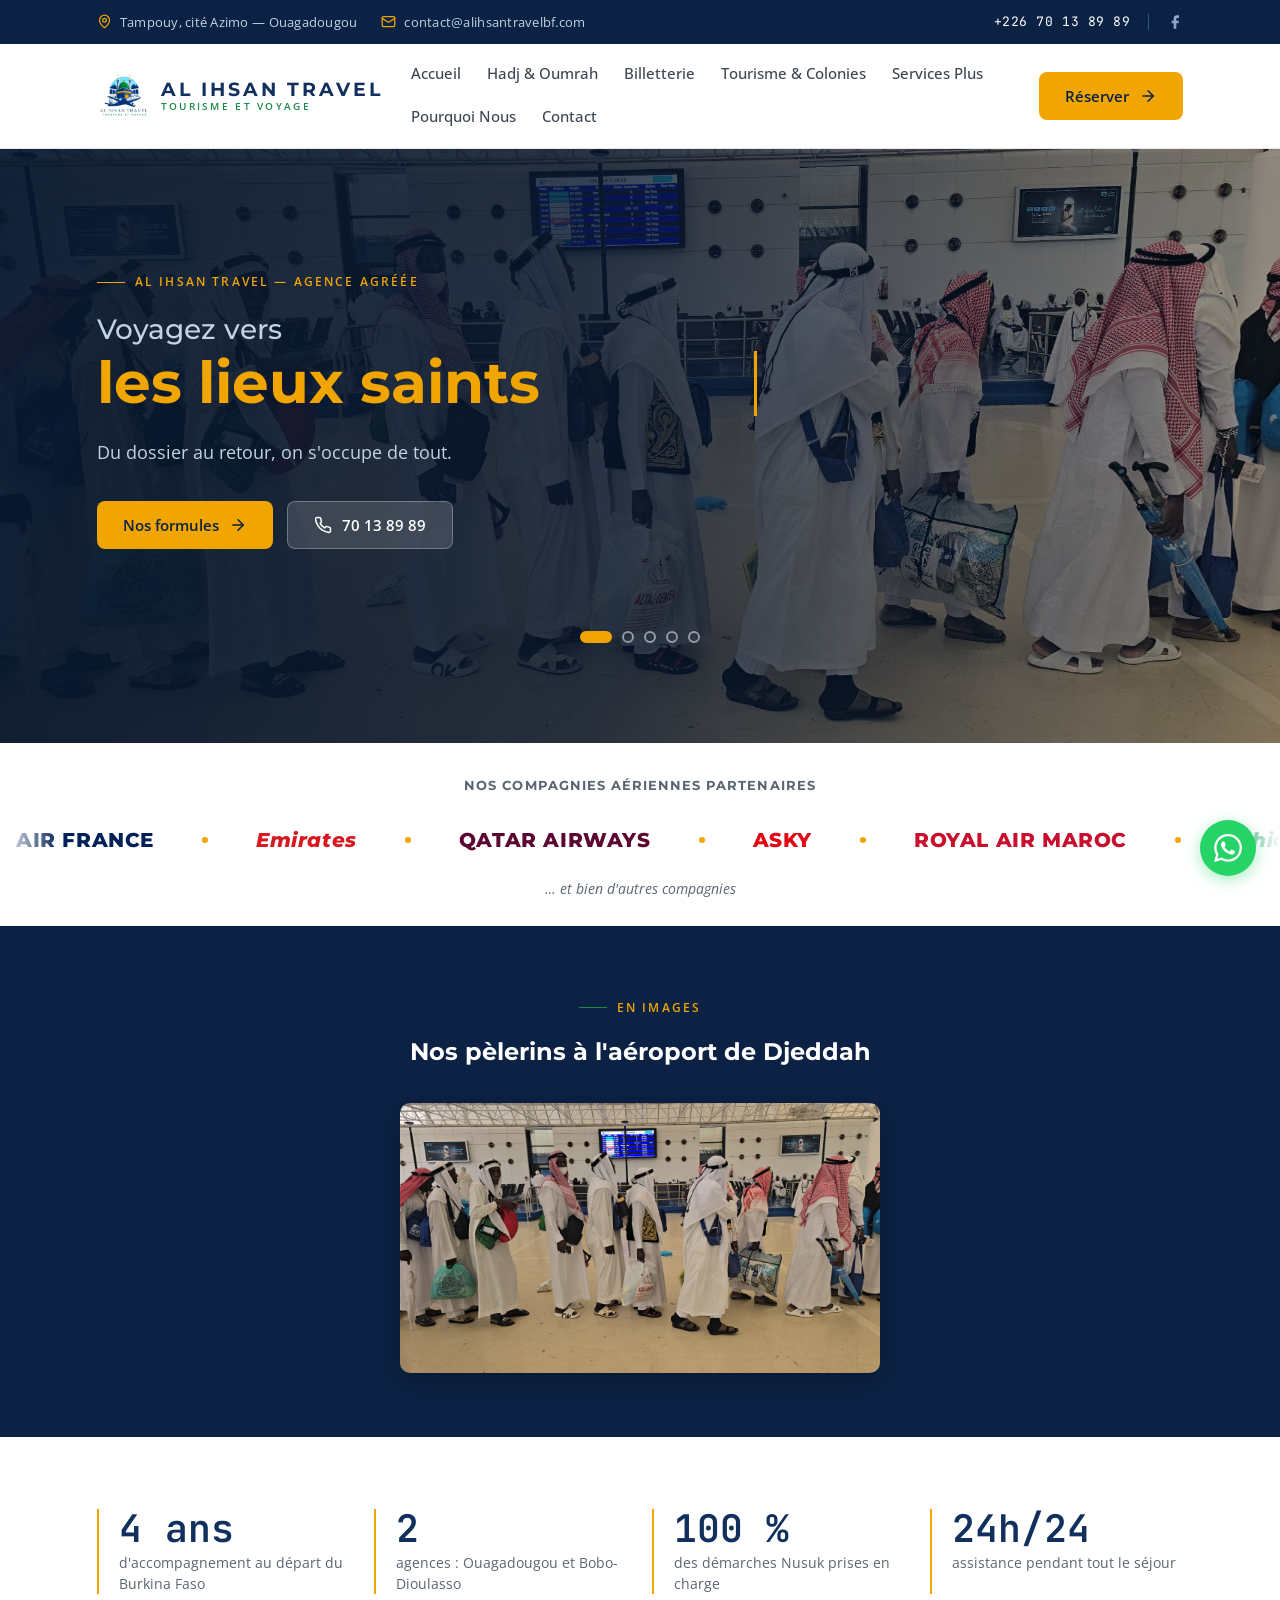
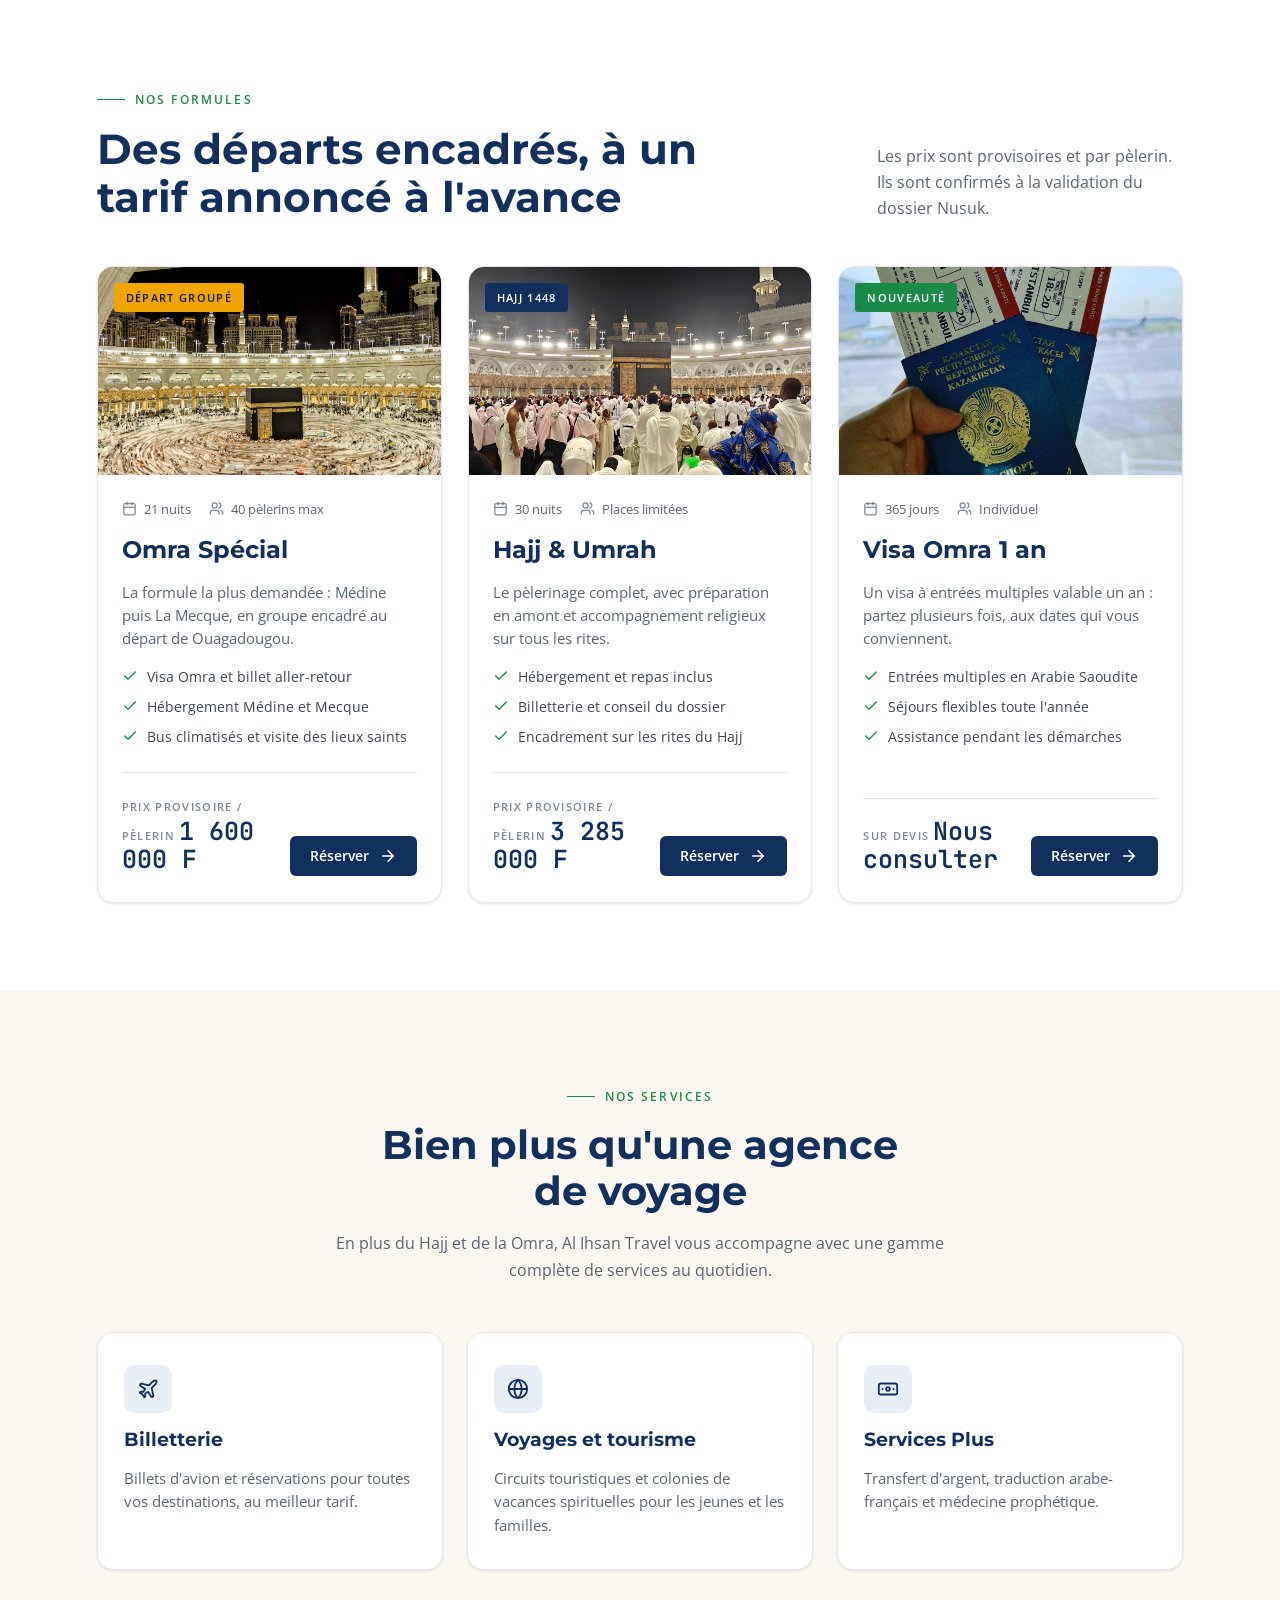
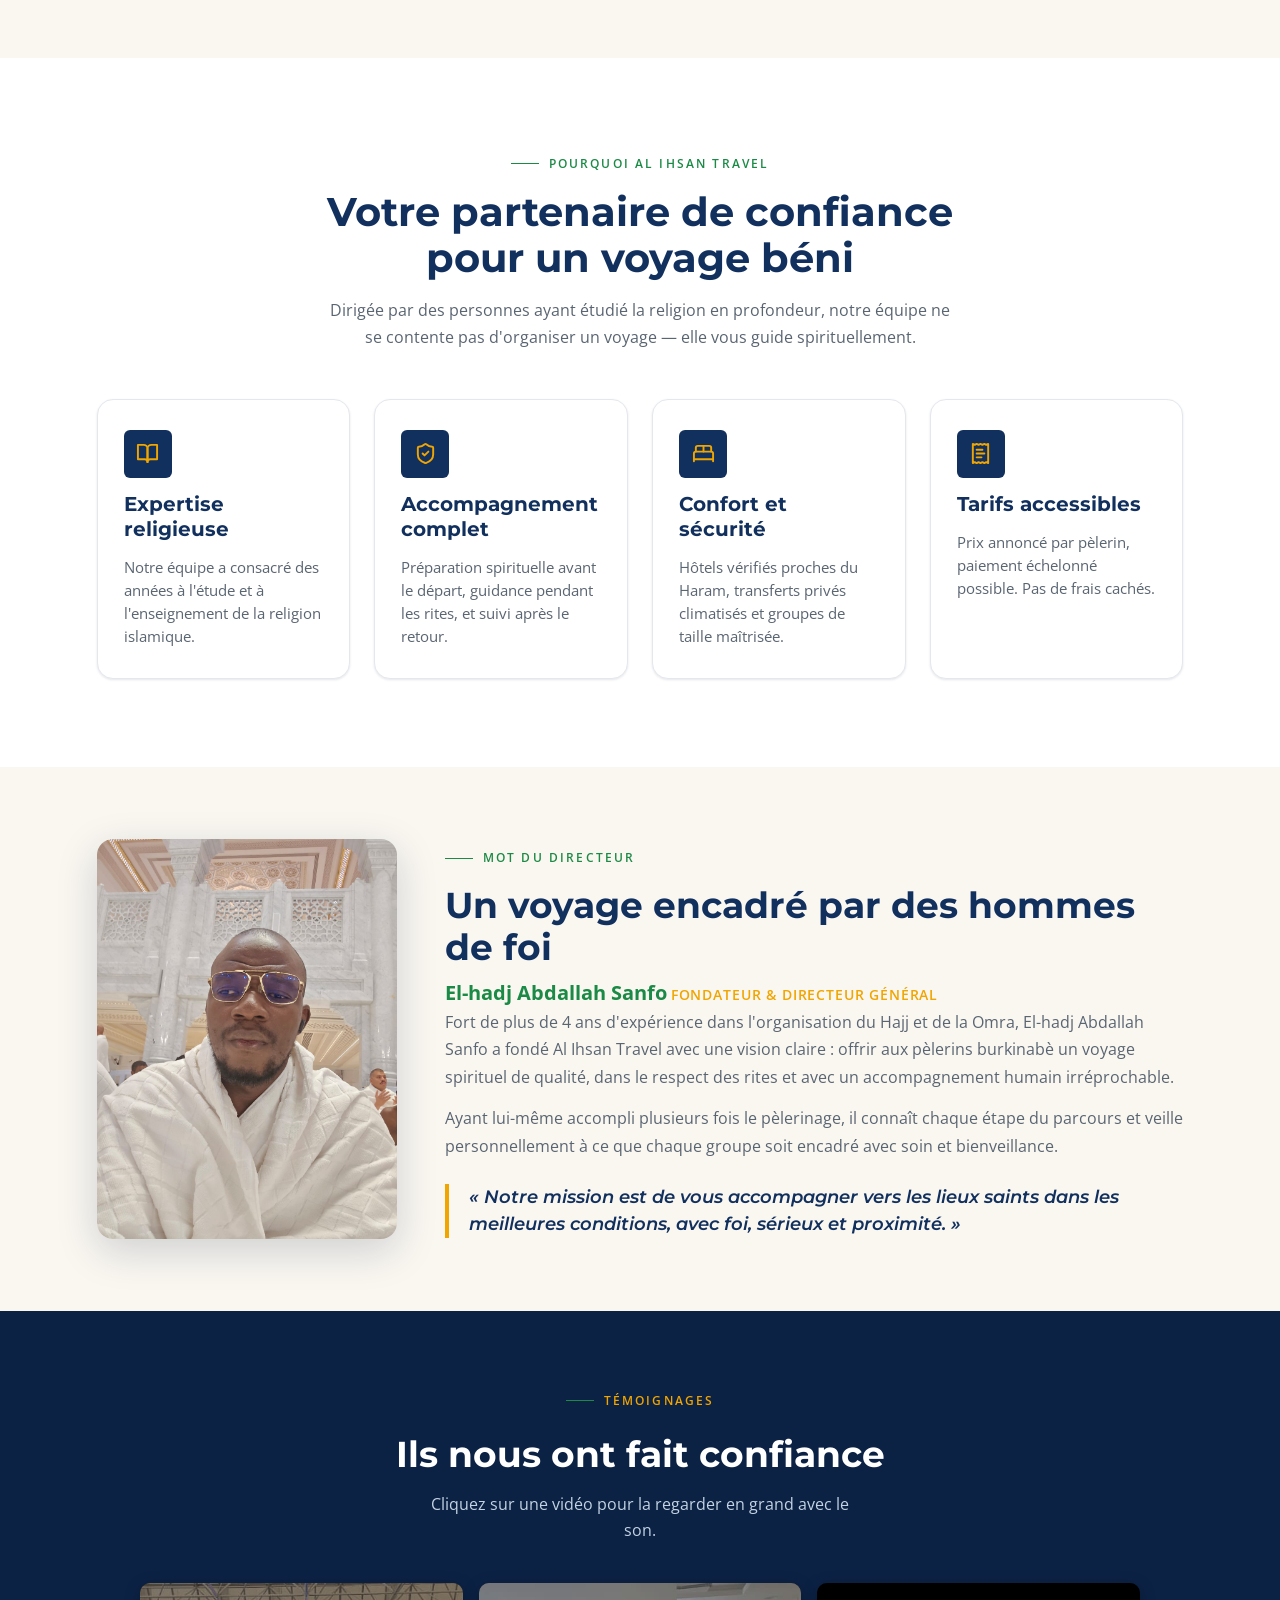
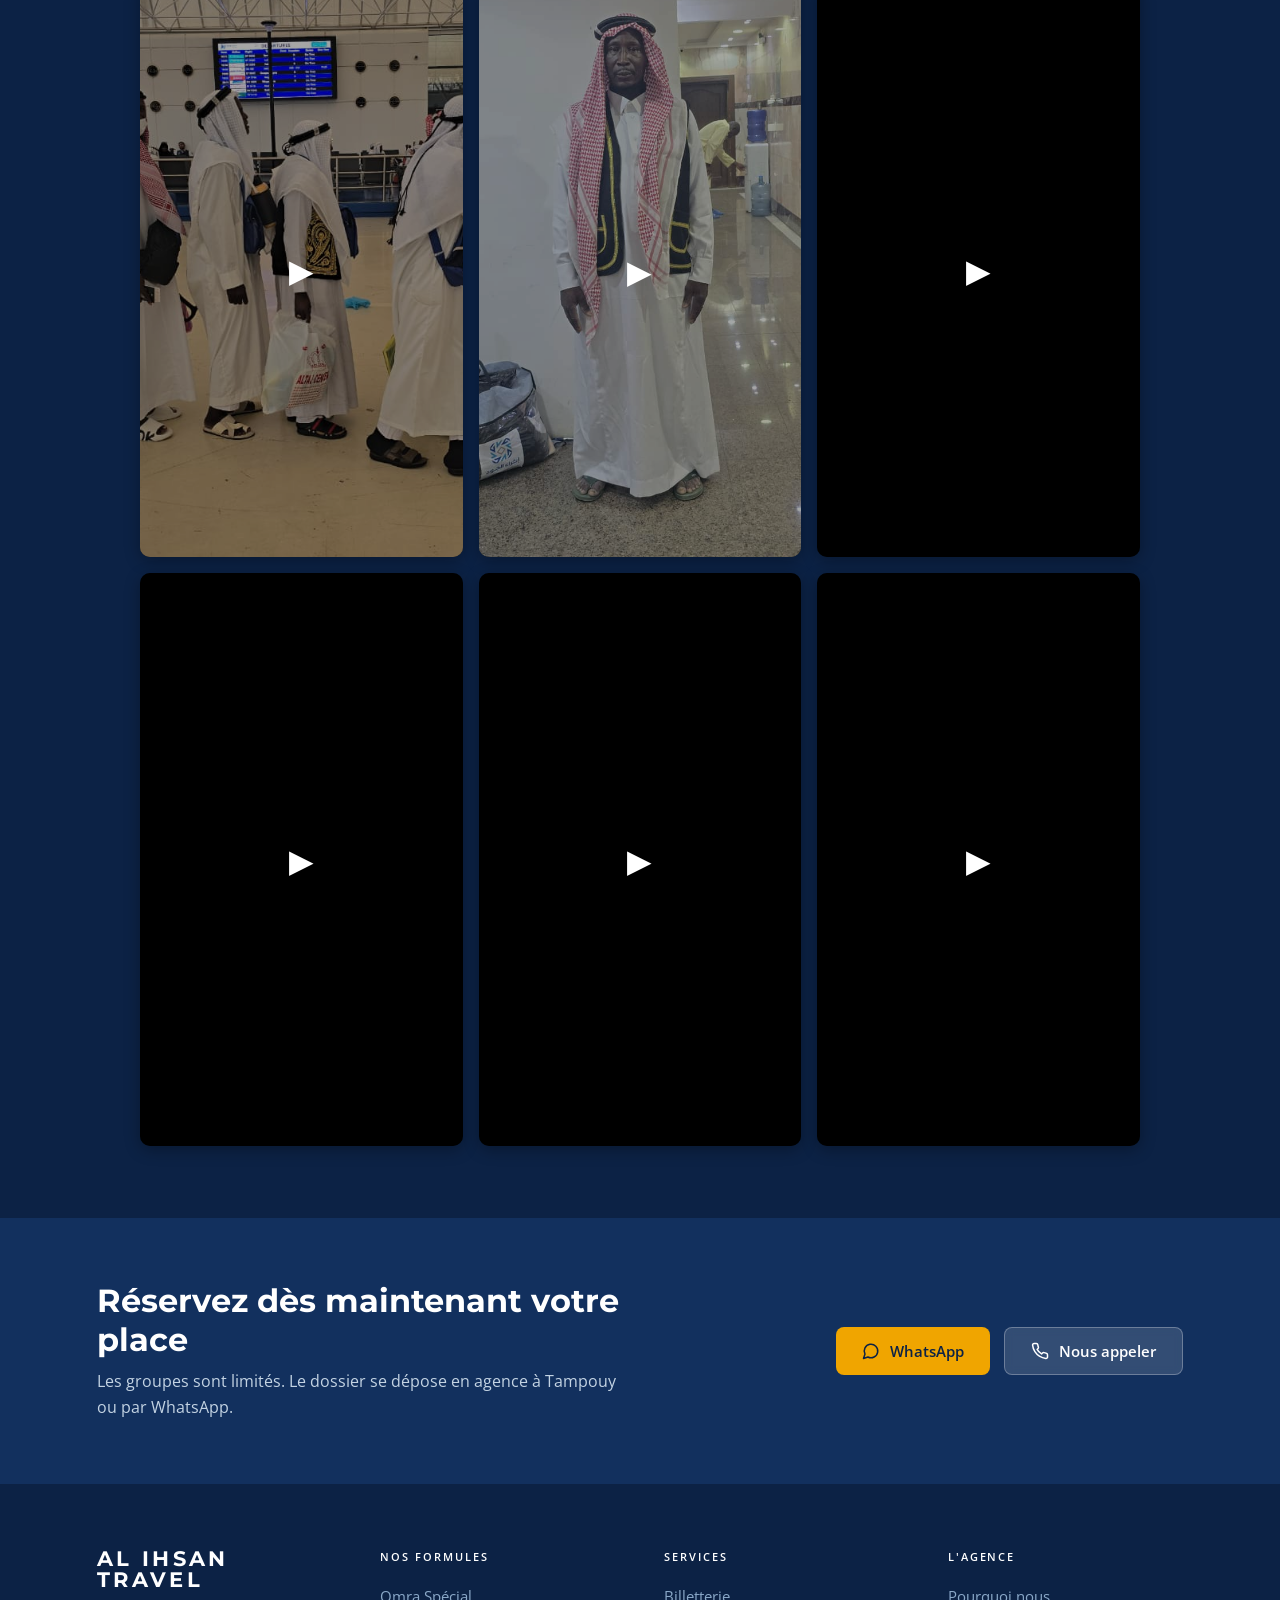
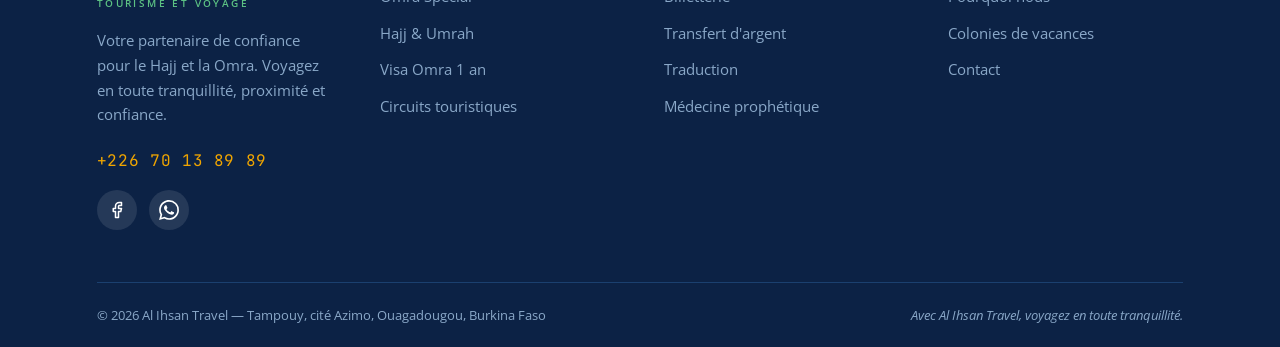
==== commit 82698743: "Changement email : contact@alihsantravelbf.com sur tout le site Remplace alihsantravel24@gmail.com p" ====
--- a/index.html
+++ b/index.html
@@ -26,7 +26,7 @@
     "logo": "https://alihsantravelbf.com/assets/brand/logo.jpeg",
     "description": "Agence de voyage agréée — Hajj, Omra, billetterie et tourisme au départ du Burkina Faso.",
     "telephone": ["+22670138989", "+22677313322"],
-    "email": "alihsantravel24@gmail.com",
+    "email": "contact@alihsantravelbf.com",
     "address": [
       {
         "@type": "PostalAddress",
@@ -93,7 +93,7 @@
       </a>
       <span class="topbar__item topbar__item--email">
         <span class="icon" style="font-size:15px"><svg><use href="#i-mail"/></svg></span>
-        alihsantravel24@gmail.com
+        contact@alihsantravelbf.com
       </span>
     </div>
     <div class="topbar__right">
